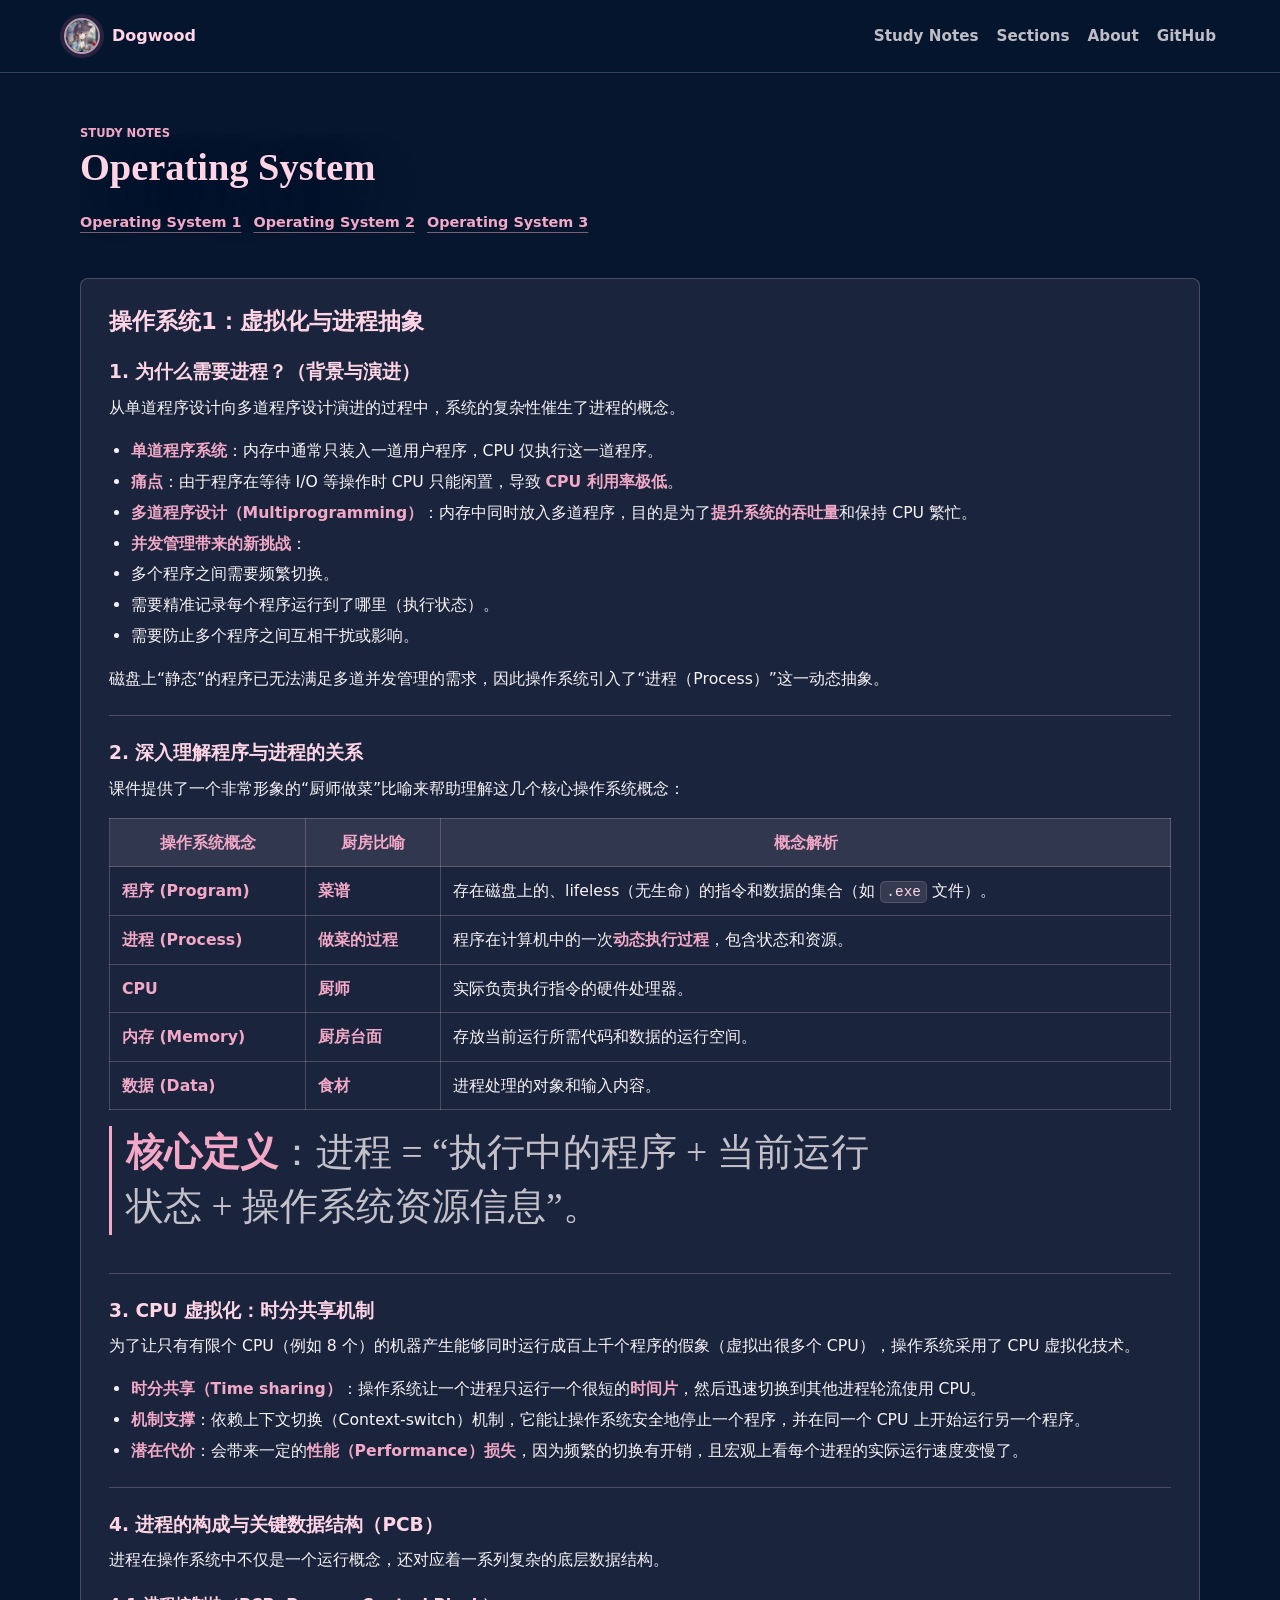
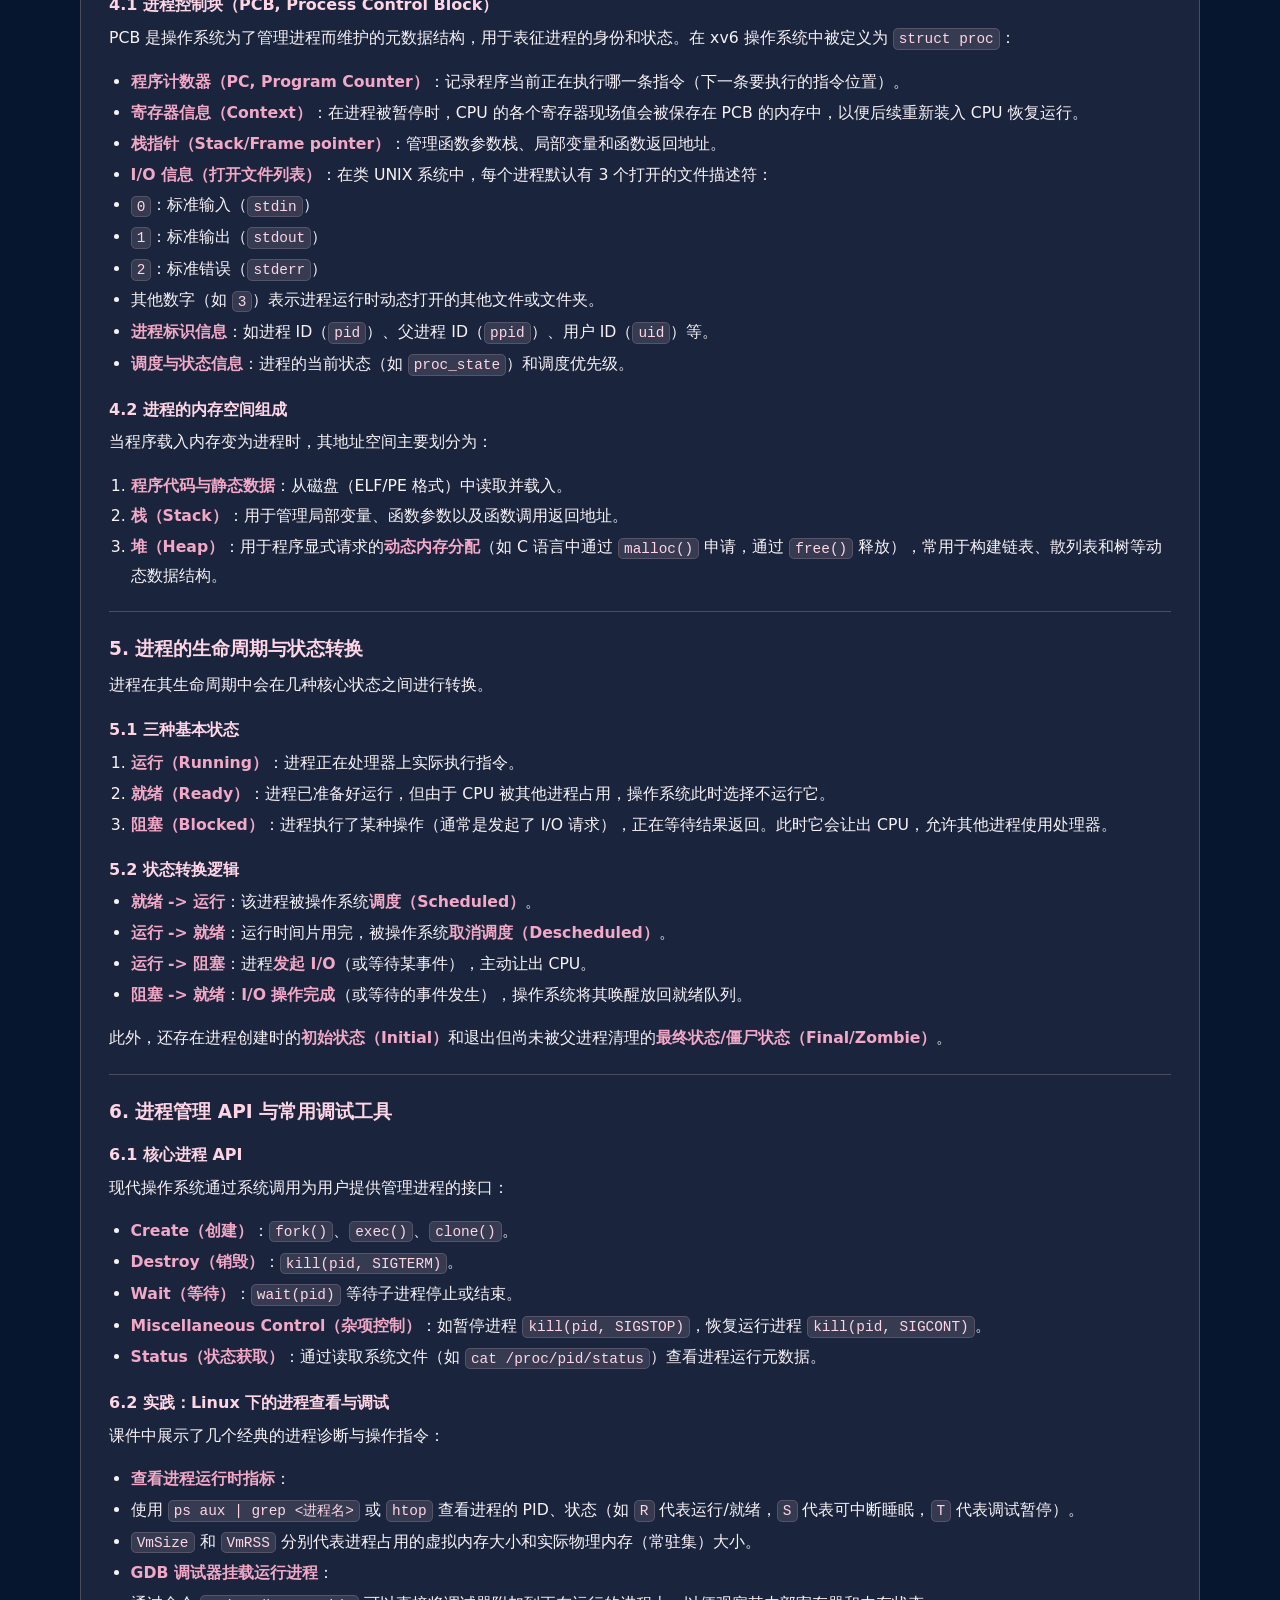
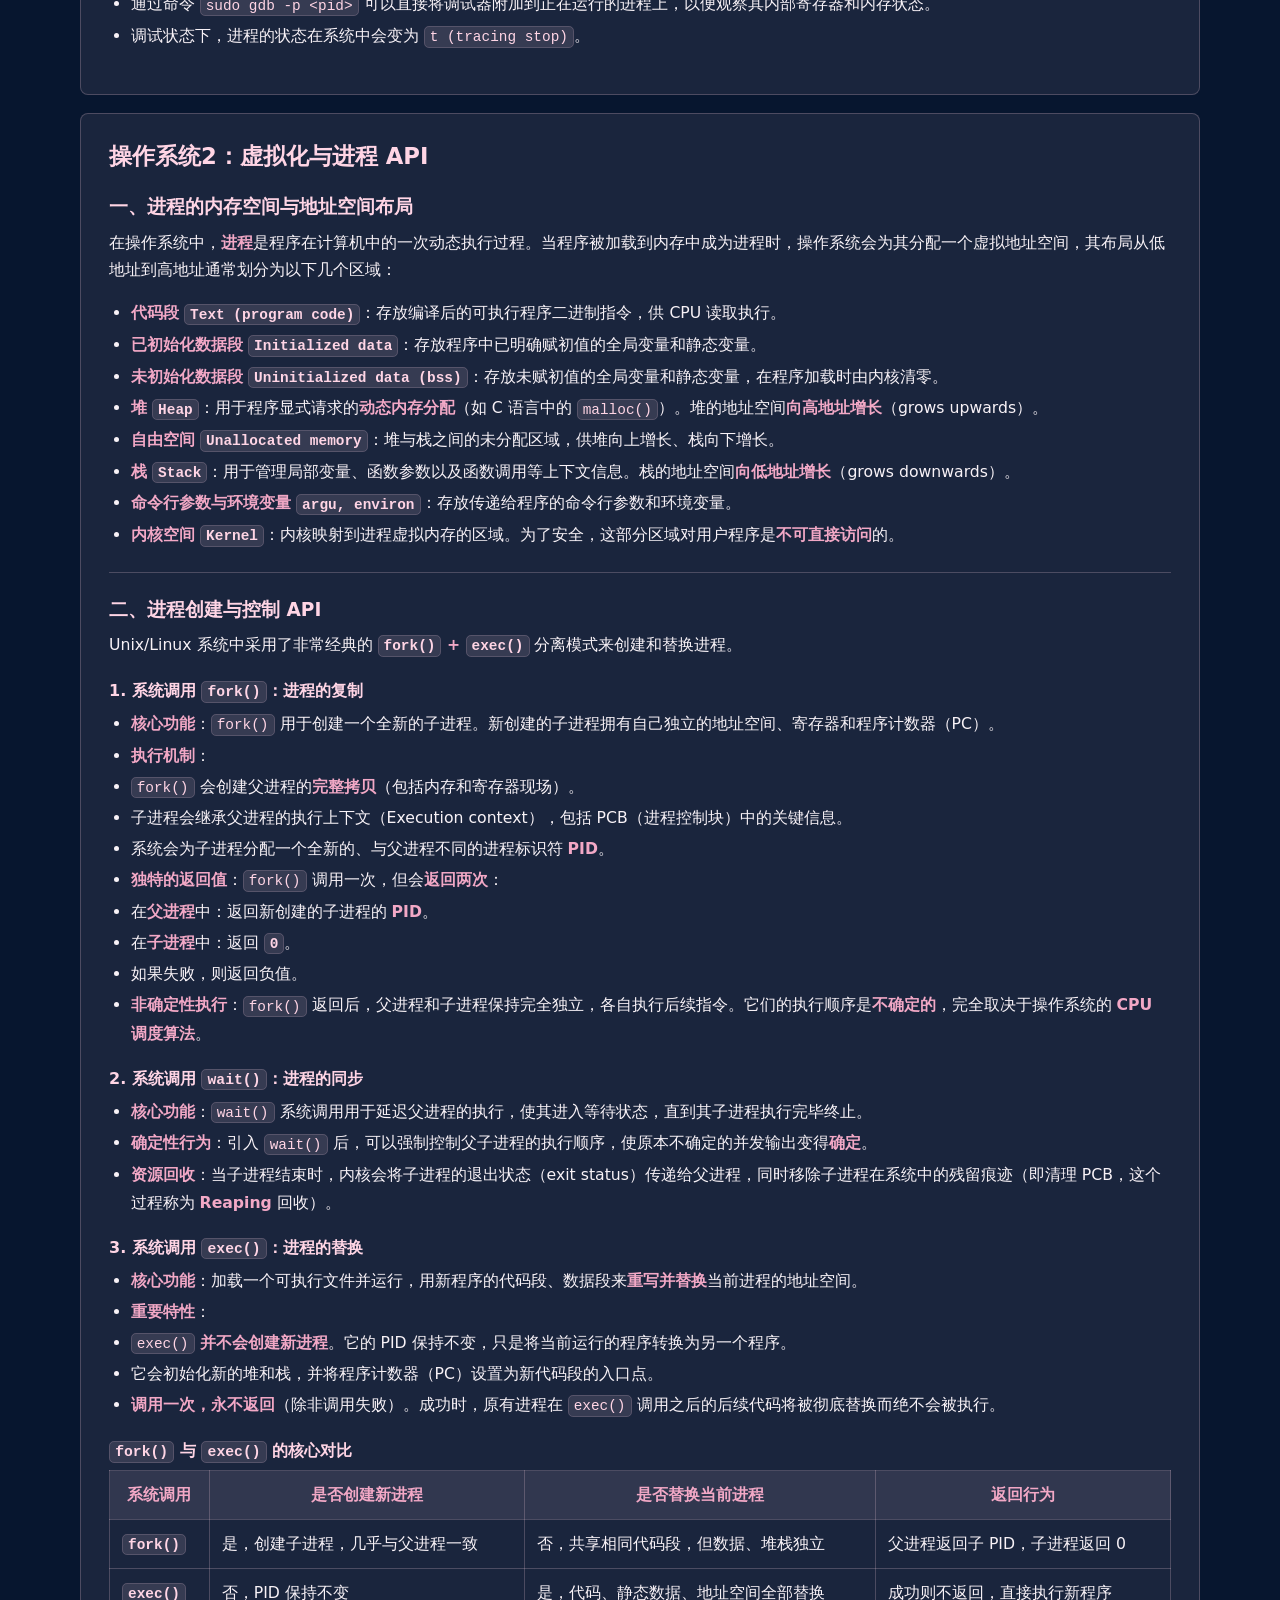
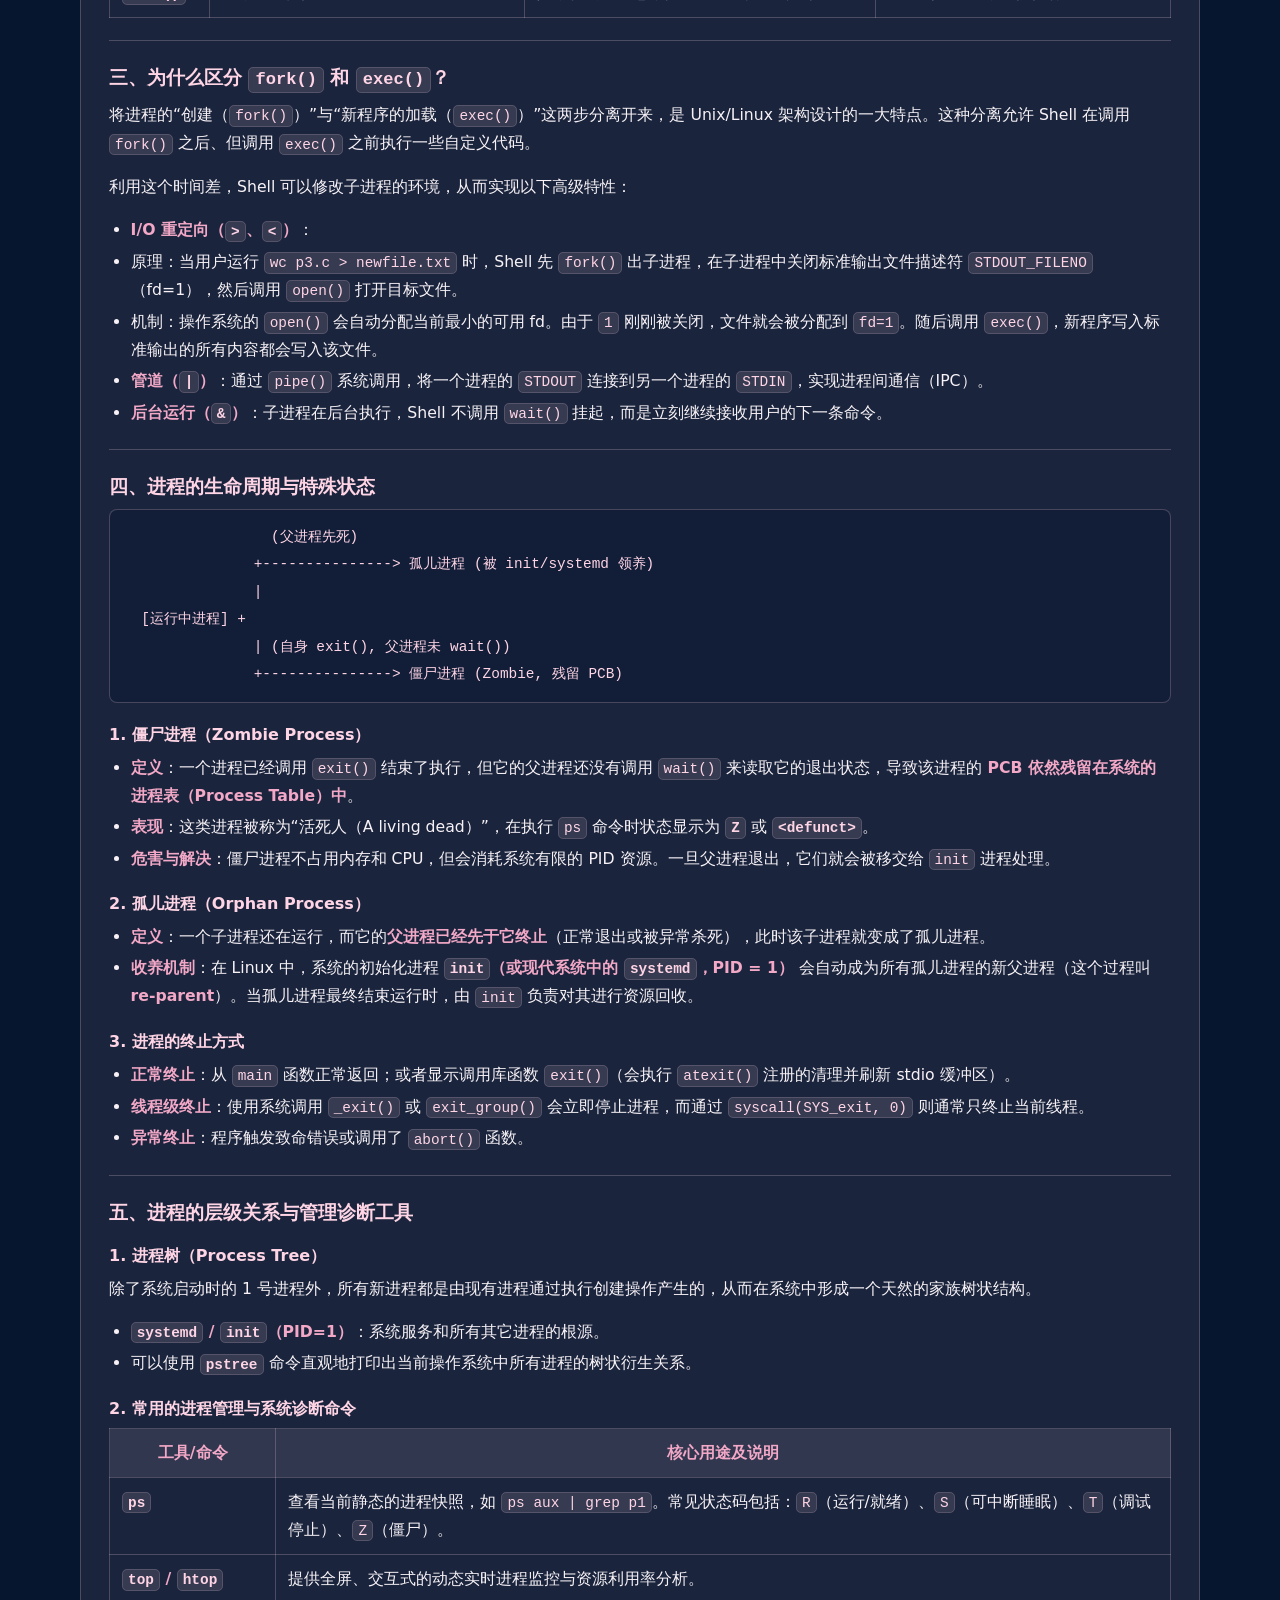
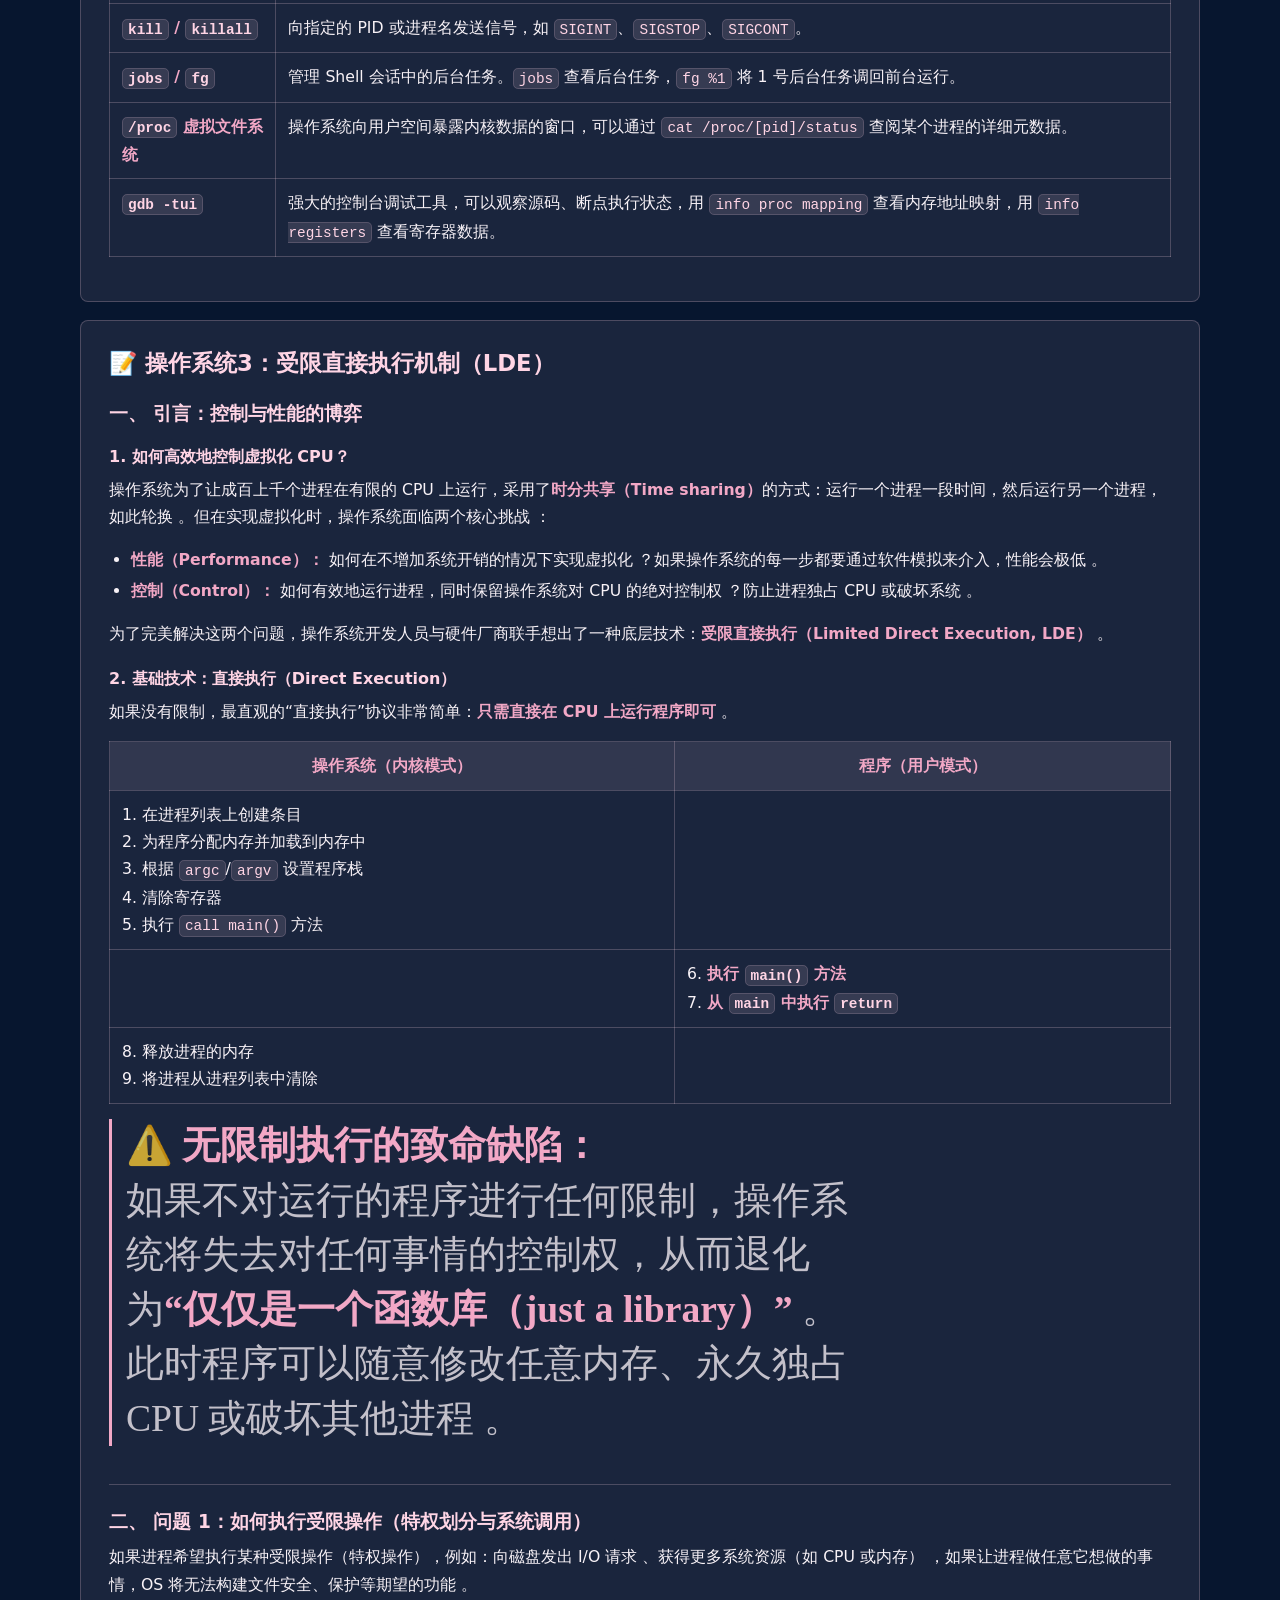
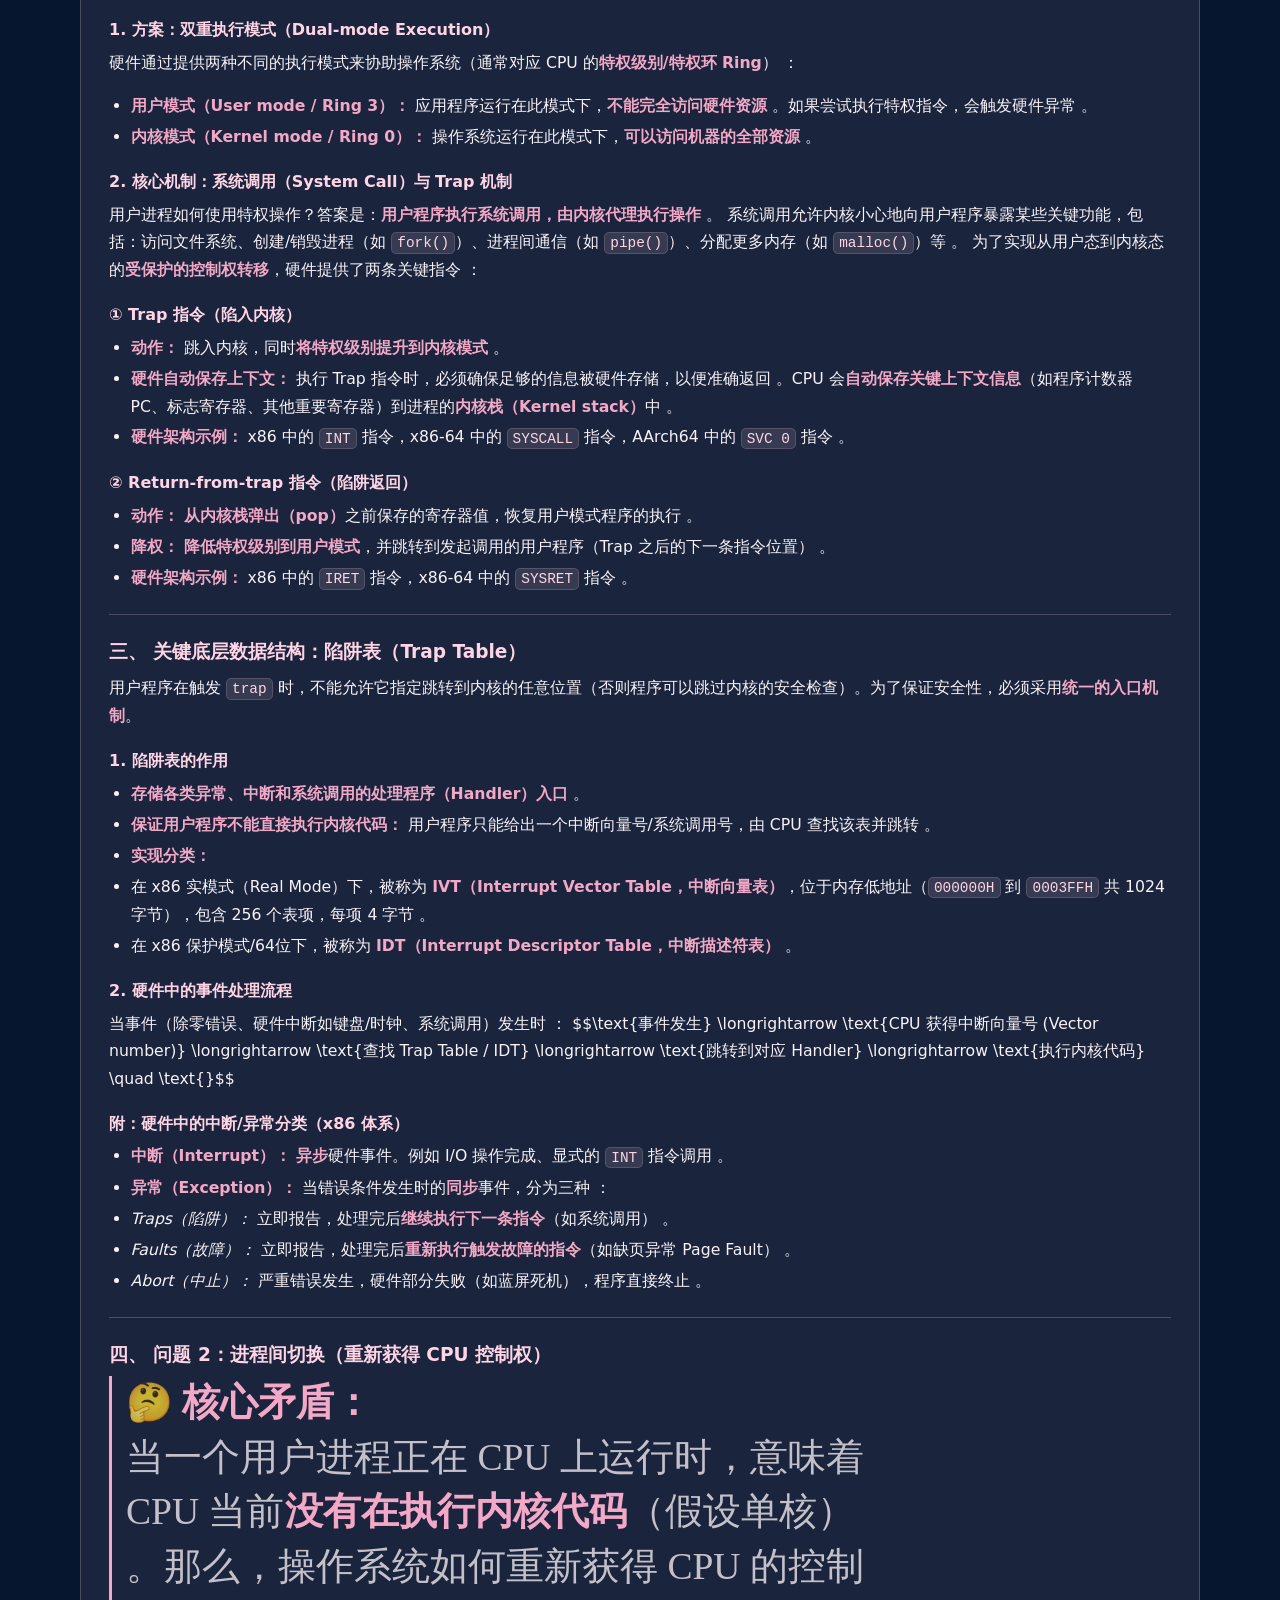
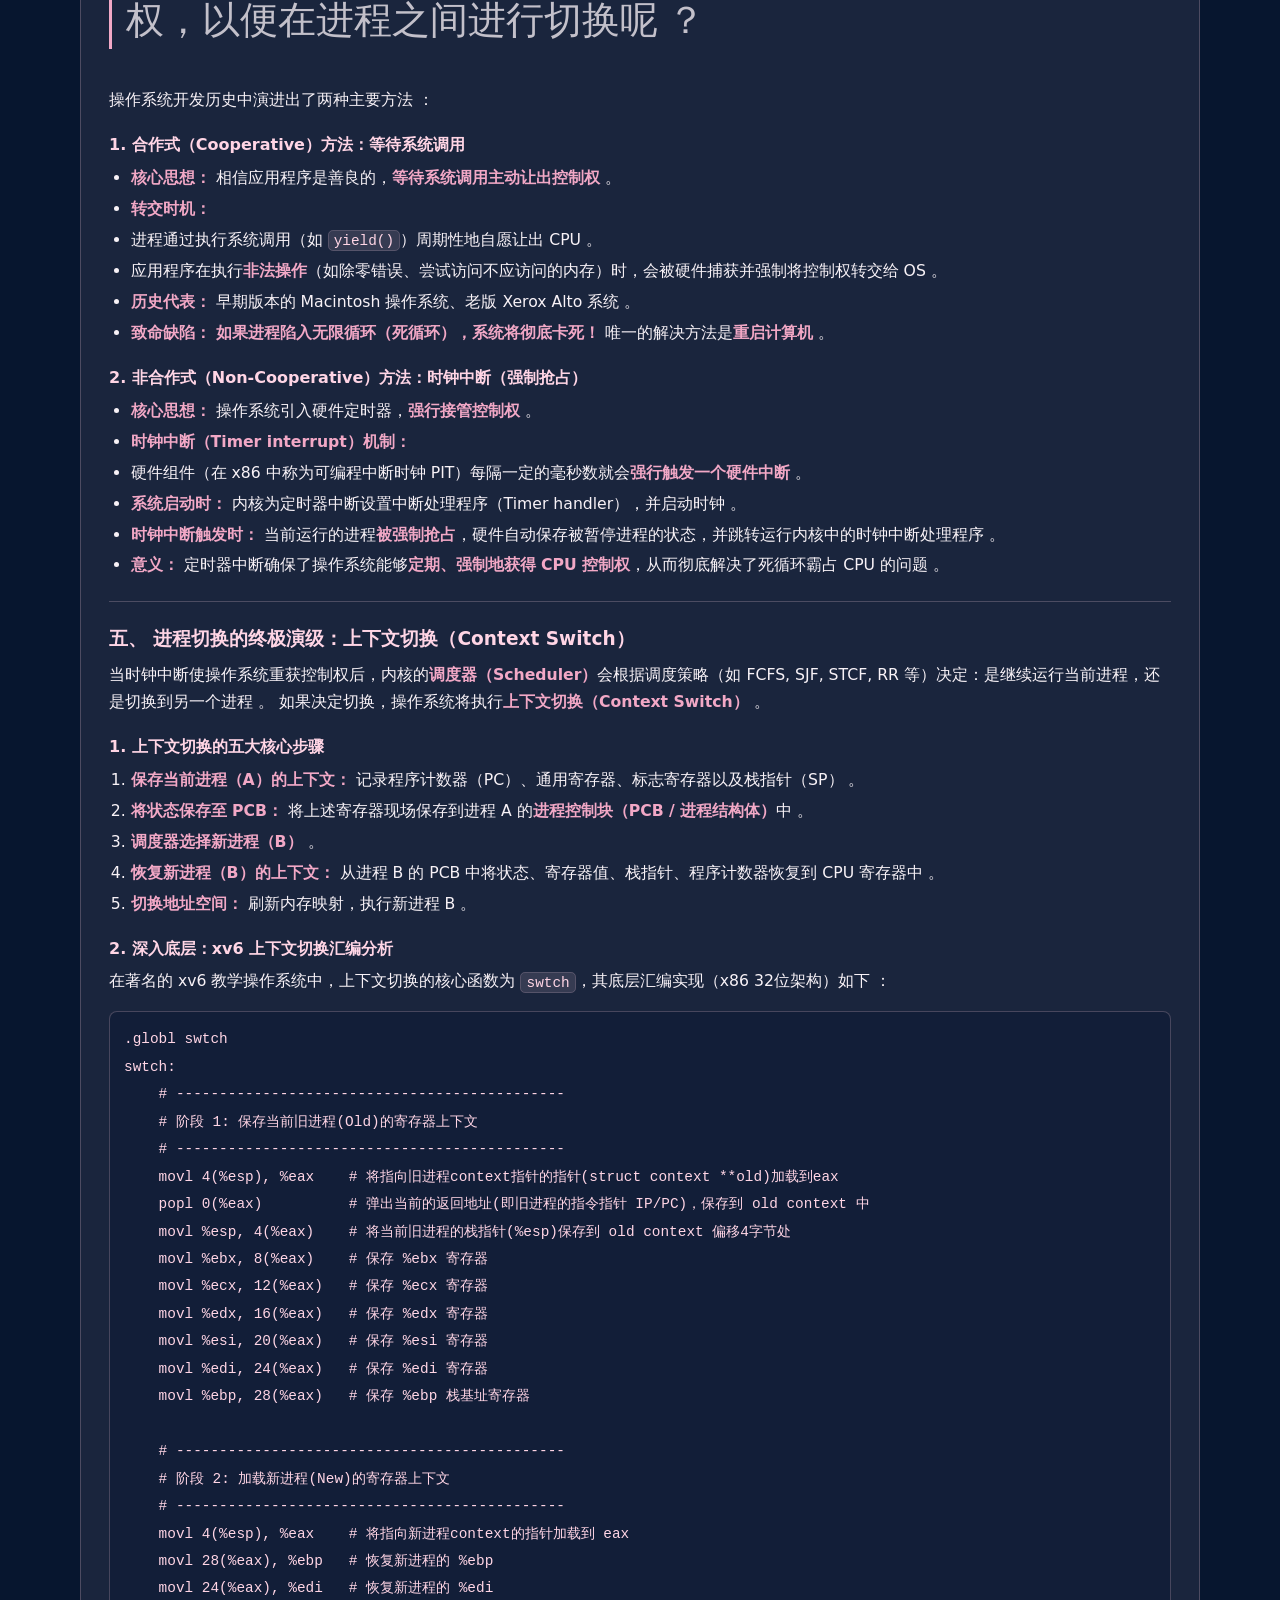
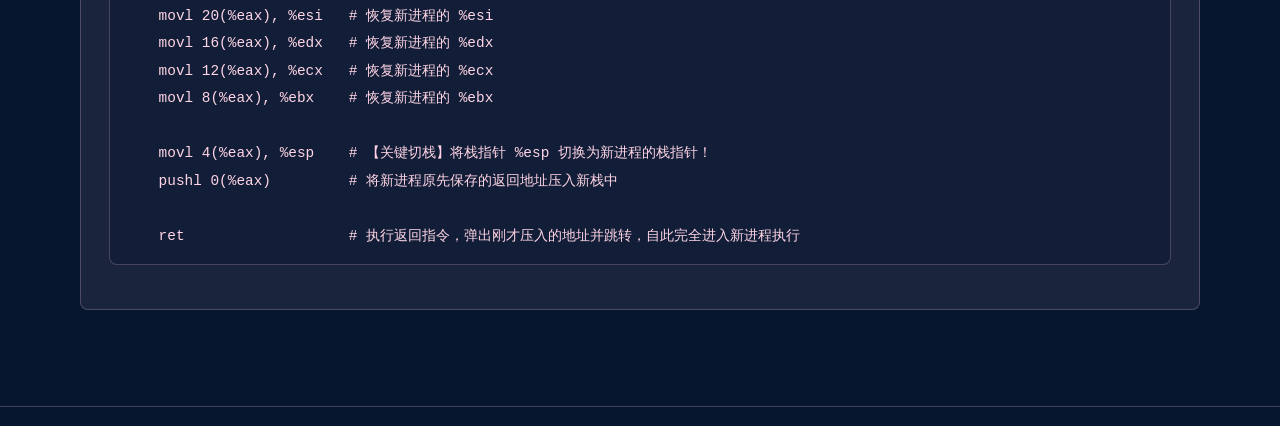
==== operating-system.html @ 643c0e20 "Support line breaks in markdown tables" ====
<!DOCTYPE html>
<html lang="en">
<head>
  <meta charset="UTF-8">
  <meta name="viewport" content="width=device-width, initial-scale=1.0">
  <title>Operating System - Dogwood</title>
  <meta name="description" content="Dogwood's operating system notes.">
  <link rel="stylesheet" href="styles.css">
</head>
<body>
  <header class="site-header">
    <a class="brand" href="index.html">
      <img class="brand-logo" src="images/logo.jpg" alt="Dogwood logo" width="36" height="36">
      <span>Dogwood</span>
    </a>
    <nav class="nav-links" aria-label="Primary navigation">
      <a href="study.html">Study Notes</a>
      <a href="index.html#sections">Sections</a>
      <a href="index.html#about">About</a>
      <a href="https://github.com/Wangmu921" target="_blank" rel="noreferrer">GitHub</a>
    </nav>
  </header>

  <main class="subpage">
    <section class="note-reader-page">
      <div class="diary-heading">
        <p class="eyebrow">Study Notes</p>
        <h1>Operating System</h1>
      </div>

      <nav class="note-jump-links" aria-label="Operating system note list">
        <a href="#os-note-1">Operating System 1</a>
        <a href="#os-note-2">Operating System 2</a>
        <a href="#os-note-3">Operating System 3</a>
      </nav>

      <article id="os-note-1" class="note-document">
        <div class="markdown-body" data-note-src="notes/操作系统/1.md">Loading note...</div>
      </article>

      <article id="os-note-2" class="note-document">
        <div class="markdown-body" data-note-src="notes/操作系统/2.md">Loading note...</div>
      </article>

      <article id="os-note-3" class="note-document">
        <div class="markdown-body" data-note-src="notes/操作系统/3.md">Loading note...</div>
      </article>
    </section>
  </main>

  <footer class="site-footer">
    <span>© 2026 Dogwood</span>
    <a href="study.html">Back to Study Notes</a>
  </footer>

  <script>
    const escapeHtml = (text) => text
      .replaceAll("&", "&amp;")
      .replaceAll("<", "&lt;")
      .replaceAll(">", "&gt;");

    const inlineMarkdown = (text) => escapeHtml(text)
      .replace(/&lt;br\s*\/?&gt;/gi, "<br>")
      .replace(/\\\|/g, "&#124;")
      .replace(/`([^`]+)`/g, "<code>$1</code>")
      .replace(/\*\*([^*]+)\*\*/g, "<strong>$1</strong>")
      .replace(/\*([^*]+)\*/g, "<em>$1</em>");

    const isTableDivider = (line) =>
      /^\s*\|?\s*:?-{3,}:?\s*(\|\s*:?-{3,}:?\s*)+\|?\s*$/.test(line);

    const isTableStart = (line, nextLine = "") =>
      line.trim().startsWith("|") && line.trim().endsWith("|") && isTableDivider(nextLine);

    const splitTableRow = (line) => line
      .trim()
      .replace(/^\|/, "")
      .replace(/\|$/, "")
      .split(/(?<!\\)\|/)
      .map((cell) => cell.trim());

    const isBlockStart = (line, nextLine = "") =>
      /^#{1,6}\s+/.test(line) ||
      /^---+$/.test(line.trim()) ||
      /^>\s?/.test(line) ||
      /^\s*[-*+]\s+/.test(line) ||
      /^\s*\d+\.\s+/.test(line) ||
      line.startsWith("```") ||
      isTableStart(line, nextLine);

    const isContinuation = (line) =>
      line.trim() &&
      !isBlockStart(line) &&
      !line.trim().startsWith("|");

    function renderMarkdown(markdown) {
      const lines = markdown.replace(/\r\n/g, "\n").split("\n");
      const html = [];
      let i = 0;

      while (i < lines.length) {
        const line = lines[i];
        const trimmed = line.trim();
        const nextLine = lines[i + 1] || "";

        if (!trimmed) {
          i++;
          continue;
        }

        if (trimmed.startsWith("```")) {
          const code = [];
          i++;
          while (i < lines.length && !lines[i].trim().startsWith("```")) {
            code.push(lines[i]);
            i++;
          }
          i++;
          html.push(`<pre><code>${escapeHtml(code.join("\n"))}</code></pre>`);
          continue;
        }

        const heading = trimmed.match(/^(#{1,6})\s+(.+)$/);
        if (heading) {
          const level = Math.min(heading[1].length + 1, 6);
          html.push(`<h${level}>${inlineMarkdown(heading[2])}</h${level}>`);
          i++;
          continue;
        }

        if (/^---+$/.test(trimmed)) {
          html.push("<hr>");
          i++;
          continue;
        }

        if (isTableStart(line, nextLine)) {
          const headers = splitTableRow(line);
          i += 2;
          const rows = [];
          while (i < lines.length && lines[i].trim().startsWith("|") && lines[i].trim().endsWith("|")) {
            rows.push(splitTableRow(lines[i]));
            i++;
          }
          html.push("<div class=\"table-wrap\"><table><thead><tr>" +
            headers.map((cell) => `<th>${inlineMarkdown(cell)}</th>`).join("") +
            "</tr></thead><tbody>" +
            rows.map((row) => "<tr>" + row.map((cell) => `<td>${inlineMarkdown(cell)}</td>`).join("") + "</tr>").join("") +
            "</tbody></table></div>");
          continue;
        }

        if (/^>\s?/.test(line)) {
          const quotes = [];
          while (i < lines.length && /^>\s?/.test(lines[i])) {
            const quoteLine = lines[i].replace(/^>\s?/, "").trim();
            if (quoteLine) quotes.push(quoteLine);
            i++;
          }
          html.push(`<blockquote>${quotes.map(inlineMarkdown).join("<br>")}</blockquote>`);
          continue;
        }

        if (/^\s*[-*+]\s+/.test(line)) {
          const items = [];
          while (i < lines.length && /^\s*[-*+]\s+/.test(lines[i])) {
            let item = lines[i].replace(/^\s*[-*+]\s+/, "").trim();
            i++;
            while (i < lines.length && isContinuation(lines[i])) {
              item += " " + lines[i].trim();
              i++;
            }
            if (item) items.push(`<li>${inlineMarkdown(item)}</li>`);
          }
          if (items.length) html.push(`<ul>${items.join("")}</ul>`);
          continue;
        }

        if (/^\s*\d+\.\s+/.test(line)) {
          const items = [];
          while (i < lines.length && /^\s*\d+\.\s+/.test(lines[i])) {
            let item = lines[i].replace(/^\s*\d+\.\s+/, "").trim();
            i++;
            while (i < lines.length && isContinuation(lines[i])) {
              item += " " + lines[i].trim();
              i++;
            }
            items.push(`<li>${inlineMarkdown(item)}</li>`);
          }
          html.push(`<ol>${items.join("")}</ol>`);
          continue;
        }

        const paragraph = [trimmed];
        i++;
        while (i < lines.length && lines[i].trim() && !isBlockStart(lines[i], lines[i + 1] || "")) {
          paragraph.push(lines[i].trim());
          i++;
        }
        html.push(`<p>${inlineMarkdown(paragraph.join(" "))}</p>`);
      }

      return html.join("\n");
    }

    document.querySelectorAll("[data-note-src]").forEach(async (block) => {
      const source = block.getAttribute("data-note-src");
      try {
        const response = await fetch(encodeURI(source));
        if (!response.ok) throw new Error("HTTP " + response.status);
        block.innerHTML = renderMarkdown(await response.text());
      } catch (error) {
        block.textContent = "Unable to load this note. Please check: " + source;
      }
    });
  </script>
</body>
</html>
---- styles.css ----
:root {
  --navy: #07162f;
  --navy-soft: #10244a;
  --pink: #f2a8c6;
  --pink-bright: #ff6fa8;
  --rose: #ffd5e5;
  --ink: #f8f2f7;
  --muted: rgba(248, 242, 247, 0.76);
  --line: rgba(255, 213, 229, 0.22);
  --shadow: 0 22px 70px rgba(7, 22, 47, 0.36);
}

* {
  box-sizing: border-box;
}

html {
  scroll-behavior: smooth;
}

body {
  margin: 0;
  background: var(--navy);
  color: var(--ink);
  font-family: system-ui, -apple-system, BlinkMacSystemFont, "Segoe UI", sans-serif;
  line-height: 1.6;
}

a {
  color: inherit;
  text-decoration: none;
}

.site-header {
  position: fixed;
  top: 0;
  left: 0;
  z-index: 20;
  display: flex;
  align-items: center;
  justify-content: space-between;
  width: 100%;
  gap: 24px;
  padding: 18px clamp(20px, 5vw, 72px);
  background: rgba(7, 22, 47, 0.78);
  border-bottom: 1px solid var(--line);
  backdrop-filter: blur(18px);
}

.brand {
  display: inline-flex;
  align-items: center;
  gap: 12px;
  color: var(--rose);
  font-weight: 800;
}

.brand-logo {
  display: block;
  flex: 0 0 36px;
  width: 36px;
  max-width: 36px;
  height: 36px;
  max-height: 36px;
  object-fit: cover;
  border: 2px solid rgba(255, 213, 229, 0.72);
  border-radius: 50%;
  box-shadow: 0 0 0 4px rgba(255, 111, 168, 0.14);
}

.nav-links {
  display: flex;
  flex-wrap: wrap;
  justify-content: flex-end;
  gap: 18px;
  color: var(--muted);
  font-size: 0.95rem;
  font-weight: 700;
}

.nav-links a:hover {
  color: var(--pink);
}

main {
  overflow: hidden;
}

.hero {
  position: relative;
  display: flex;
  min-height: 100vh;
  align-items: center;
  padding: 120px clamp(20px, 7vw, 96px) 84px;
  background:
    linear-gradient(90deg, rgba(7, 22, 47, 0.88), rgba(7, 22, 47, 0.48) 52%, rgba(242, 168, 198, 0.16)),
    url("images/background.png") center / cover no-repeat;
}

.hero::after {
  position: absolute;
  right: 0;
  bottom: 0;
  left: 0;
  height: 34%;
  content: "";
  background: linear-gradient(180deg, rgba(7, 22, 47, 0), var(--navy));
  pointer-events: none;
}

.hero-copy {
  position: relative;
  z-index: 1;
  width: min(820px, 100%);
}

.eyebrow {
  margin: 0 0 12px;
  color: var(--pink);
  font-size: 0.78rem;
  font-weight: 800;
  letter-spacing: 0;
  text-transform: uppercase;
}

h1,
h2,
h3,
p,
blockquote {
  overflow-wrap: anywhere;
}

h1 {
  margin: 0;
  color: var(--rose);
  font-family: Georgia, "Times New Roman", serif;
  font-size: clamp(4.2rem, 13vw, 10rem);
  line-height: 0.92;
  letter-spacing: 0;
  text-shadow: 0 14px 40px rgba(7, 22, 47, 0.5);
}

h2 {
  max-width: 820px;
  margin: 0;
  color: var(--rose);
  font-family: Georgia, "Times New Roman", serif;
  font-size: clamp(2rem, 4vw, 3.8rem);
  line-height: 1.08;
  letter-spacing: 0;
}

h3 {
  margin: 0;
  color: var(--ink);
  font-family: Georgia, "Times New Roman", serif;
  font-size: clamp(1.65rem, 3vw, 2.35rem);
  line-height: 1.12;
}

blockquote {
  max-width: 760px;
  margin: 30px 0 0;
  color: var(--ink);
  font-family: Georgia, "Times New Roman", serif;
  font-size: clamp(1.35rem, 3vw, 2.35rem);
  line-height: 1.45;
}

cite {
  display: block;
  margin-top: 14px;
  color: var(--pink);
  font-family: system-ui, -apple-system, BlinkMacSystemFont, "Segoe UI", sans-serif;
  font-size: 0.96rem;
  font-style: normal;
  font-weight: 700;
}

.hero-actions {
  display: flex;
  flex-wrap: wrap;
  gap: 12px;
  margin-top: 34px;
}

.button {
  display: inline-flex;
  align-items: center;
  justify-content: center;
  min-height: 46px;
  padding: 11px 20px;
  border: 1px solid rgba(255, 213, 229, 0.72);
  border-radius: 8px;
  font-weight: 800;
}

.button.primary {
  color: var(--navy);
  background: var(--pink);
  border-color: var(--pink);
}

.button.secondary {
  color: var(--rose);
  background: rgba(7, 22, 47, 0.34);
}

.button:hover,
.section-card-link:hover {
  transform: translateY(-2px);
}

.section {
  width: min(1120px, calc(100% - 40px));
  margin: 0 auto;
  padding: 84px 0;
  border-top: 1px solid var(--line);
}

.section-heading {
  margin-bottom: 30px;
}

.section-grid {
  display: grid;
  grid-template-columns: repeat(4, minmax(0, 1fr));
  gap: 16px;
}

.section-card {
  position: relative;
  display: block;
  min-height: 230px;
  overflow: hidden;
  padding: 24px;
  background:
    linear-gradient(145deg, rgba(255, 213, 229, 0.95), rgba(242, 168, 198, 0.82)),
    var(--pink);
  border: 1px solid rgba(255, 213, 229, 0.62);
  border-radius: 8px;
  box-shadow: var(--shadow);
  transition: transform 160ms ease, border-color 160ms ease;
}

.section-card::after {
  position: absolute;
  right: -52px;
  bottom: -72px;
  width: 160px;
  height: 160px;
  content: "";
  background: rgba(7, 22, 47, 0.18);
  border-radius: 50%;
}

.section-card-link {
  cursor: pointer;
}

.section-card-link:hover {
  border-color: rgba(255, 255, 255, 0.9);
}

.card-number {
  display: inline-flex;
  margin-bottom: 72px;
  color: rgba(7, 22, 47, 0.62);
  font-size: 0.84rem;
  font-weight: 800;
}

.card-action {
  position: absolute;
  right: 24px;
  bottom: 22px;
  z-index: 1;
  color: rgba(7, 22, 47, 0.74);
  font-size: 0.78rem;
  font-weight: 800;
  text-transform: uppercase;
}

.about {
  display: grid;
  grid-template-columns: 0.58fr 1fr;
  gap: 32px;
  align-items: end;
}

.about-lines {
  display: grid;
  gap: 8px;
}

.about .about-lines .about-line {
  margin: 0;
  color: var(--pink) !important;
  font-family: system-ui, -apple-system, BlinkMacSystemFont, "Segoe UI", sans-serif;
  font-size: 1rem;
  font-weight: 600;
  line-height: 1.45;
}

.site-footer {
  display: flex;
  justify-content: space-between;
  gap: 18px;
  padding: 28px clamp(20px, 5vw, 72px);
  color: var(--muted);
  border-top: 1px solid var(--line);
}

.site-footer a:hover {
  color: var(--pink);
}

.subpage {
  width: min(1120px, calc(100% - 40px));
  margin: 0 auto;
  padding-top: 96px;
}

.diary-page {
  display: block;
  min-height: calc(100vh - 120px);
  padding: 28px 0 96px;
}

.diary-heading,
.page-heading {
  text-align: left;
}

.diary-heading .eyebrow,
.page-heading .eyebrow {
  margin-bottom: 6px;
  font-size: 0.72rem;
}

.diary-heading h1,
.page-heading h1 {
  max-width: none;
  font-size: clamp(1.75rem, 3vw, 2.5rem);
  line-height: 1;
}

.diary-links {
  display: flex;
  flex-direction: column;
  align-items: flex-start;
  gap: 14px;
  padding-top: 24px;
}

.diary-links a {
  display: inline-flex;
  color: var(--muted);
  font-size: 0.96rem;
  font-weight: 700;
  text-decoration: underline;
  text-decoration-color: rgba(242, 168, 198, 0.5);
  text-underline-offset: 5px;
}

.diary-links a:hover {
  color: var(--pink);
}

.notes-page,
.note-reader-page {
  min-height: calc(100vh - 120px);
  padding: 28px 0 96px;
}

.notes-grid {
  padding-top: 30px;
}

.note-jump-links {
  display: flex;
  flex-wrap: wrap;
  gap: 12px;
  padding: 24px 0 26px;
}

.note-jump-links a {
  color: var(--pink);
  font-size: 0.9rem;
  font-weight: 800;
  text-decoration: underline;
  text-decoration-color: rgba(242, 168, 198, 0.5);
  text-underline-offset: 5px;
}

.note-document {
  margin-top: 18px;
  padding: clamp(18px, 3vw, 28px);
  background: rgba(255, 213, 229, 0.08);
  border: 1px solid var(--line);
  border-radius: 8px;
}

.markdown-body {
  color: var(--ink);
  font-family: "Microsoft YaHei", "PingFang SC", "Noto Sans CJK SC", system-ui, sans-serif;
  font-size: 0.98rem;
  line-height: 1.75;
}

.markdown-body h2,
.markdown-body h3,
.markdown-body h4,
.markdown-body h5,
.markdown-body h6 {
  margin: 1.35em 0 0.55em;
  color: var(--rose);
  font-family: system-ui, -apple-system, BlinkMacSystemFont, "Segoe UI", sans-serif;
  line-height: 1.25;
  text-shadow: none;
}

.markdown-body h2:first-child,
.markdown-body h3:first-child {
  margin-top: 0;
}

.markdown-body h2 {
  font-size: clamp(1.18rem, 1.8vw, 1.42rem);
}

.markdown-body h3 {
  font-size: clamp(1.02rem, 1.45vw, 1.18rem);
}

.markdown-body h4,
.markdown-body h5,
.markdown-body h6 {
  font-size: 1rem;
}

.markdown-body p,
.markdown-body ul,
.markdown-body ol,
.markdown-body blockquote,
.markdown-body pre,
.markdown-body .table-wrap {
  margin: 0 0 1em;
}

.markdown-body ul,
.markdown-body ol {
  padding-left: 1.35rem;
}

.markdown-body li {
  margin: 0.22em 0;
}

.markdown-body strong {
  color: var(--pink);
}

.markdown-body code {
  padding: 0.12em 0.35em;
  color: var(--rose);
  background: rgba(255, 213, 229, 0.12);
  border: 1px solid rgba(255, 213, 229, 0.16);
  border-radius: 5px;
  font-family: Consolas, "SFMono-Regular", monospace;
  font-size: 0.92em;
}

.markdown-body pre {
  padding: 14px;
  overflow-x: auto;
  background: rgba(7, 22, 47, 0.36);
  border: 1px solid var(--line);
  border-radius: 8px;
  white-space: pre-wrap;
}

.markdown-body pre code {
  padding: 0;
  background: transparent;
  border: 0;
}

.markdown-body blockquote {
  padding-left: 14px;
  color: var(--muted);
  border-left: 3px solid var(--pink);
}

.markdown-body hr {
  height: 1px;
  margin: 1.4rem 0;
  background: var(--line);
  border: 0;
}

.table-wrap {
  max-width: 100%;
  overflow-x: auto;
}

.markdown-body table {
  width: 100%;
  min-width: 620px;
  border-collapse: collapse;
}

.markdown-body th,
.markdown-body td {
  padding: 10px 12px;
  border: 1px solid var(--line);
  vertical-align: top;
}

.markdown-body th {
  color: var(--pink);
  background: rgba(255, 213, 229, 0.1);
}

@media (max-width: 920px) {
  .section-grid {
    grid-template-columns: repeat(2, minmax(0, 1fr));
  }
}

@media (max-width: 680px) {
  .site-header,
  .site-footer {
    align-items: flex-start;
    flex-direction: column;
  }

  .nav-links {
    justify-content: flex-start;
  }

  .hero {
    min-height: 92vh;
    padding-top: 150px;
  }

  .section-grid,
  .about {
    grid-template-columns: 1fr;
  }

  .section-card {
    min-height: 160px;
  }

  .card-number {
    margin-bottom: 42px;
  }

}
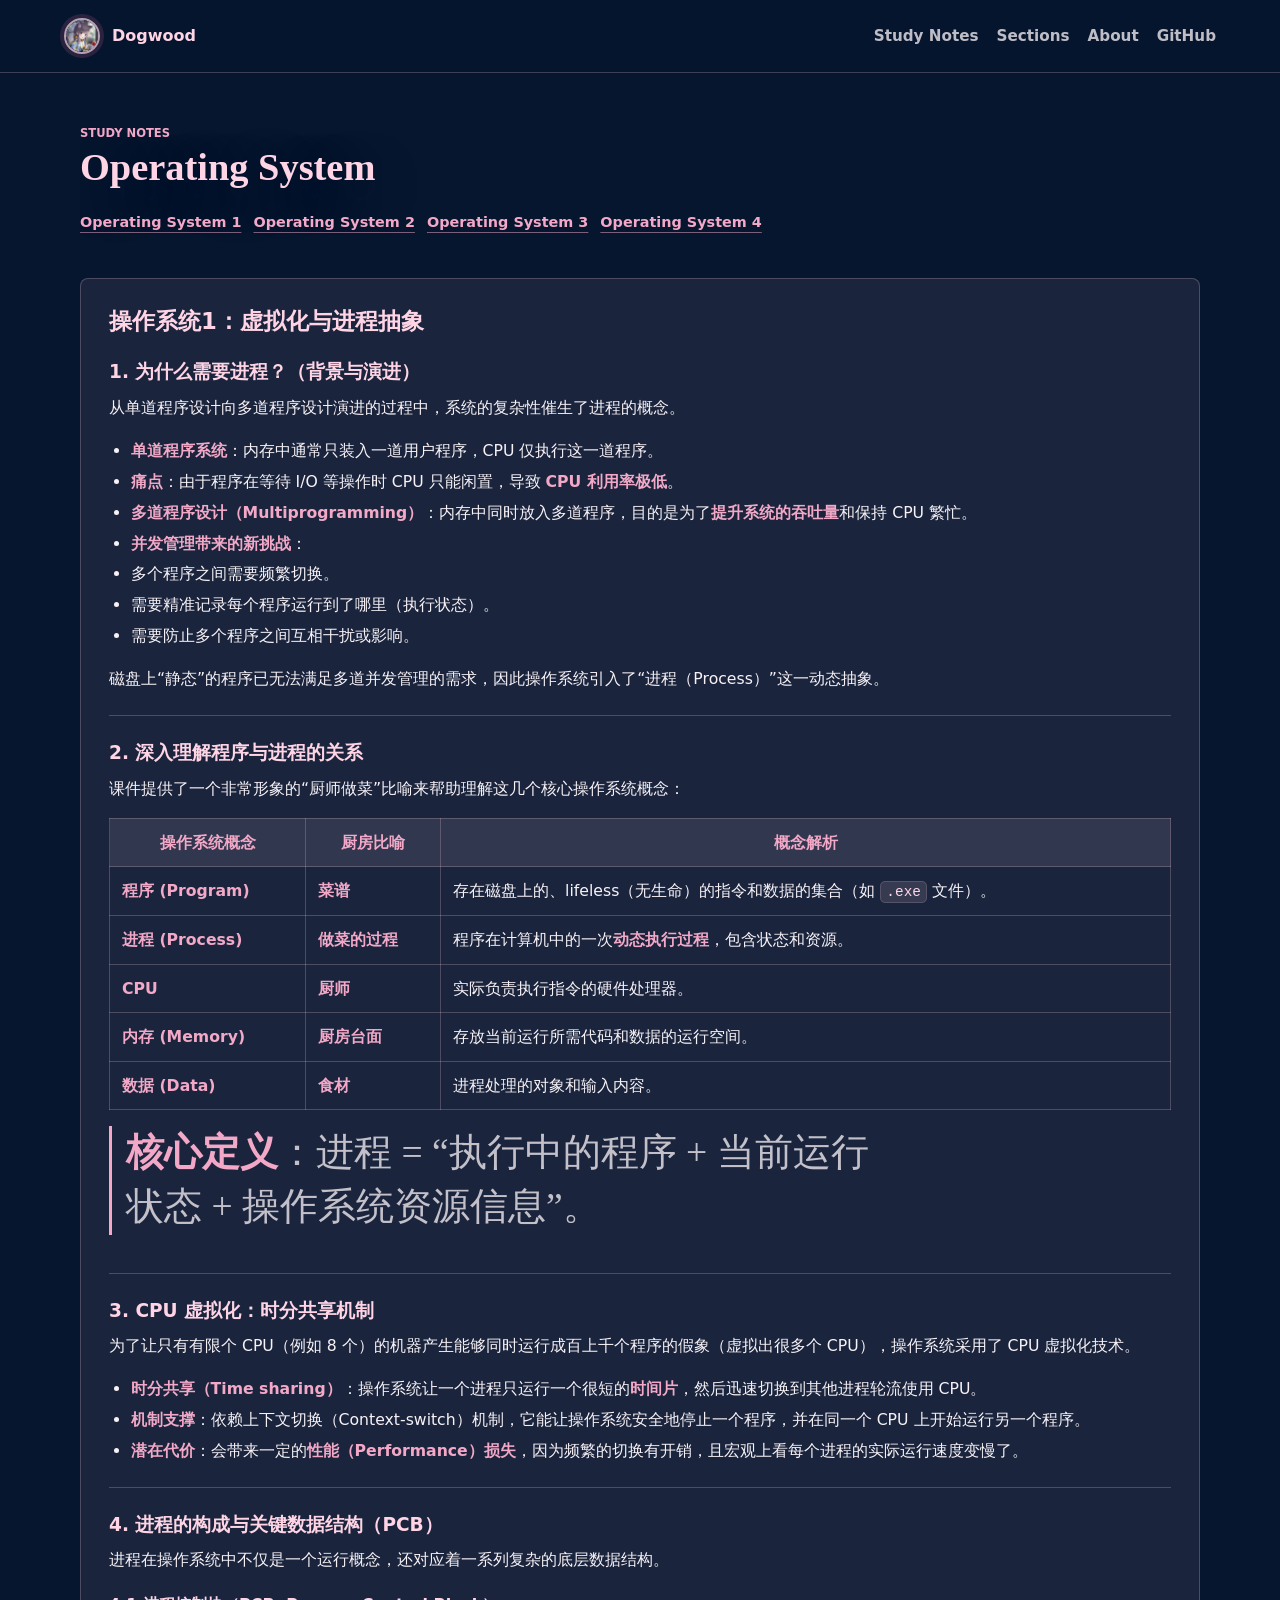
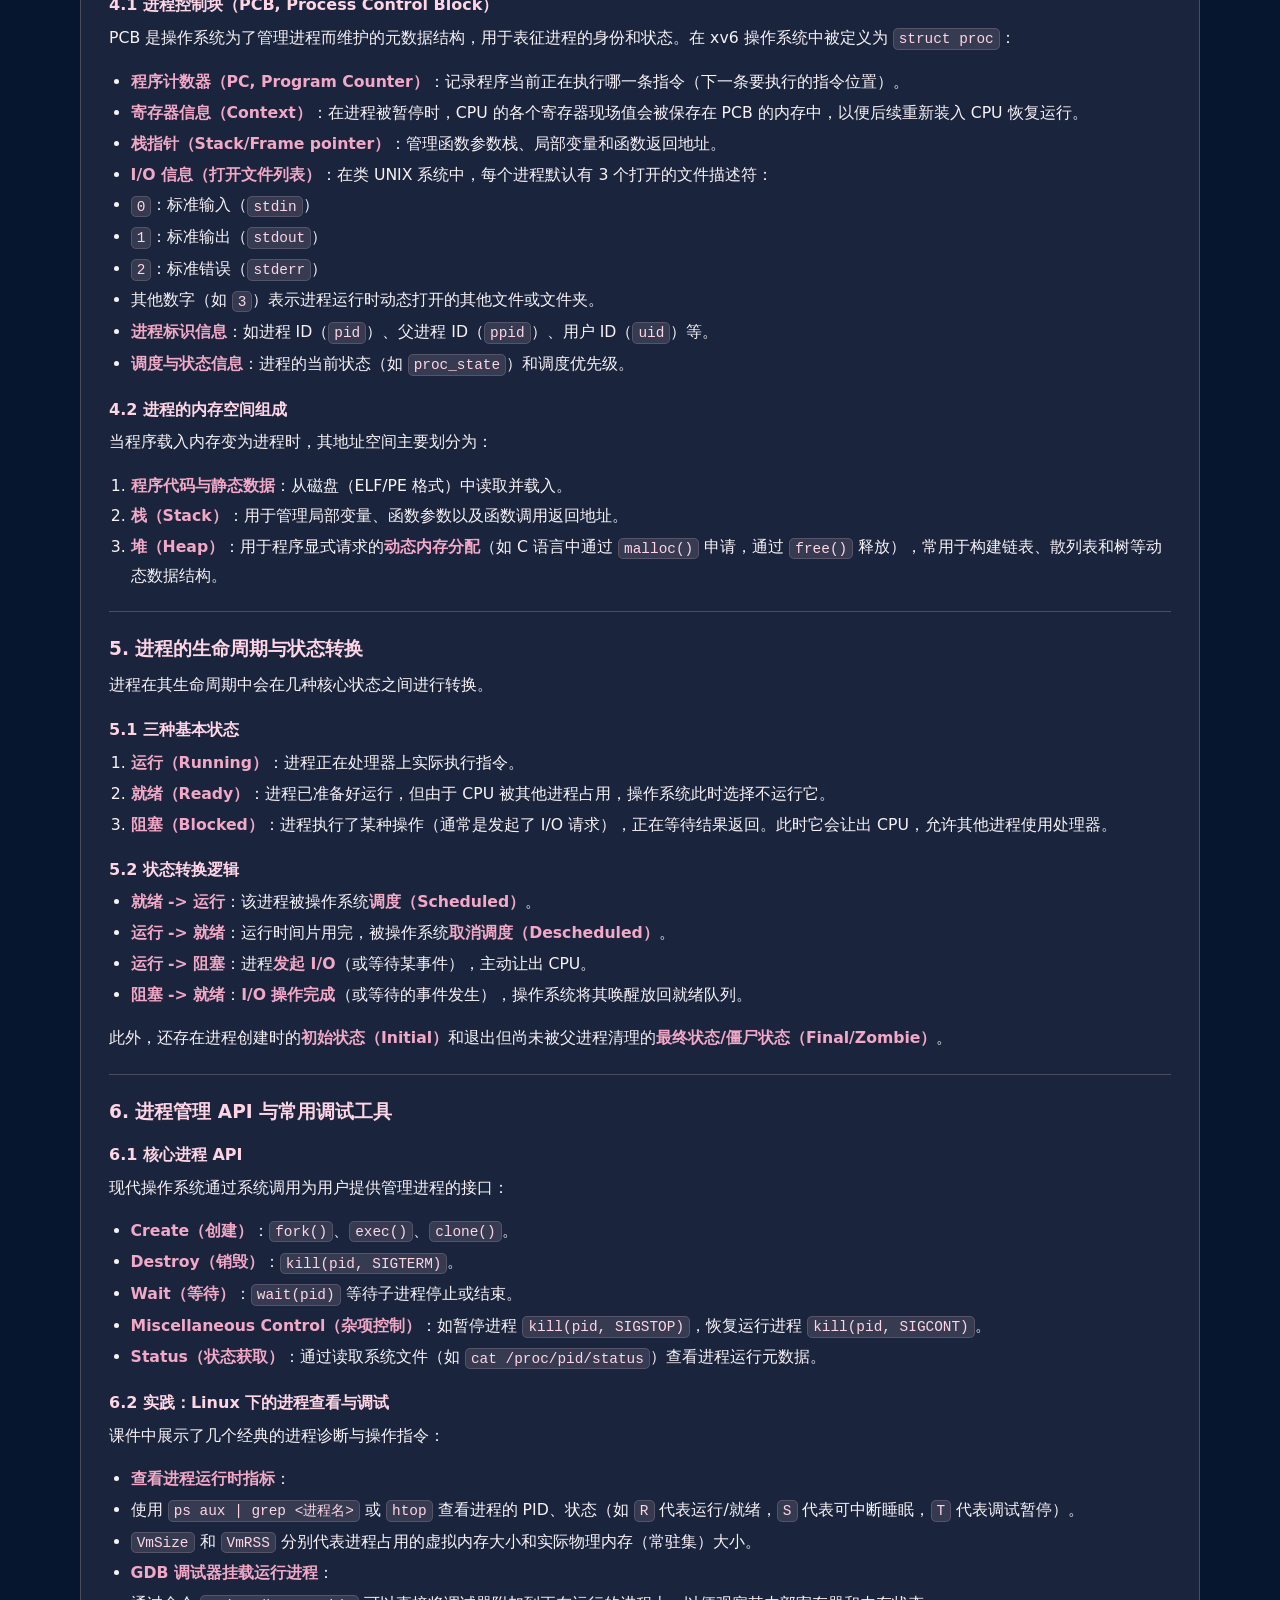
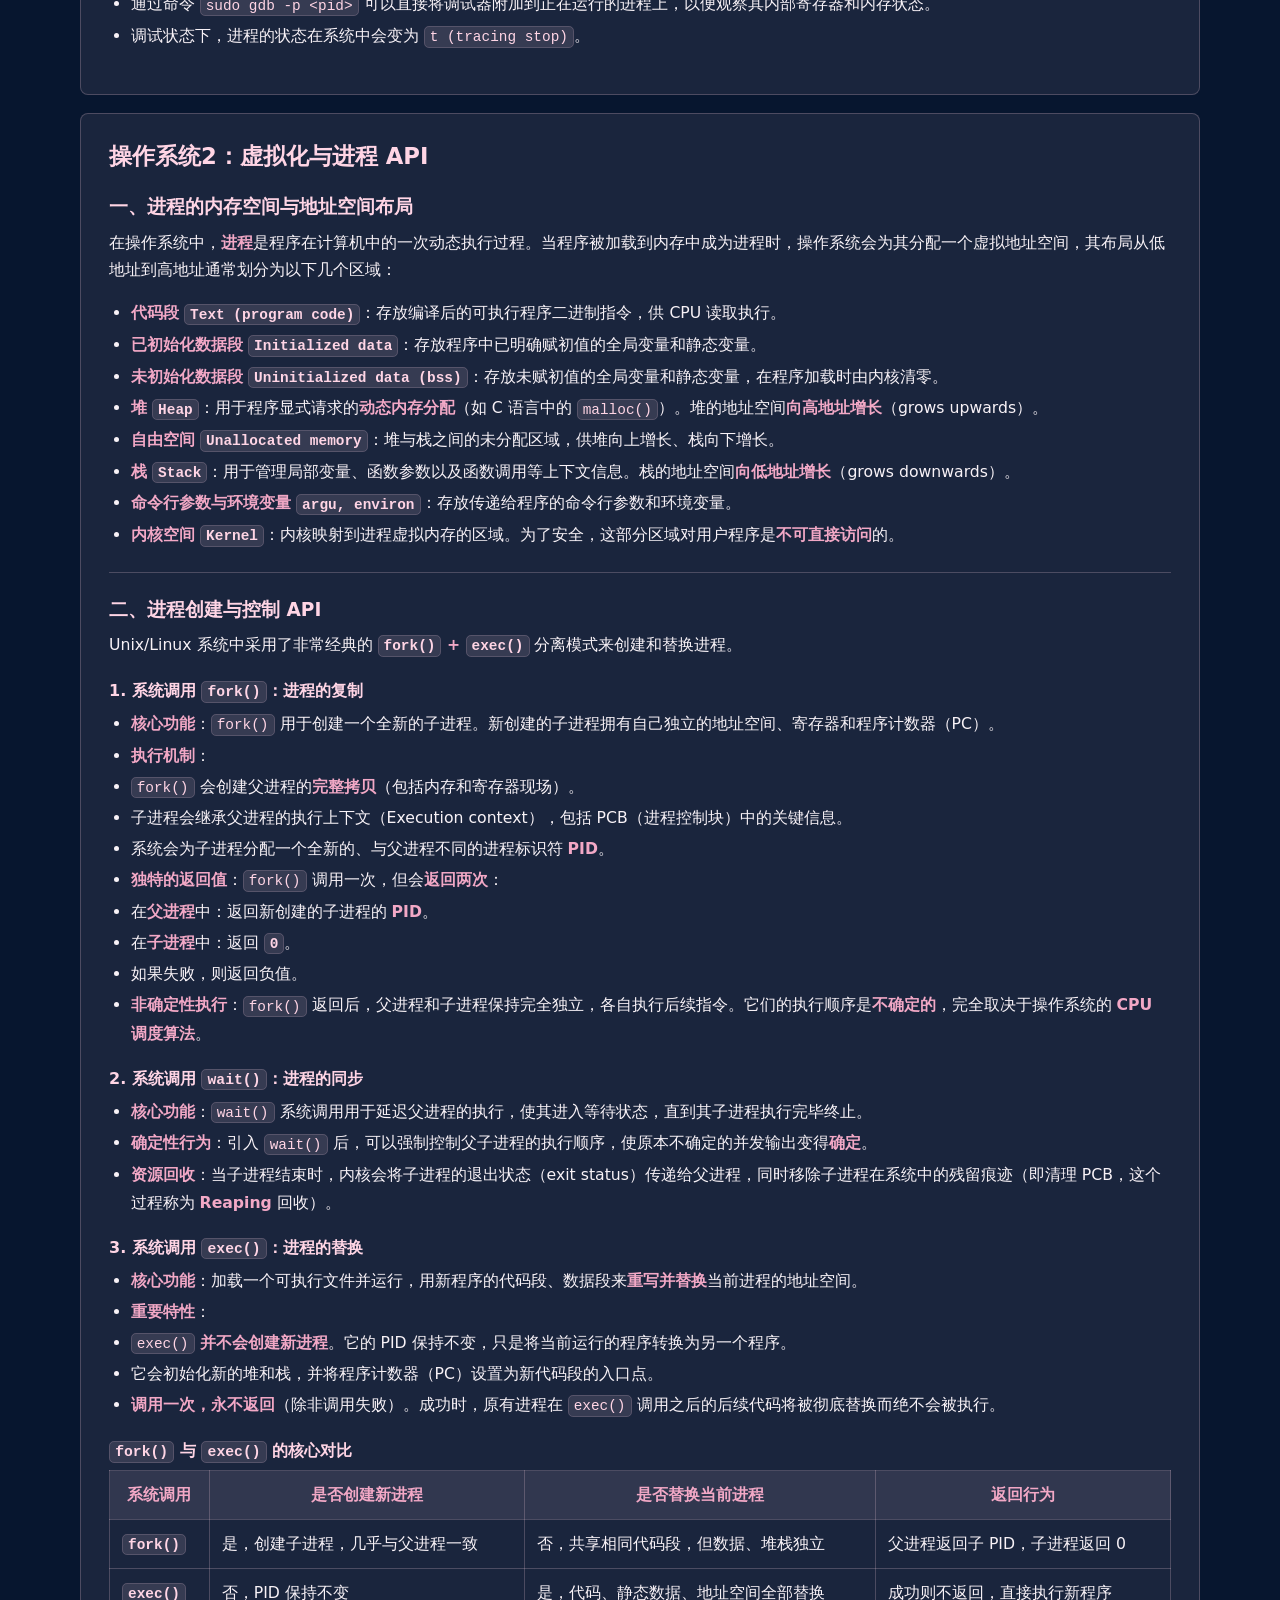
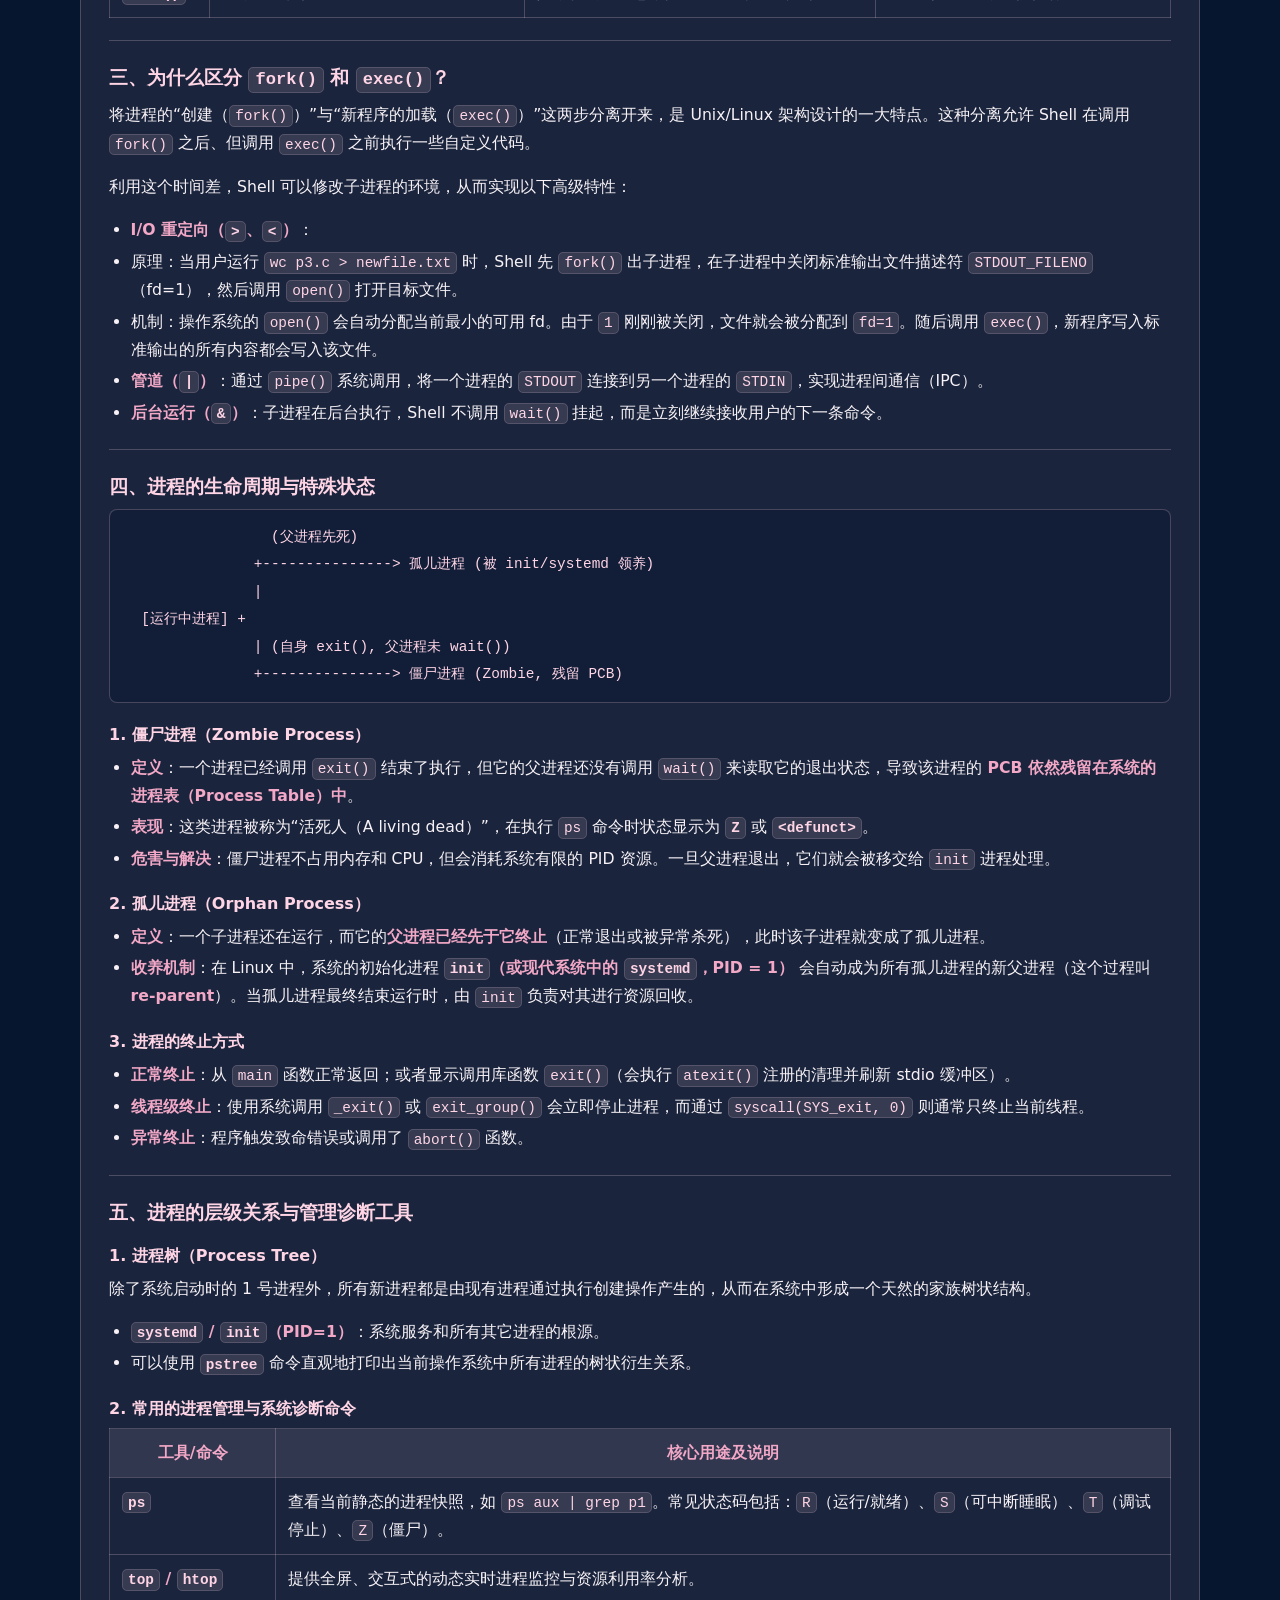
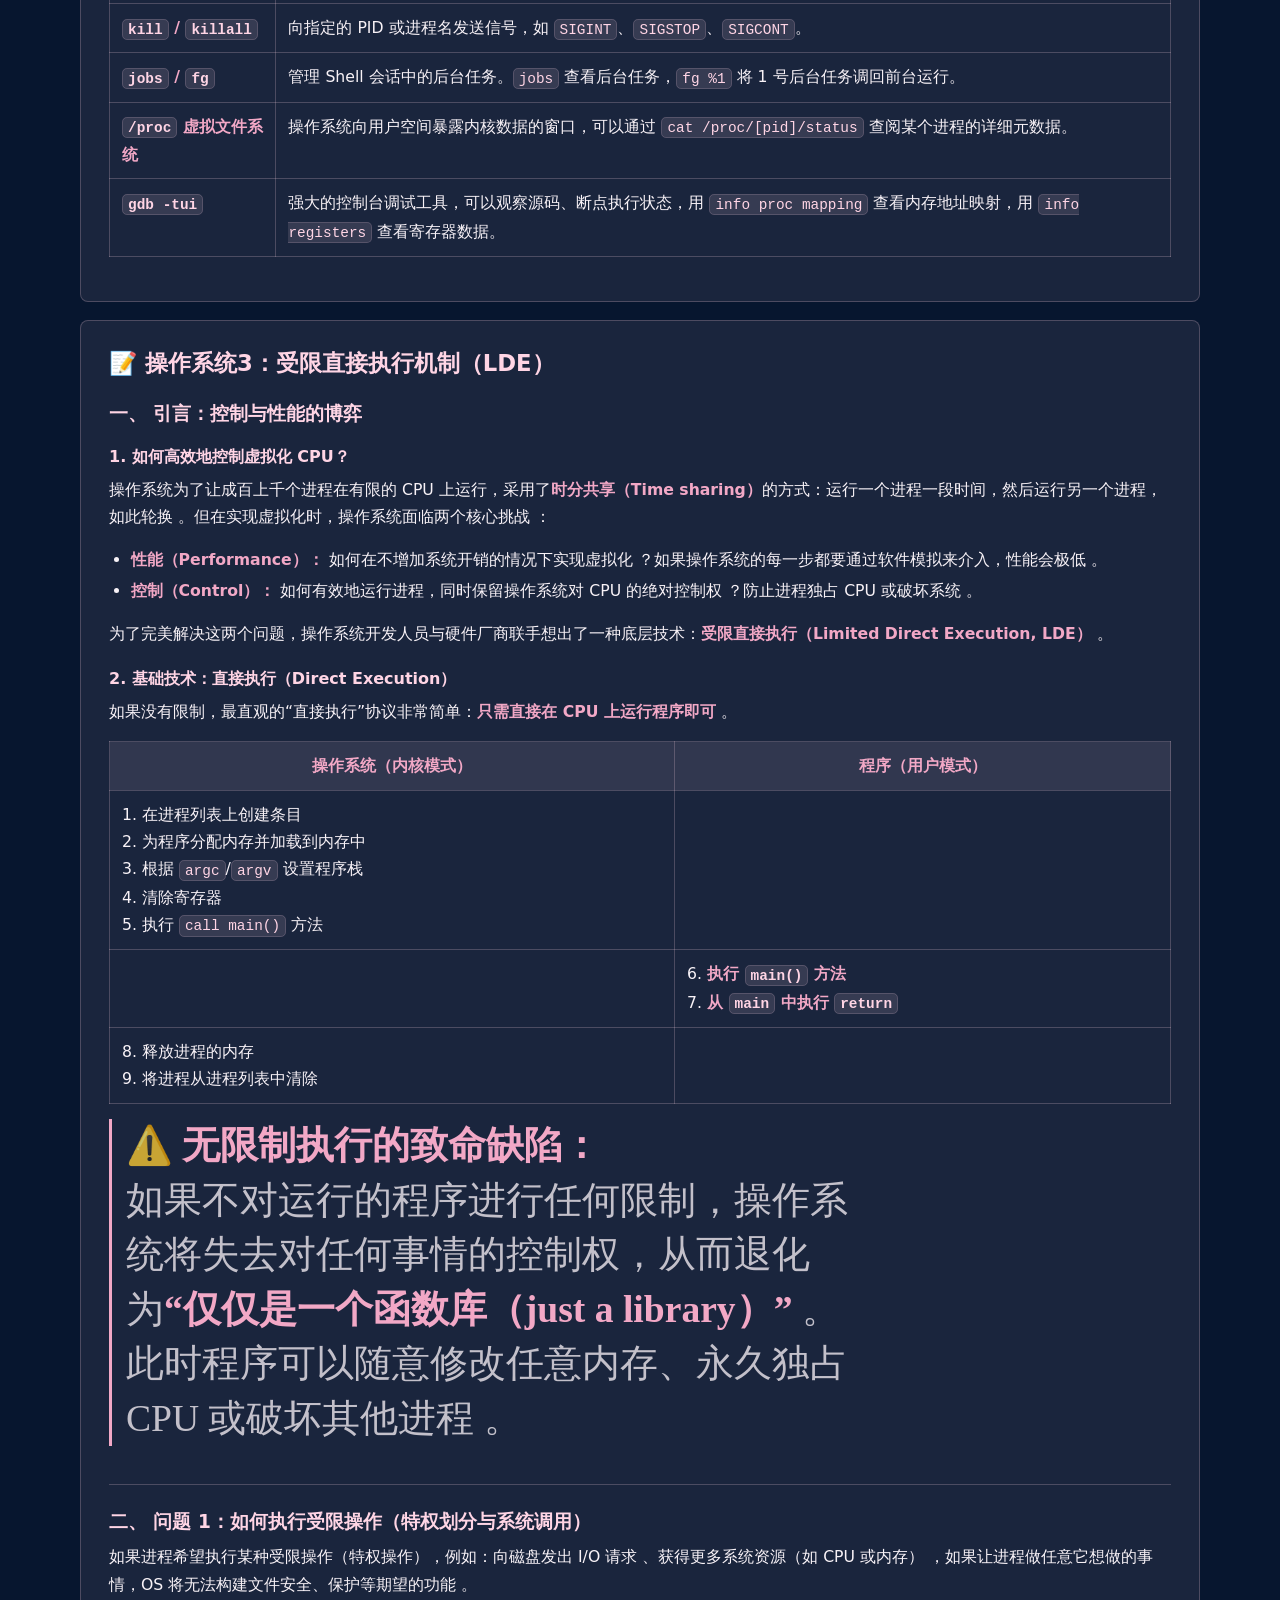
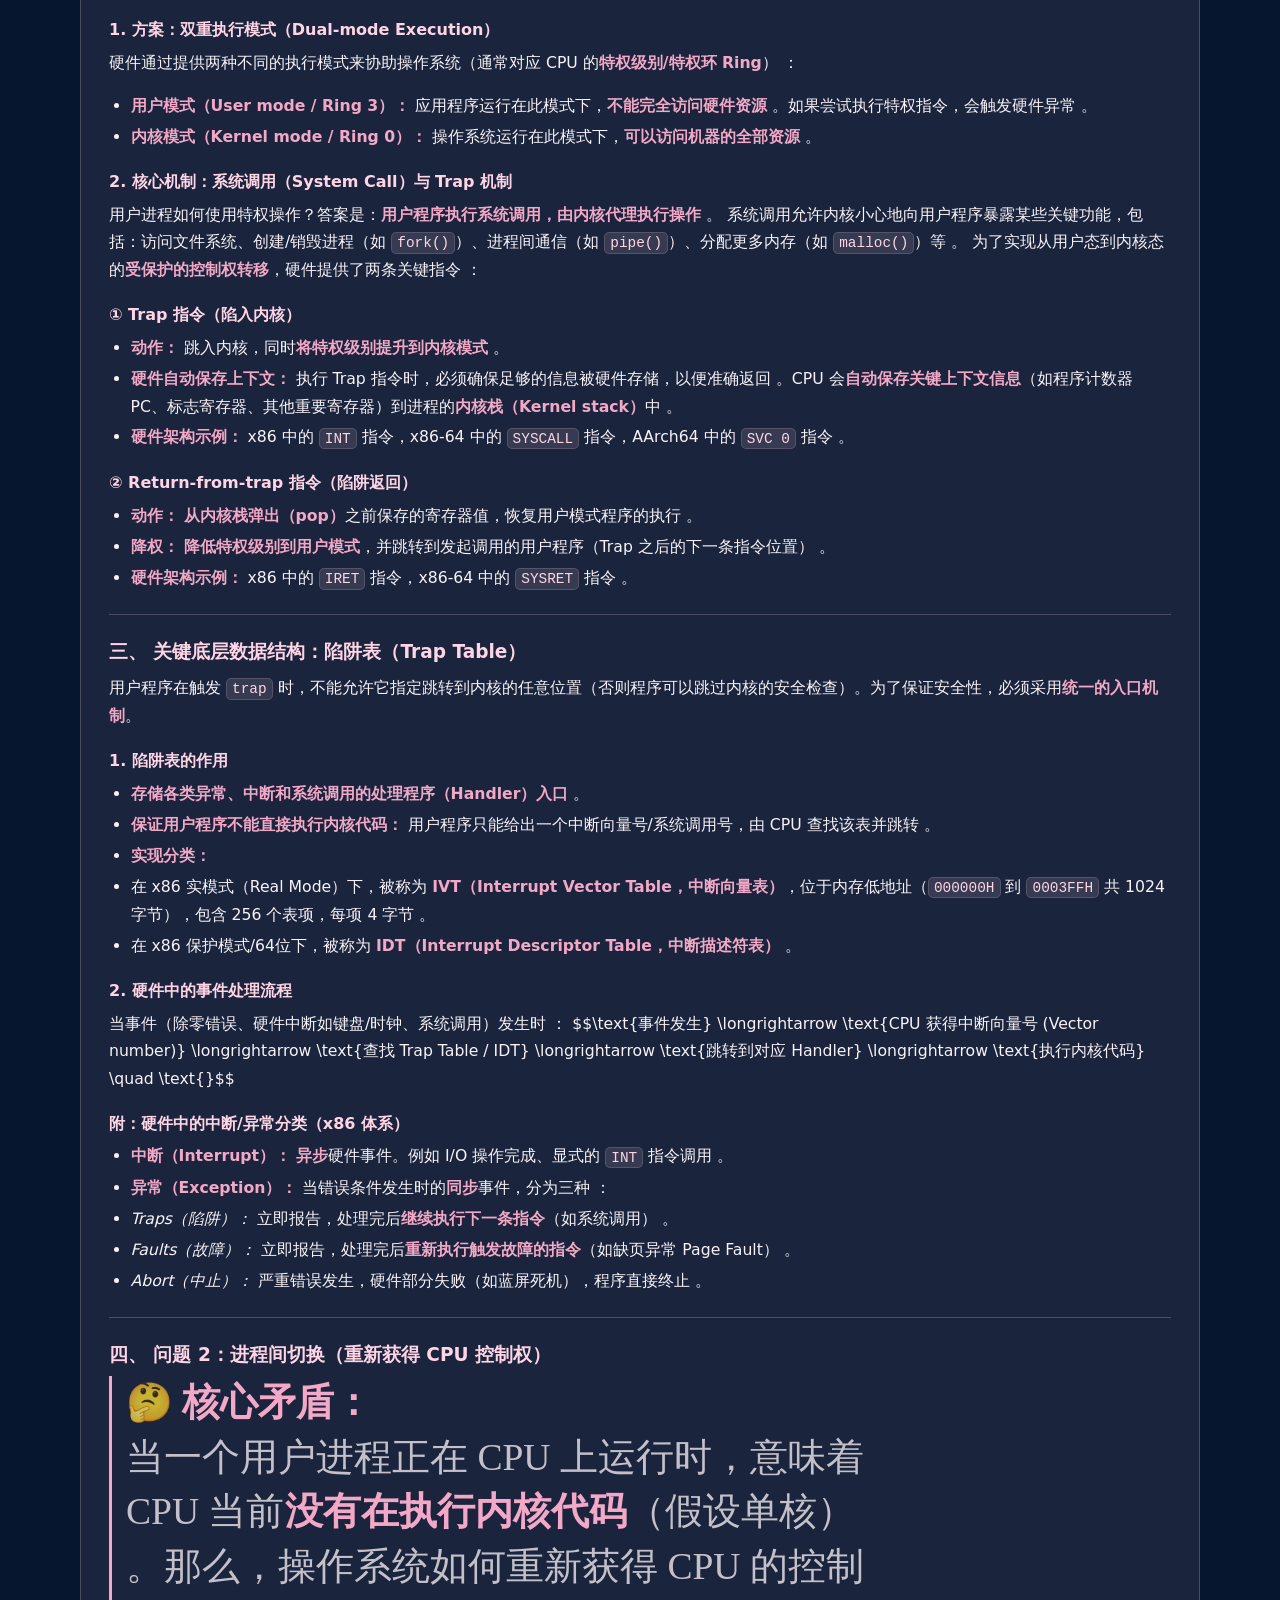
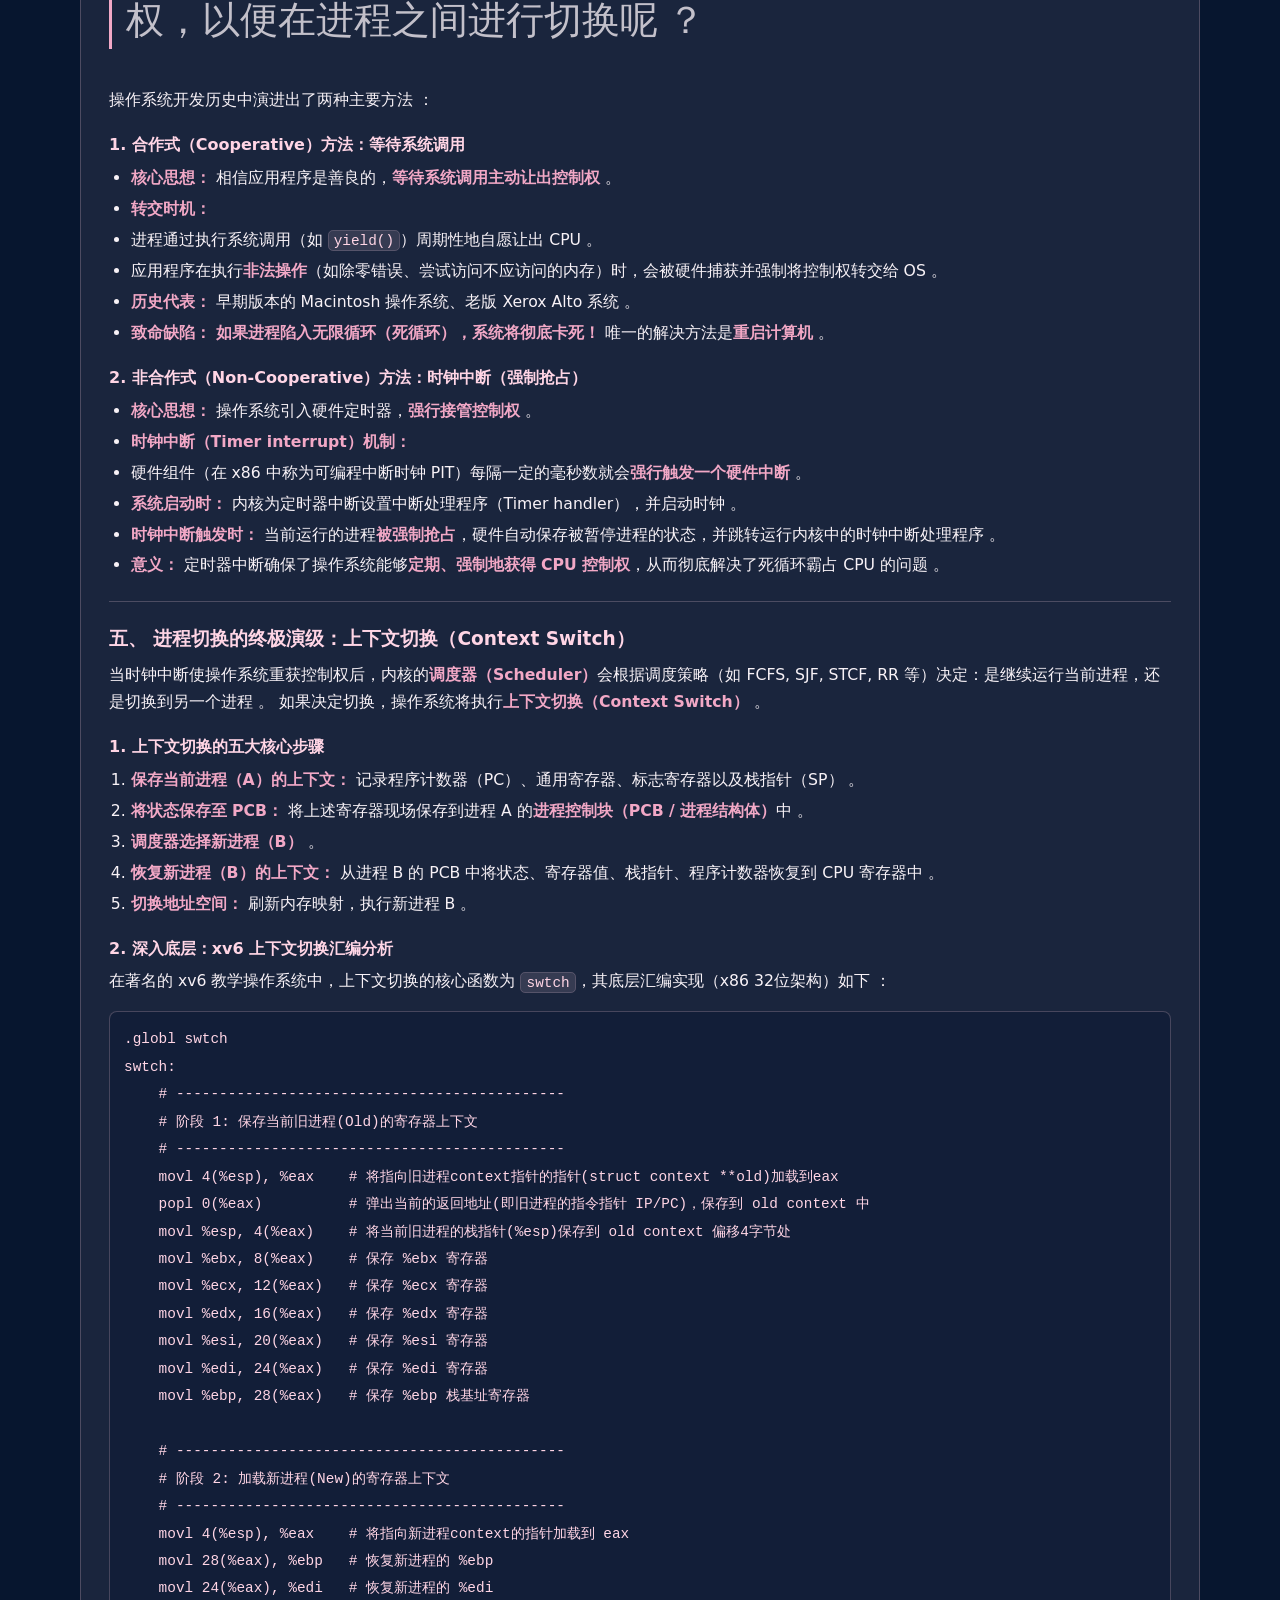
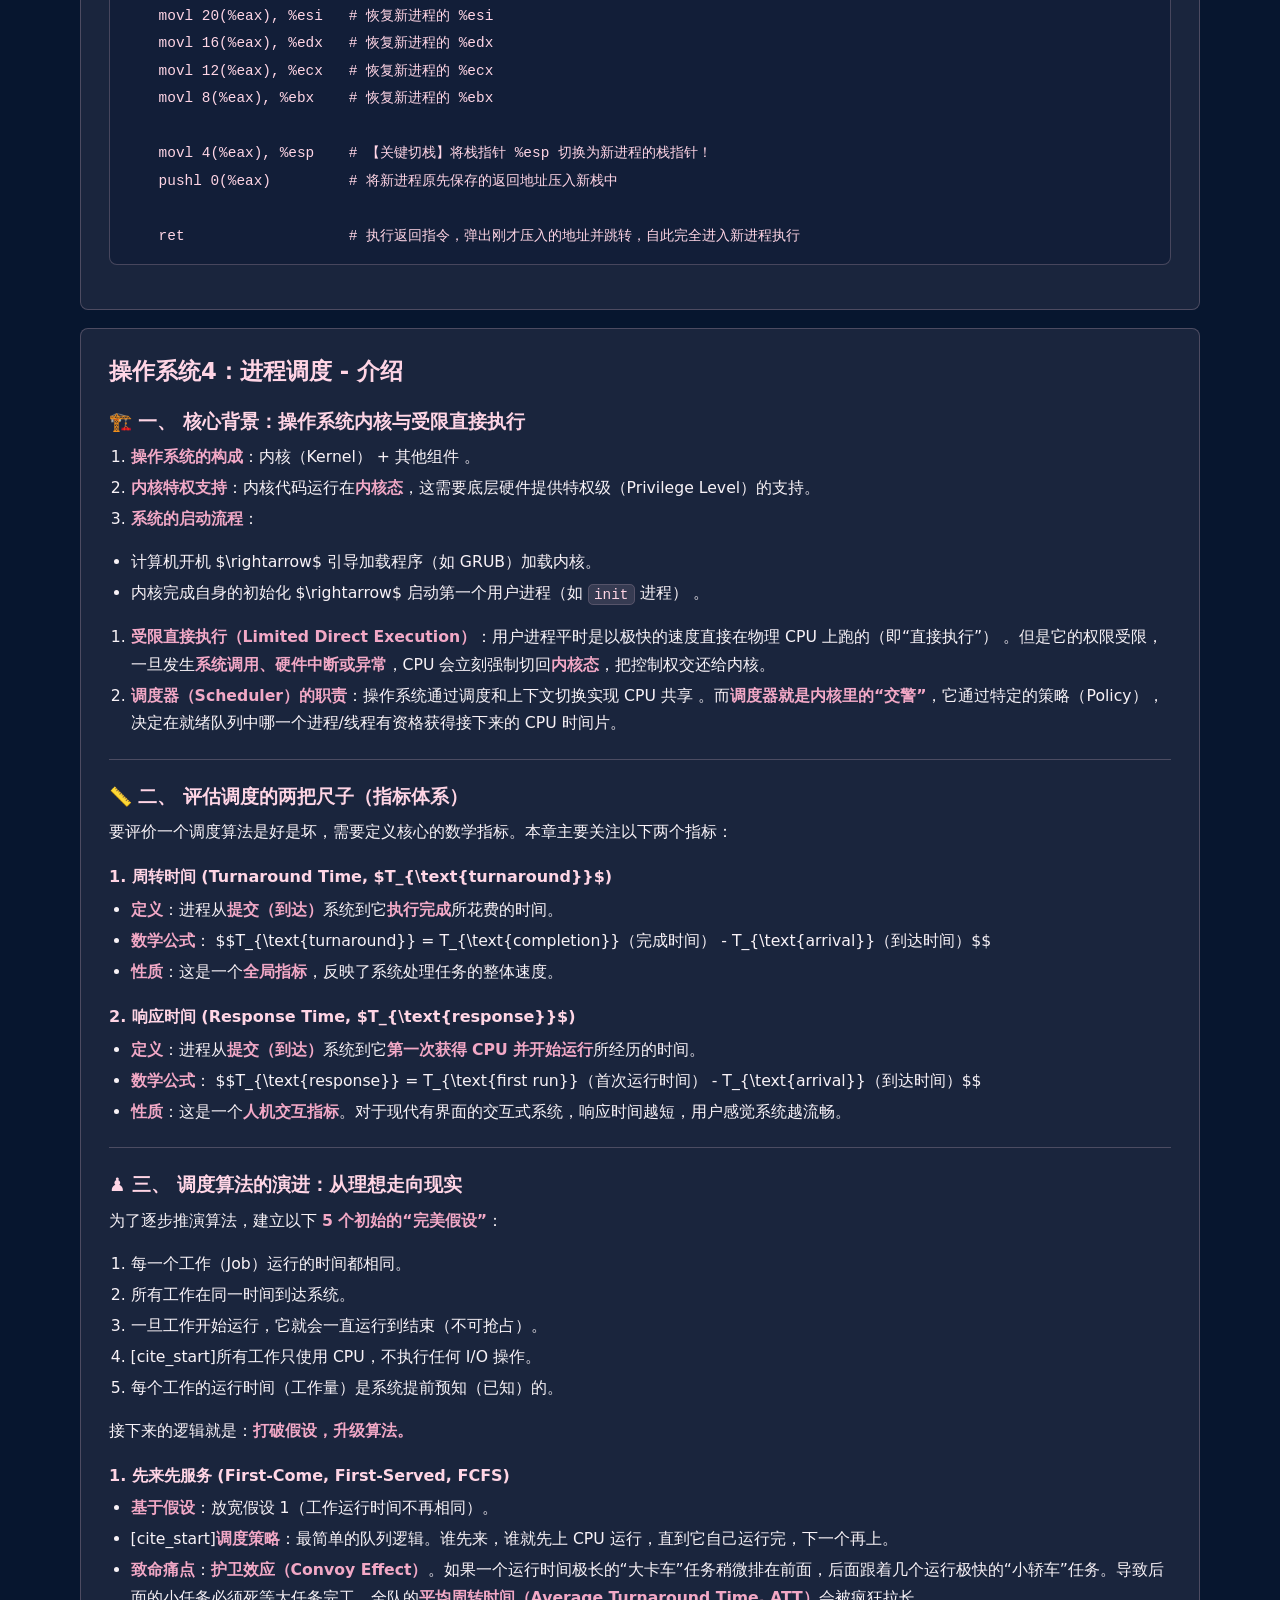
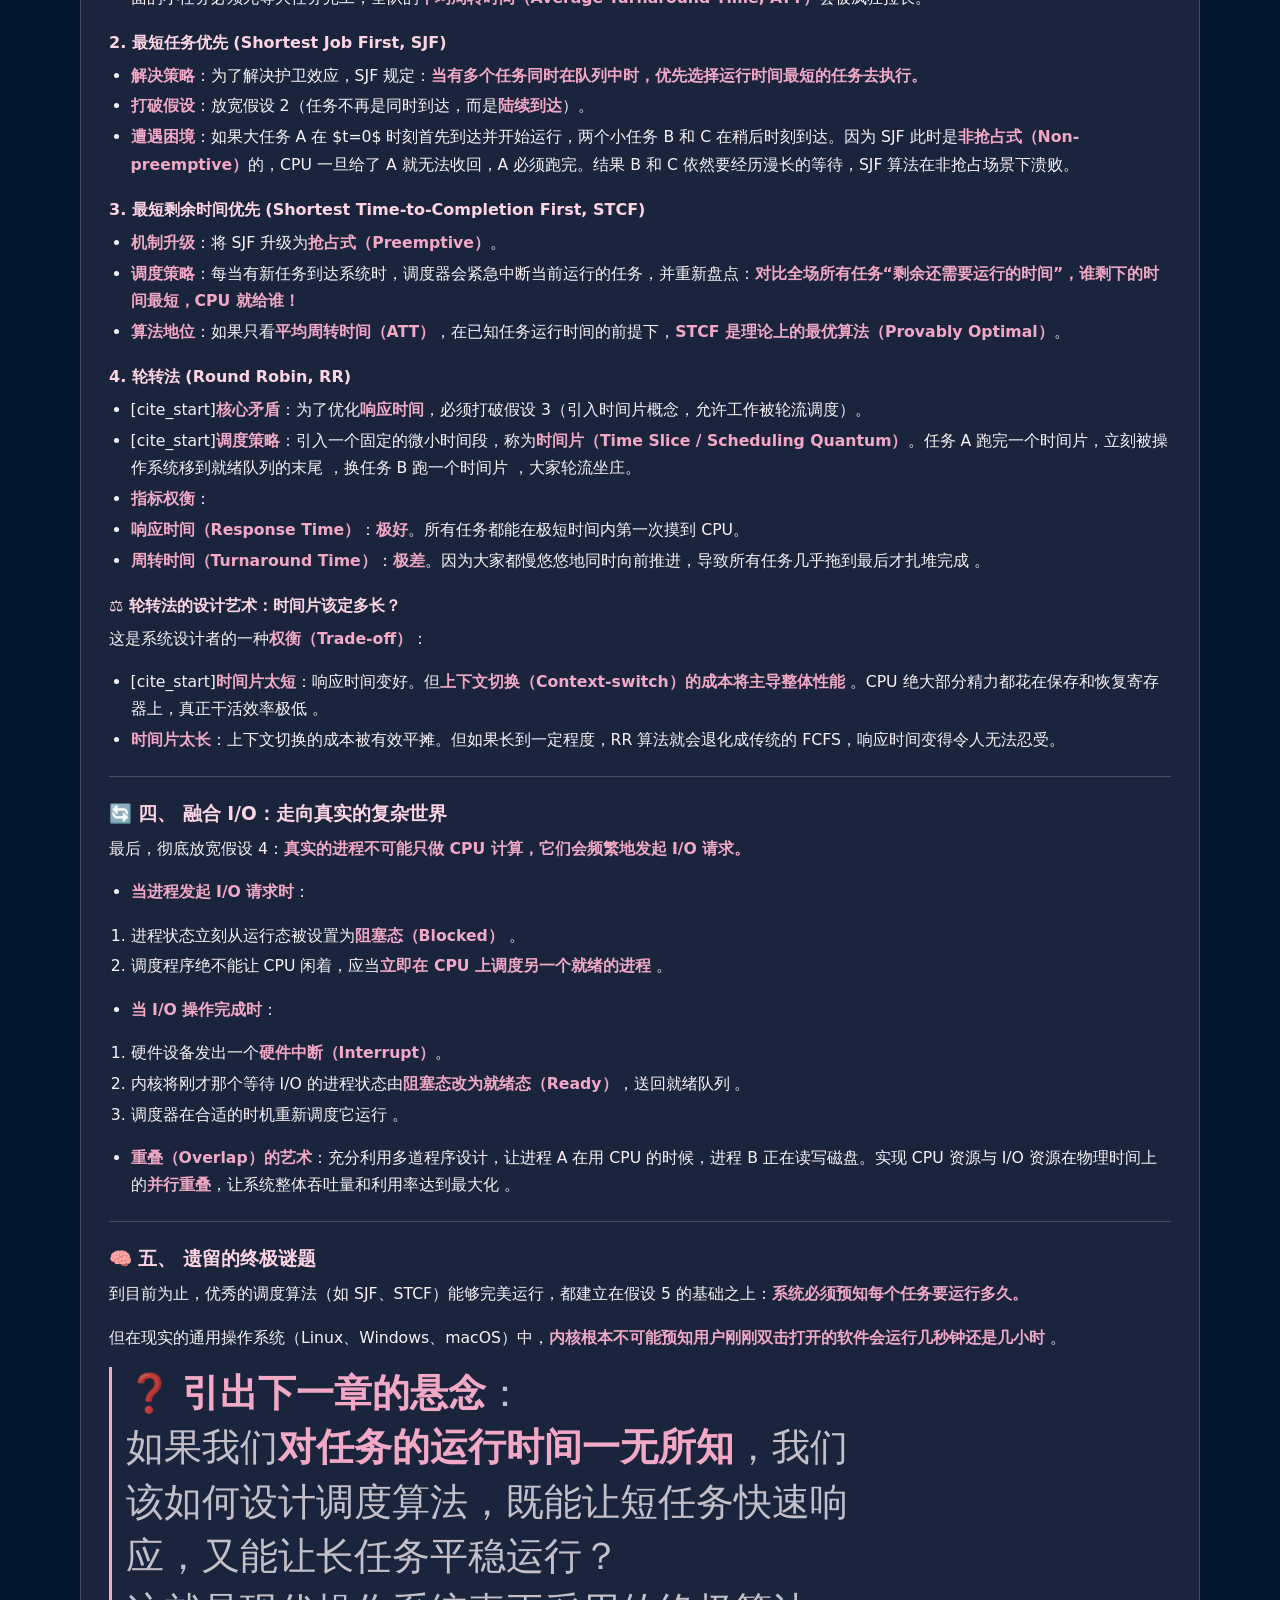
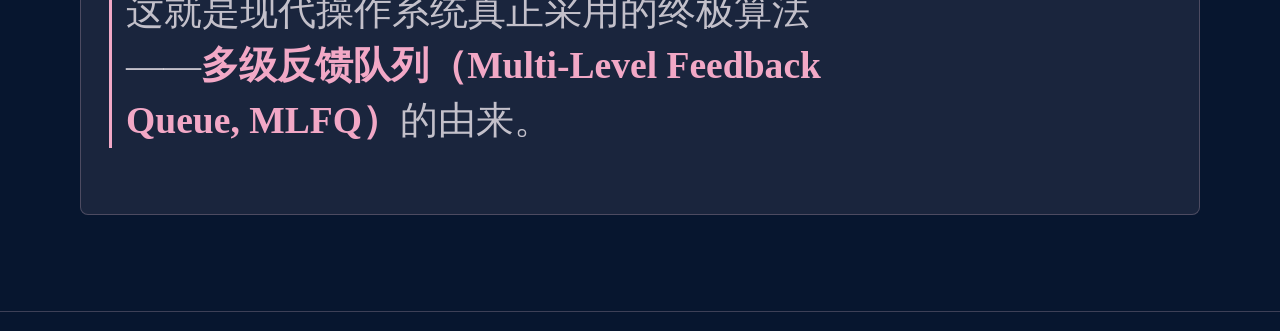
==== commit 0523005c: "Add operating system chapter 4" ====
--- a/operating-system.html
+++ b/operating-system.html
@@ -32,6 +32,7 @@
         <a href="#os-note-1">Operating System 1</a>
         <a href="#os-note-2">Operating System 2</a>
         <a href="#os-note-3">Operating System 3</a>
+        <a href="#os-note-4">Operating System 4</a>
       </nav>
 
       <article id="os-note-1" class="note-document">
@@ -45,6 +46,11 @@
       <article id="os-note-3" class="note-document">
         <div class="markdown-body" data-note-src="notes/操作系统/3.md">Loading note...</div>
       </article>
+
+      <article id="os-note-4" class="note-document">
+        <div class="markdown-body" data-note-src="notes/操作系统/4.md">Loading note...</div>
+      </article>
+      
     </section>
   </main>
 
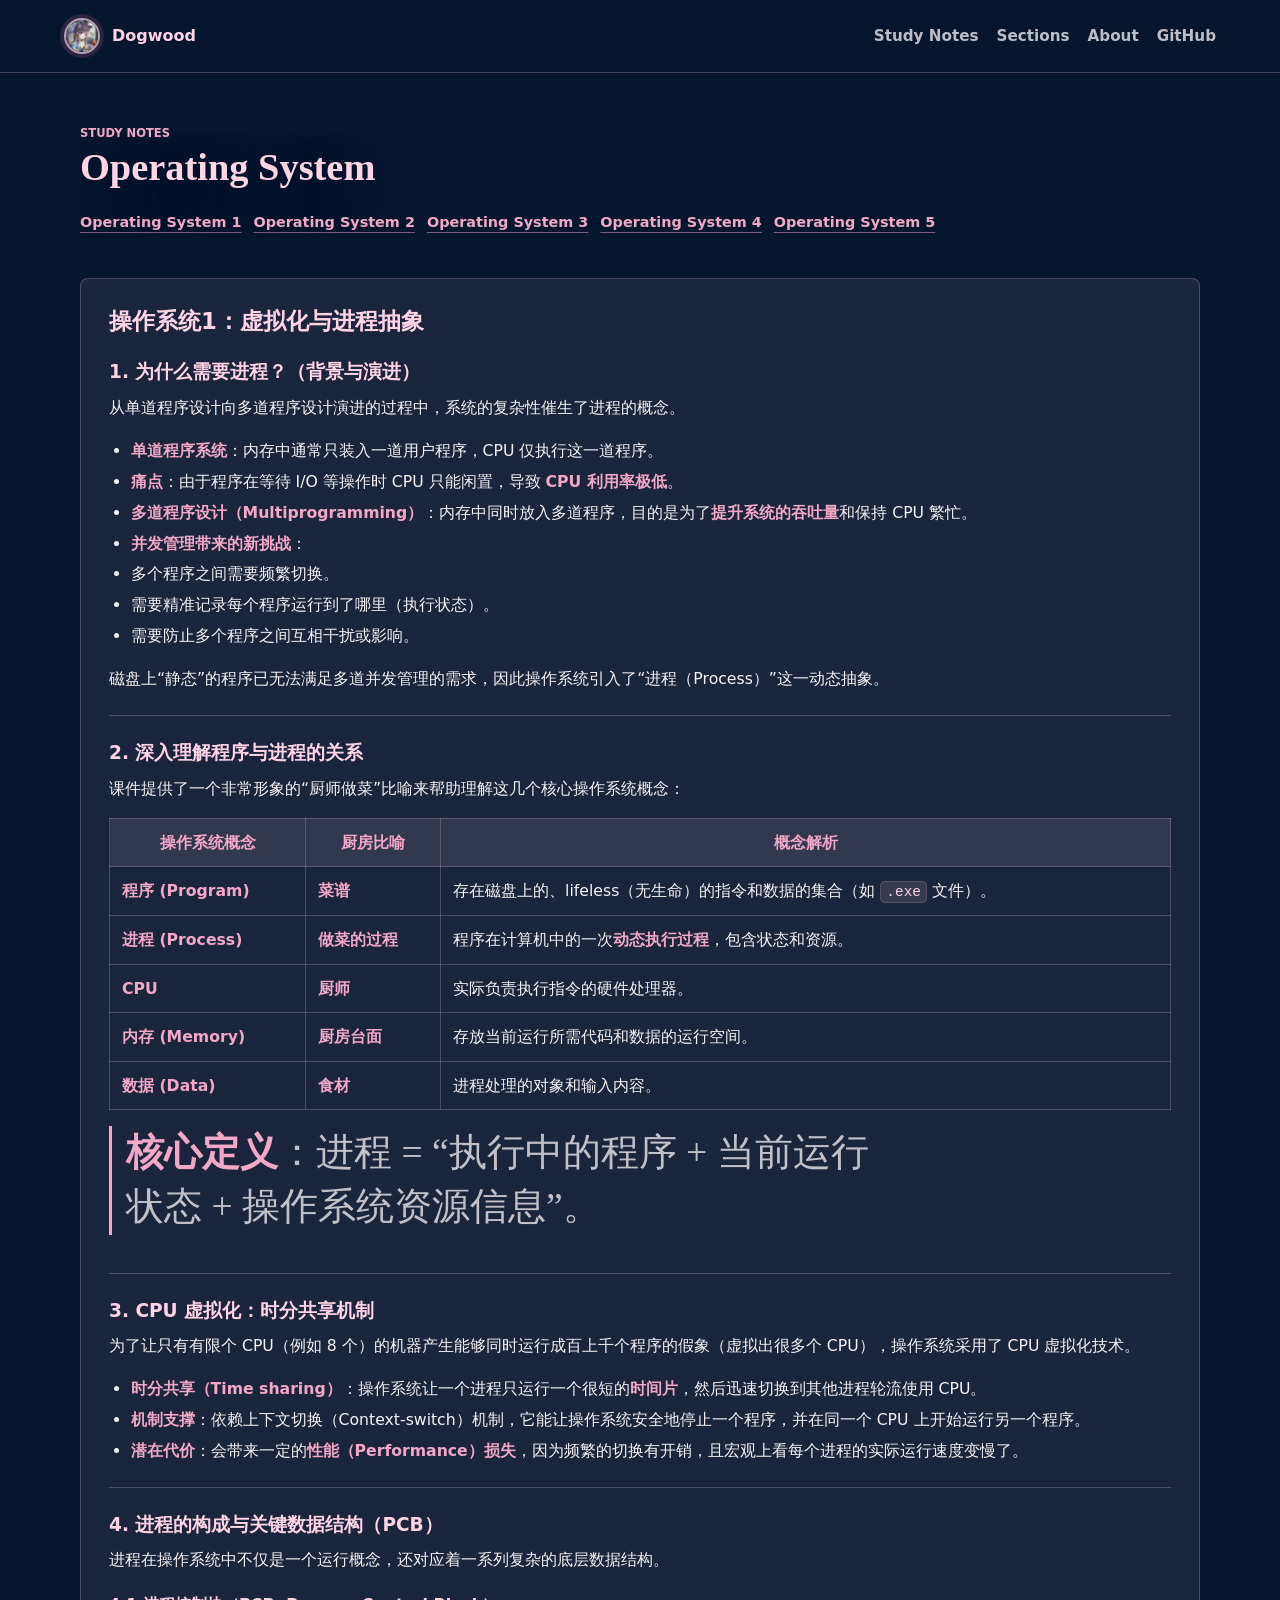
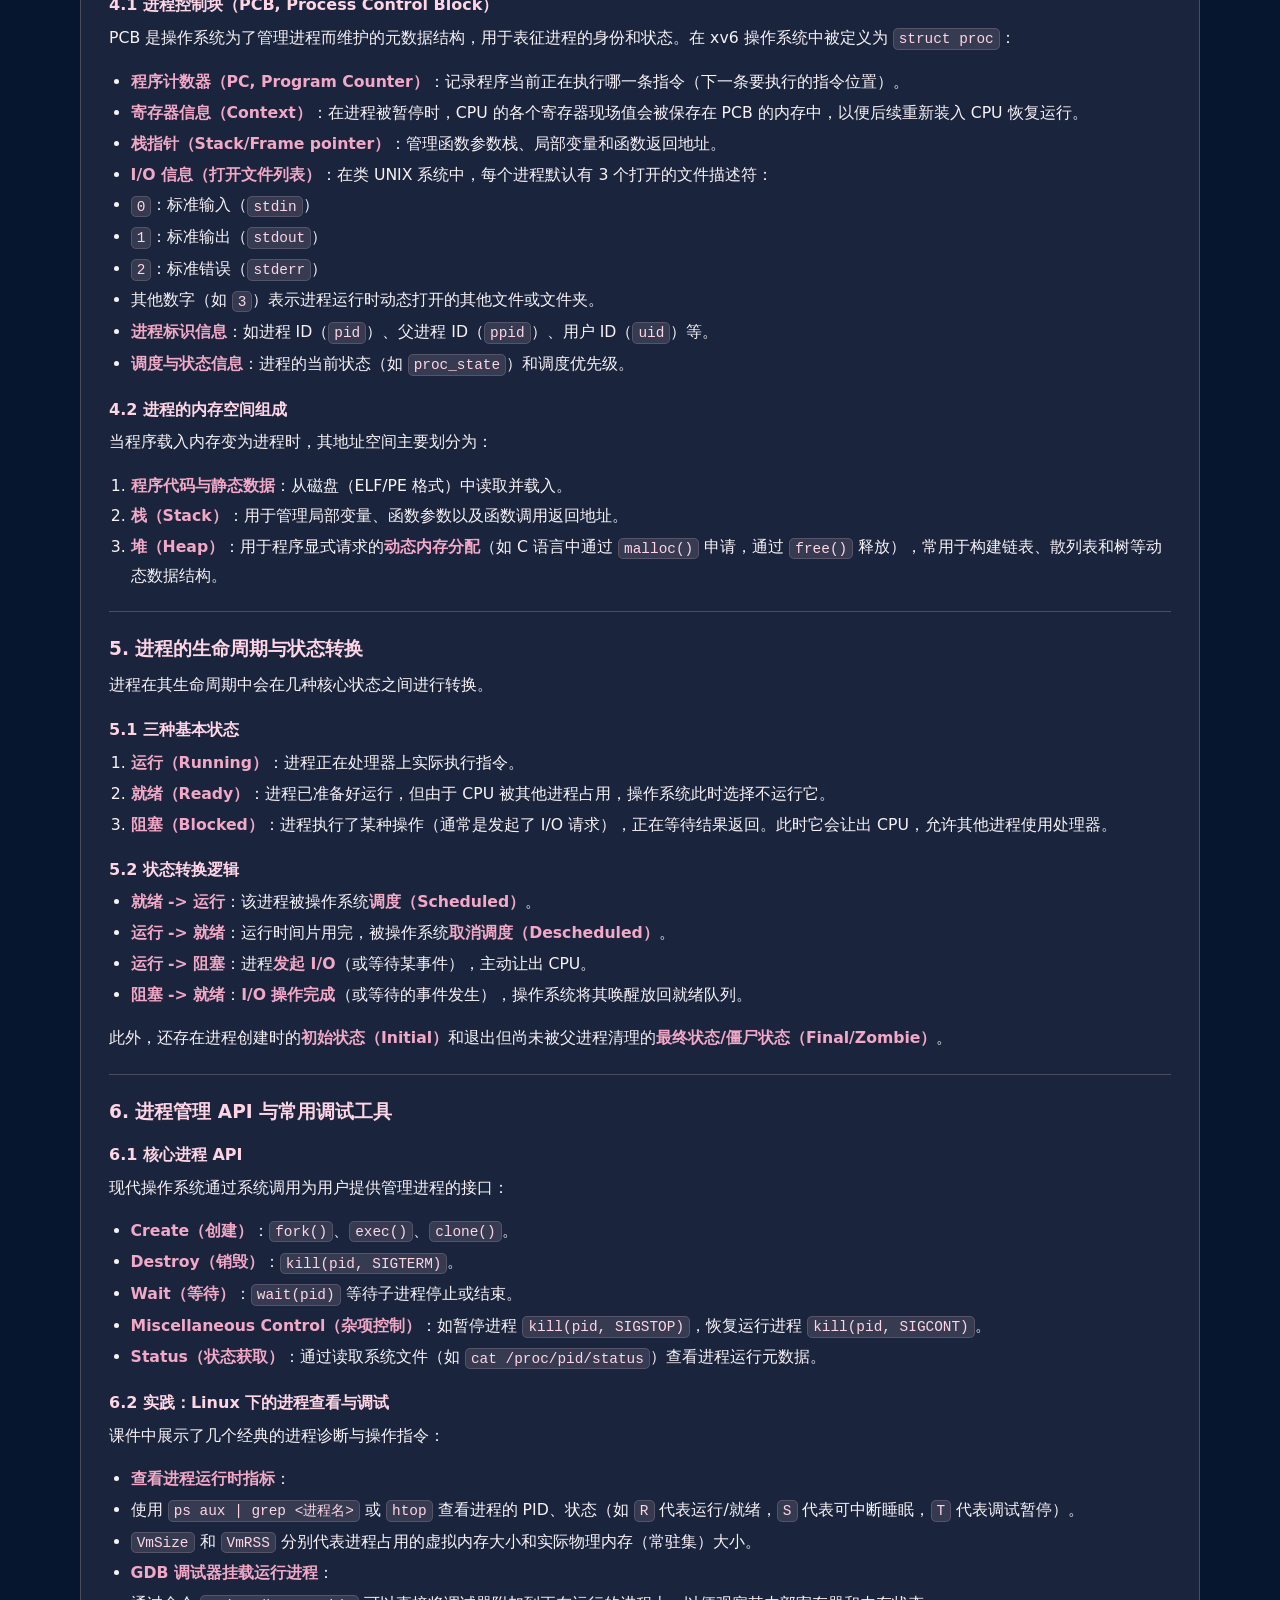
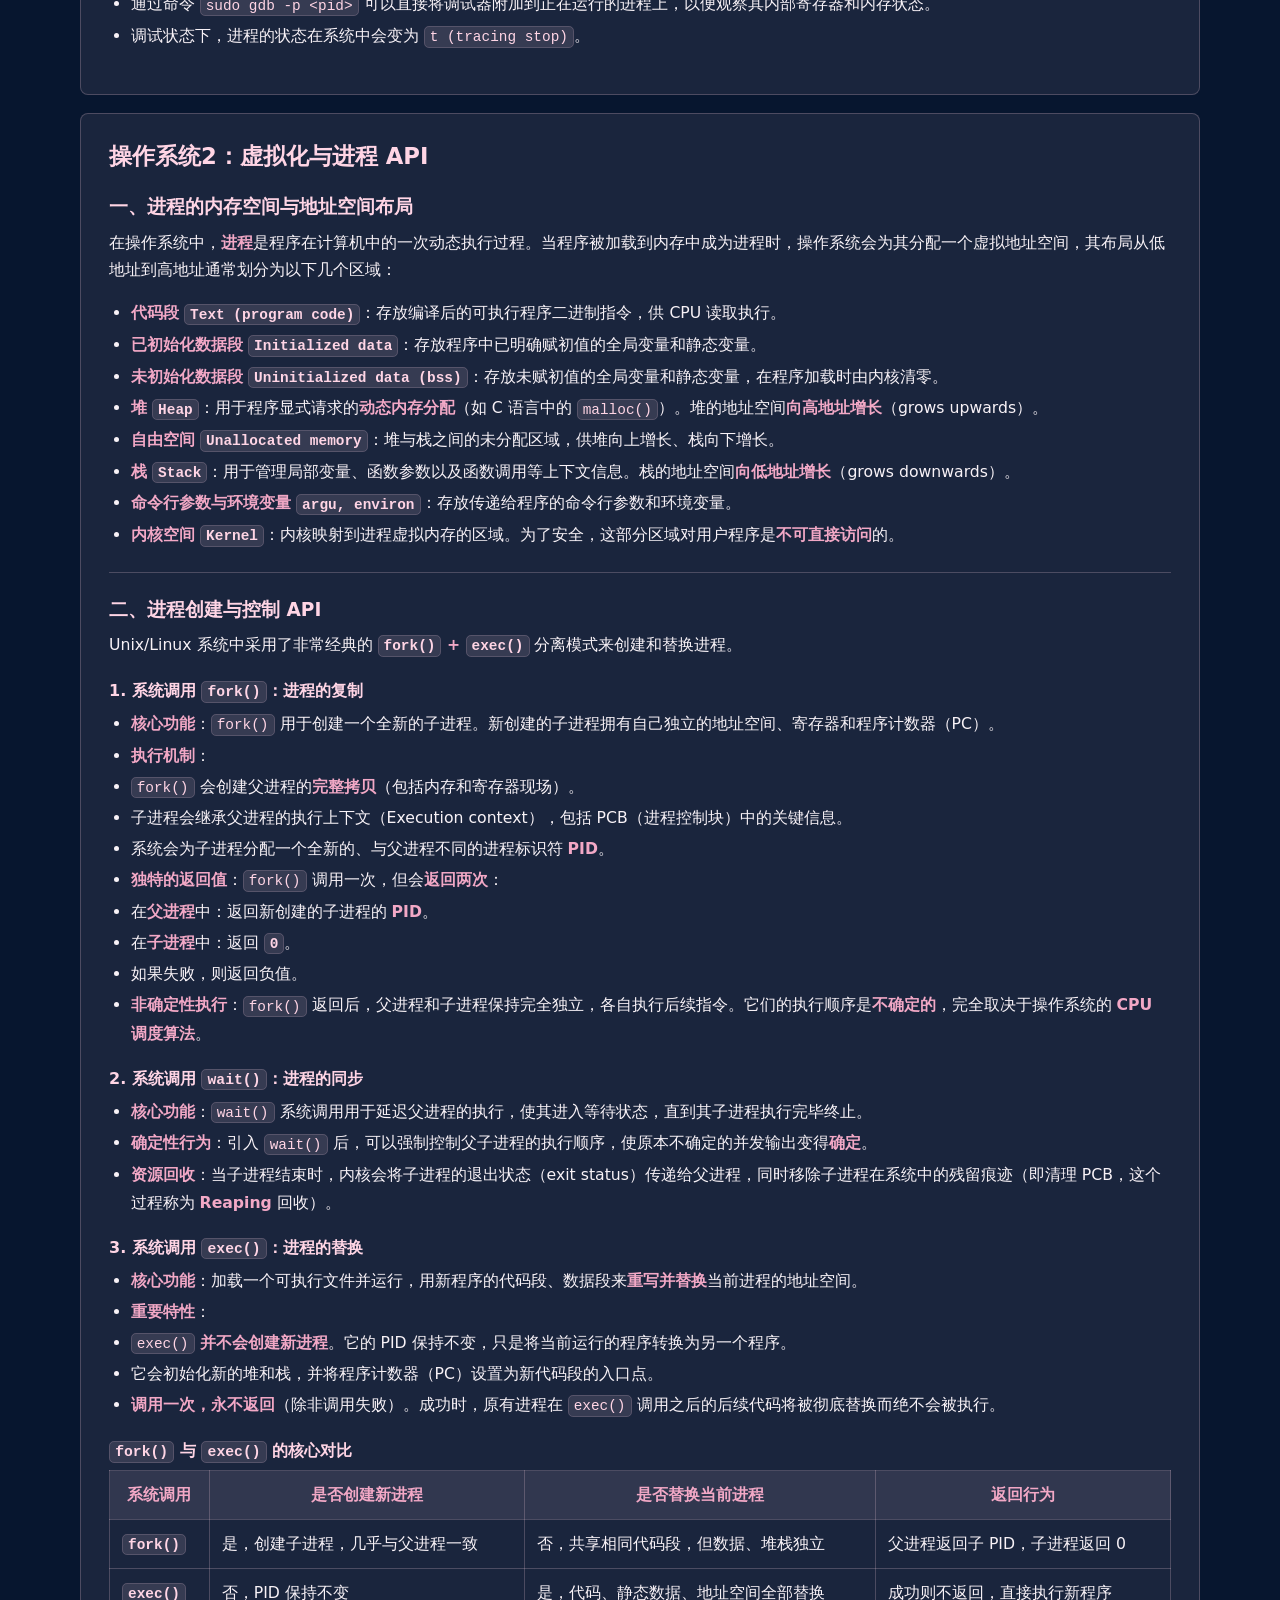
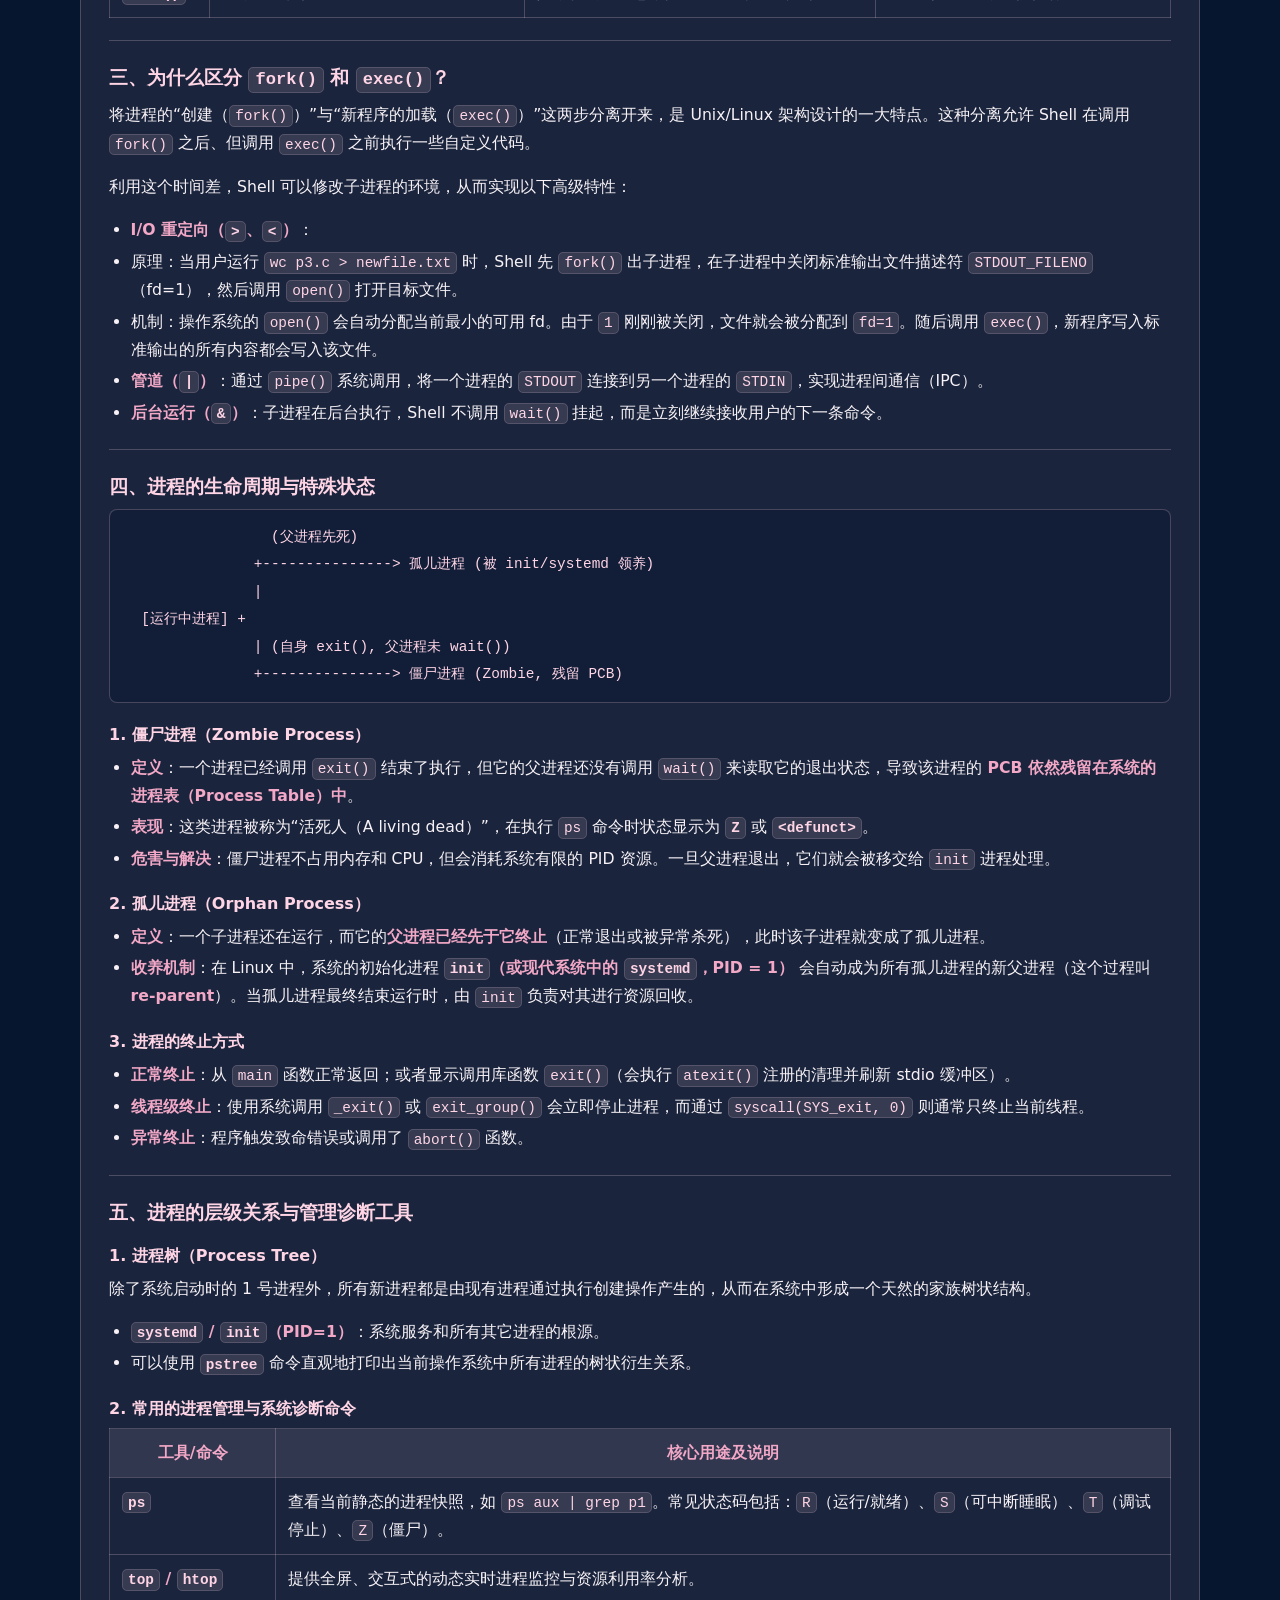
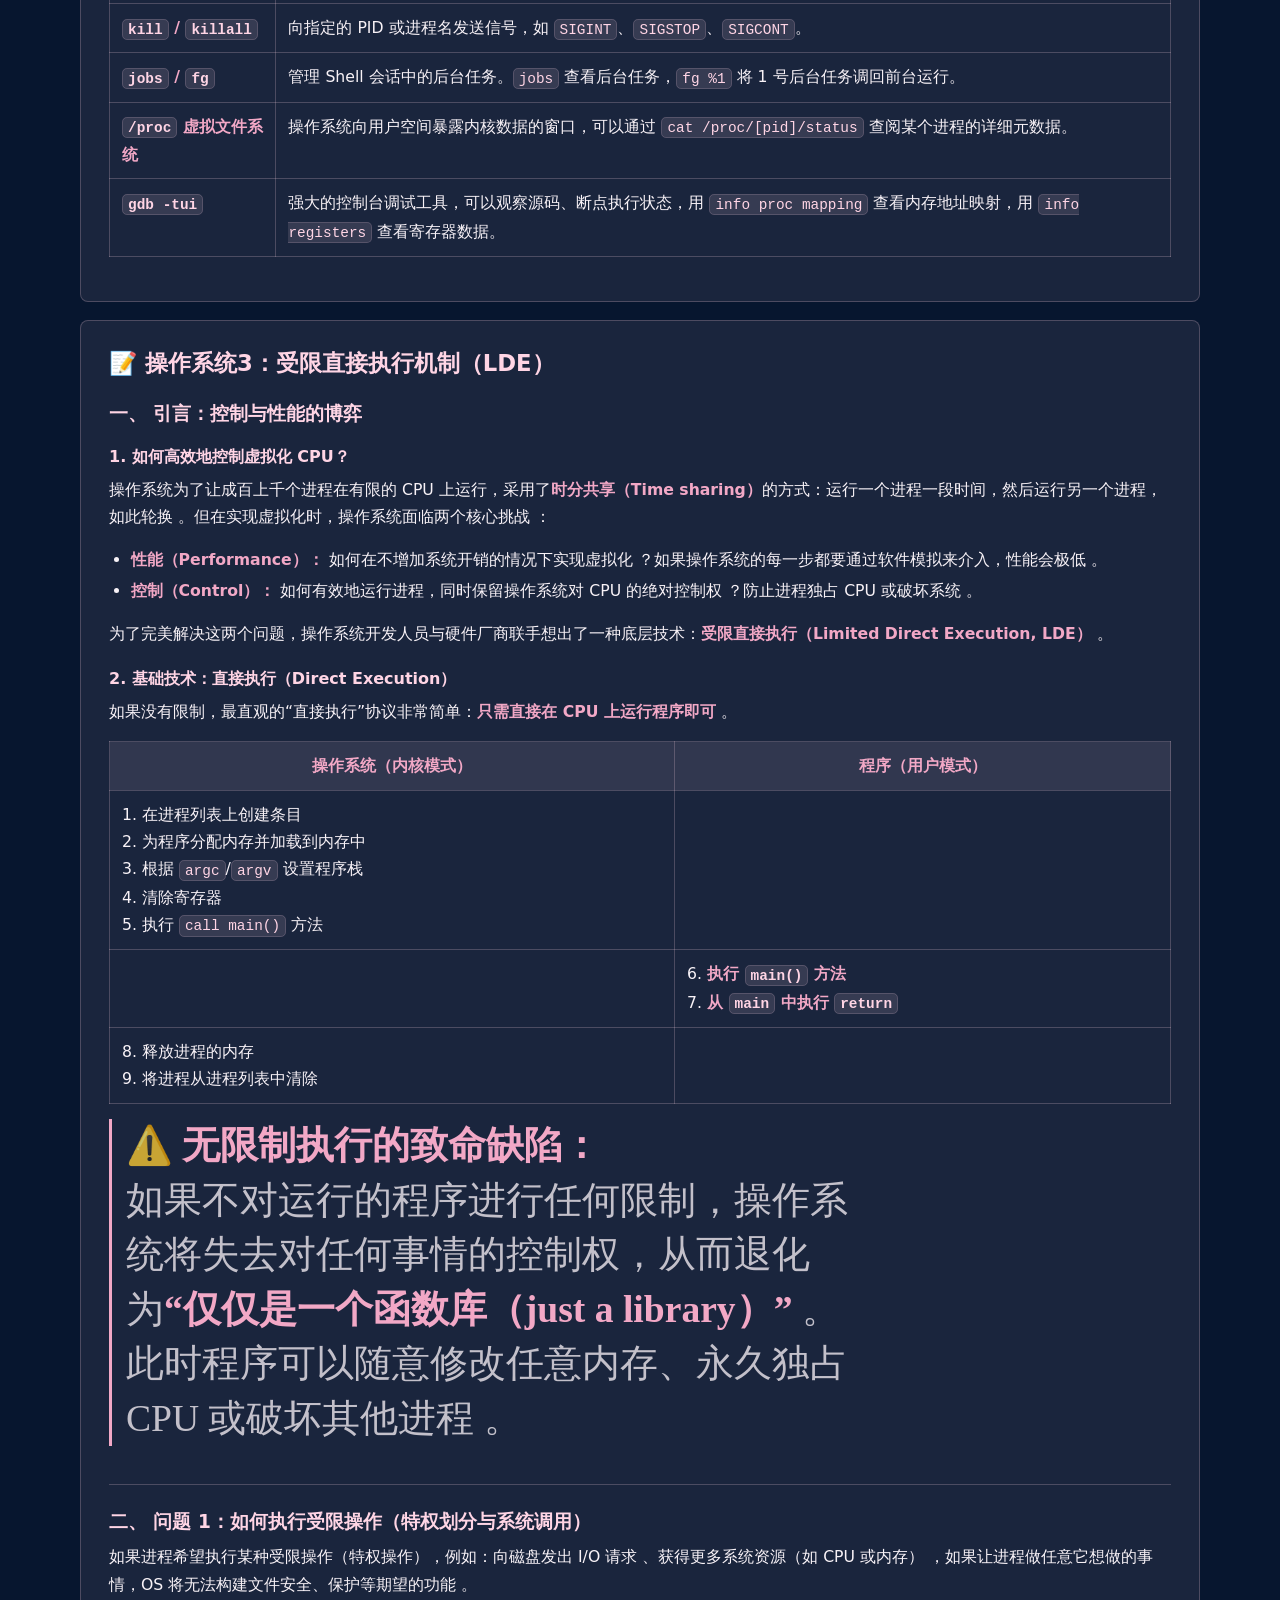
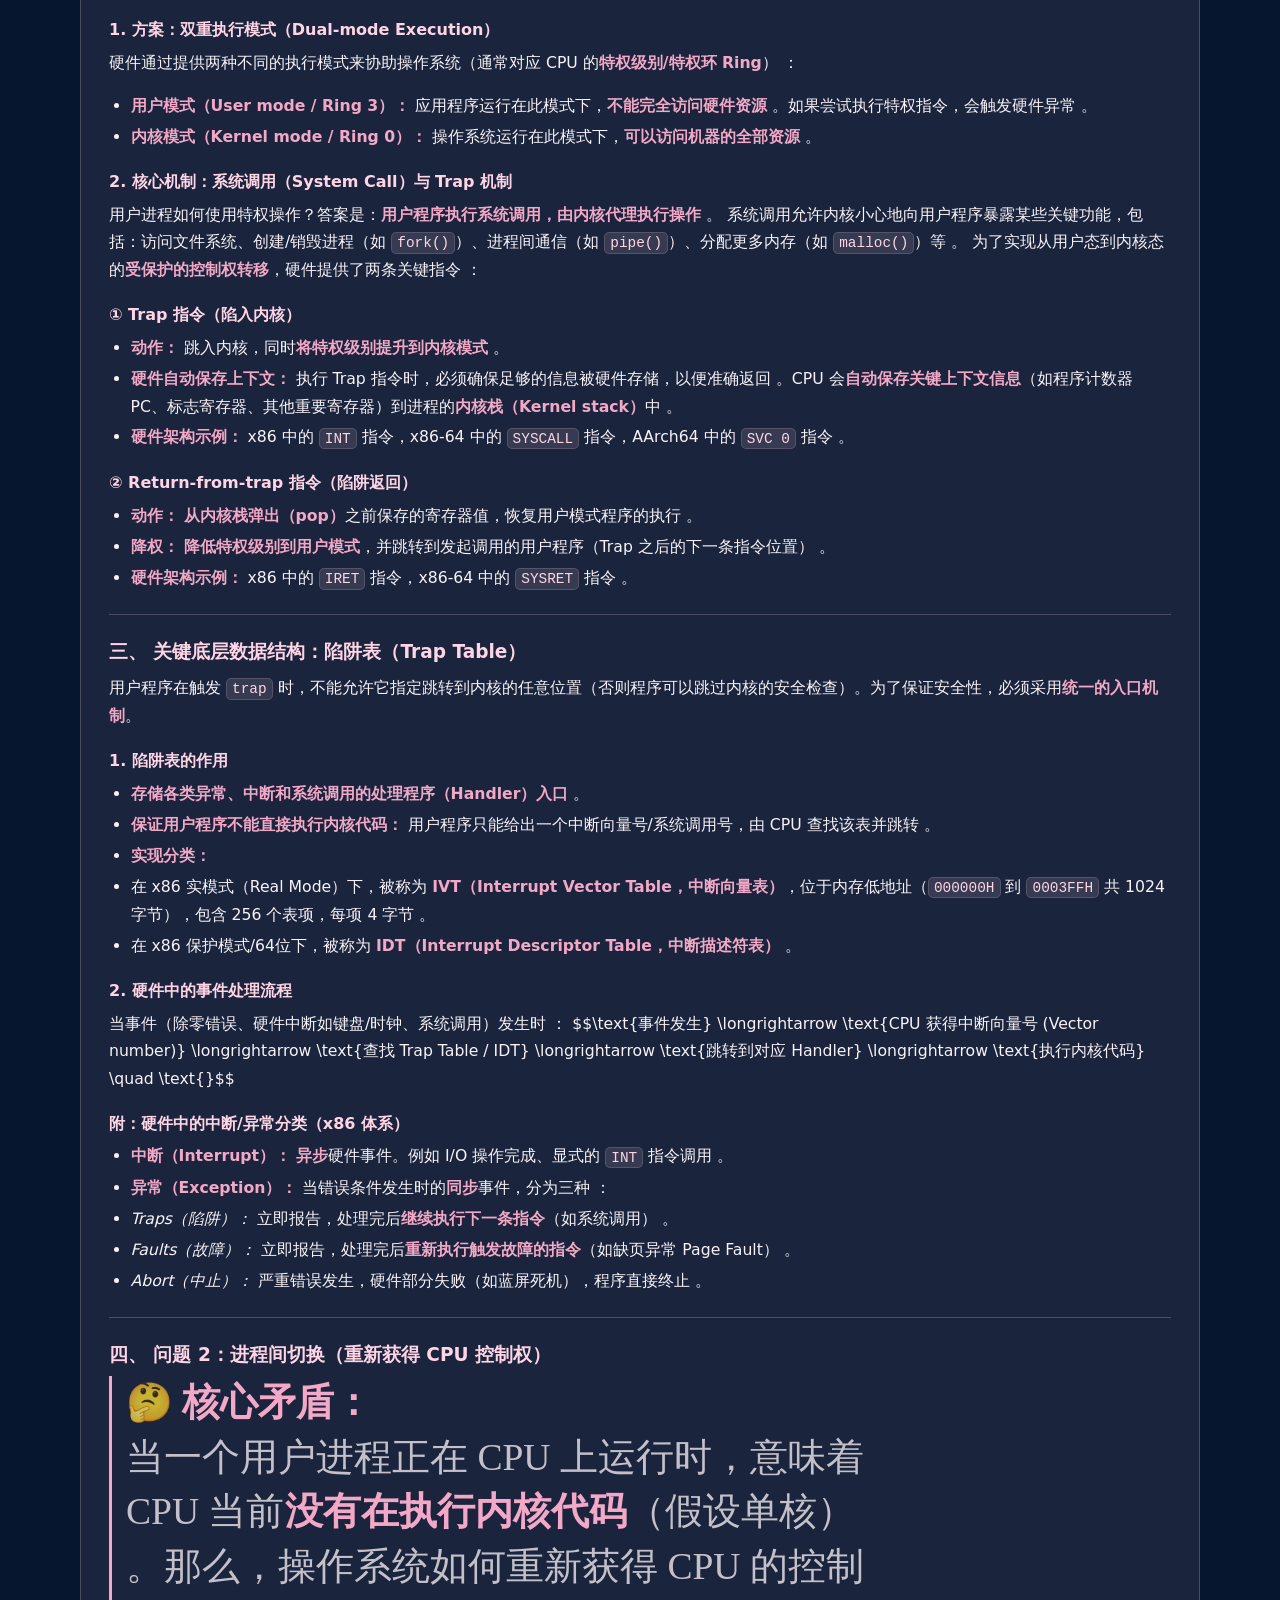
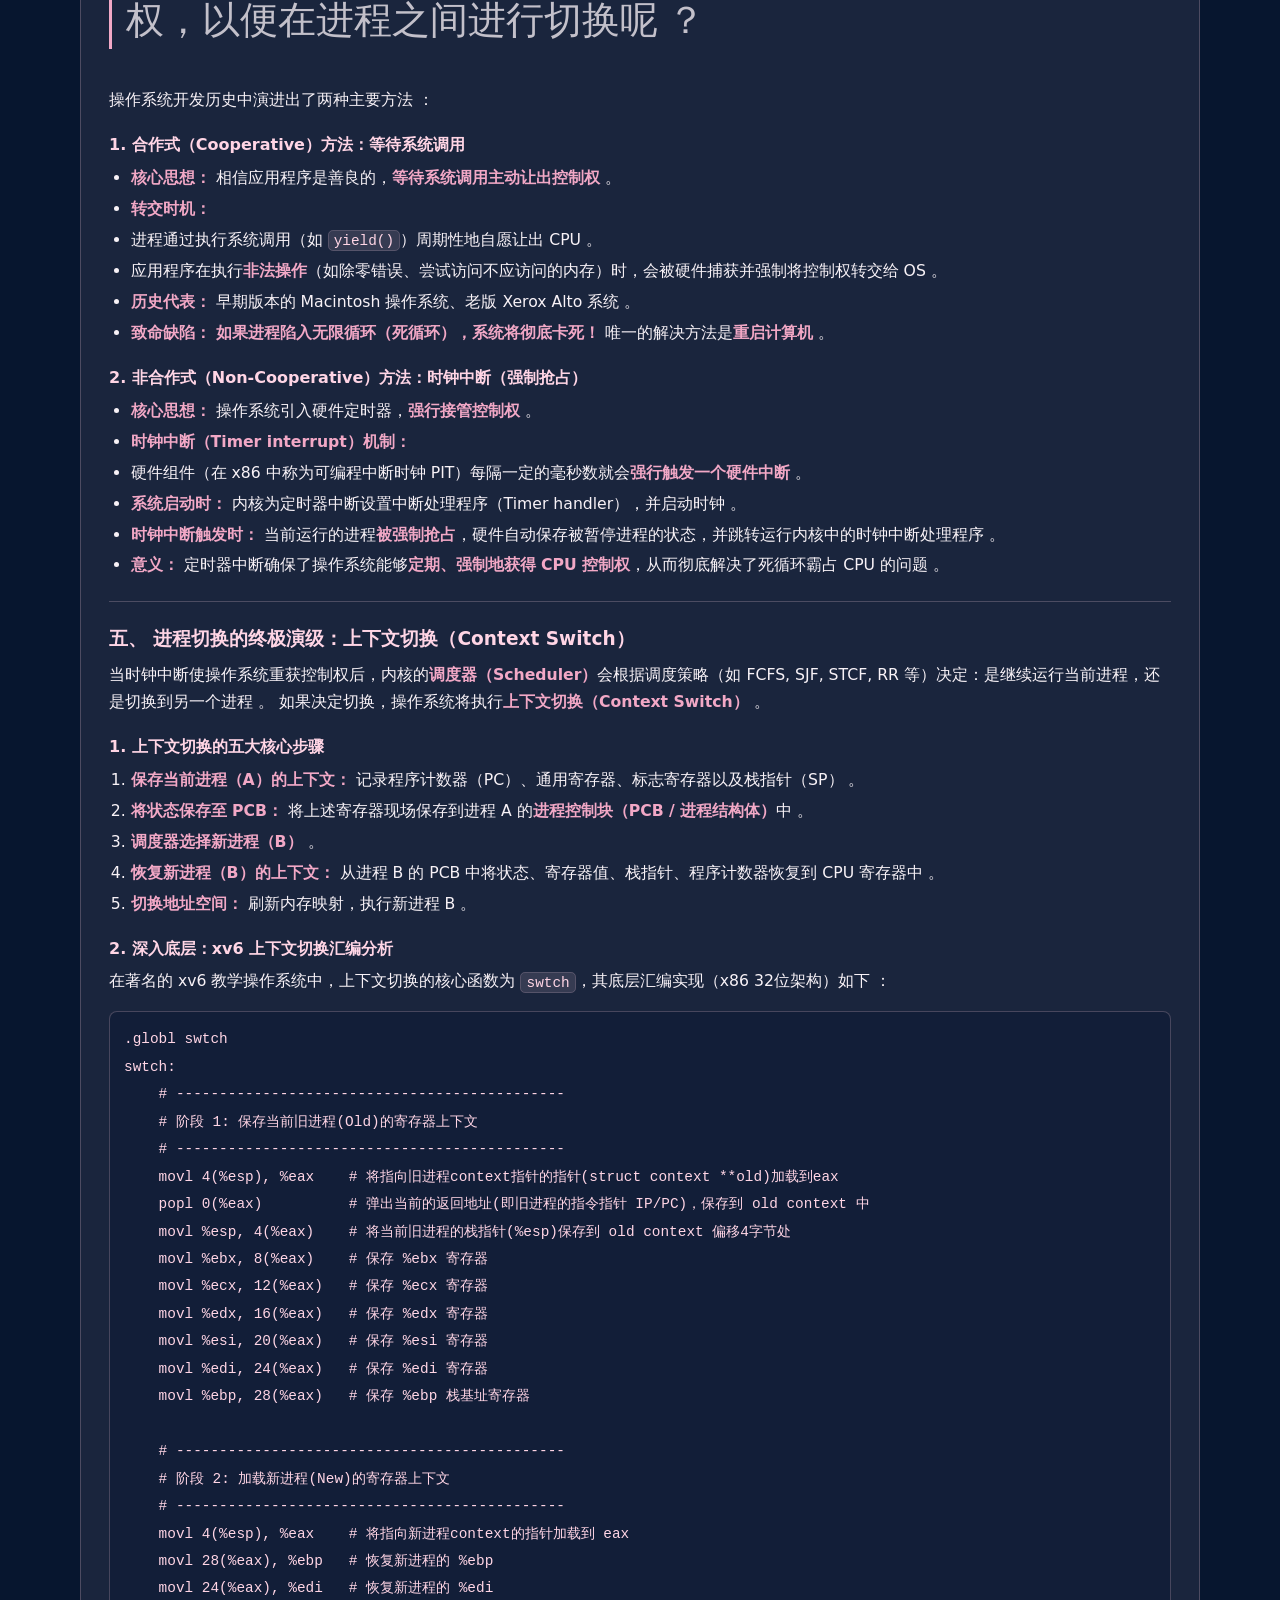
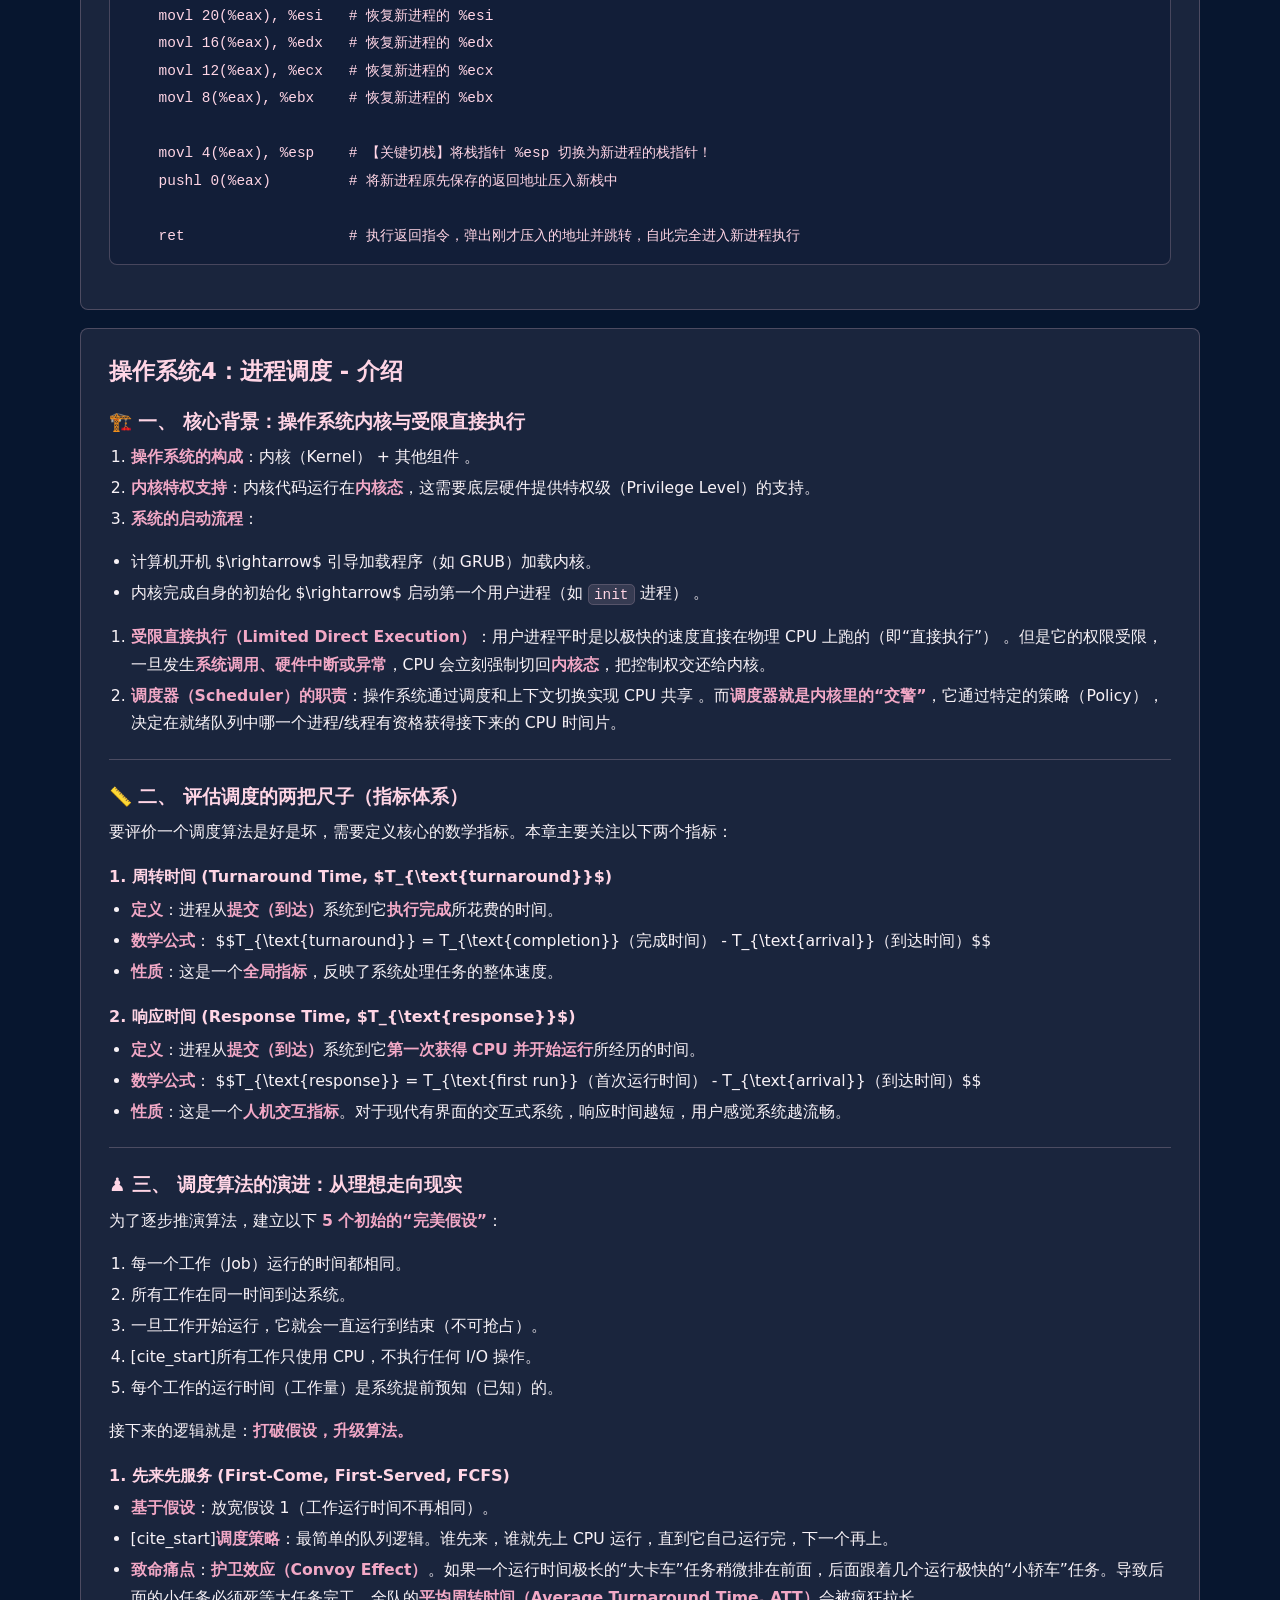
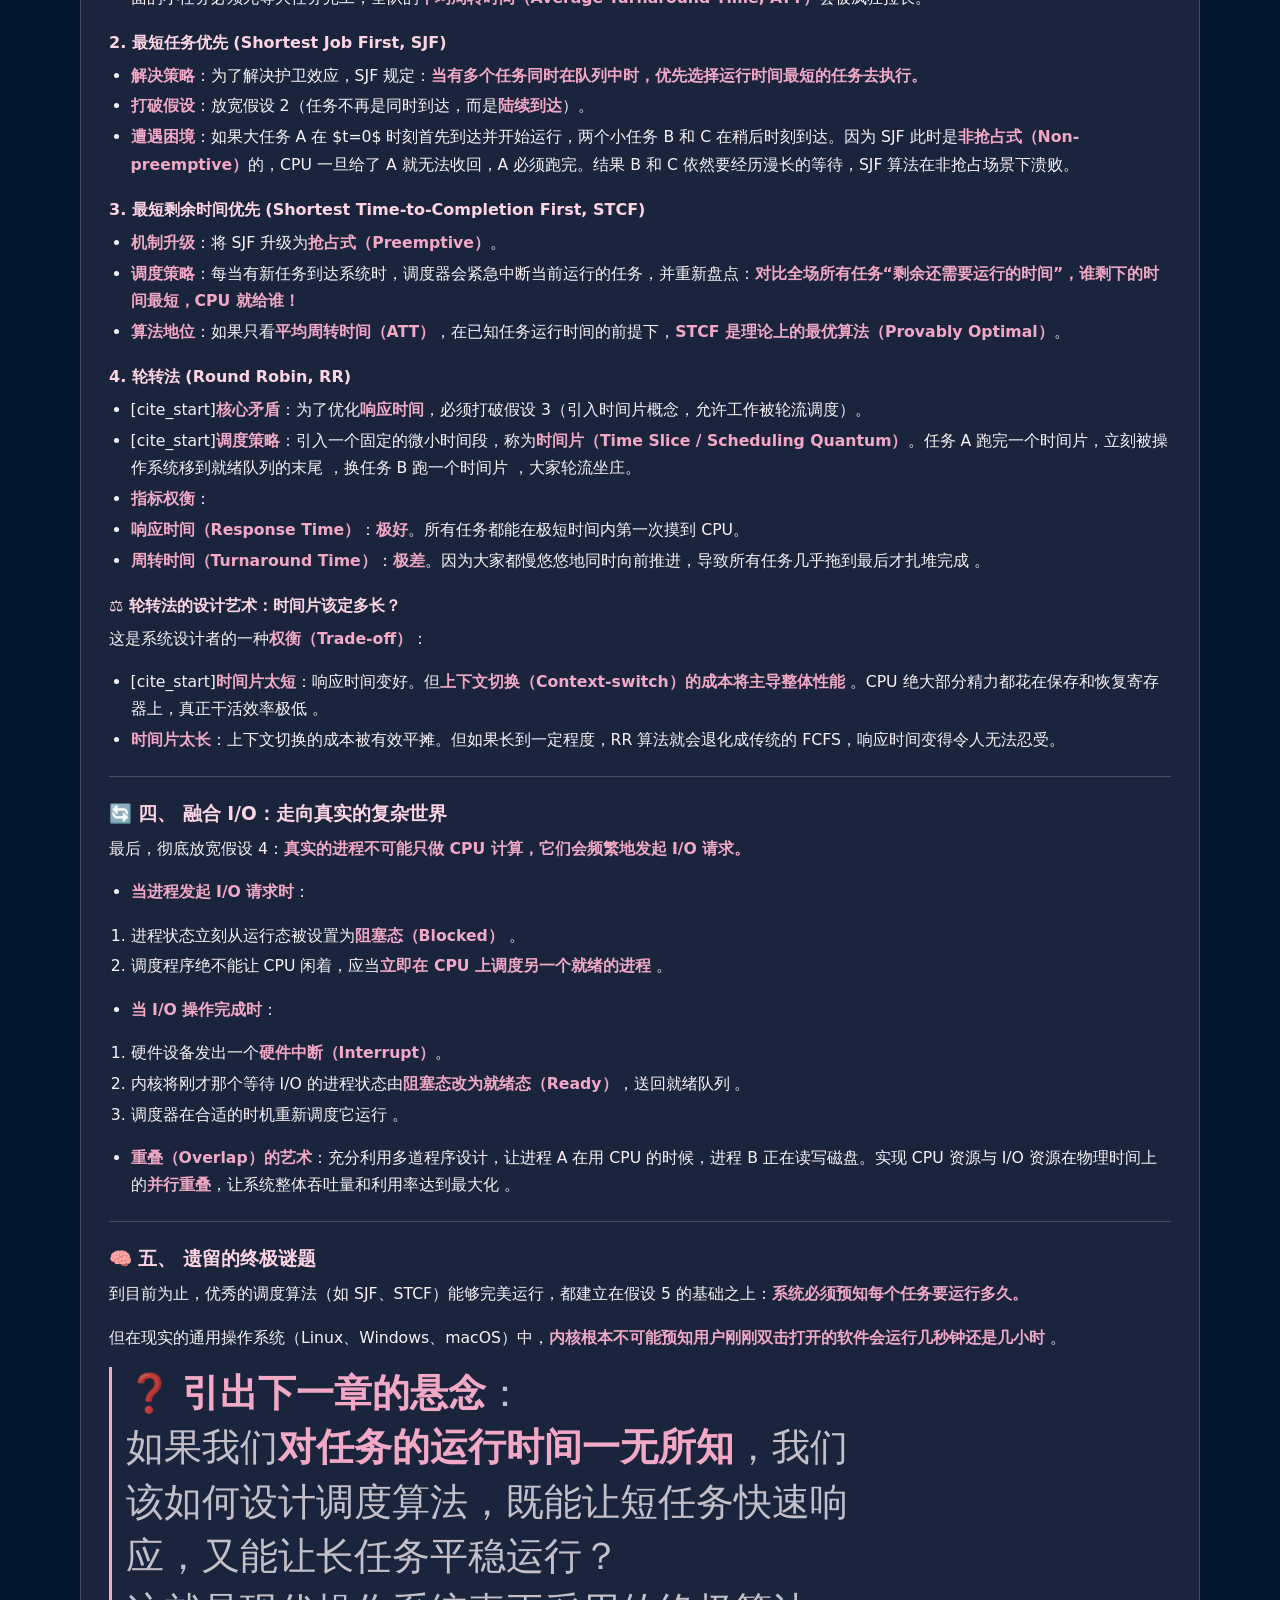
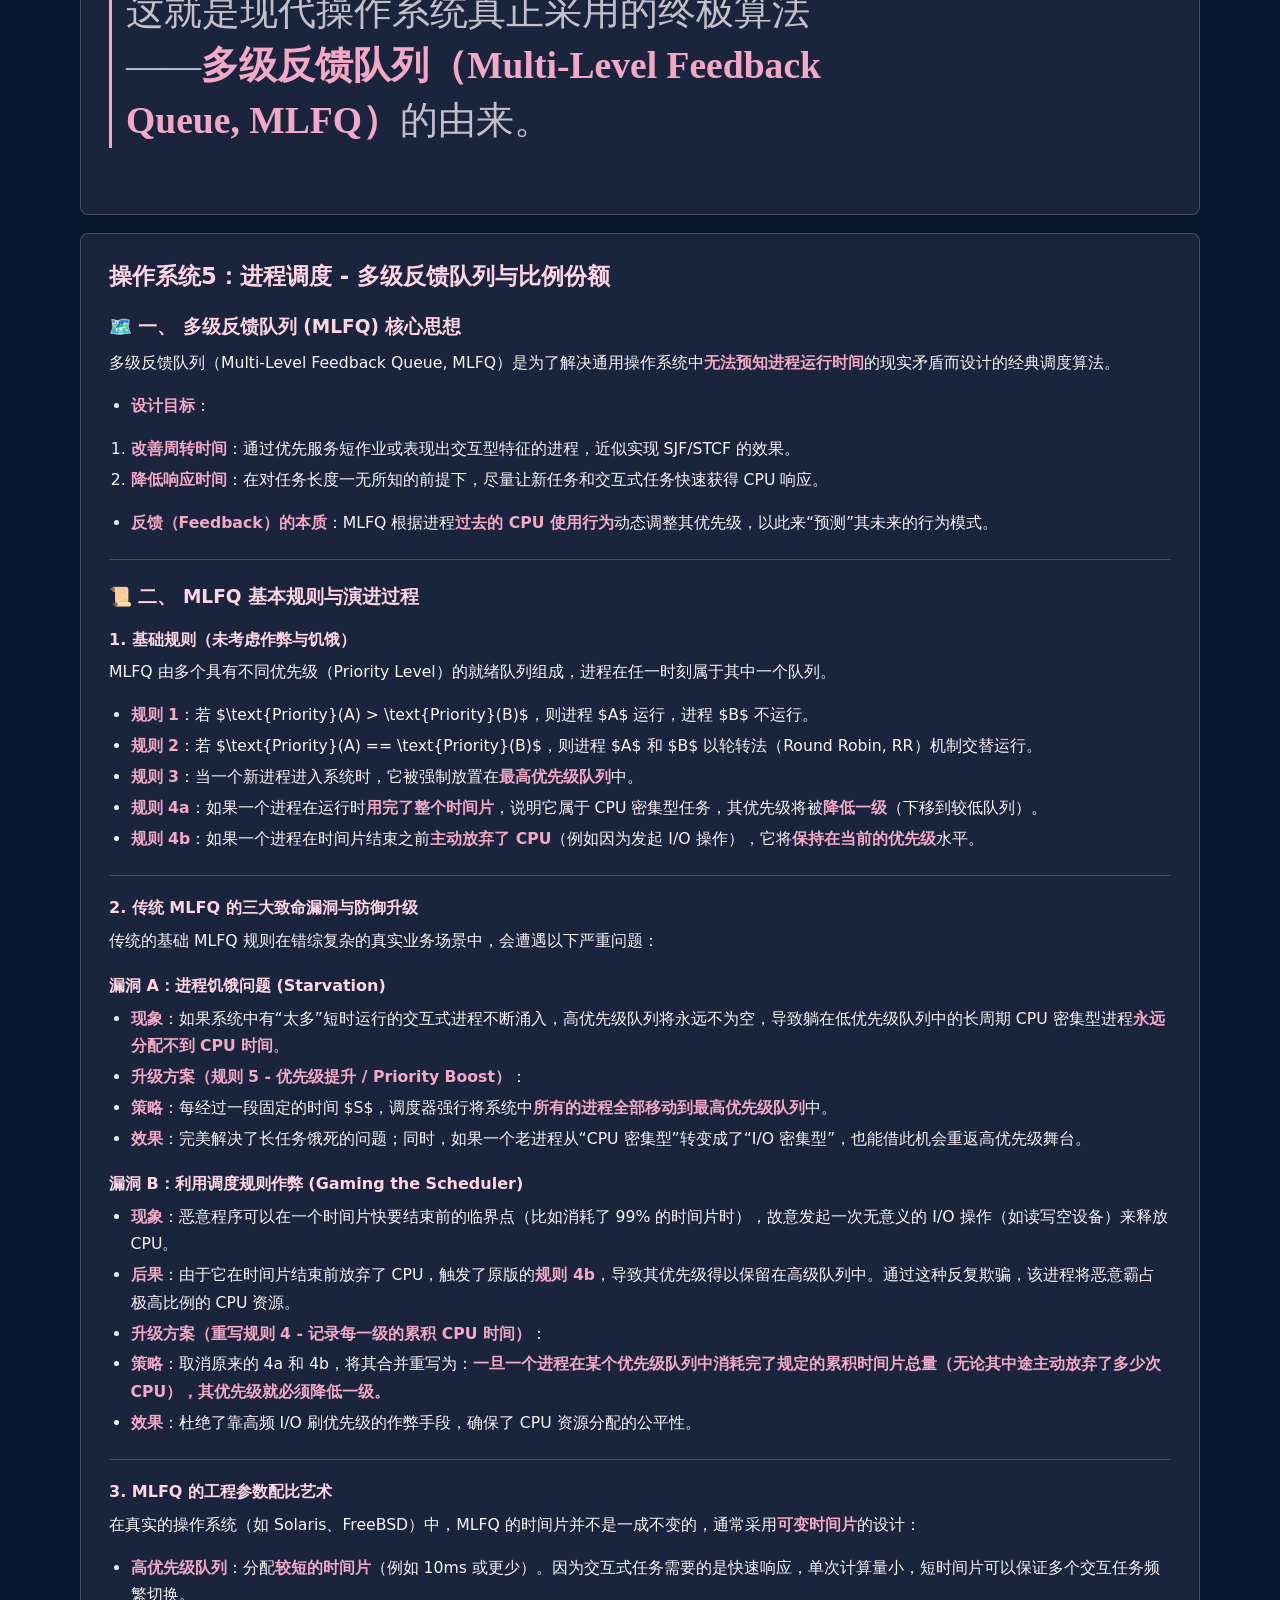
==== commit e1f0d3b4: "Add operating system chapter 5" ====
--- a/operating-system.html
+++ b/operating-system.html
@@ -33,6 +33,7 @@
         <a href="#os-note-2">Operating System 2</a>
         <a href="#os-note-3">Operating System 3</a>
         <a href="#os-note-4">Operating System 4</a>
+        <a href="#os-note-5">Operating System 5</a>
       </nav>
 
       <article id="os-note-1" class="note-document">
@@ -49,6 +50,10 @@
 
       <article id="os-note-4" class="note-document">
         <div class="markdown-body" data-note-src="notes/操作系统/4.md">Loading note...</div>
+      </article>
+
+      <article id="os-note-5" class="note-document">
+        <div class="markdown-body" data-note-src="notes/操作系统/5.md">Loading note...</div>
       </article>
       
     </section>
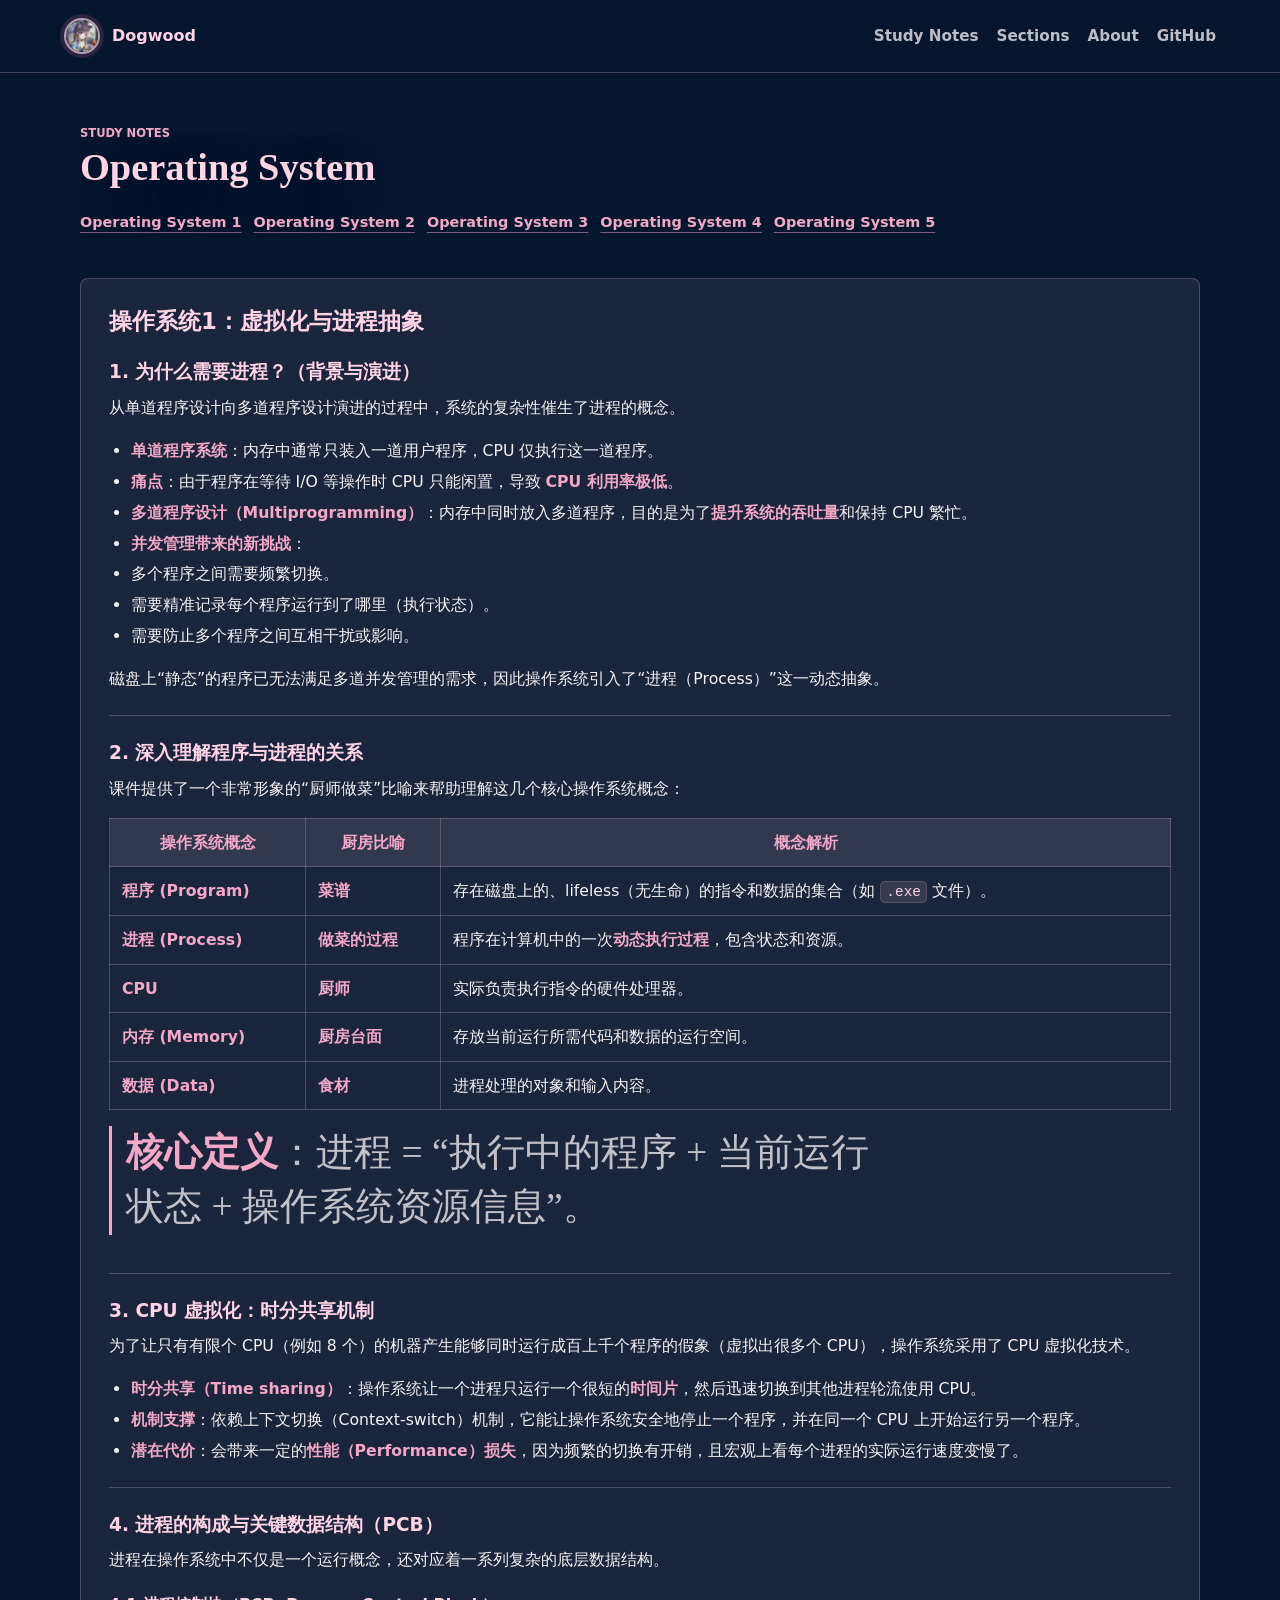
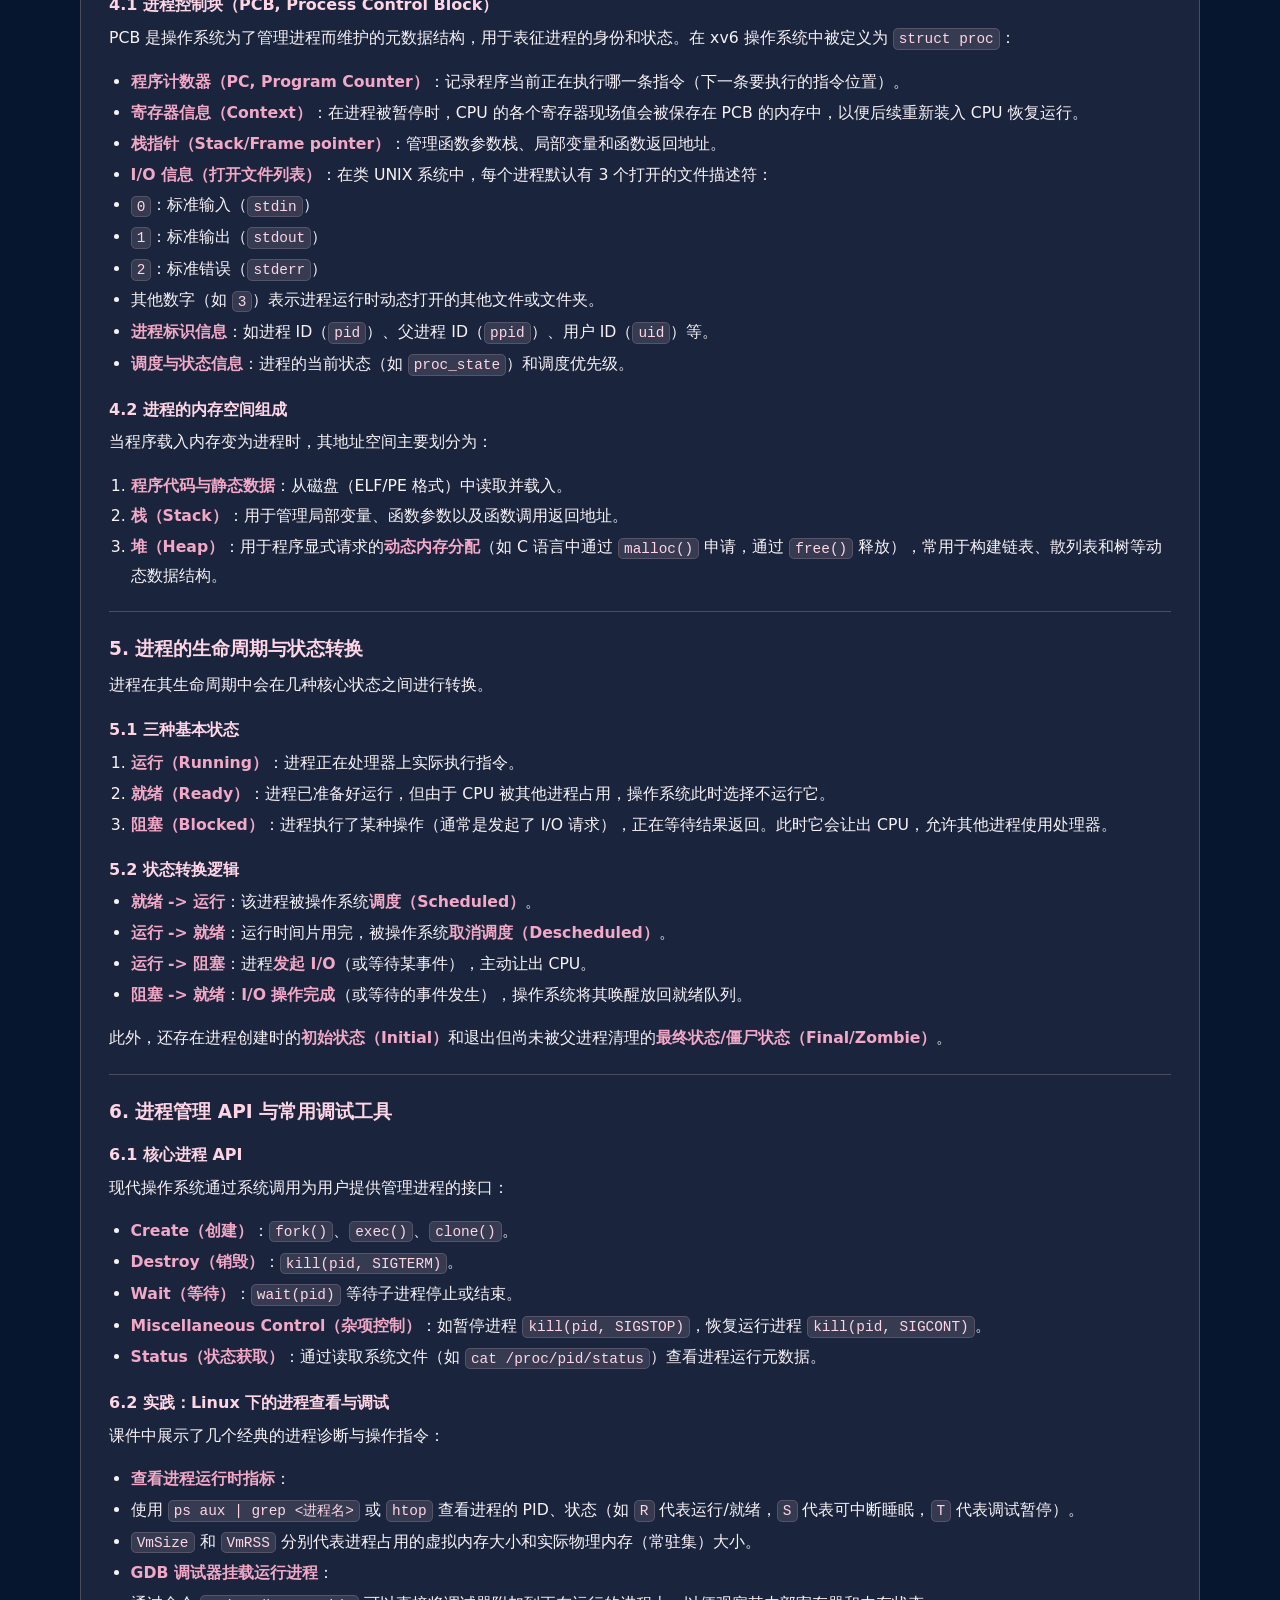
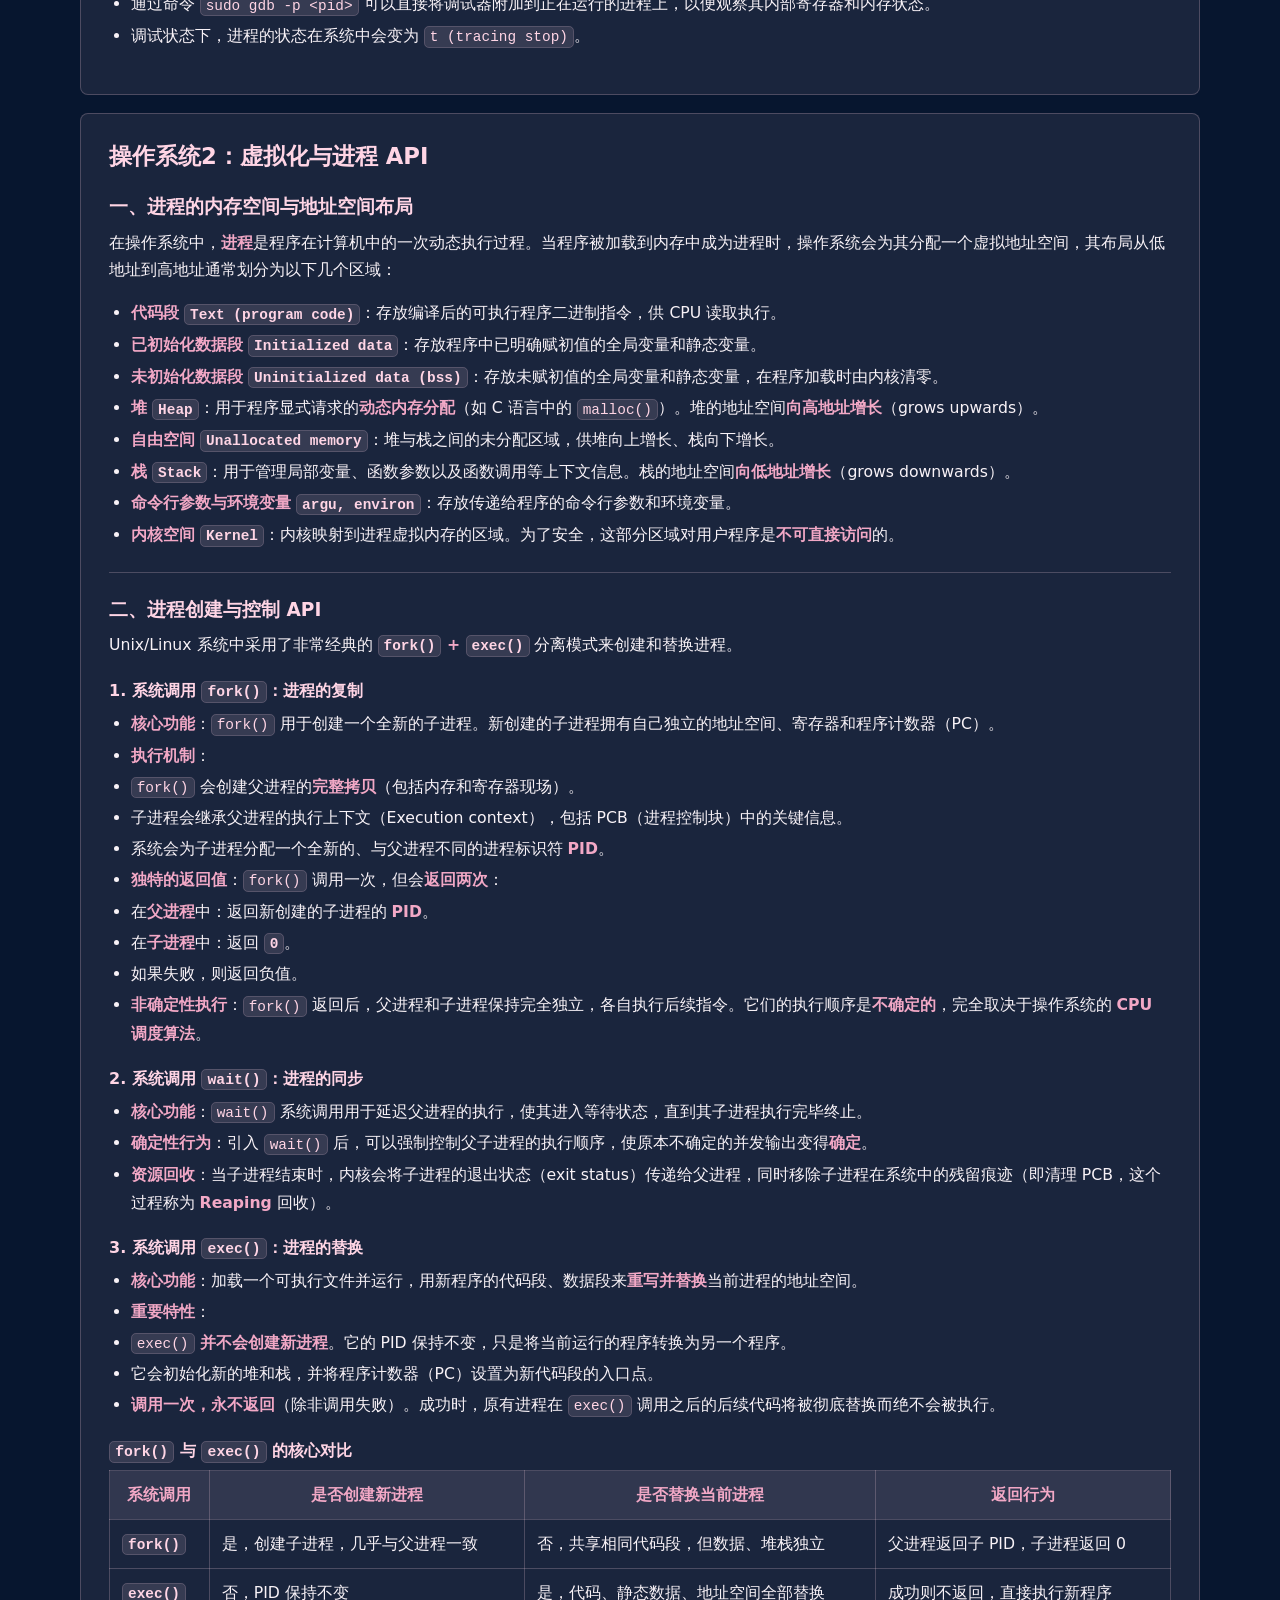
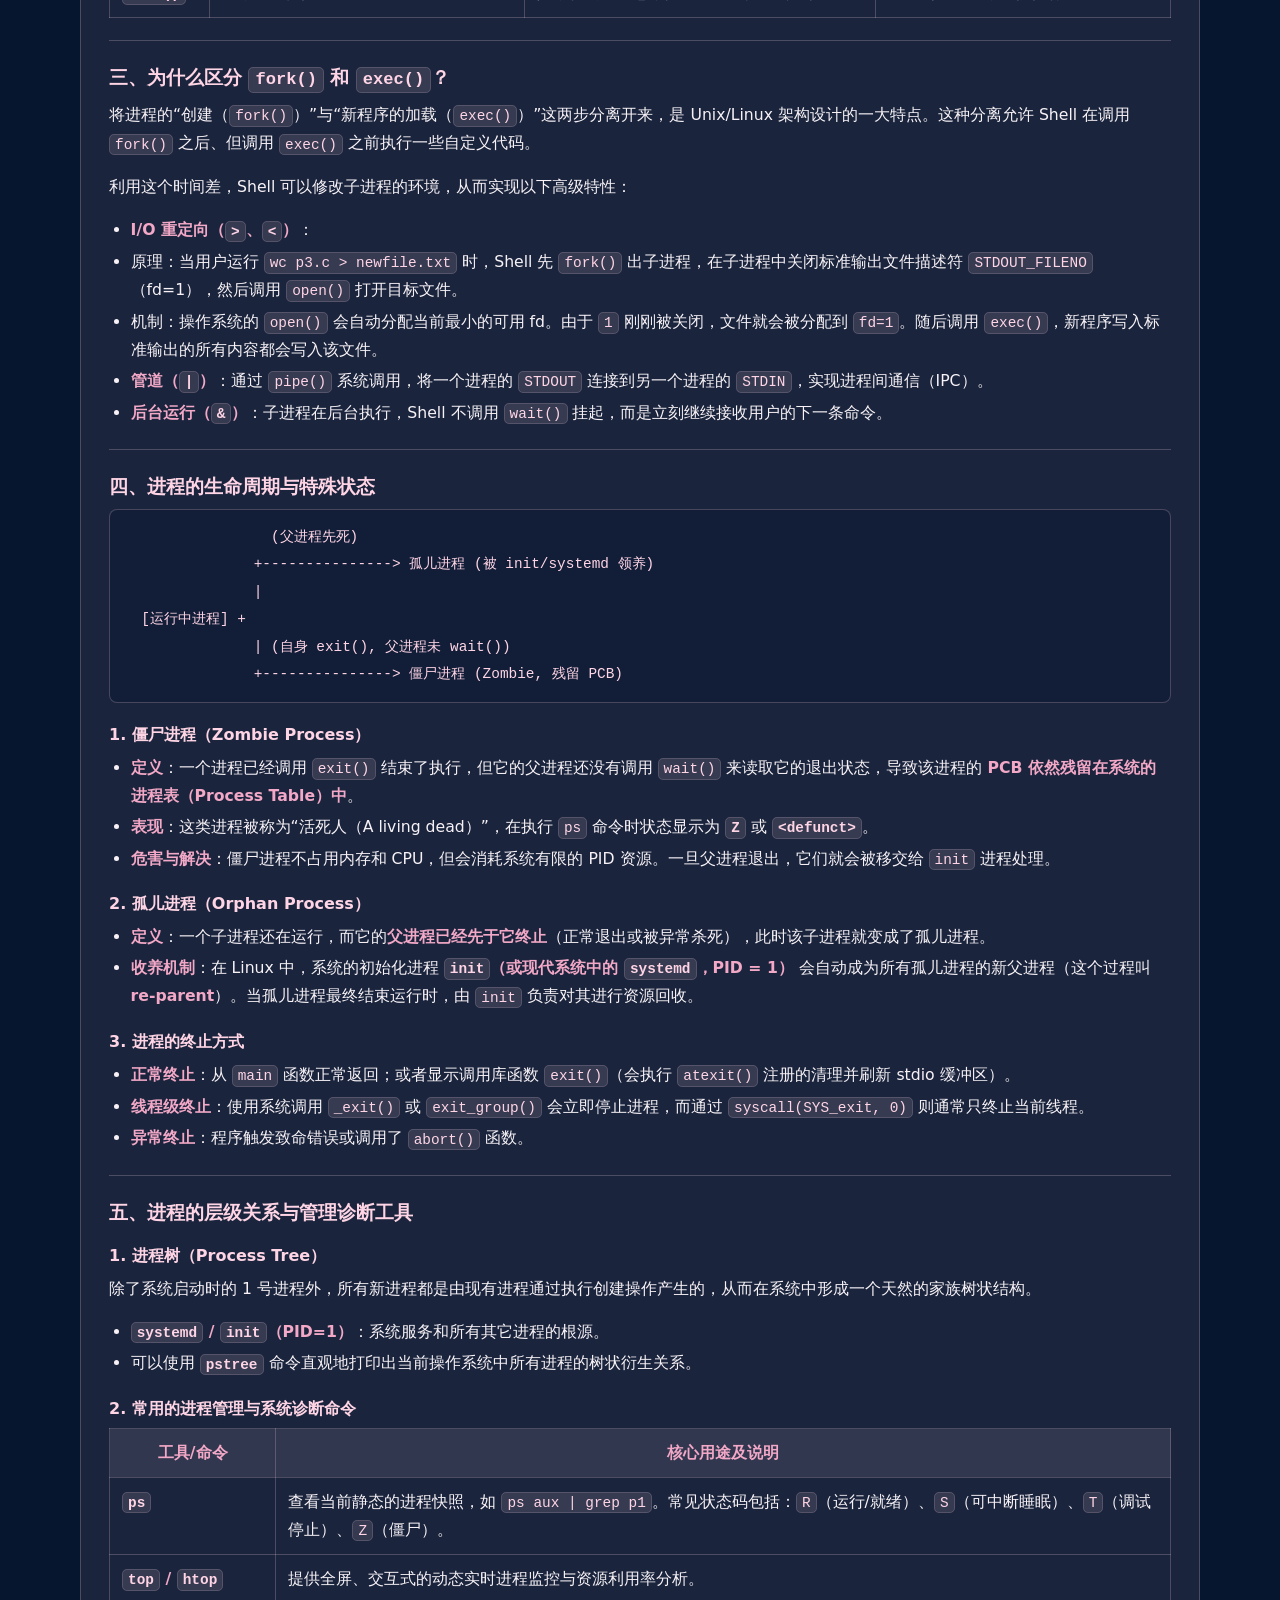
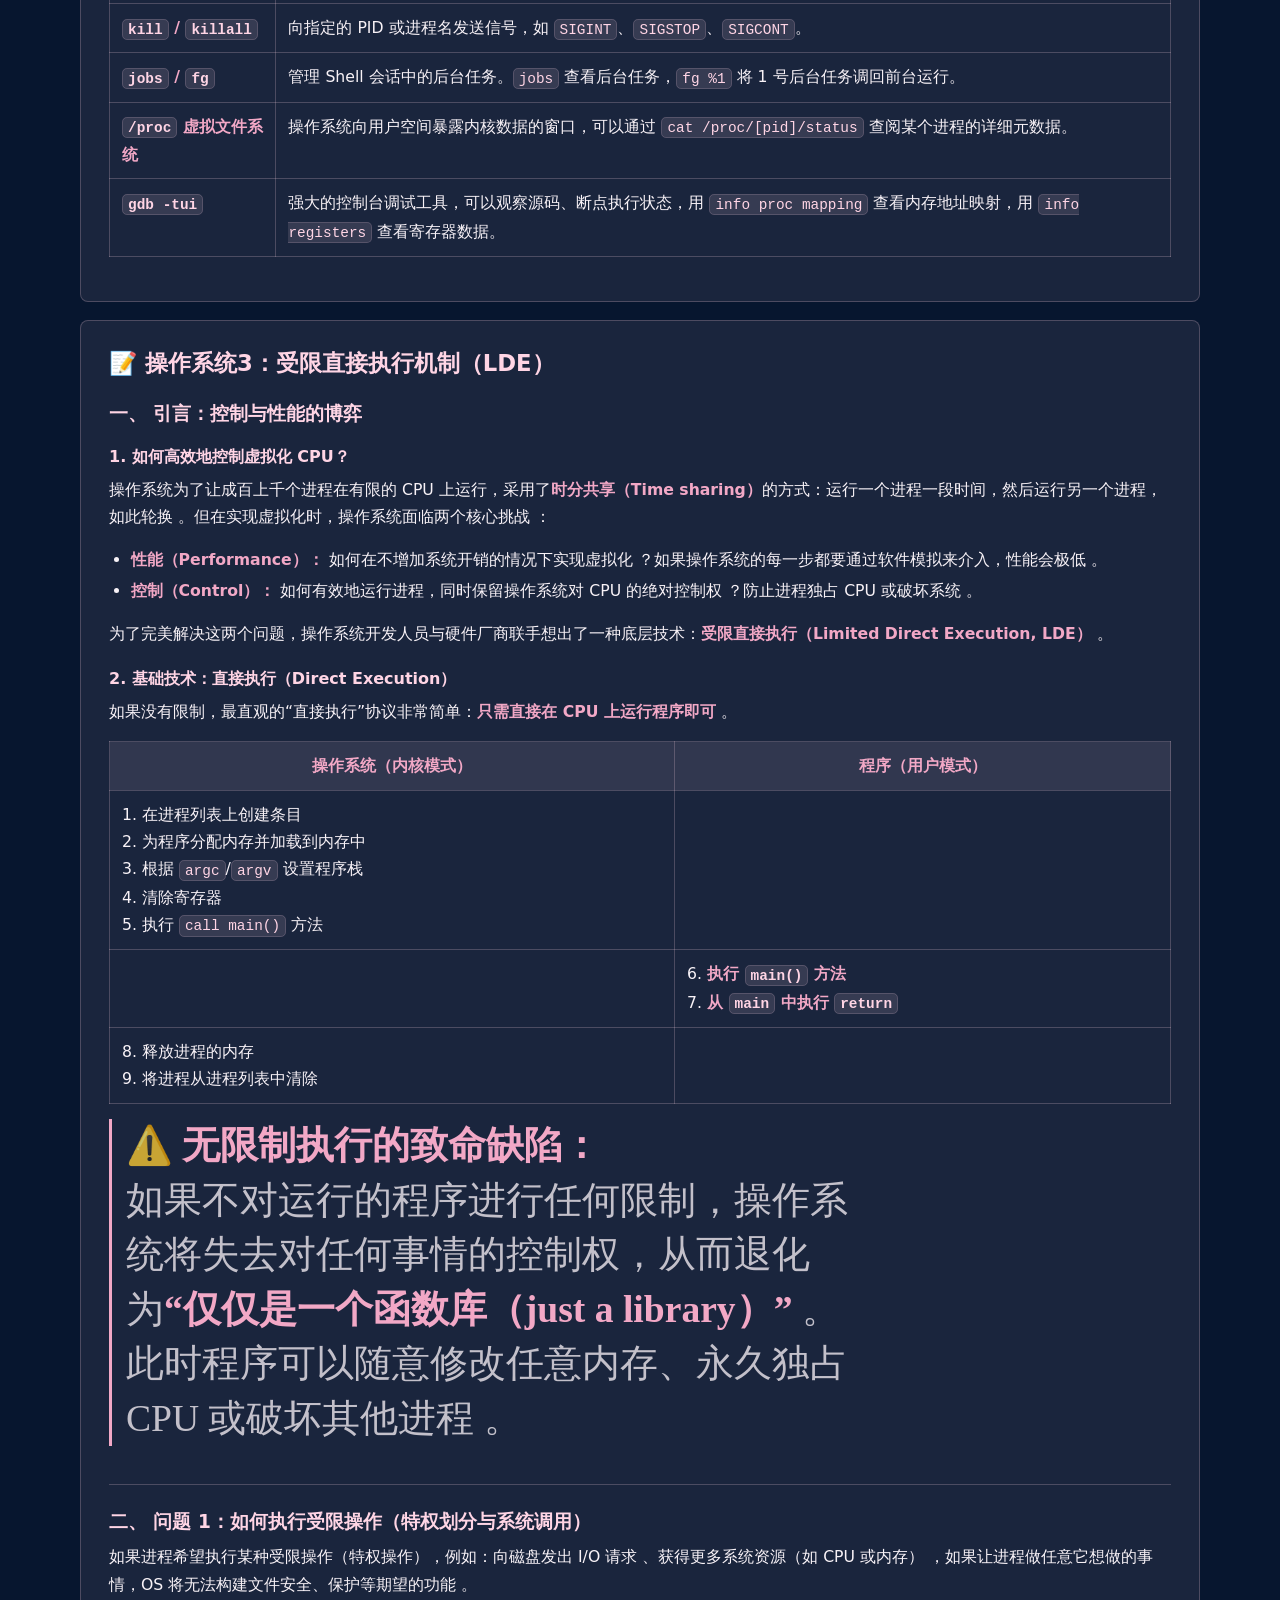
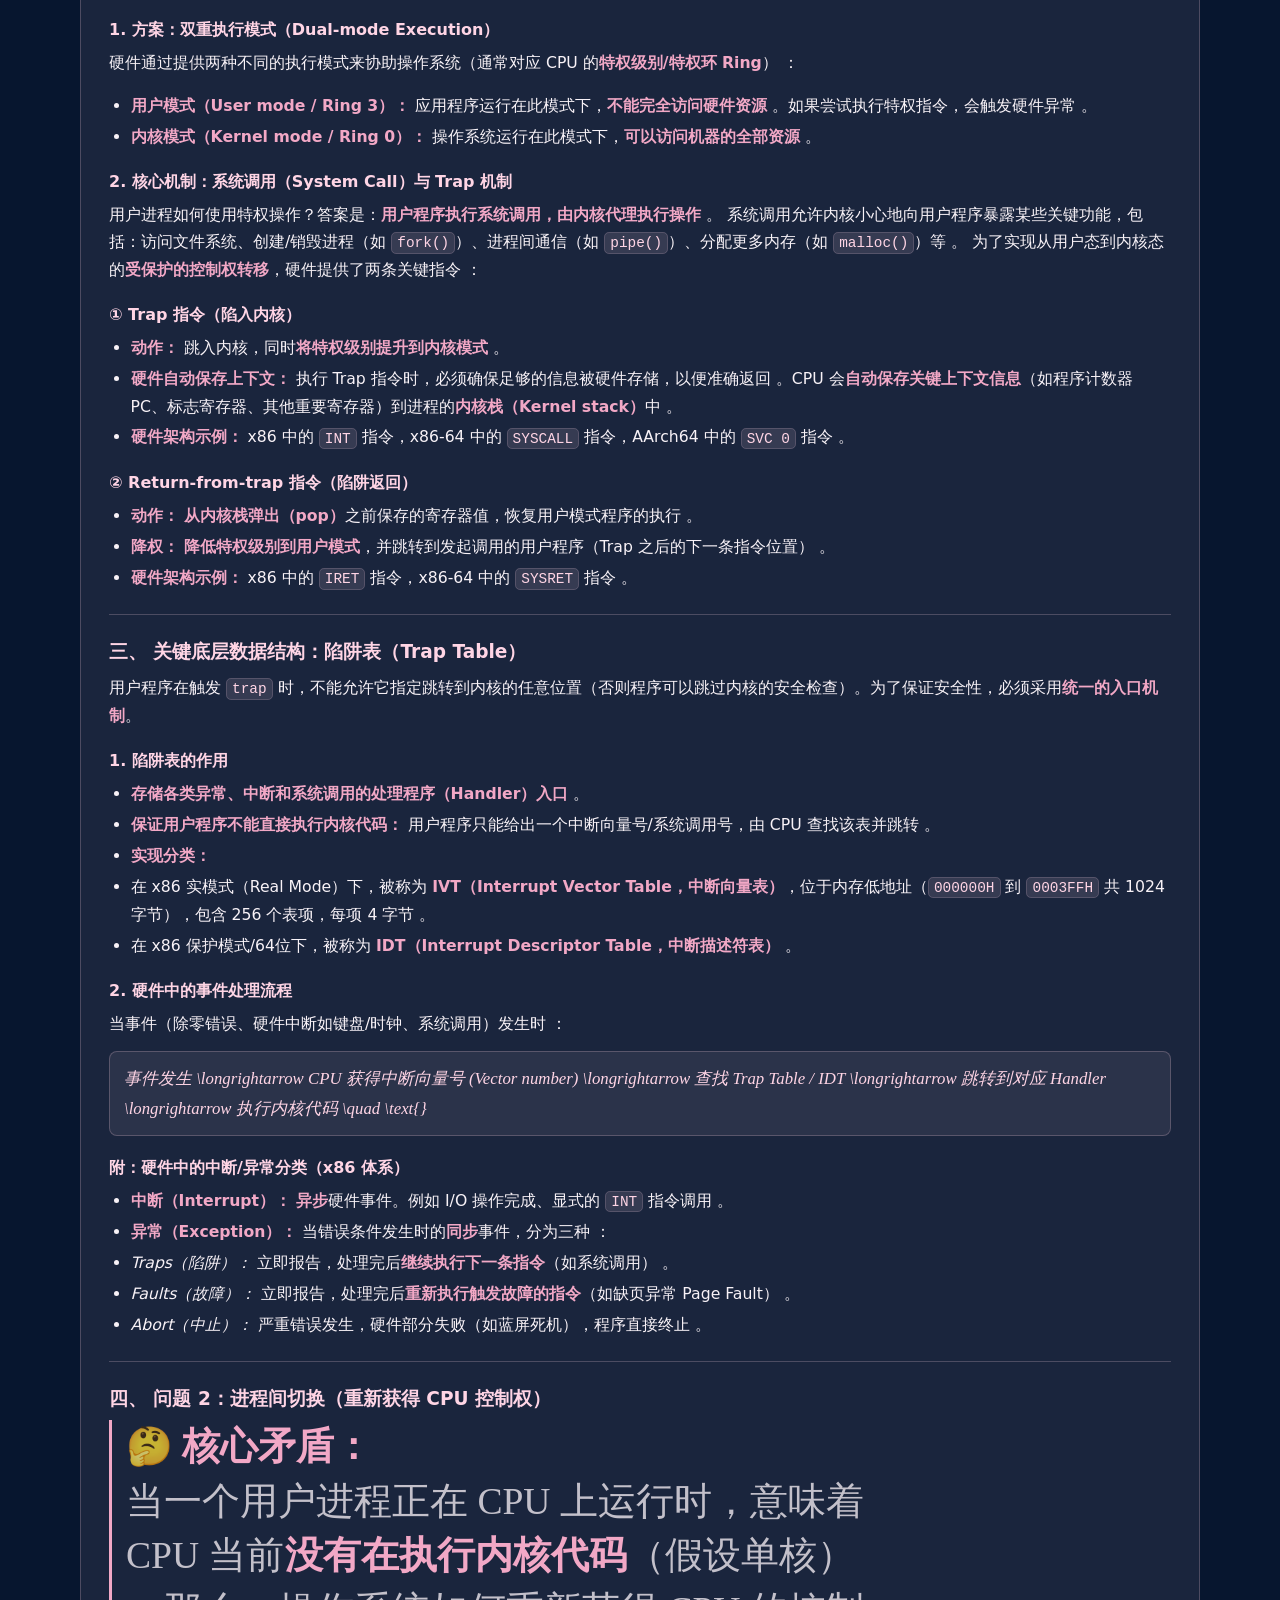
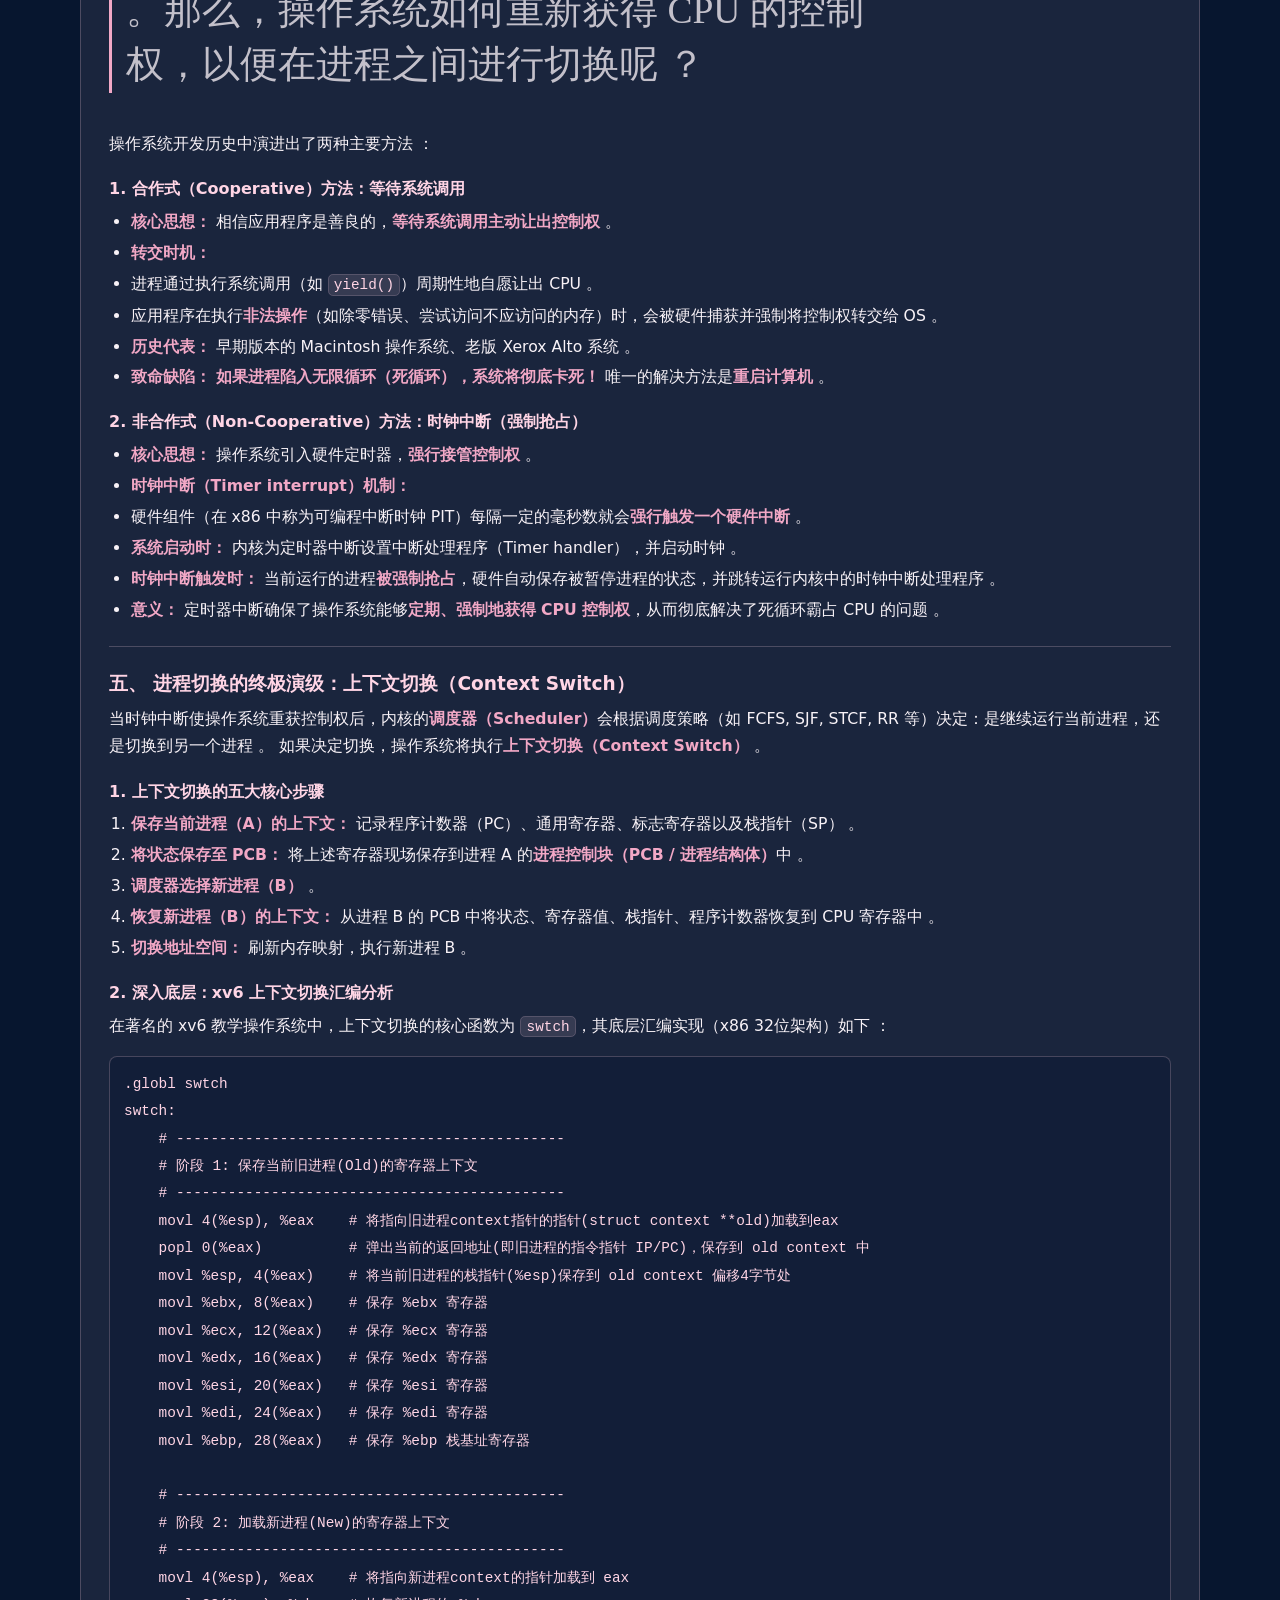
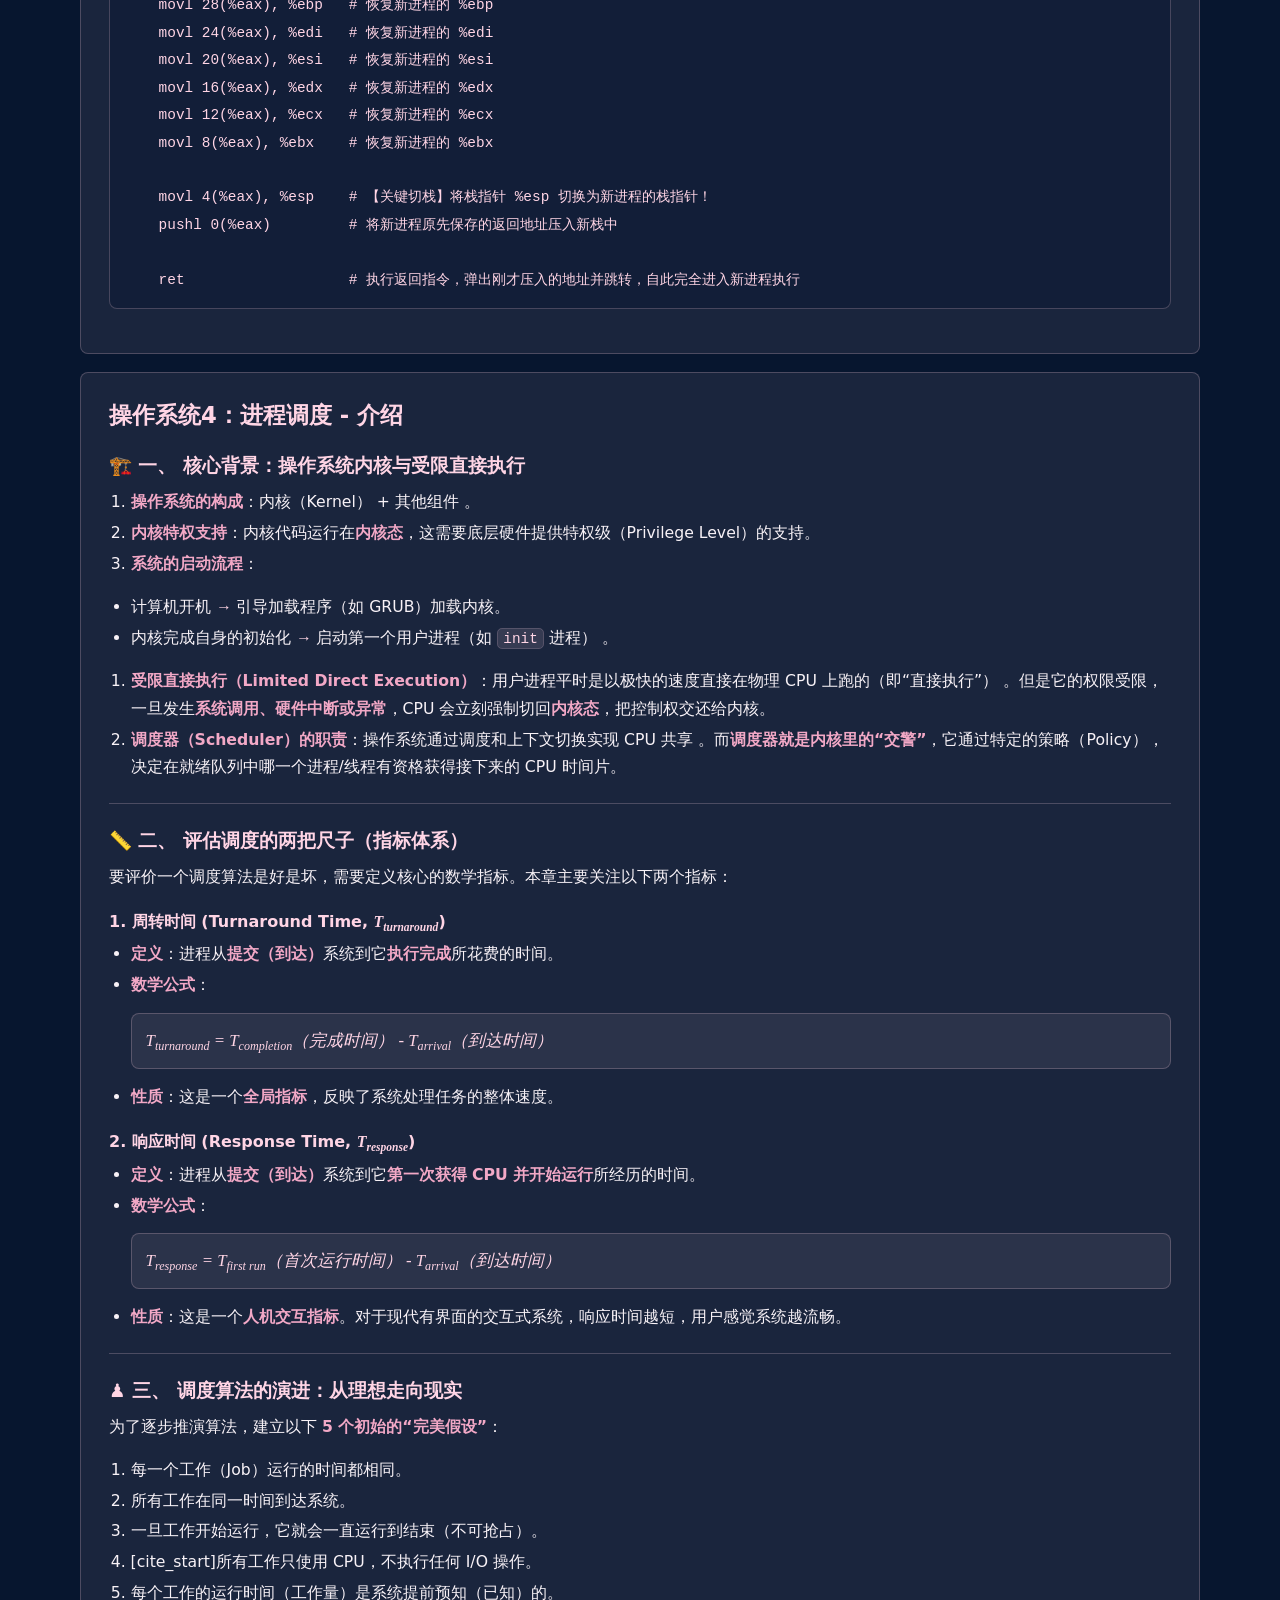
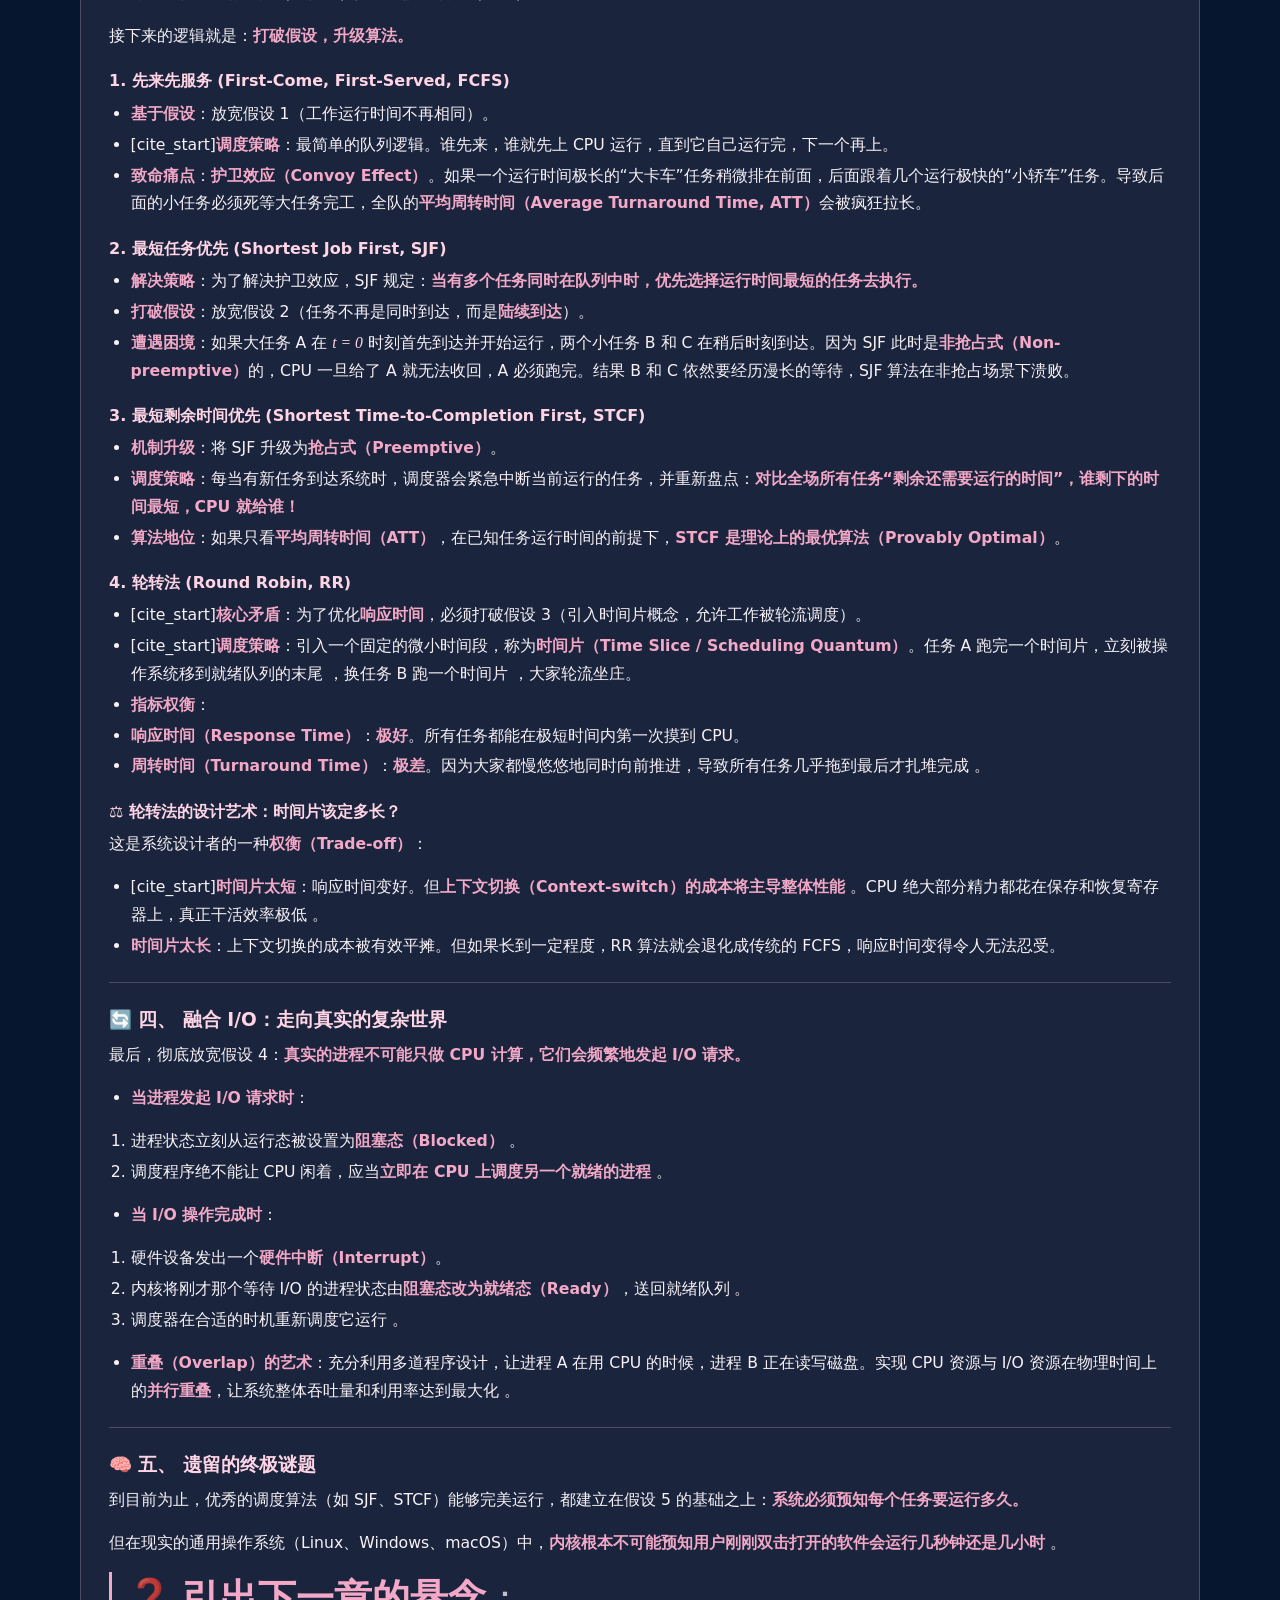
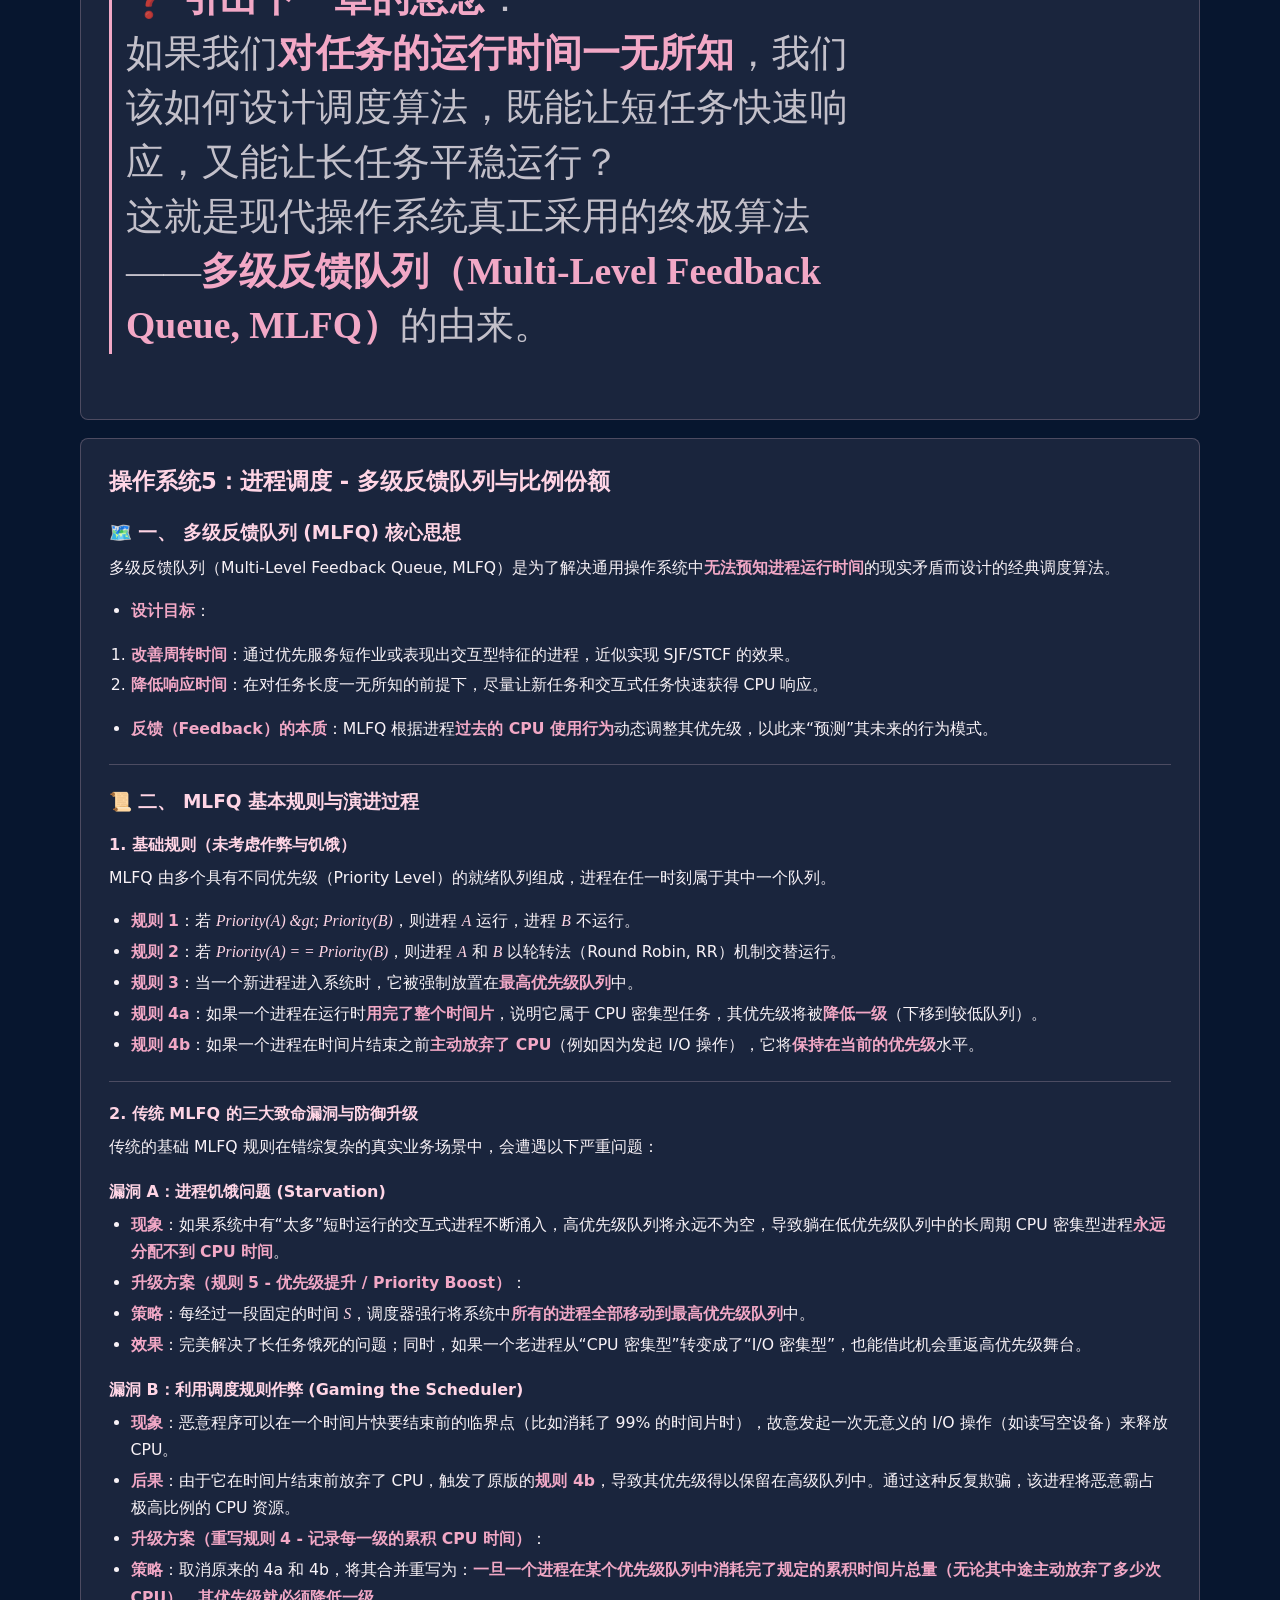
==== commit 50b4dabc: "Support simple math rendering in notes" ====
--- a/operating-system.html
+++ b/operating-system.html
@@ -70,12 +70,40 @@
       .replaceAll("<", "&lt;")
       .replaceAll(">", "&gt;");
 
+    const renderMath = (source, display = false) => {
+      let html = escapeHtml(source.trim())
+        .replace(/\\rightarrow/g, "→")
+        .replace(/\\leftarrow/g, "←")
+        .replace(/\\times/g, "×")
+        .replace(/\\leq/g, "≤")
+        .replace(/\\geq/g, "≥")
+        .replace(/\\neq/g, "≠")
+        .replace(/\\text\{([^{}]+)\}/g, "<span class=\"math-text\">$1</span>")
+        .replace(/_\{([^{}]+)\}/g, "<sub>$1</sub>")
+        .replace(/\^\{([^{}]+)\}/g, "<sup>$1</sup>")
+        .replace(/\\_/g, "_")
+        .replace(/\s*=\s*/g, " = ")
+        .replace(/\s*-\s*/g, " - ");
+
+      html = html.replace(/([A-Za-z])(?:<sub>|$)/g, (match) =>
+        match.startsWith("<") ? match : `<var>${match[0]}</var>${match.slice(1)}`
+      );
+
+      return `<span class="${display ? "math-display" : "math-inline"}">${html}</span>`;
+    };
+
+    const renderMathSegments = (text) => text
+      .replace(/\$\$([\s\S]+?)\$\$/g, (_, formula) => renderMath(formula, true))
+      .replace(/\$([^$\n]+?)\$/g, (_, formula) => renderMath(formula, false));
+
     const inlineMarkdown = (text) => escapeHtml(text)
       .replace(/&lt;br\s*\/?&gt;/gi, "<br>")
       .replace(/\\\|/g, "&#124;")
       .replace(/`([^`]+)`/g, "<code>$1</code>")
       .replace(/\*\*([^*]+)\*\*/g, "<strong>$1</strong>")
-      .replace(/\*([^*]+)\*/g, "<em>$1</em>");
+      .replace(/\*([^*]+)\*/g, "<em>$1</em>")
+      .replace(/\$\$([\s\S]+?)\$\$/g, (_, formula) => renderMath(formula, true))
+      .replace(/\$([^$\n]+?)\$/g, (_, formula) => renderMath(formula, false));
 
     const isTableDivider = (line) =>
       /^\s*\|?\s*:?-{3,}:?\s*(\|\s*:?-{3,}:?\s*)+\|?\s*$/.test(line);
@@ -142,6 +170,28 @@
         if (/^---+$/.test(trimmed)) {
           html.push("<hr>");
           i++;
+          continue;
+        }
+
+        if (trimmed.startsWith("$$")) {
+          const formula = [];
+          const first = trimmed.replace(/^\$\$/, "");
+          if (first && !first.endsWith("$$")) formula.push(first);
+          if (first.endsWith("$$")) {
+            html.push(renderMath(first.replace(/\$\$$/, ""), true));
+            i++;
+            continue;
+          }
+          i++;
+          while (i < lines.length && !lines[i].trim().endsWith("$$")) {
+            formula.push(lines[i]);
+            i++;
+          }
+          if (i < lines.length) {
+            formula.push(lines[i].trim().replace(/\$\$$/, ""));
+            i++;
+          }
+          html.push(renderMath(formula.join(" "), true));
           continue;
         }
 
--- a/styles.css
+++ b/styles.css
@@ -472,6 +472,37 @@
   font-size: 0.92em;
 }
 
+.math-inline,
+.math-display {
+  color: var(--rose);
+  font-family: Georgia, "Times New Roman", serif;
+  font-style: italic;
+}
+
+.math-inline sub,
+.math-display sub,
+.math-inline sup,
+.math-display sup {
+  font-size: 0.72em;
+  line-height: 0;
+}
+
+.math-text {
+  font-family: "Microsoft YaHei", "PingFang SC", "Noto Sans CJK SC", system-ui, sans-serif;
+  font-style: normal;
+}
+
+.math-display {
+  display: block;
+  margin: 0.9rem 0;
+  padding: 12px 14px;
+  overflow-x: auto;
+  background: rgba(255, 213, 229, 0.08);
+  border: 1px solid var(--line);
+  border-radius: 8px;
+  font-size: 1.05rem;
+}
+
 .markdown-body pre {
   padding: 14px;
   overflow-x: auto;
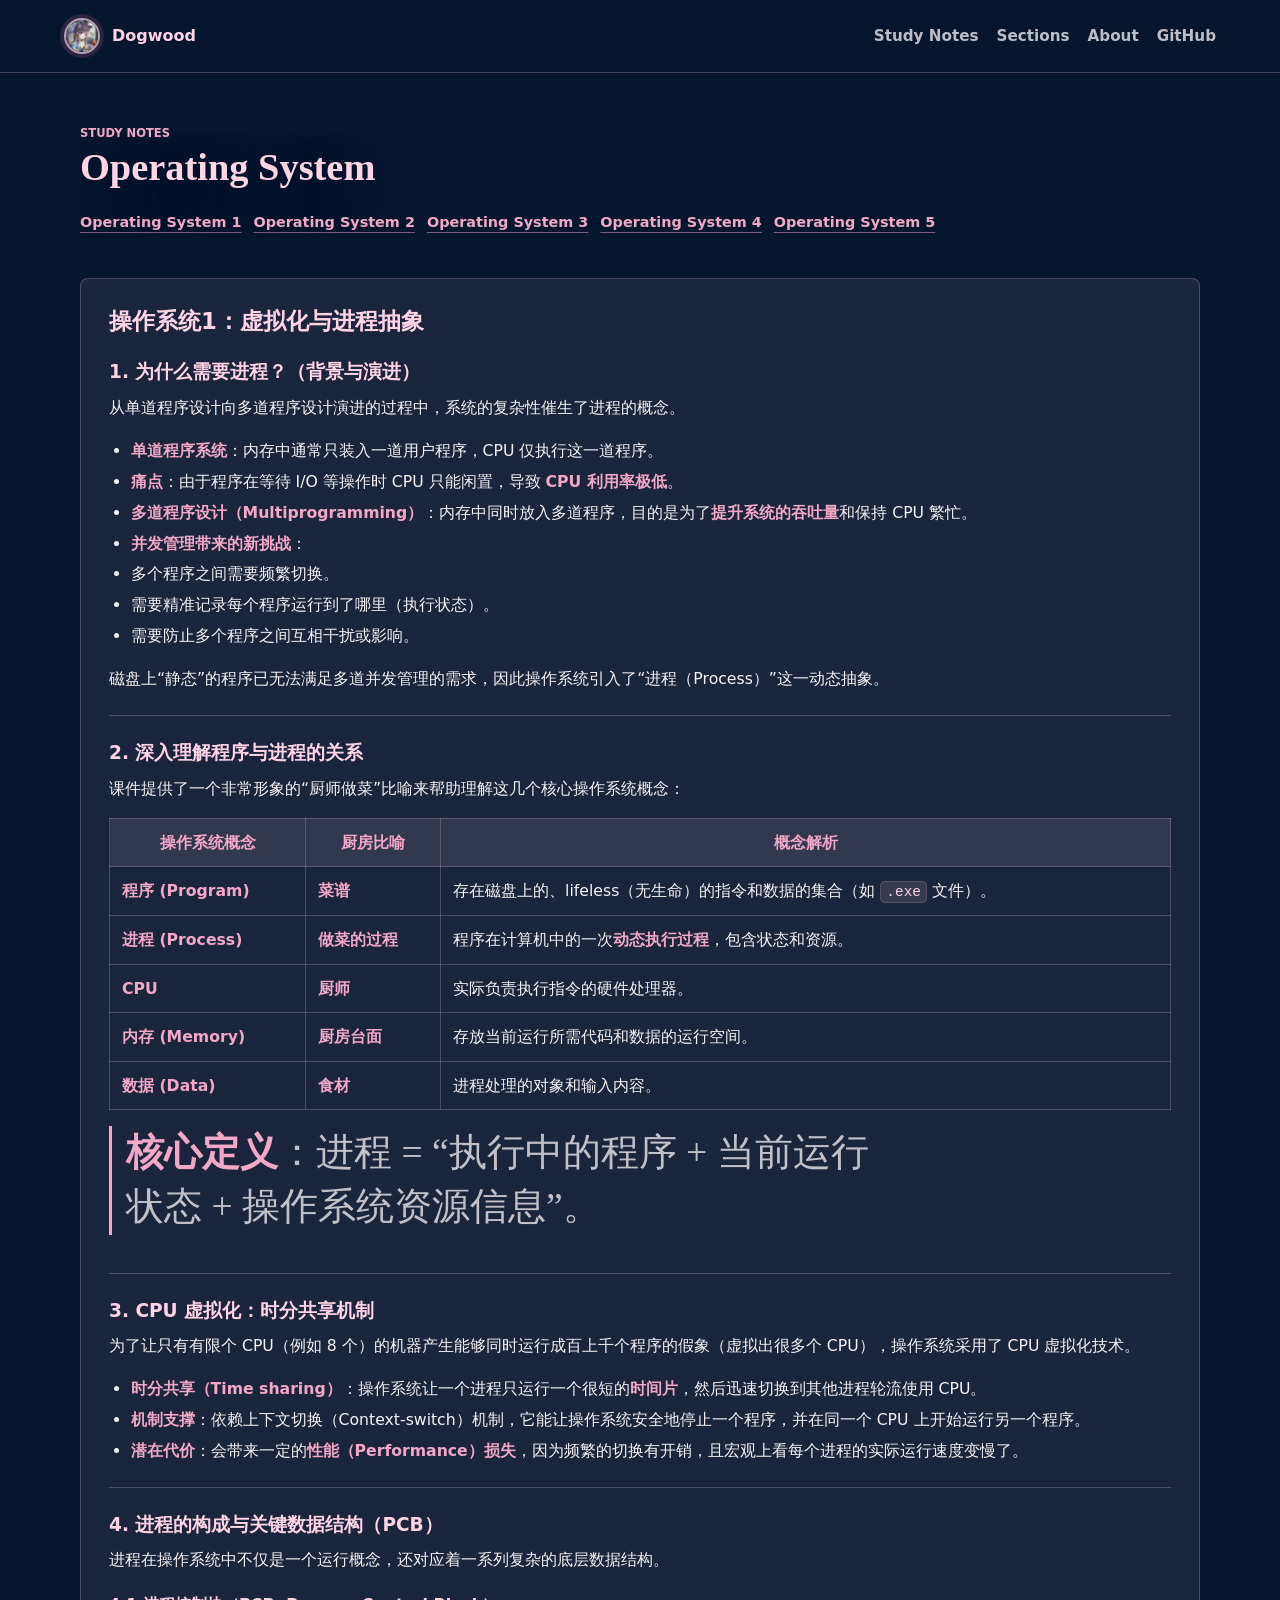
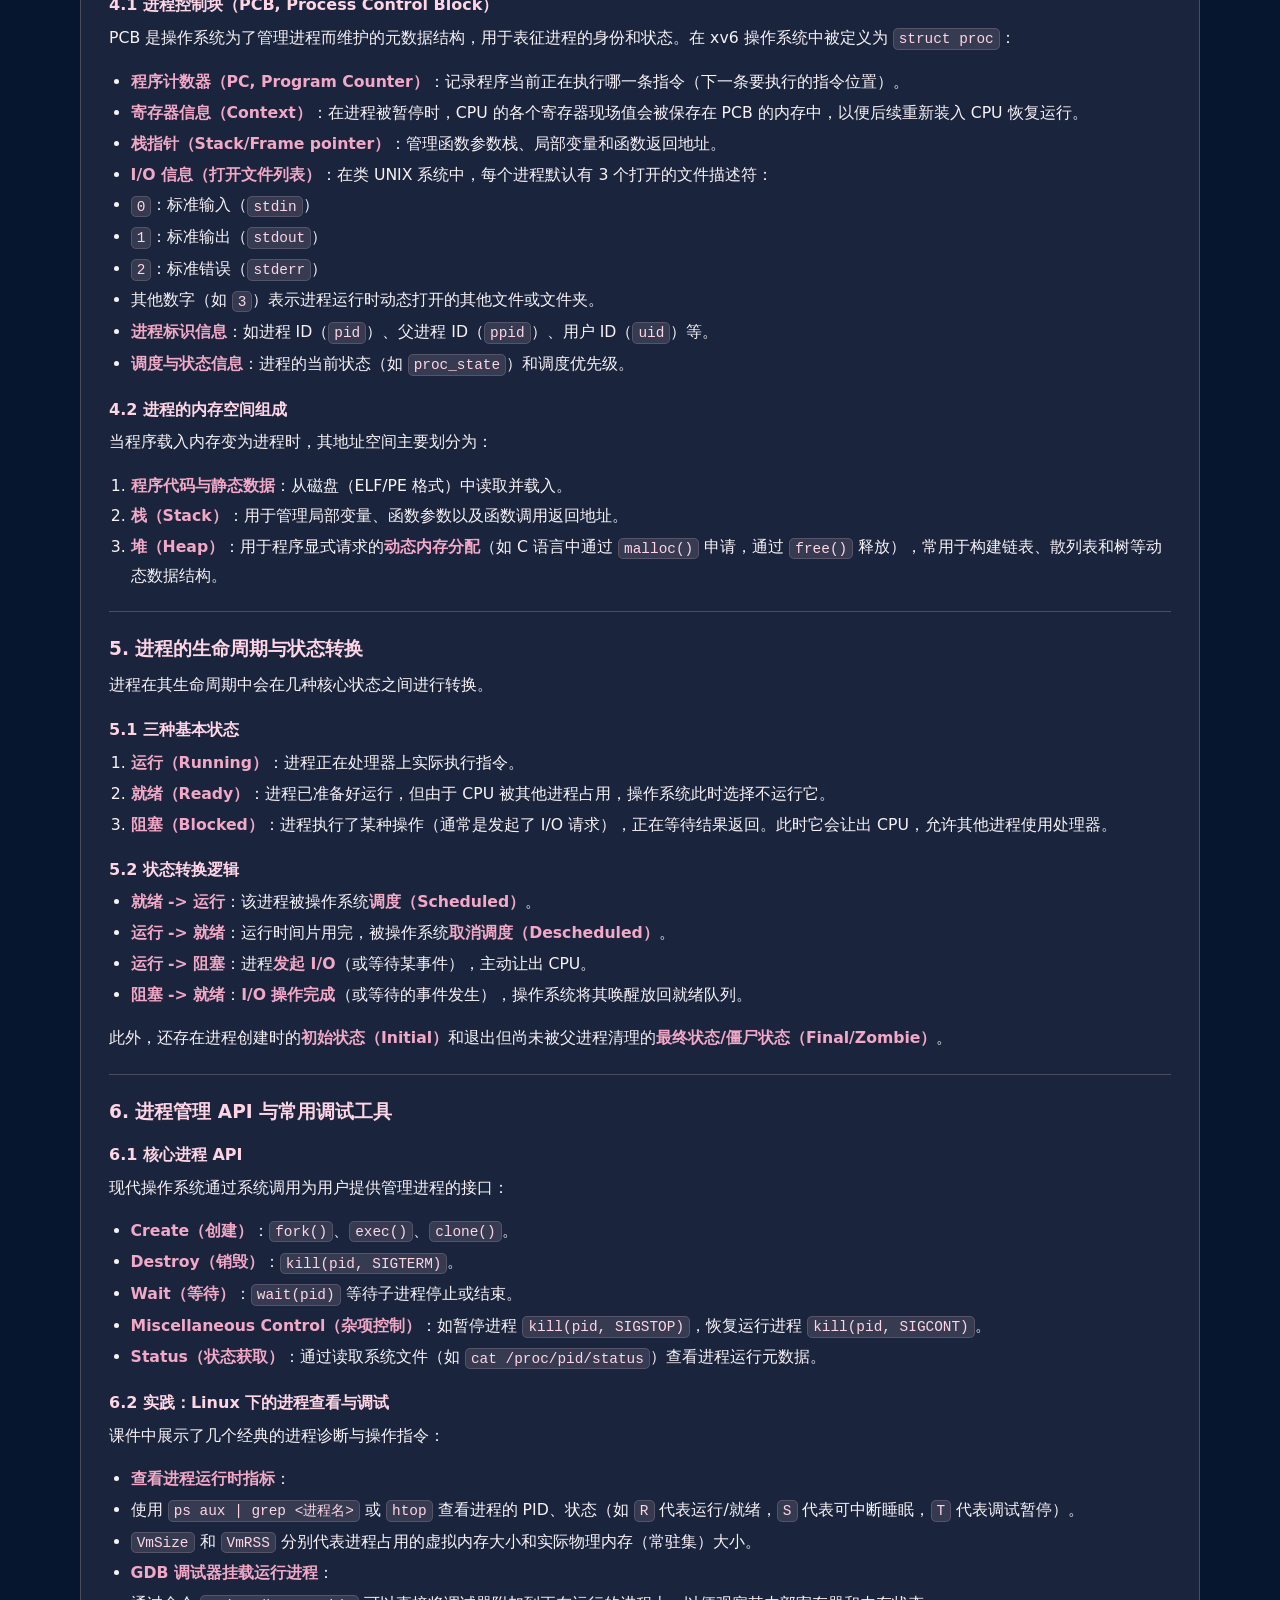
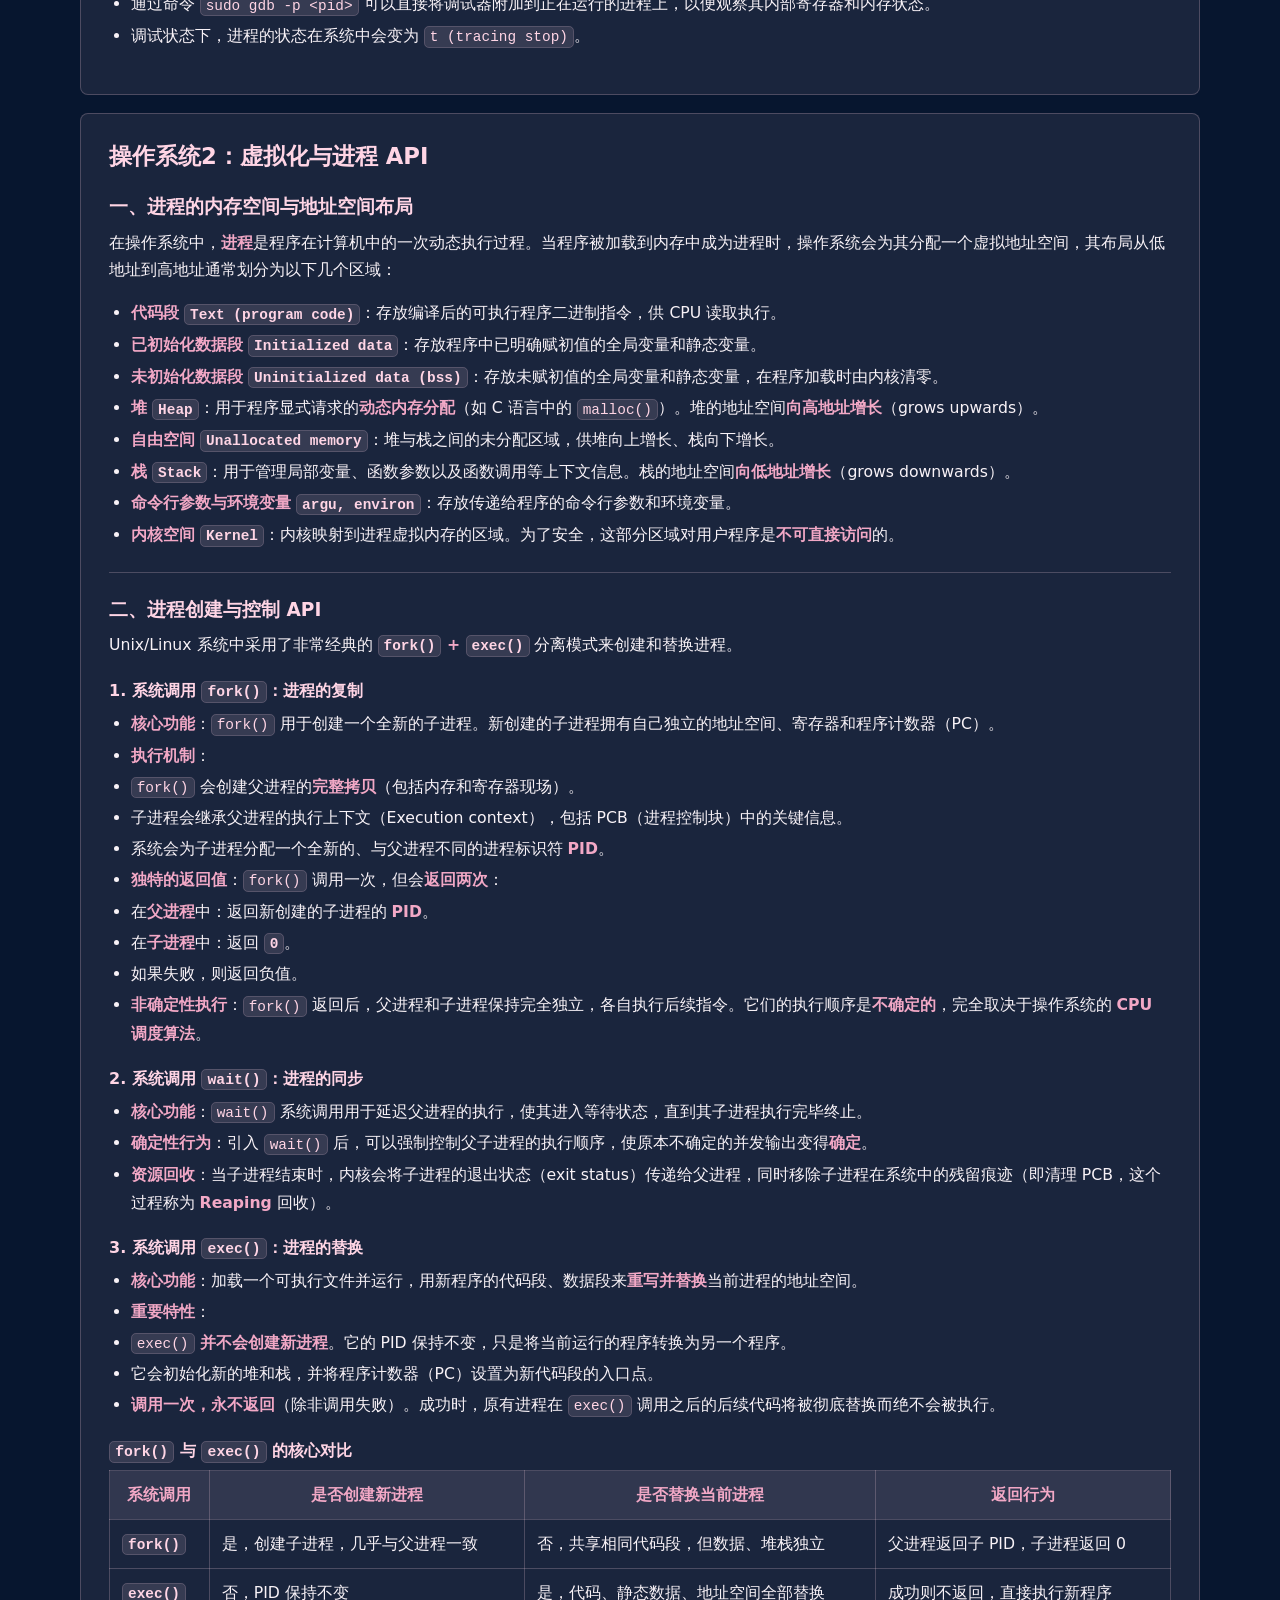
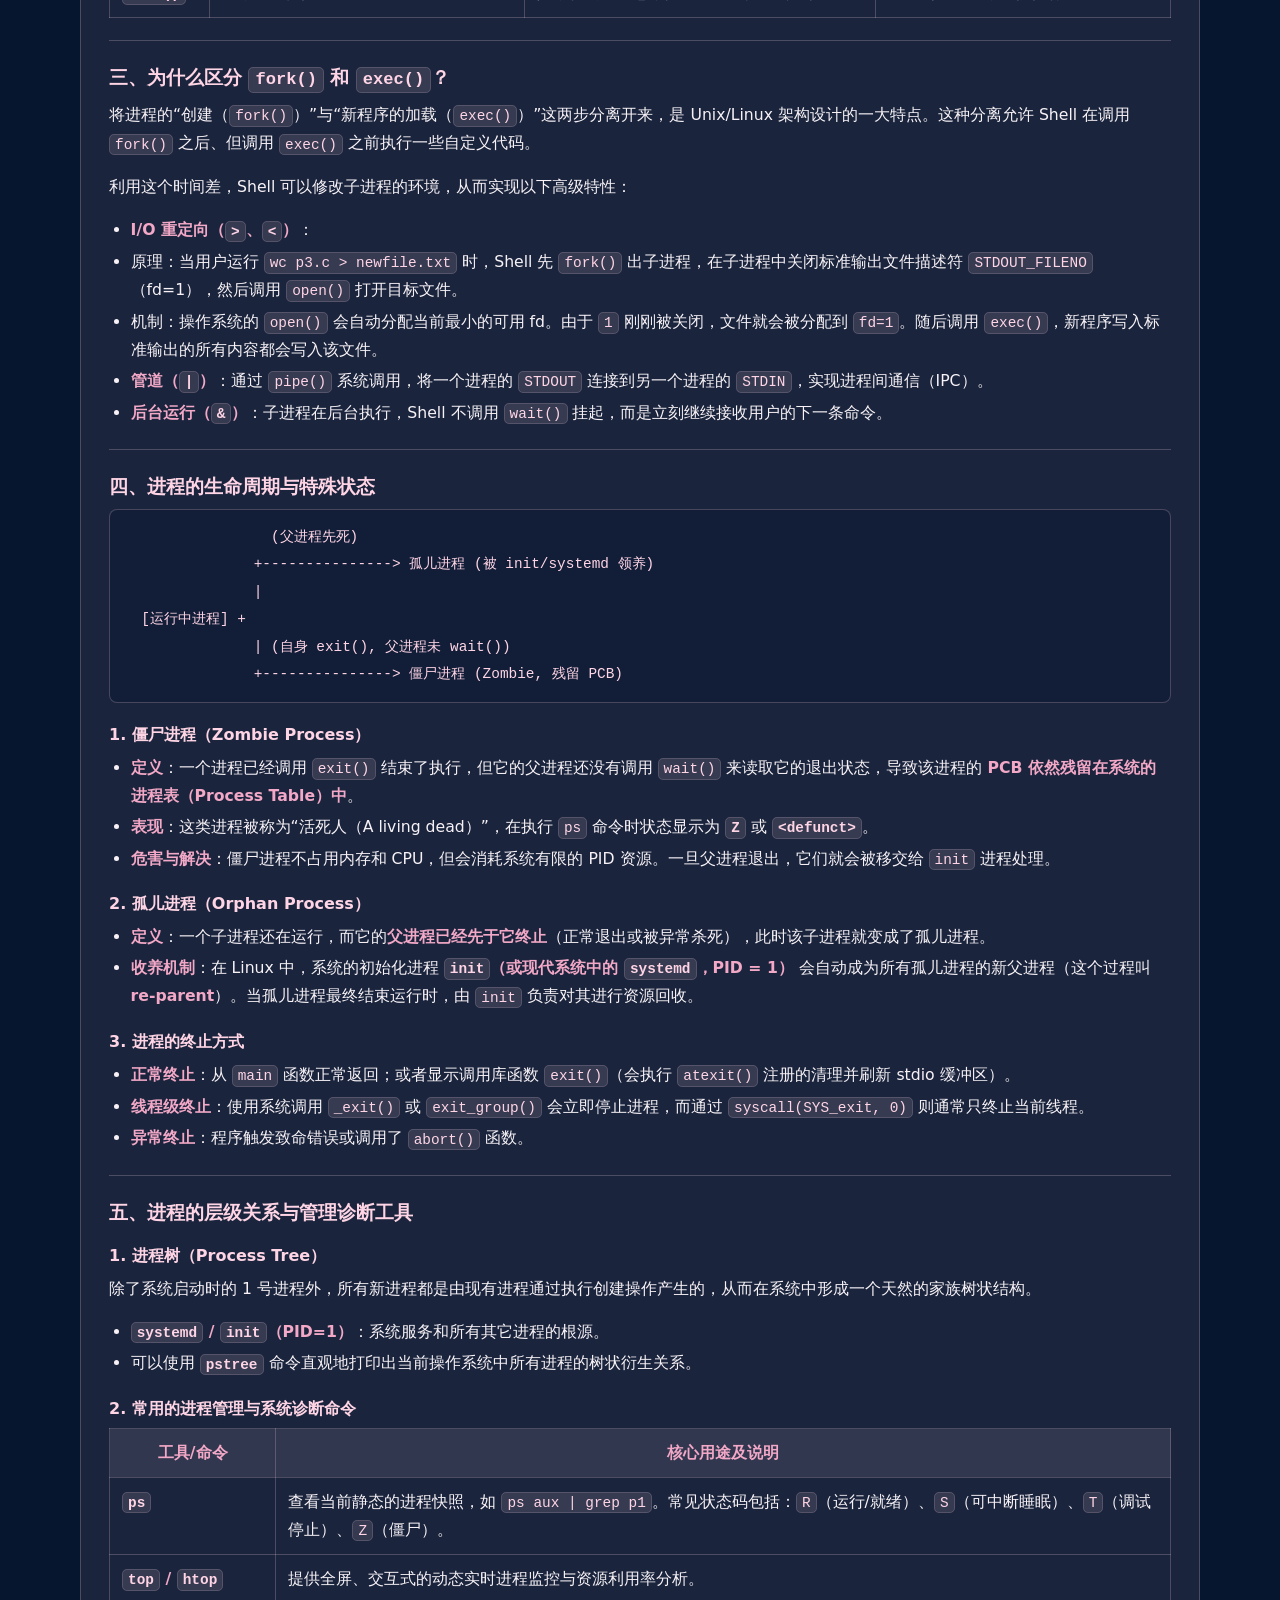
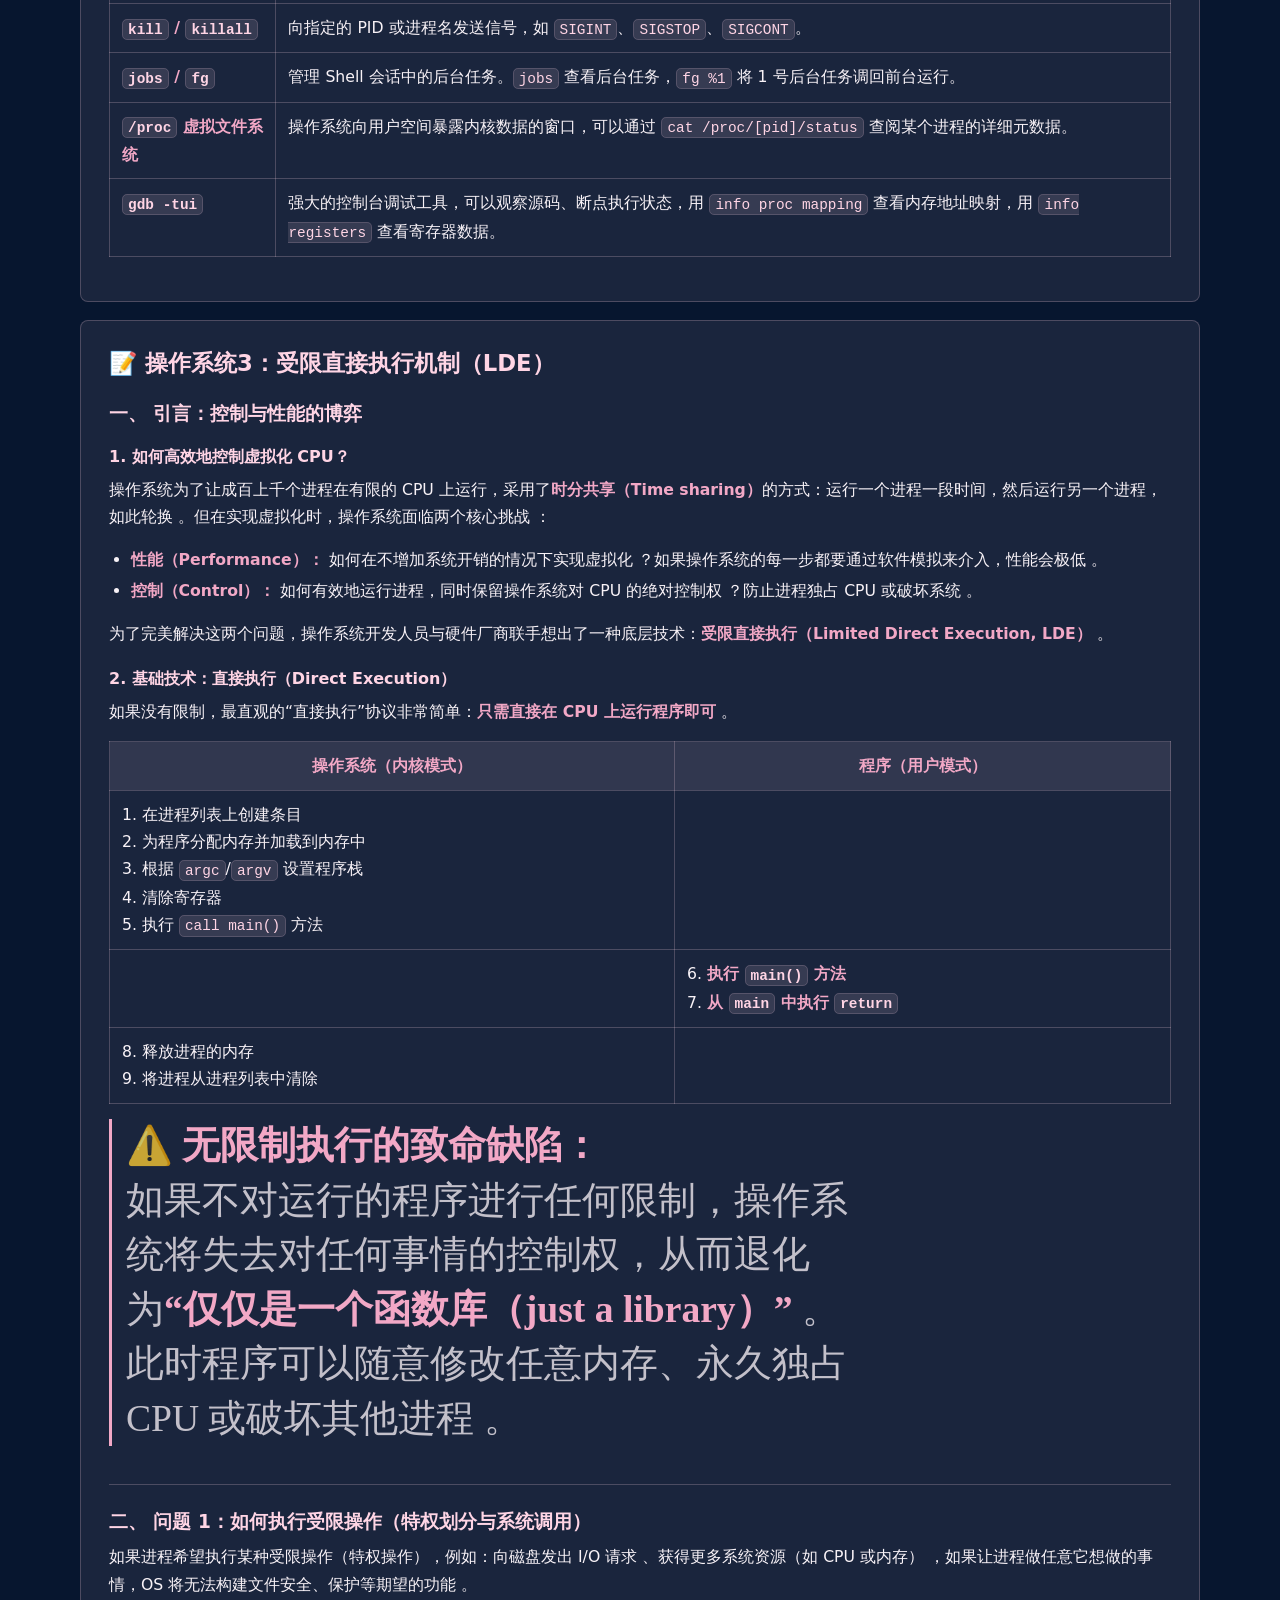
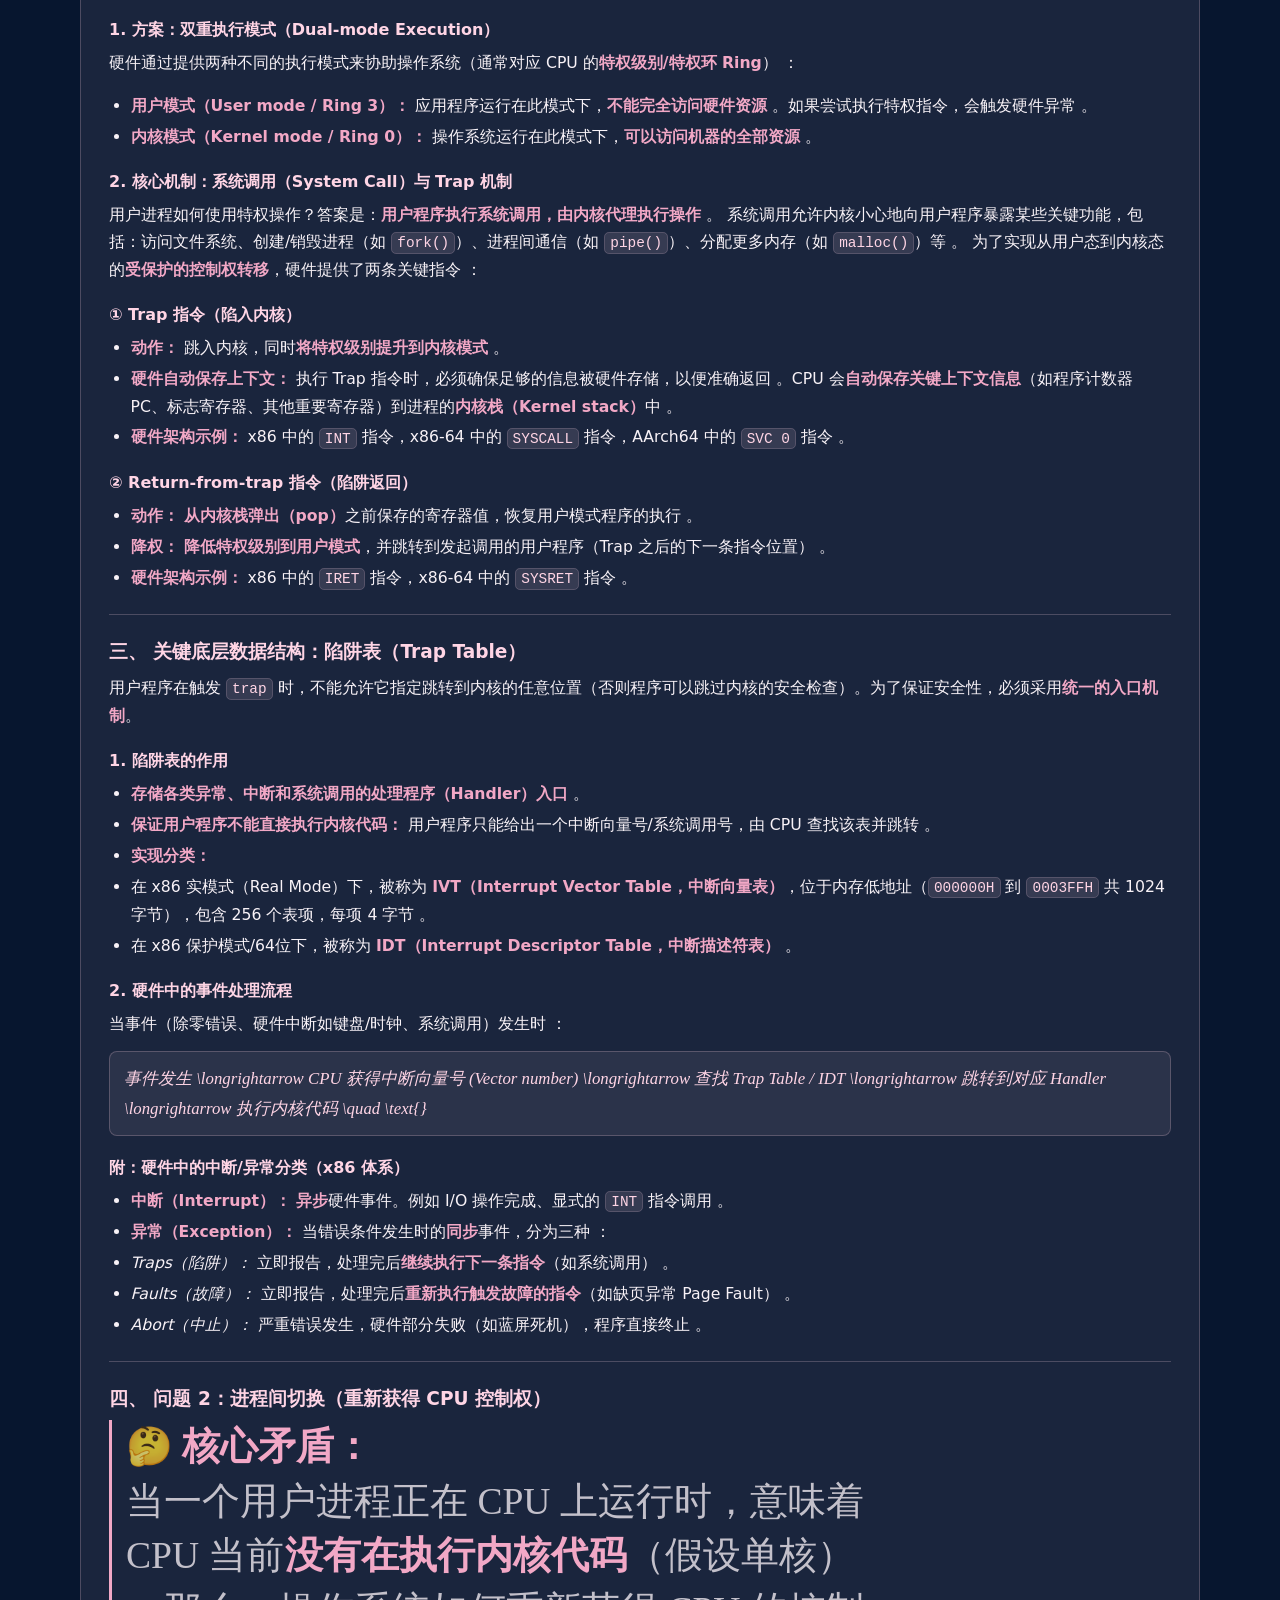
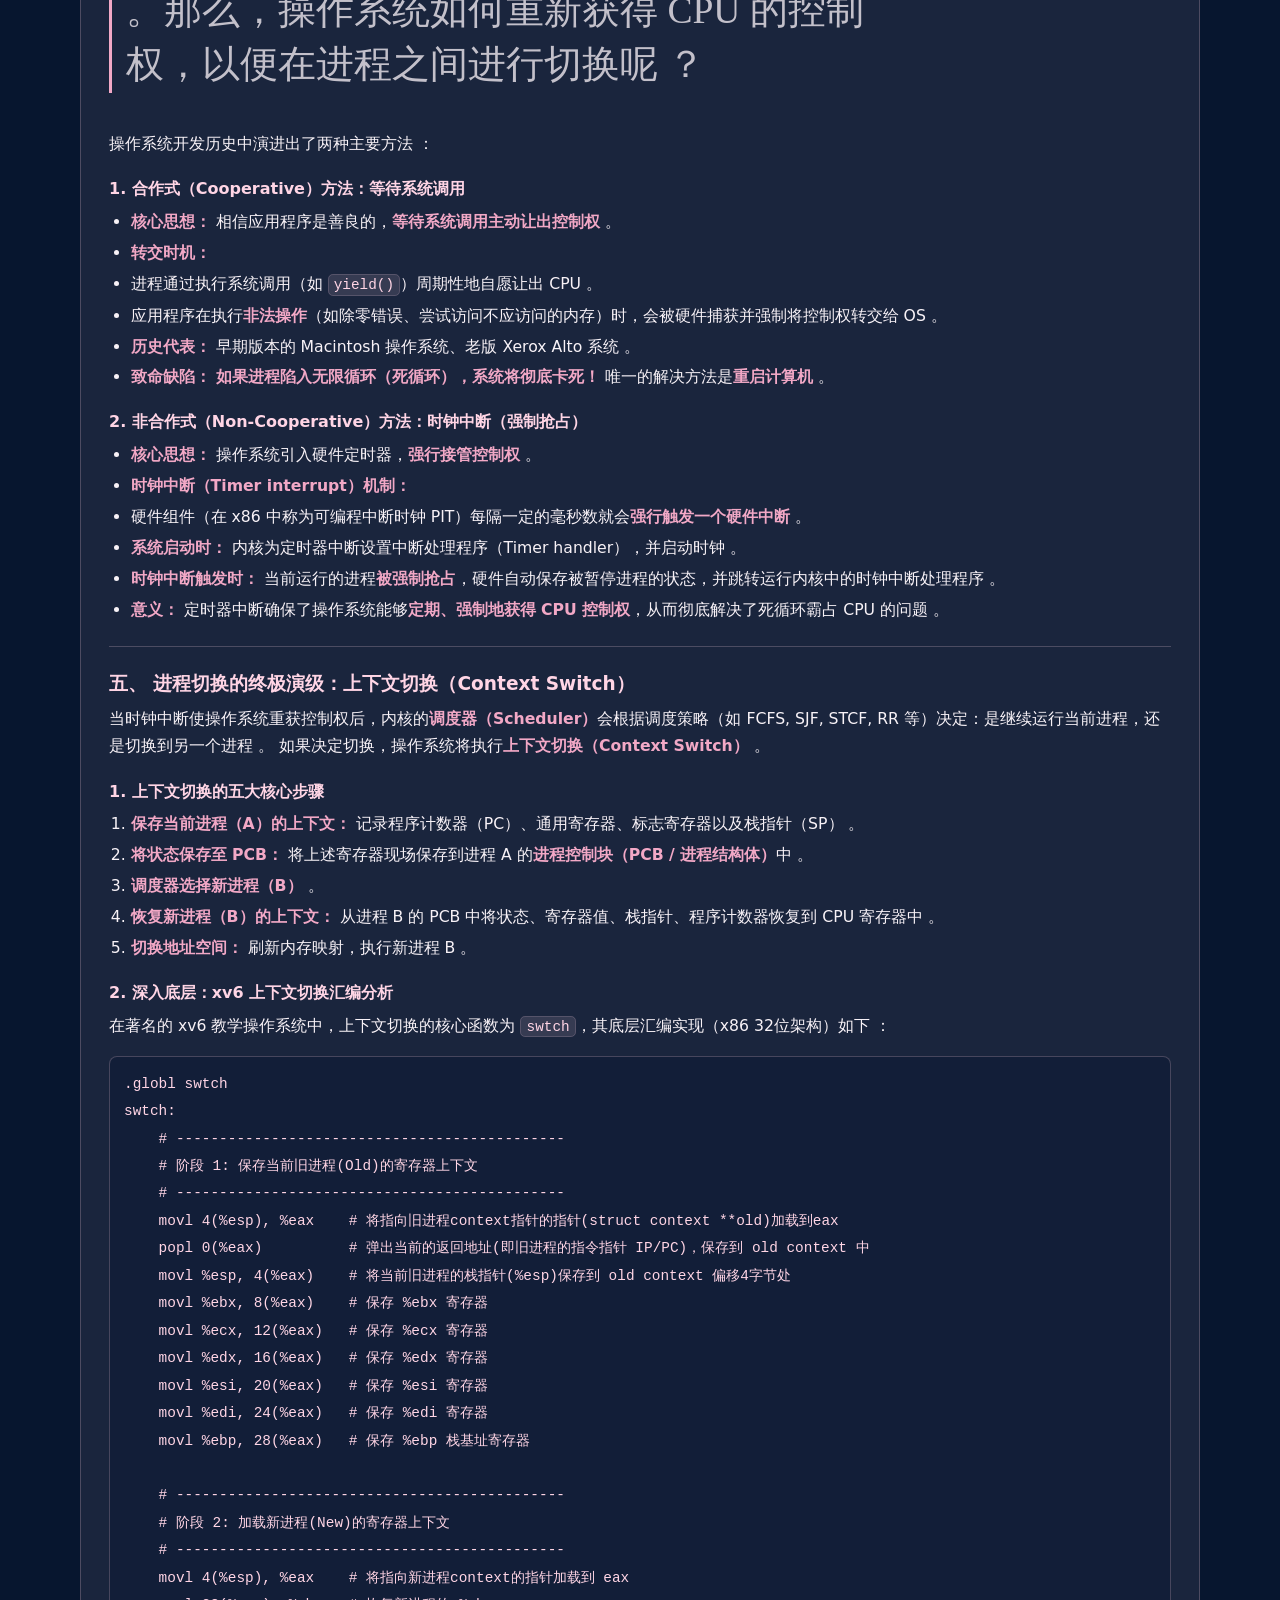
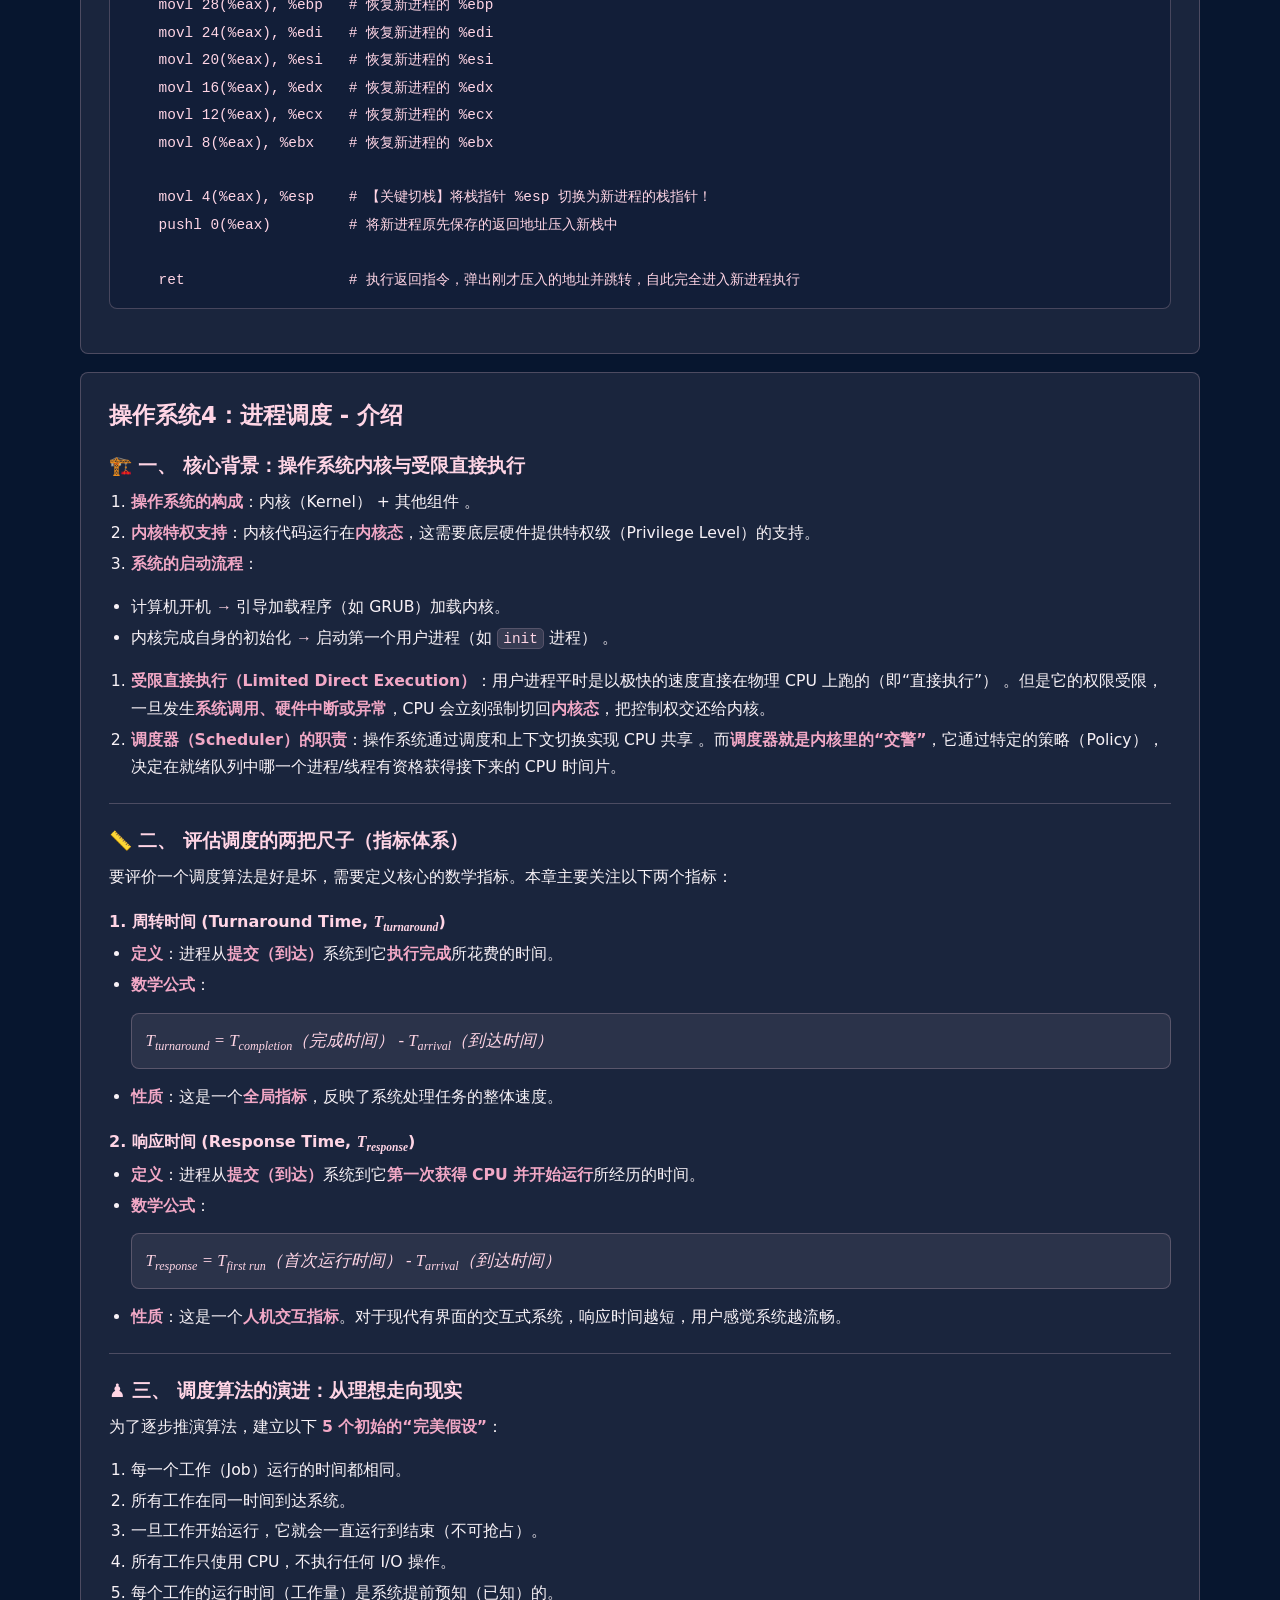
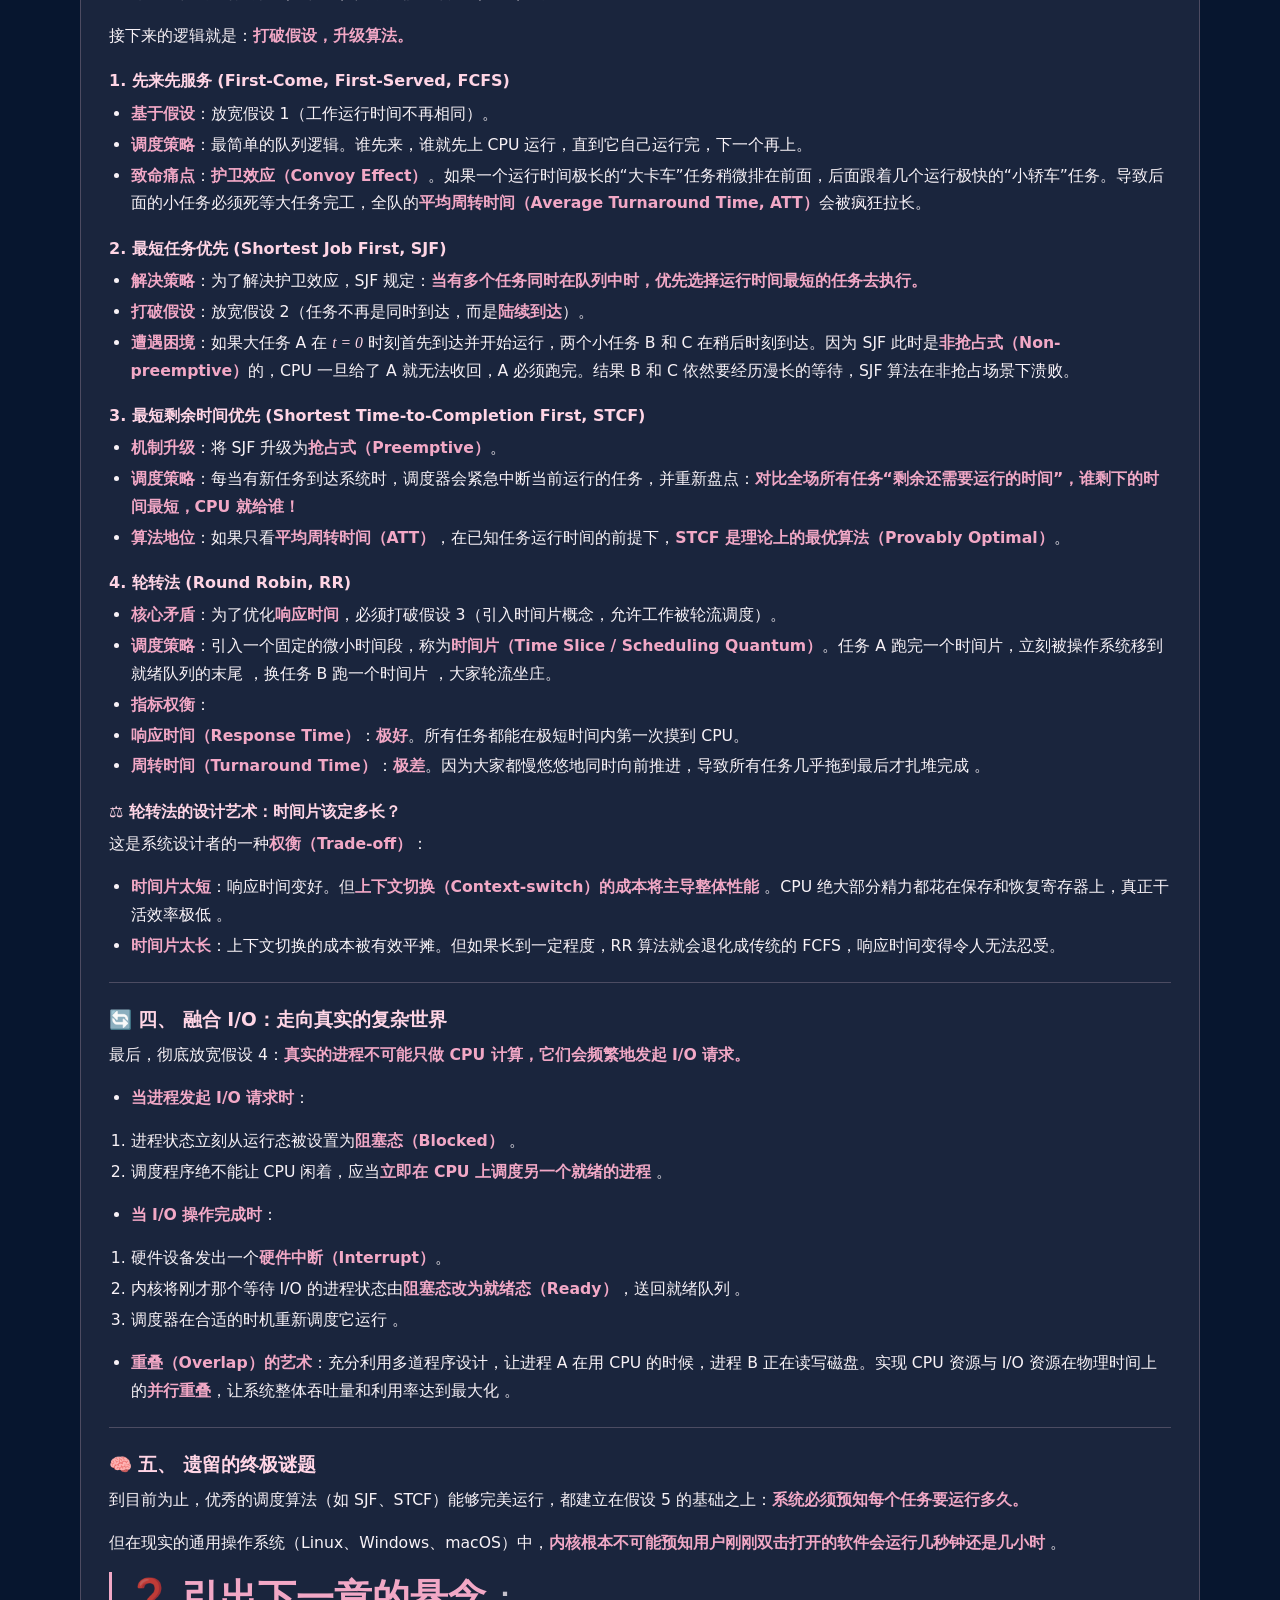
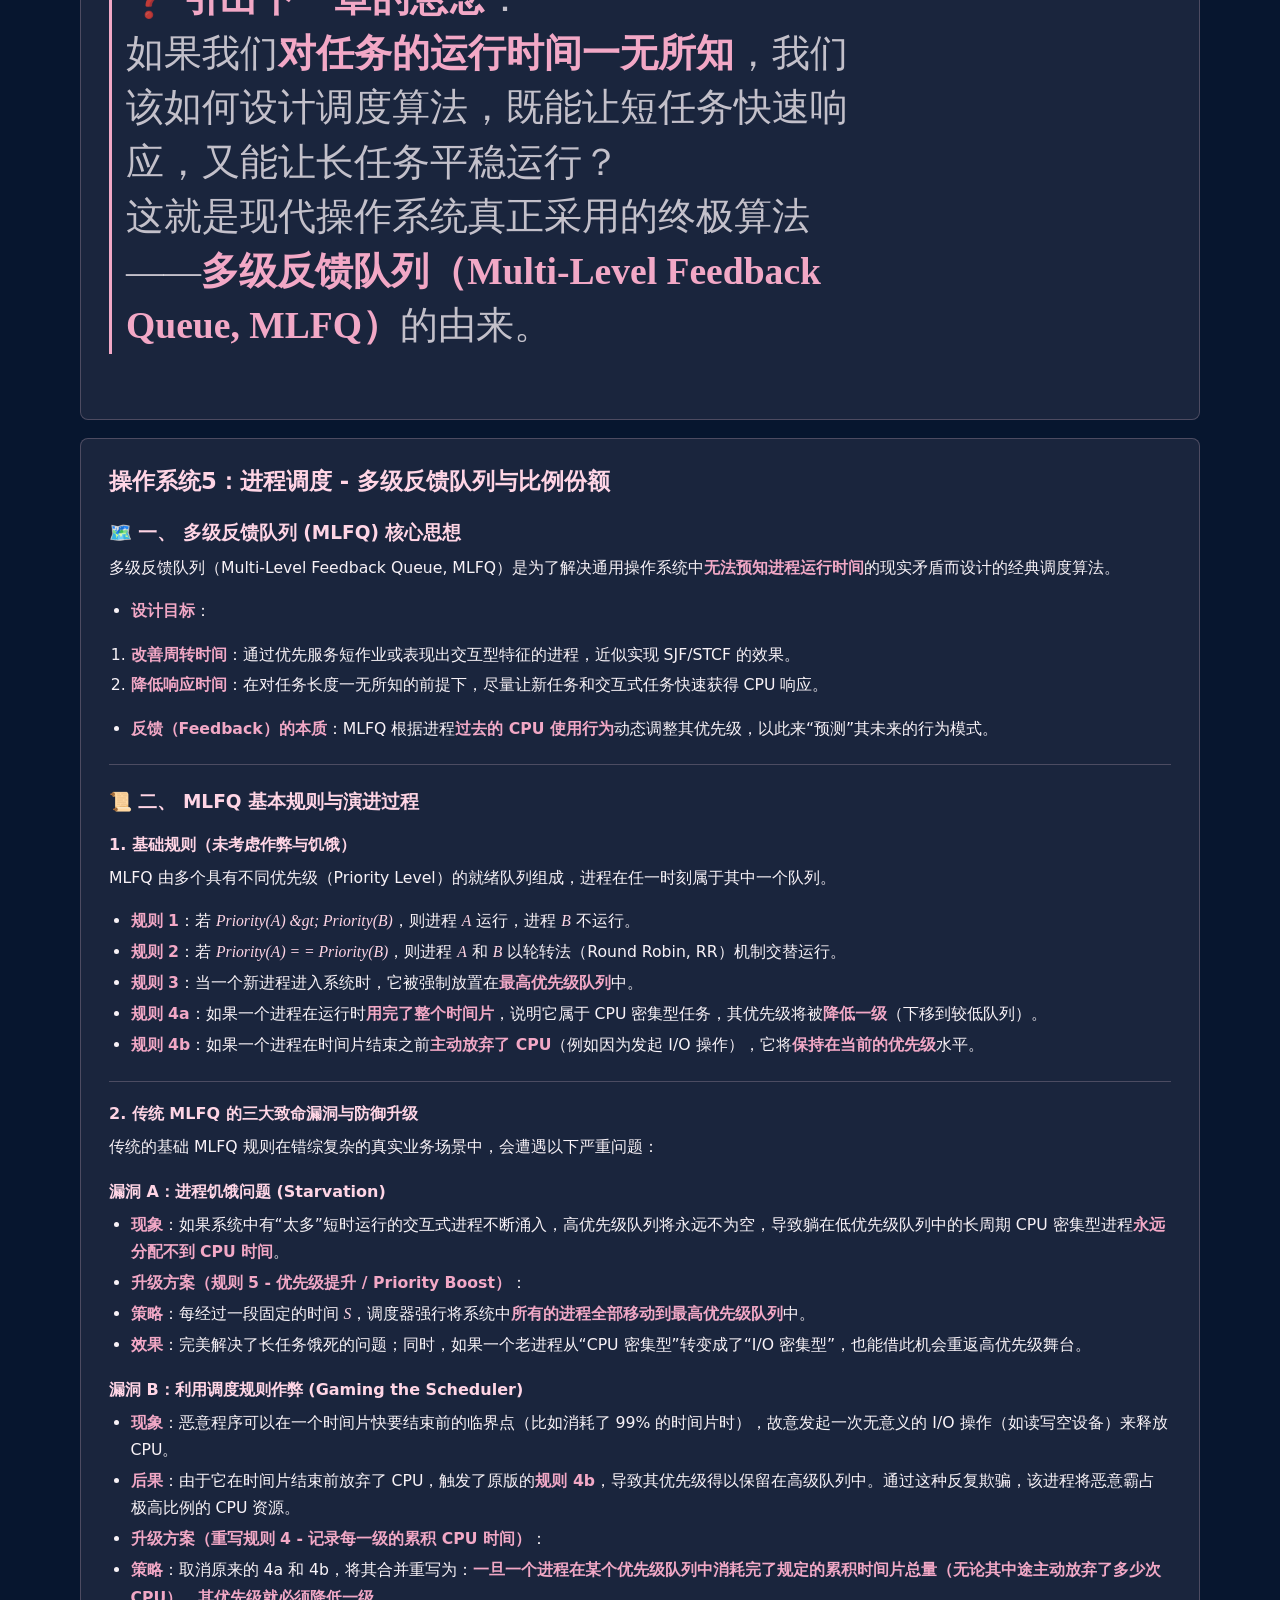
==== commit 7235d266: "Support simple math rendering in notes" ====
--- a/operating-system.html
+++ b/operating-system.html
@@ -97,6 +97,9 @@
       .replace(/\$([^$\n]+?)\$/g, (_, formula) => renderMath(formula, false));
 
     const inlineMarkdown = (text) => escapeHtml(text)
+      .replace(/&amp;gt;/g, "&gt;")
+      .replace(/&amp;lt;/g, "&lt;")
+      .replace(/&amp;amp;/g, "&amp;")
       .replace(/&lt;br\s*\/?&gt;/gi, "<br>")
       .replace(/\\\|/g, "&#124;")
       .replace(/`([^`]+)`/g, "<code>$1</code>")
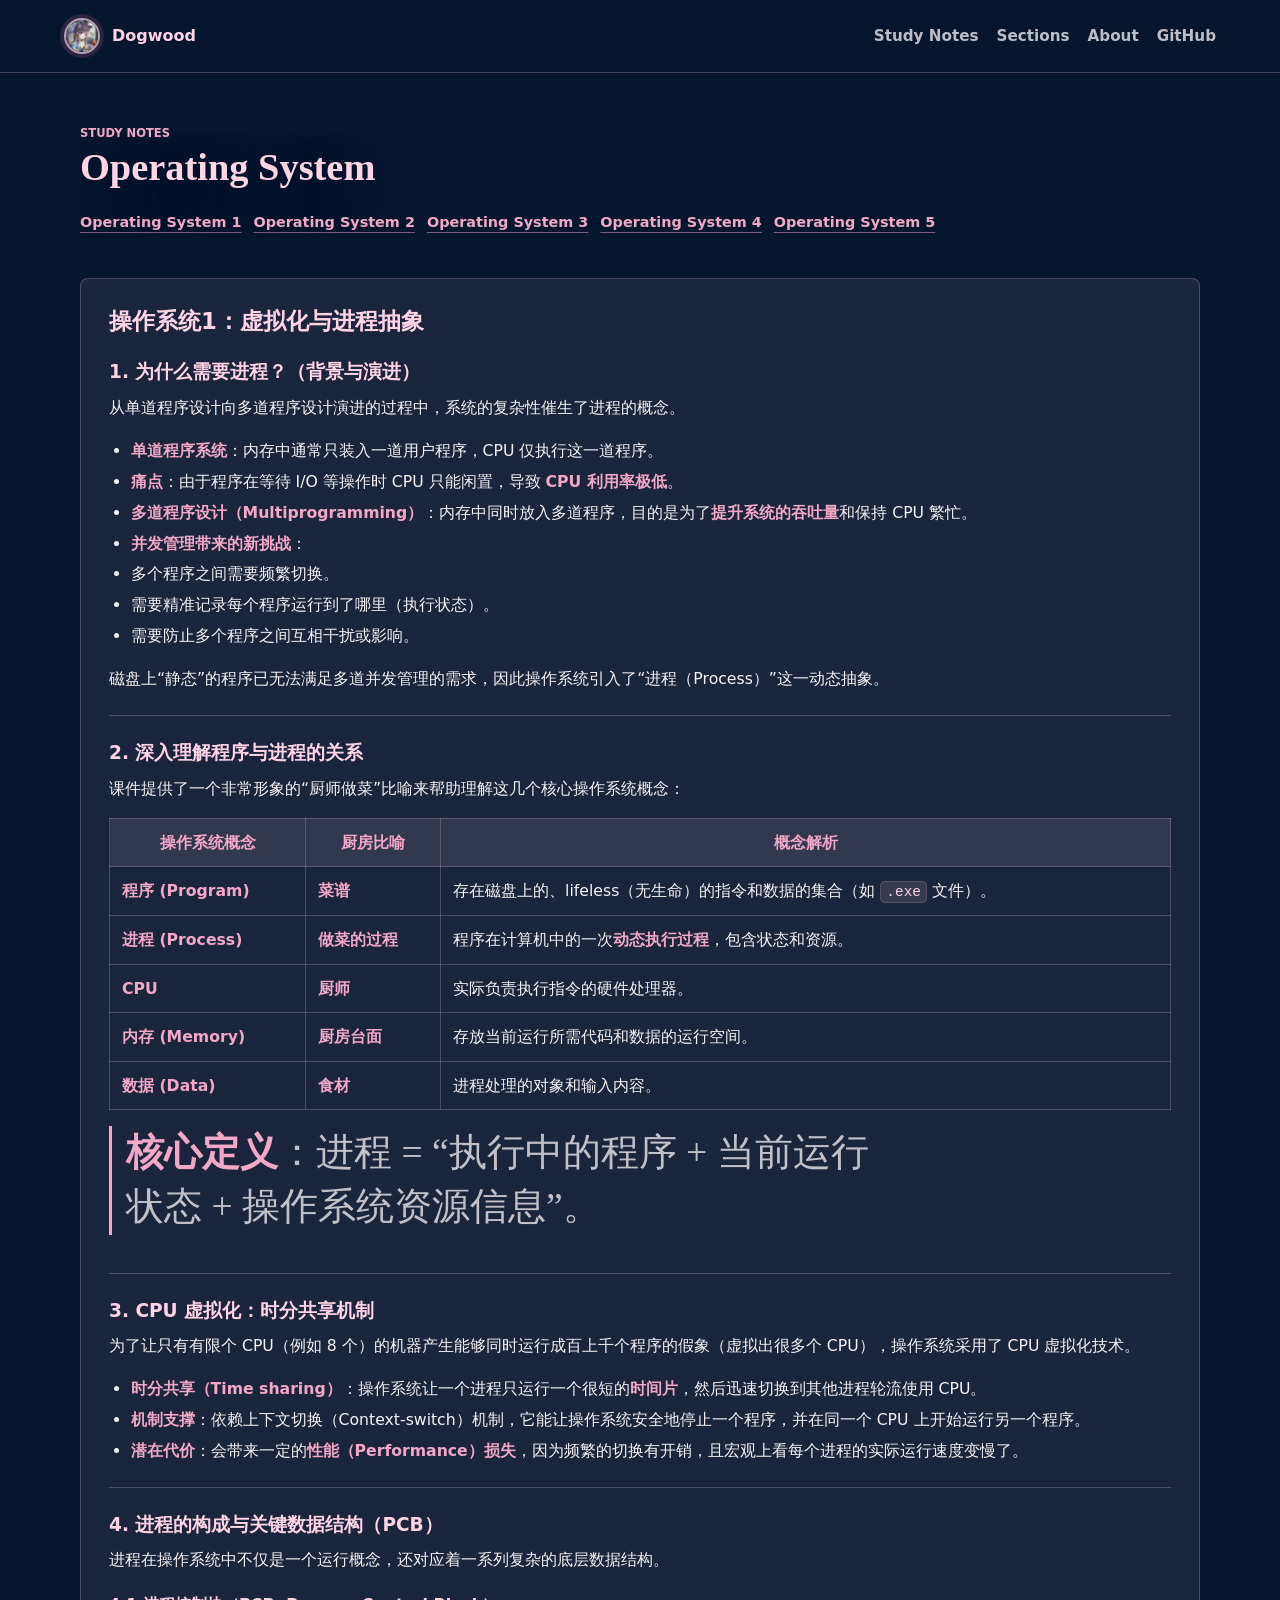
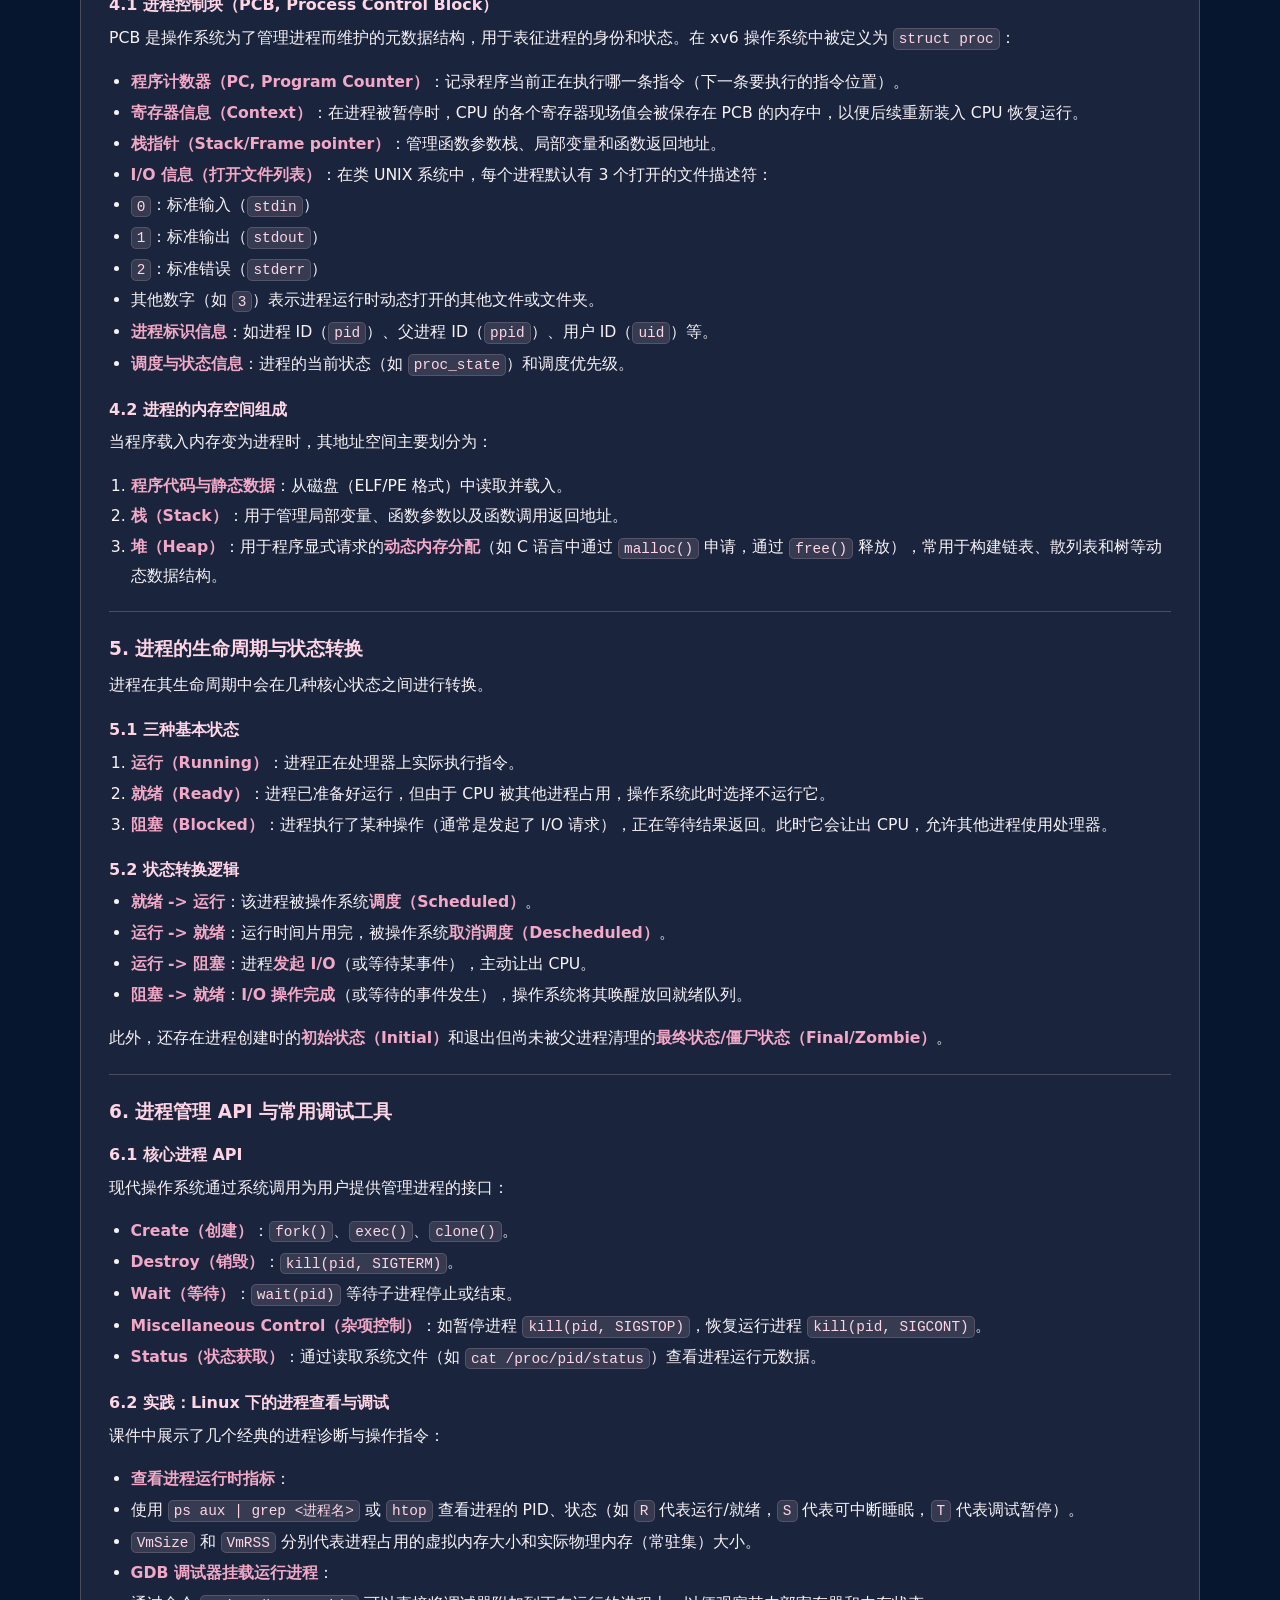
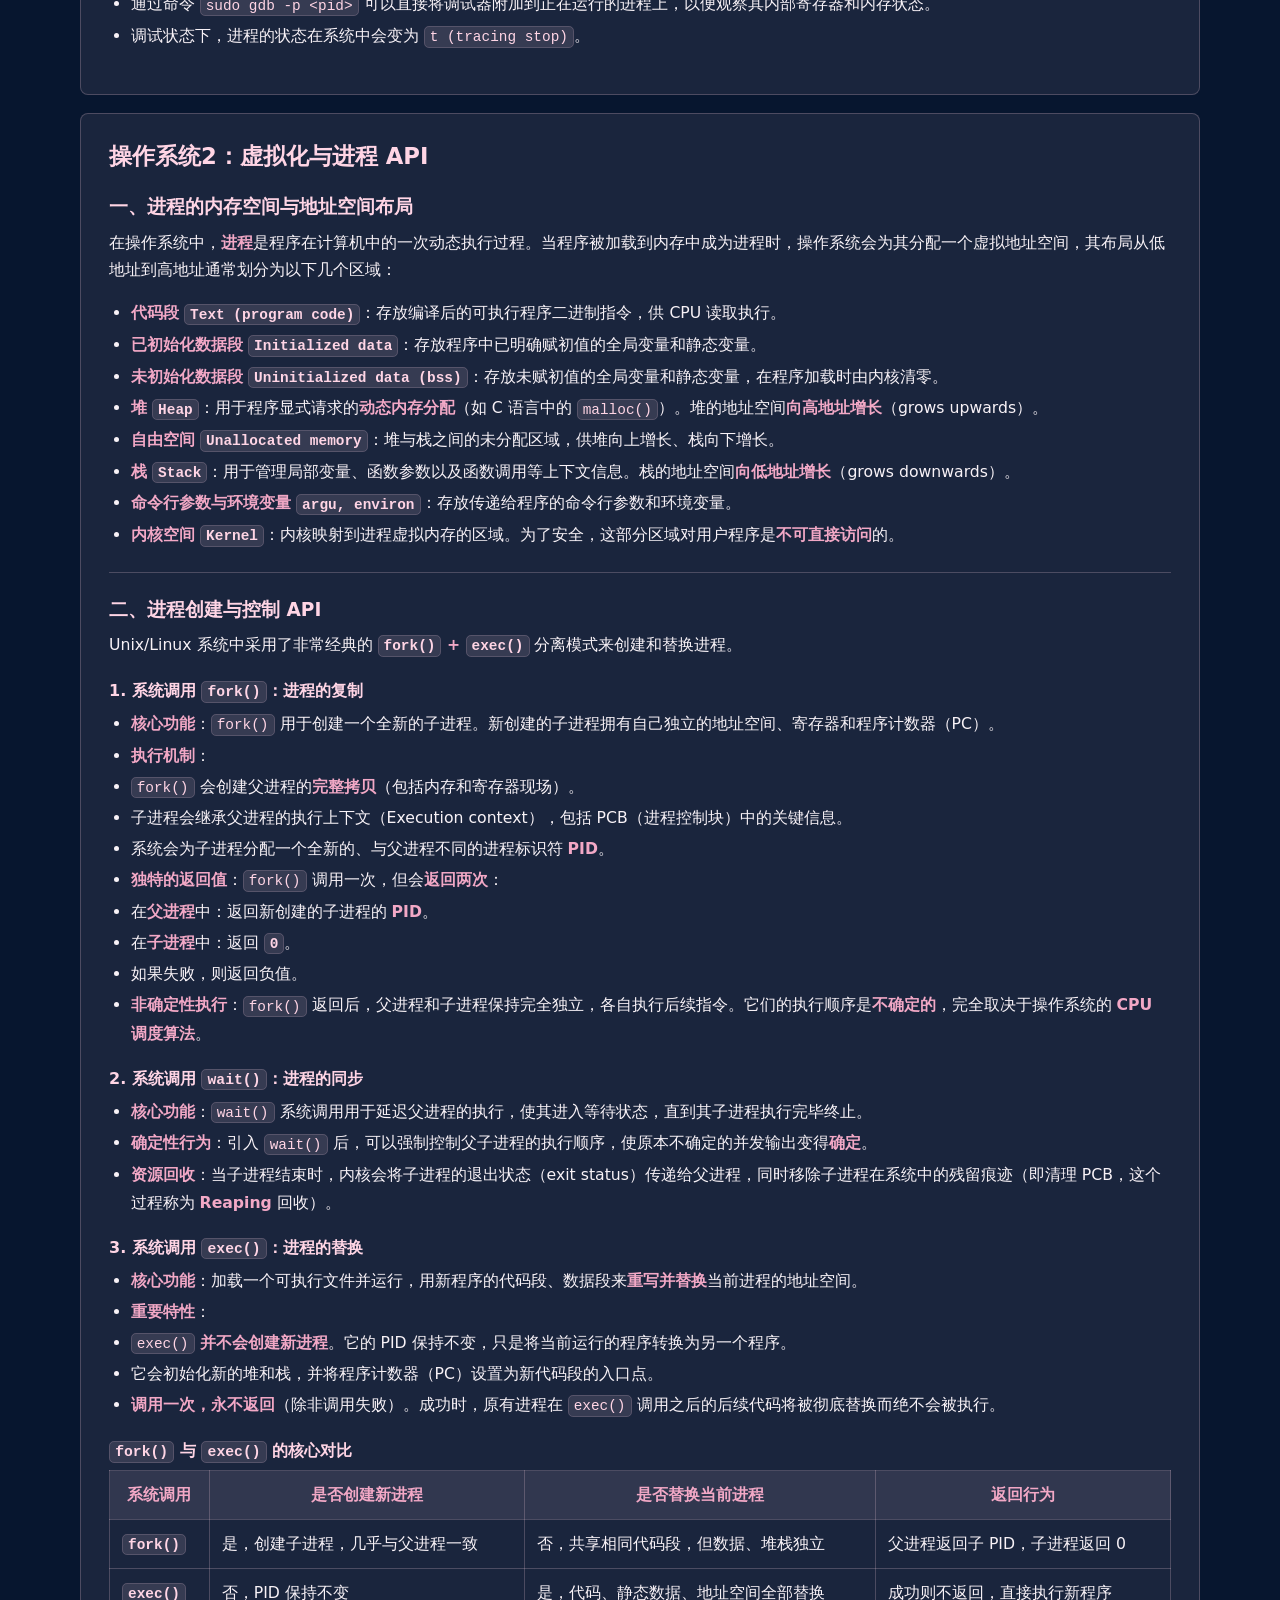
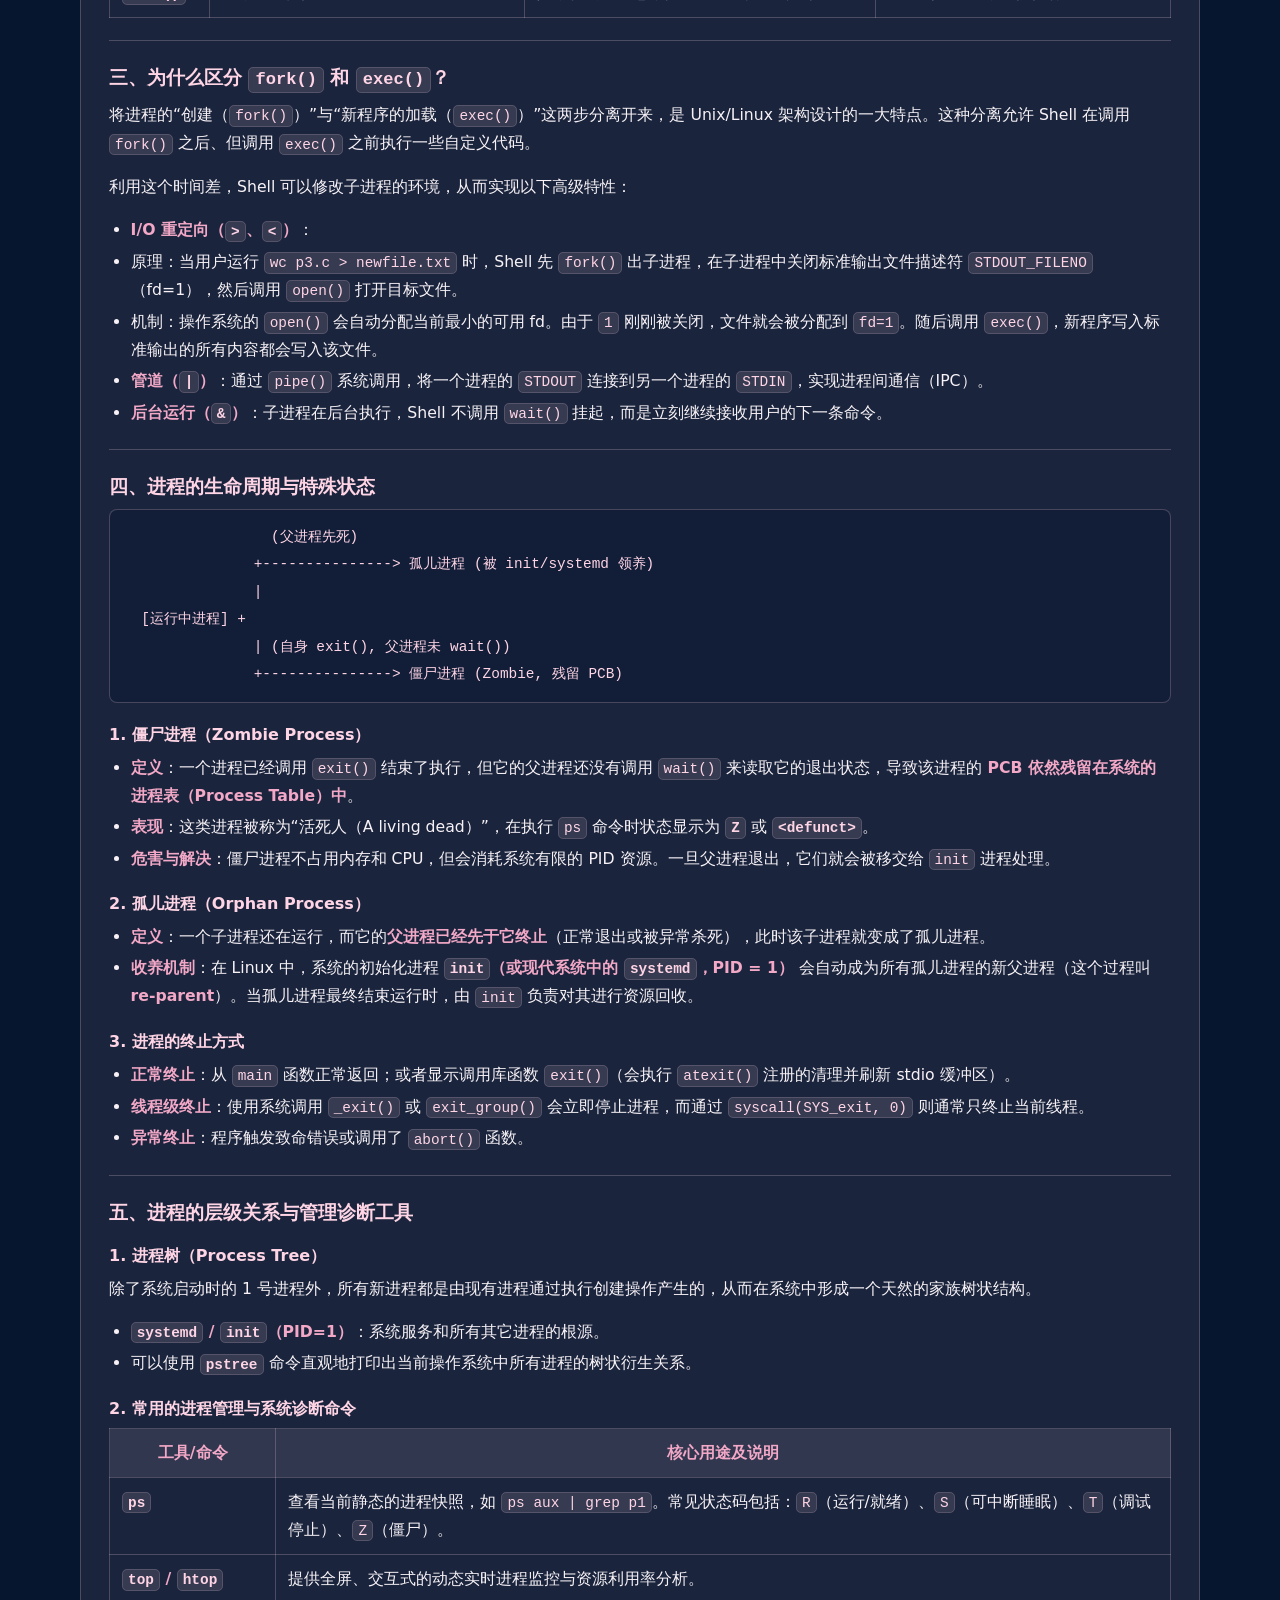
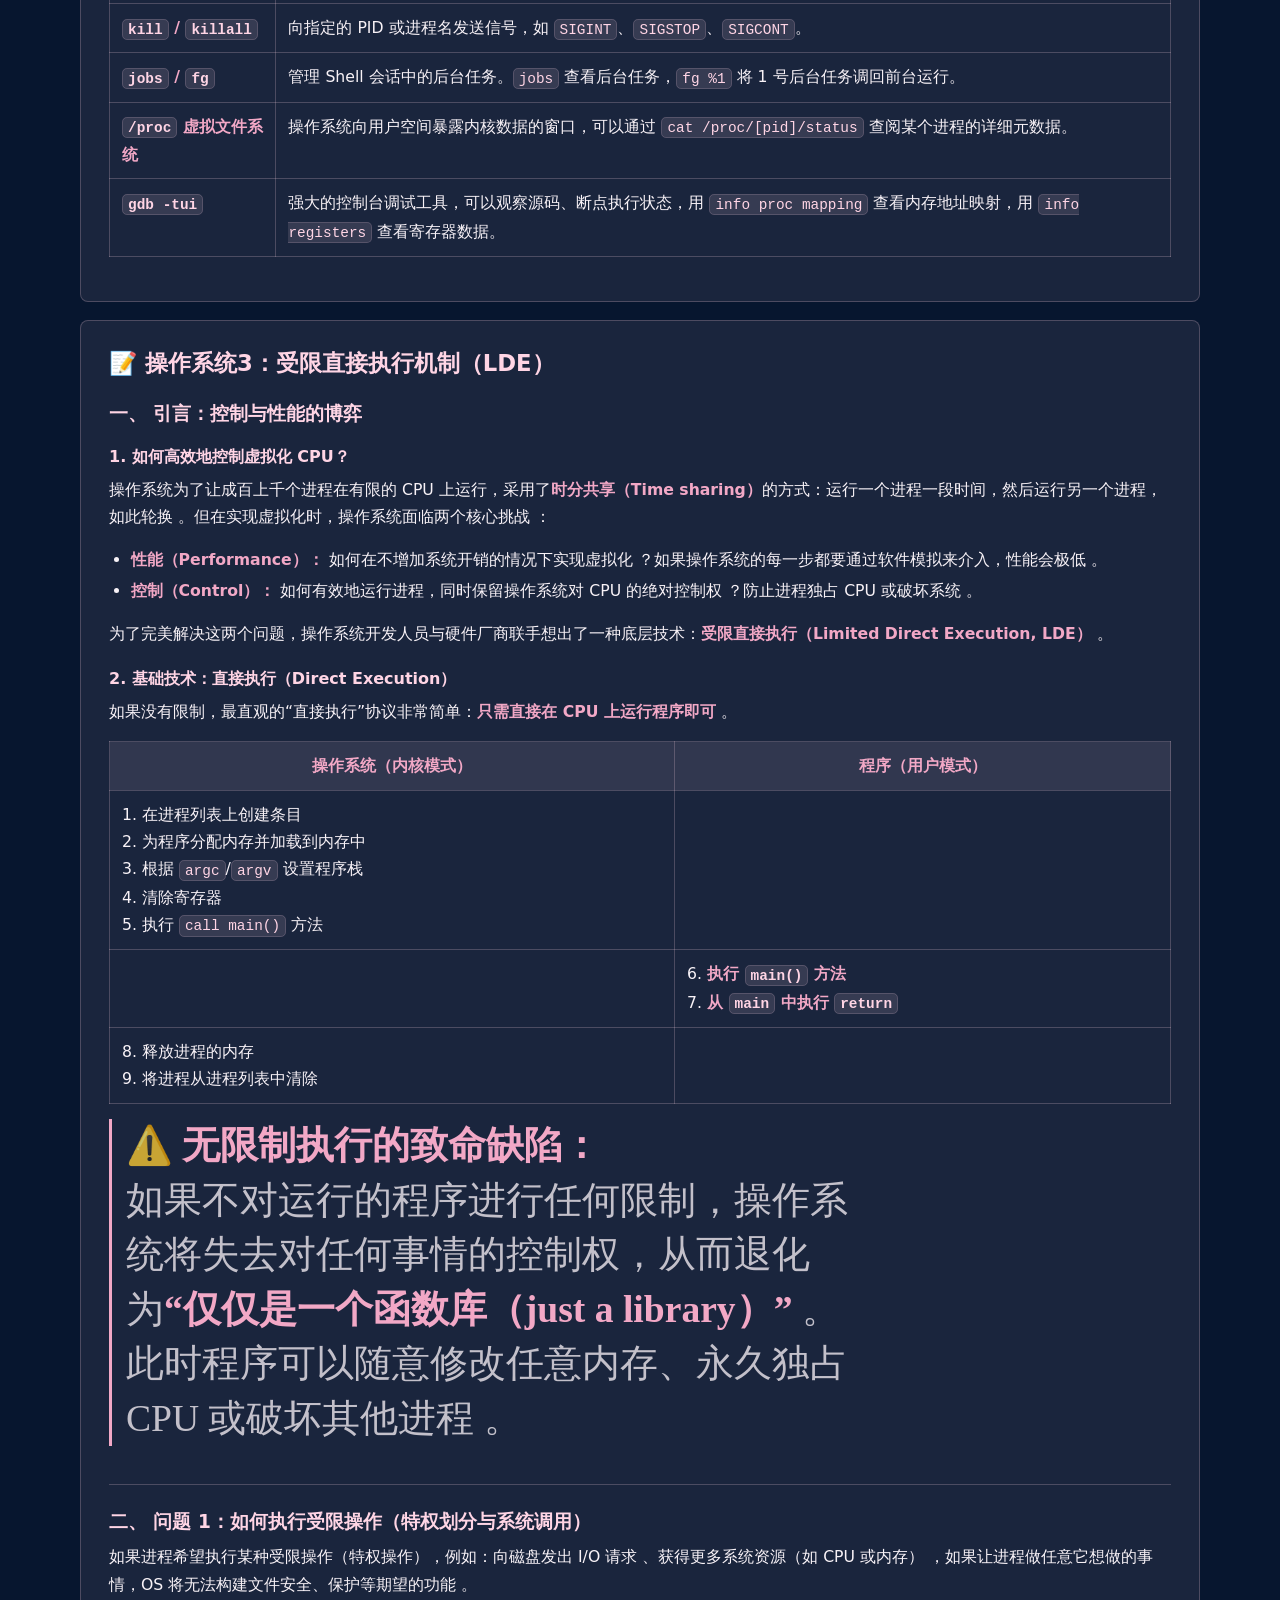
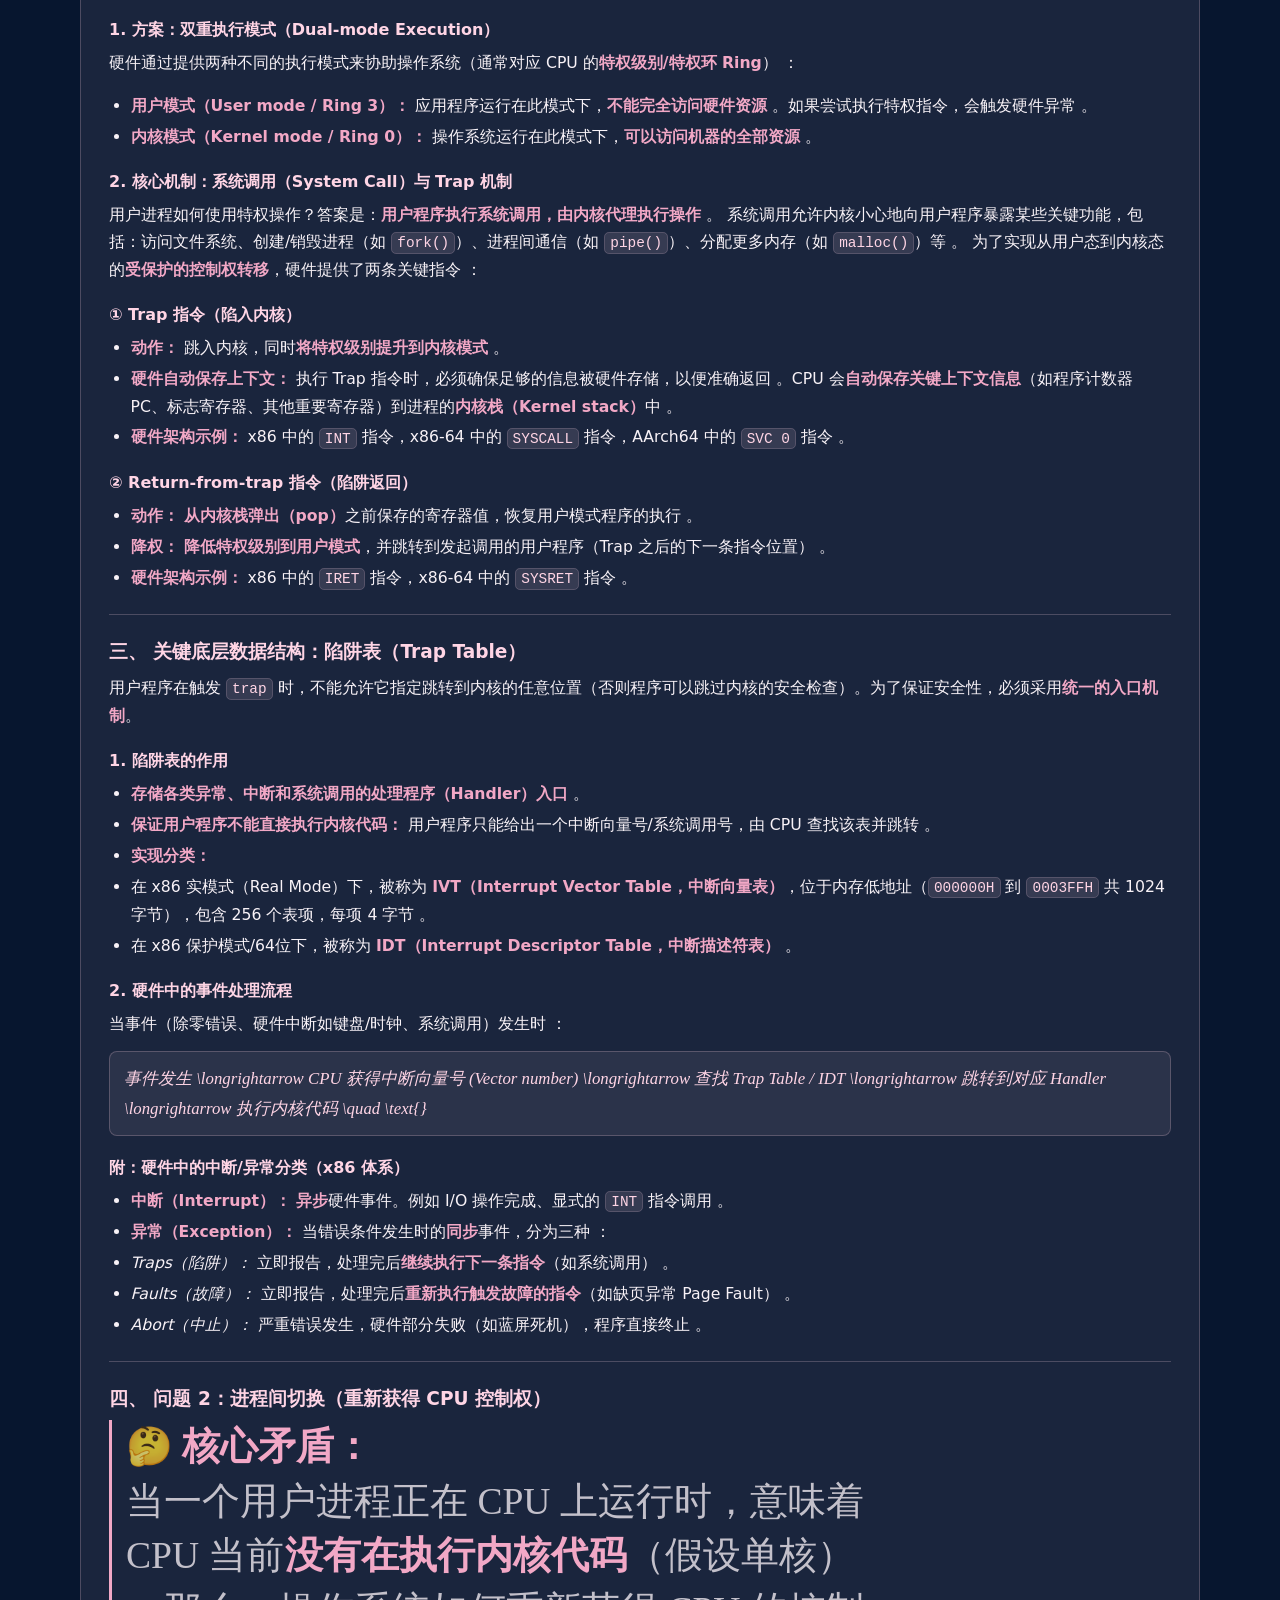
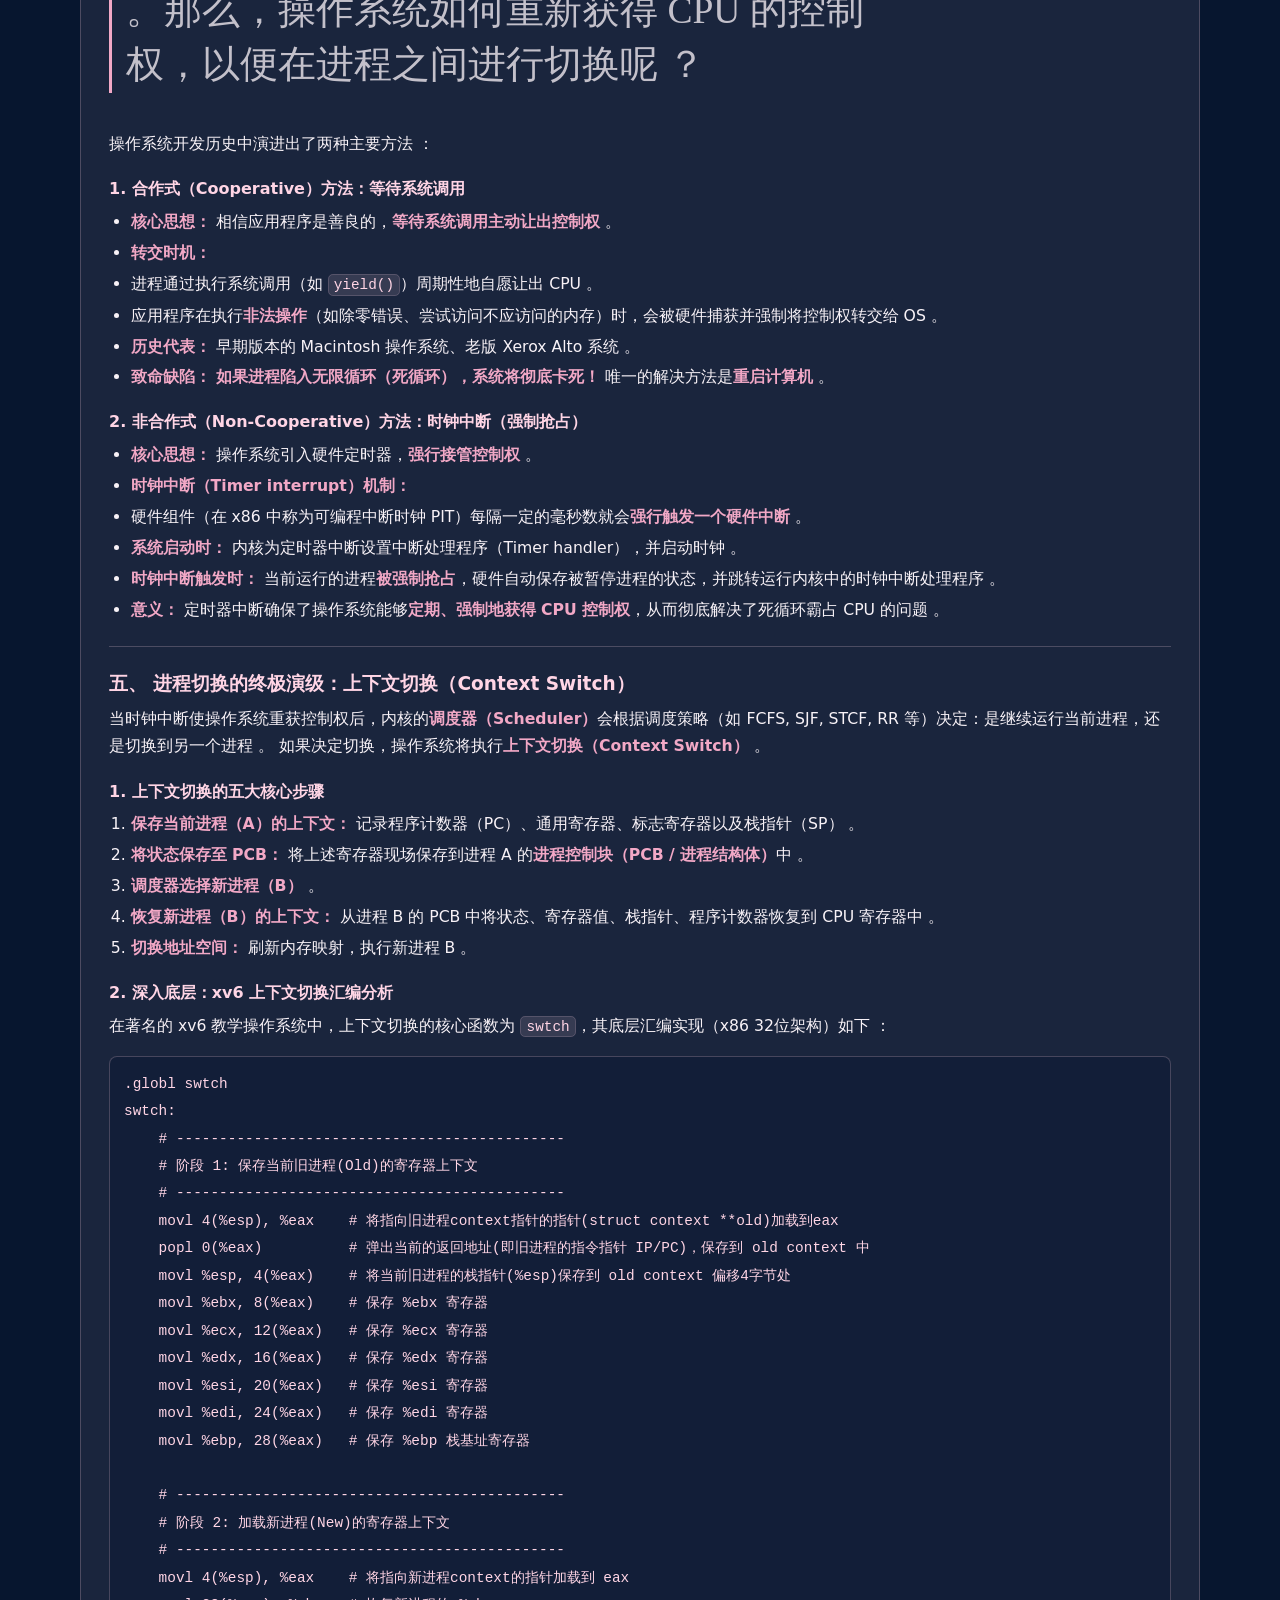
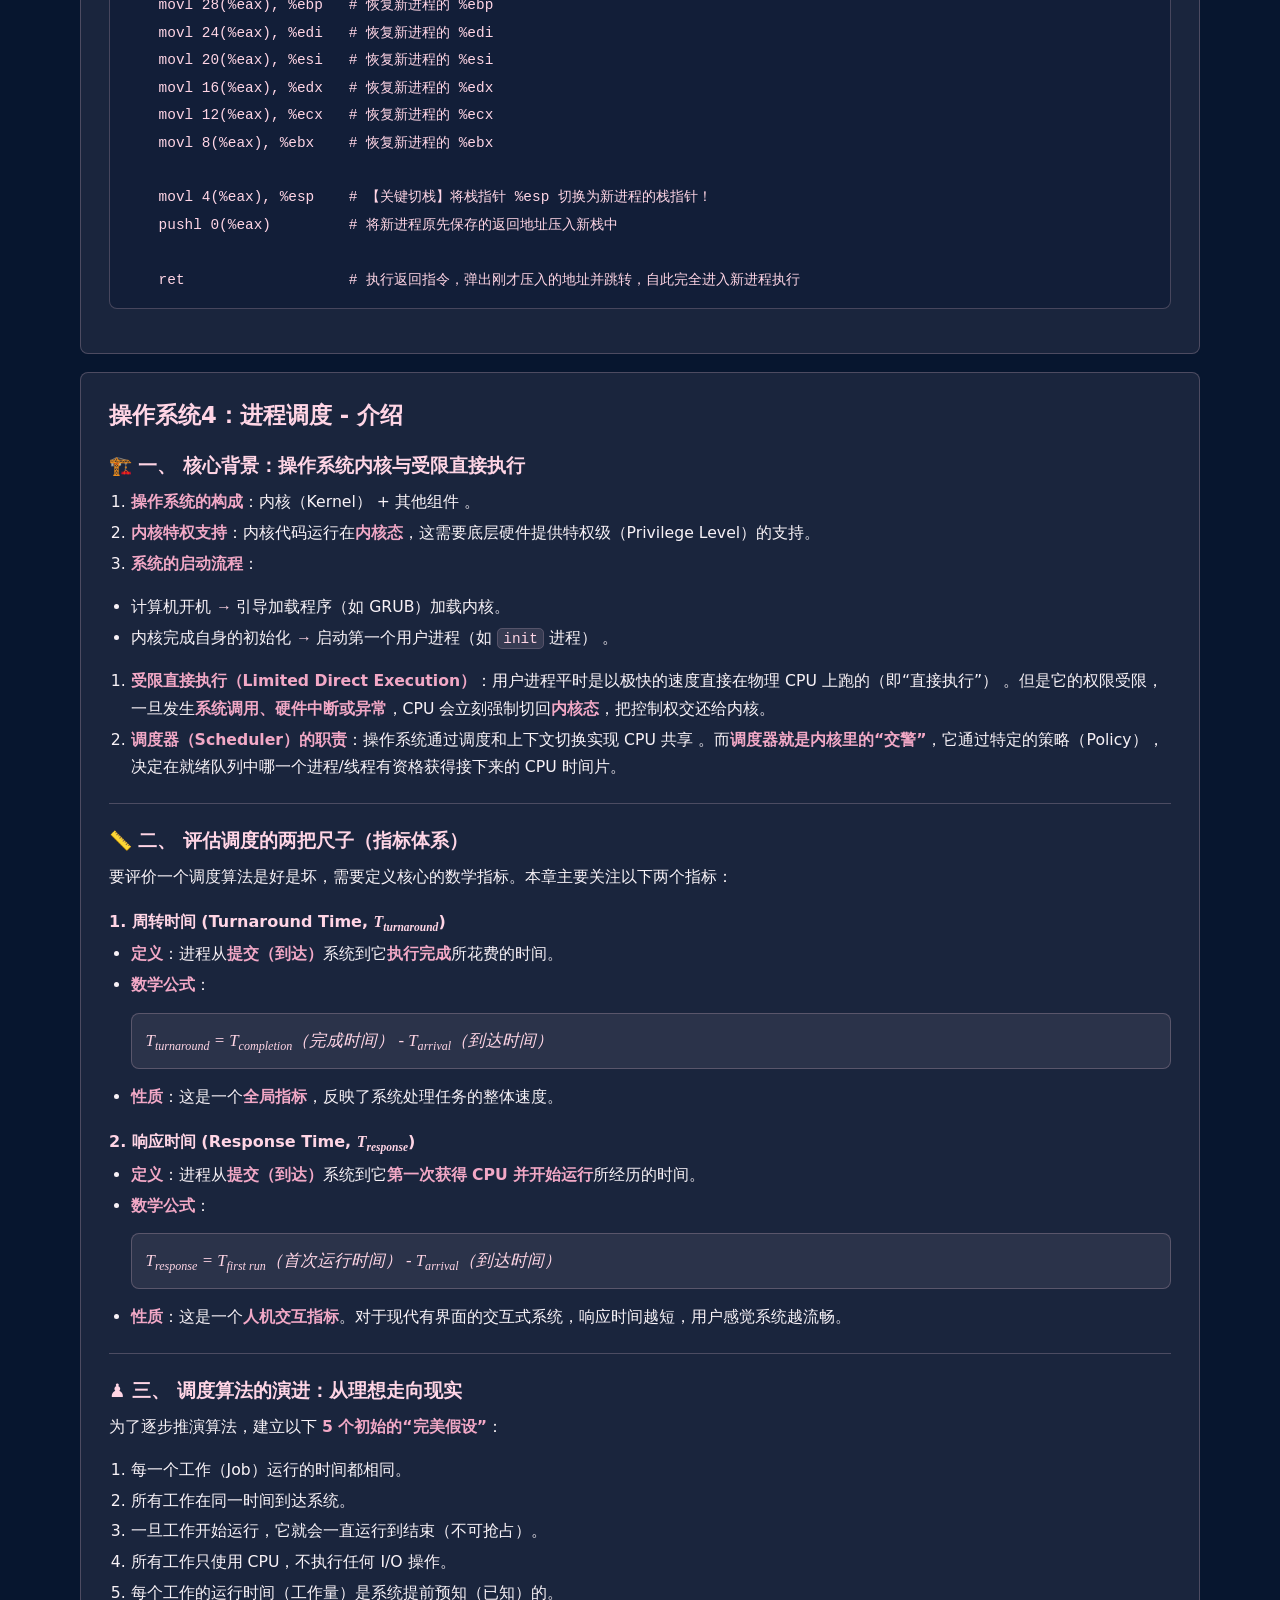
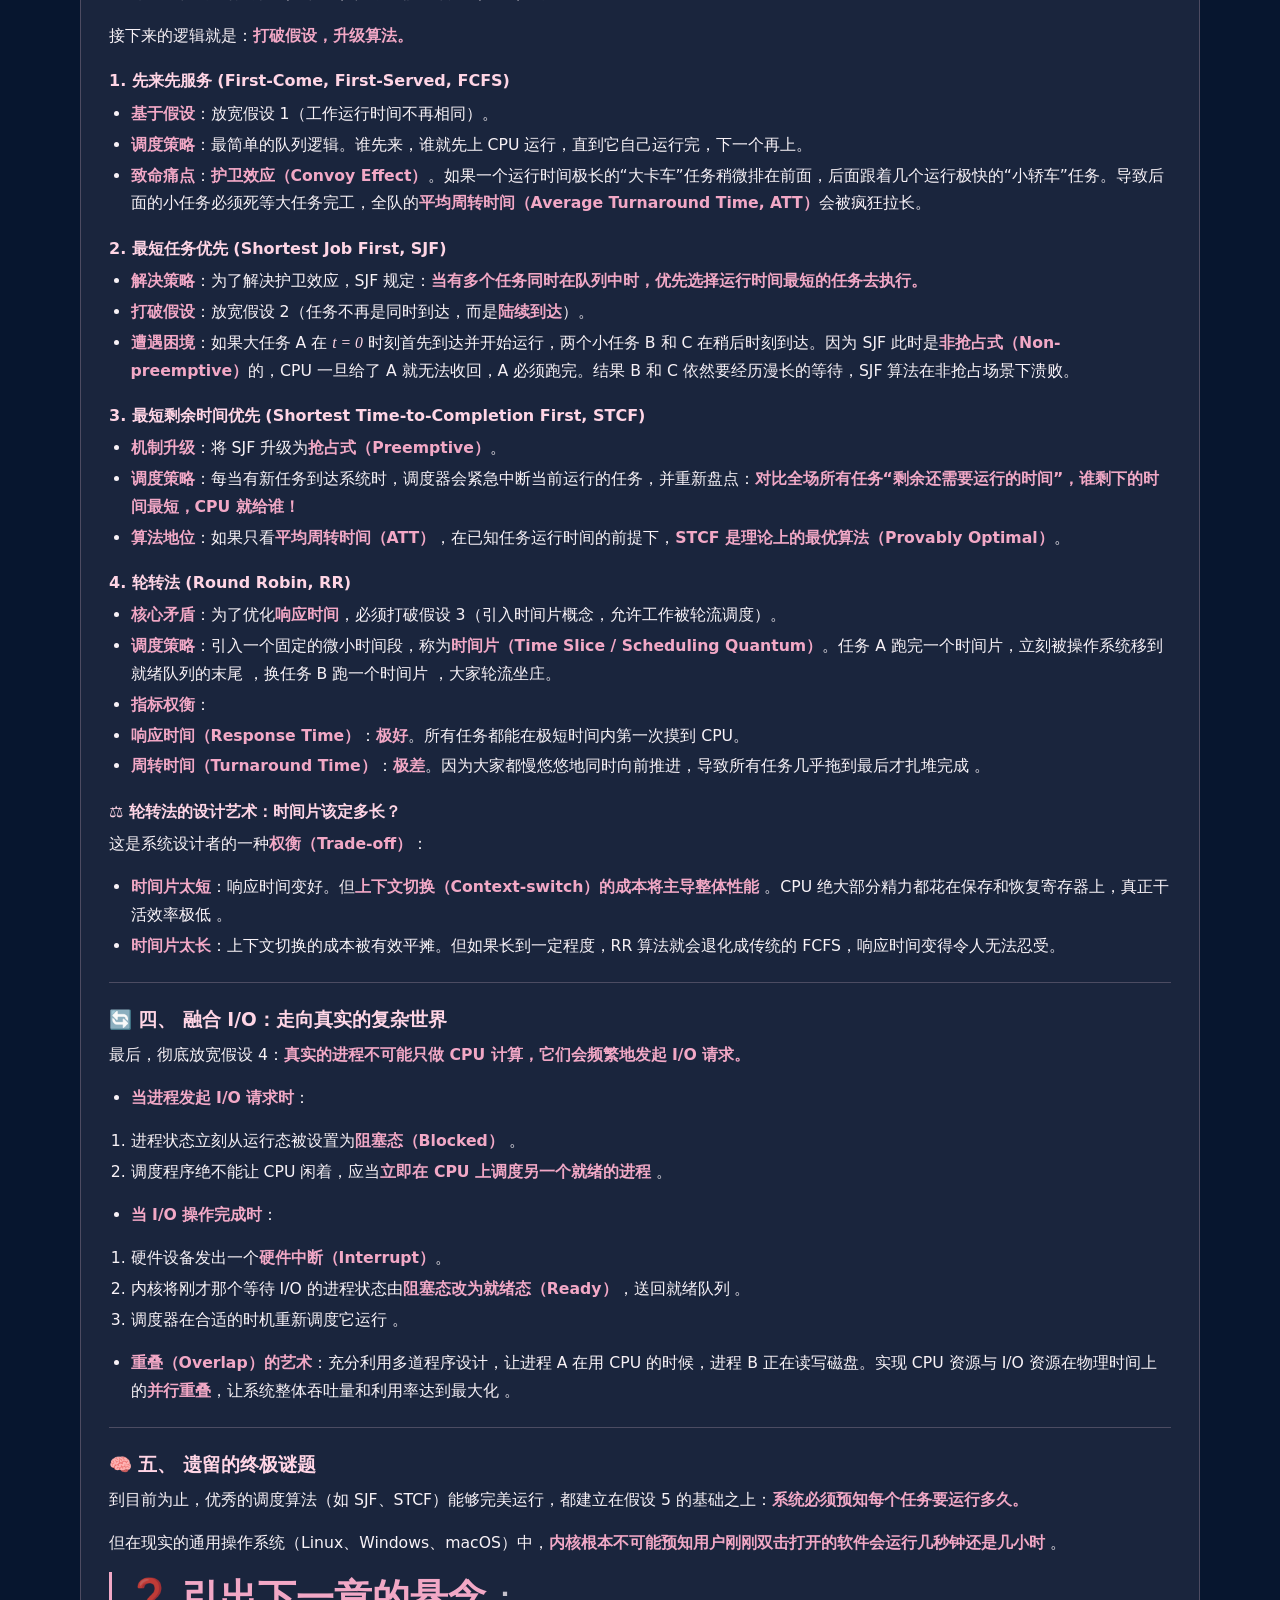
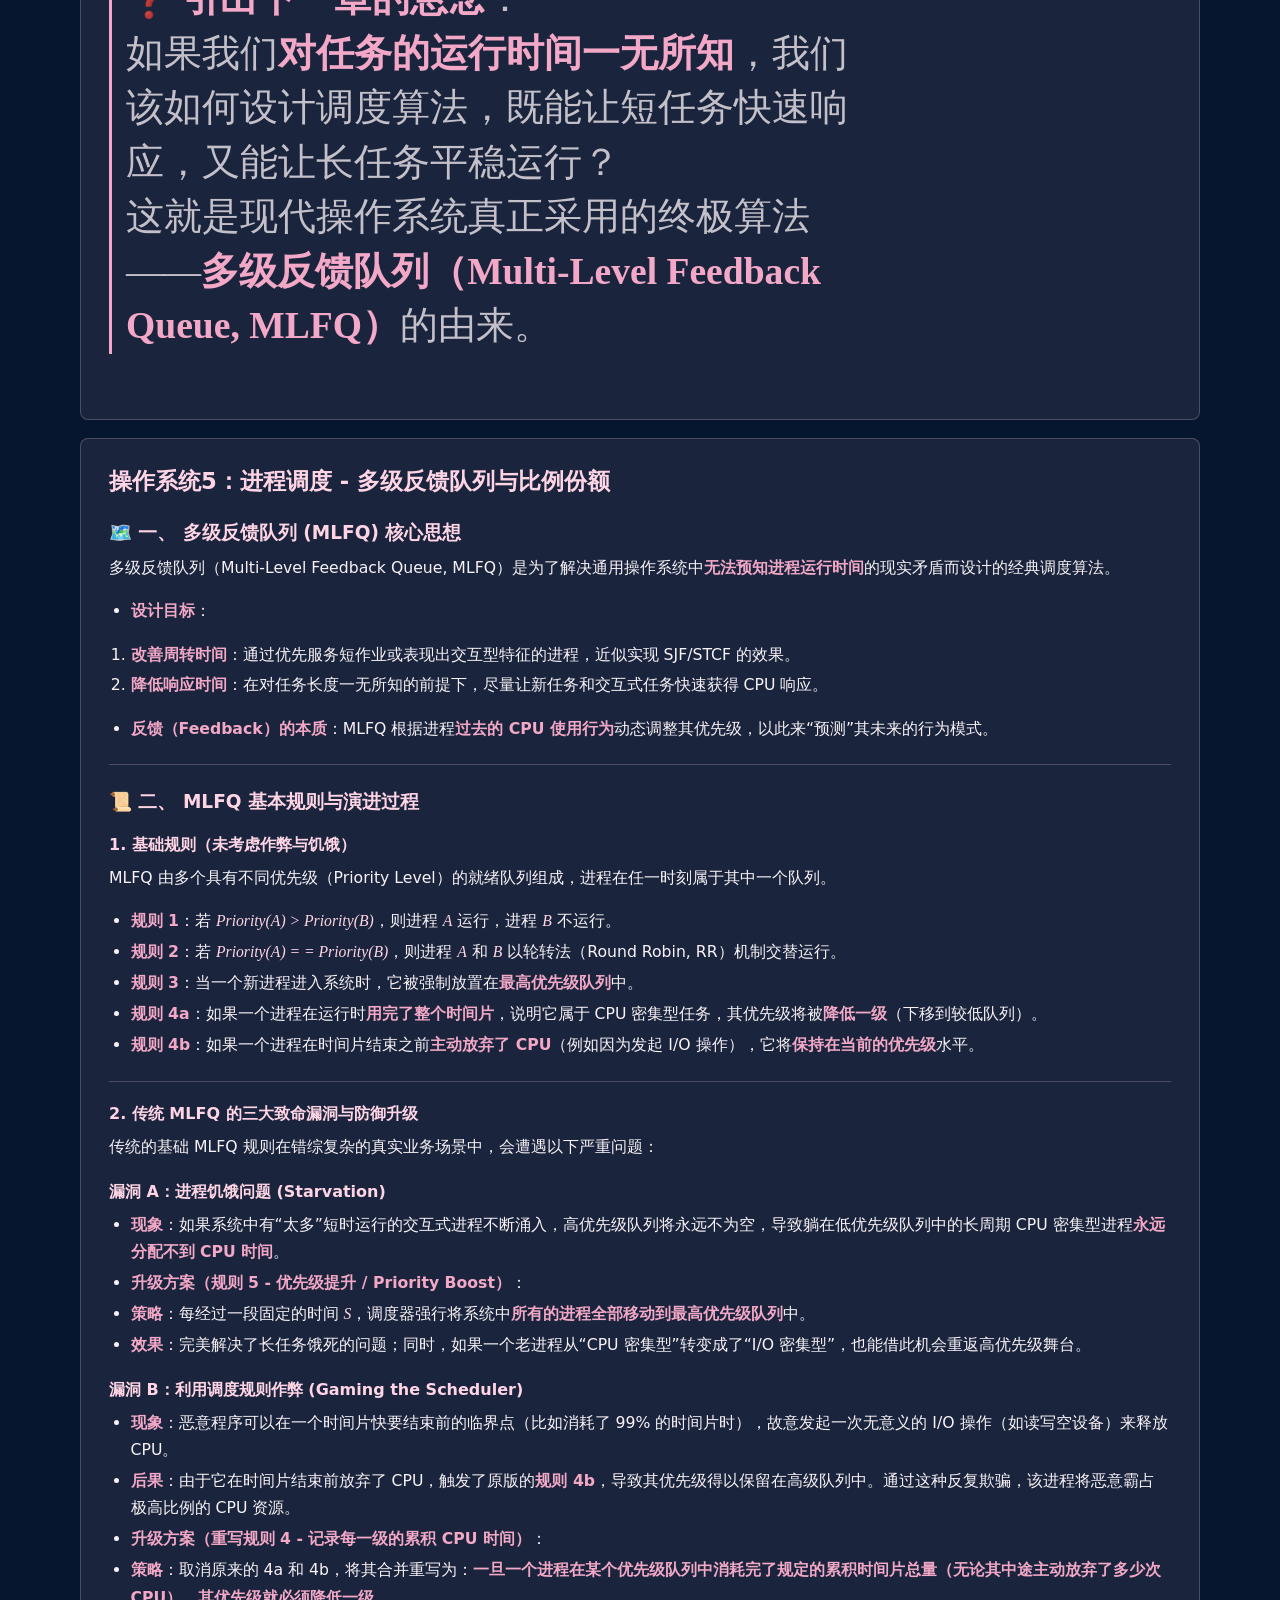
==== commit 99db8346: "Fix greater-than symbol in math rendering" ====
--- a/operating-system.html
+++ b/operating-system.html
@@ -72,6 +72,9 @@
 
     const renderMath = (source, display = false) => {
       let html = escapeHtml(source.trim())
+        .replace(/&amp;gt;/g, "&gt;")
+        .replace(/&amp;lt;/g, "&lt;")
+        .replace(/&amp;amp;/g, "&amp;")
         .replace(/\\rightarrow/g, "→")
         .replace(/\\leftarrow/g, "←")
         .replace(/\\times/g, "×")
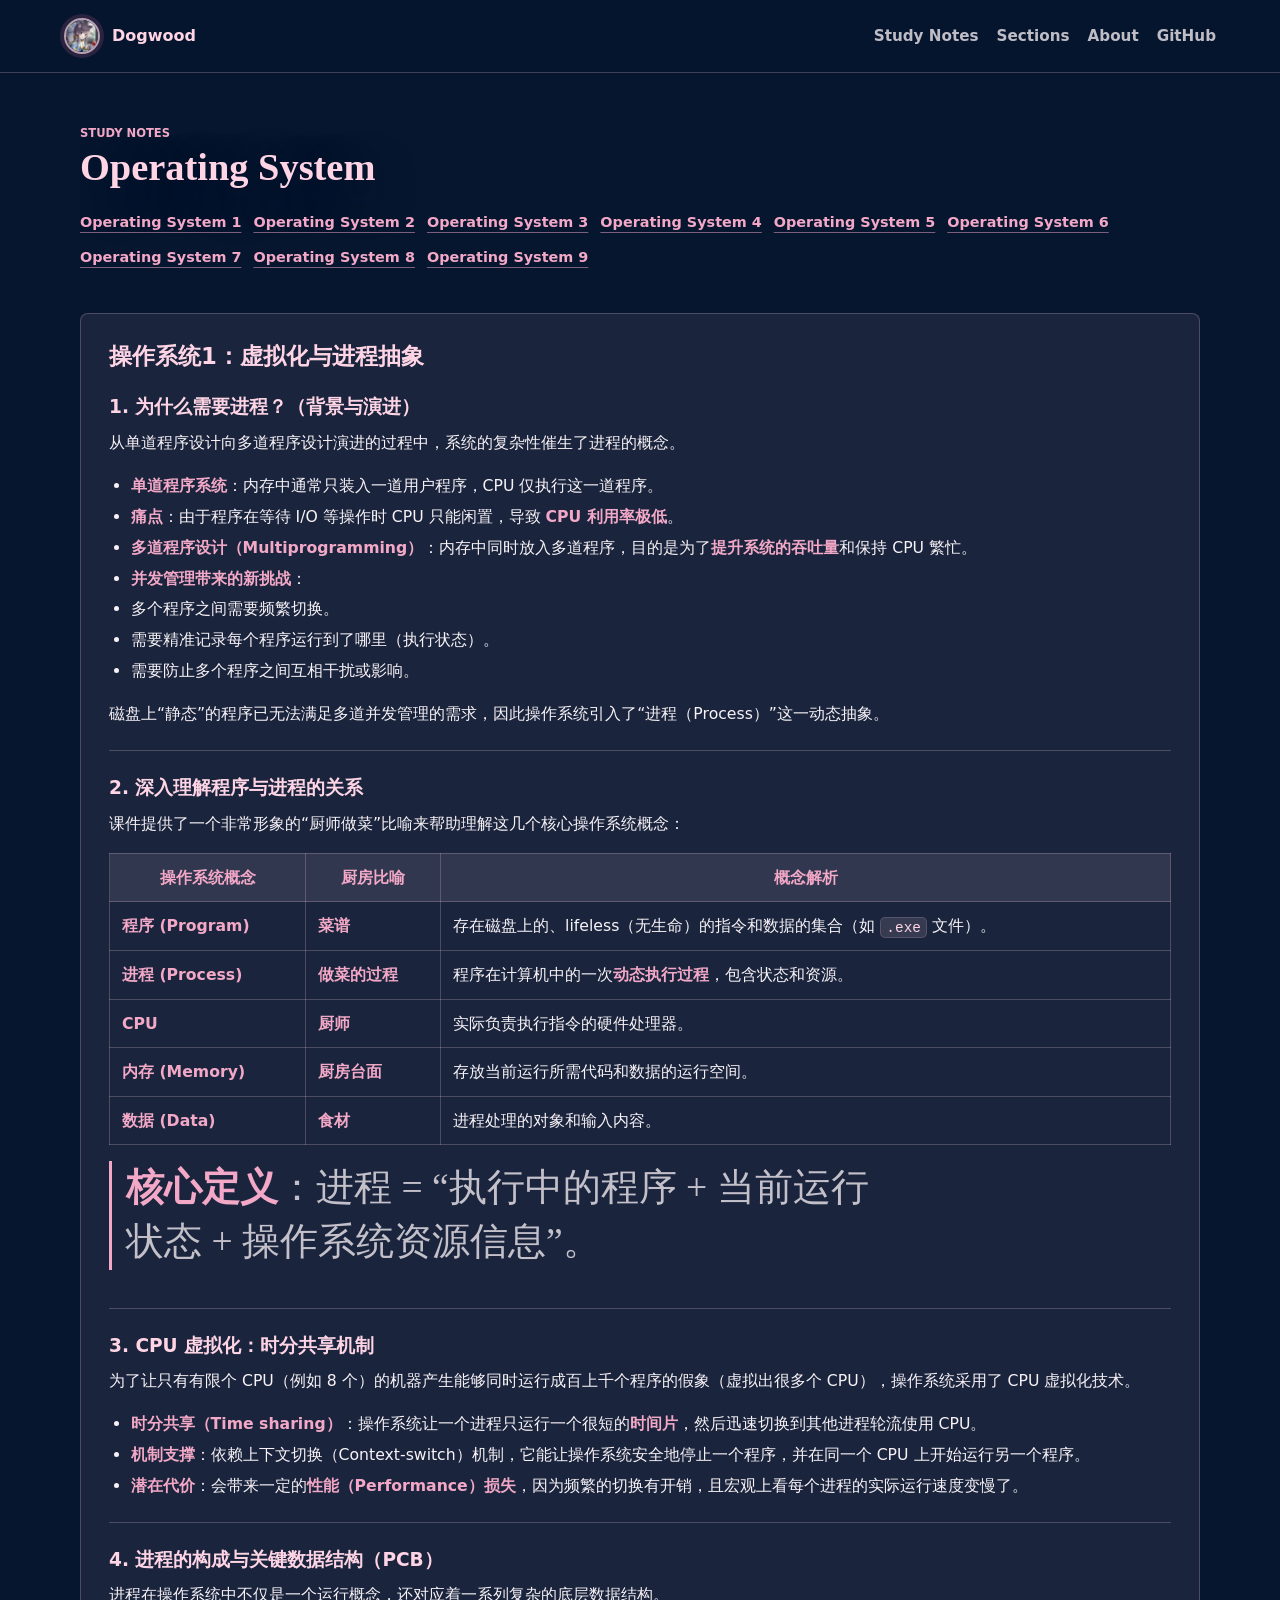
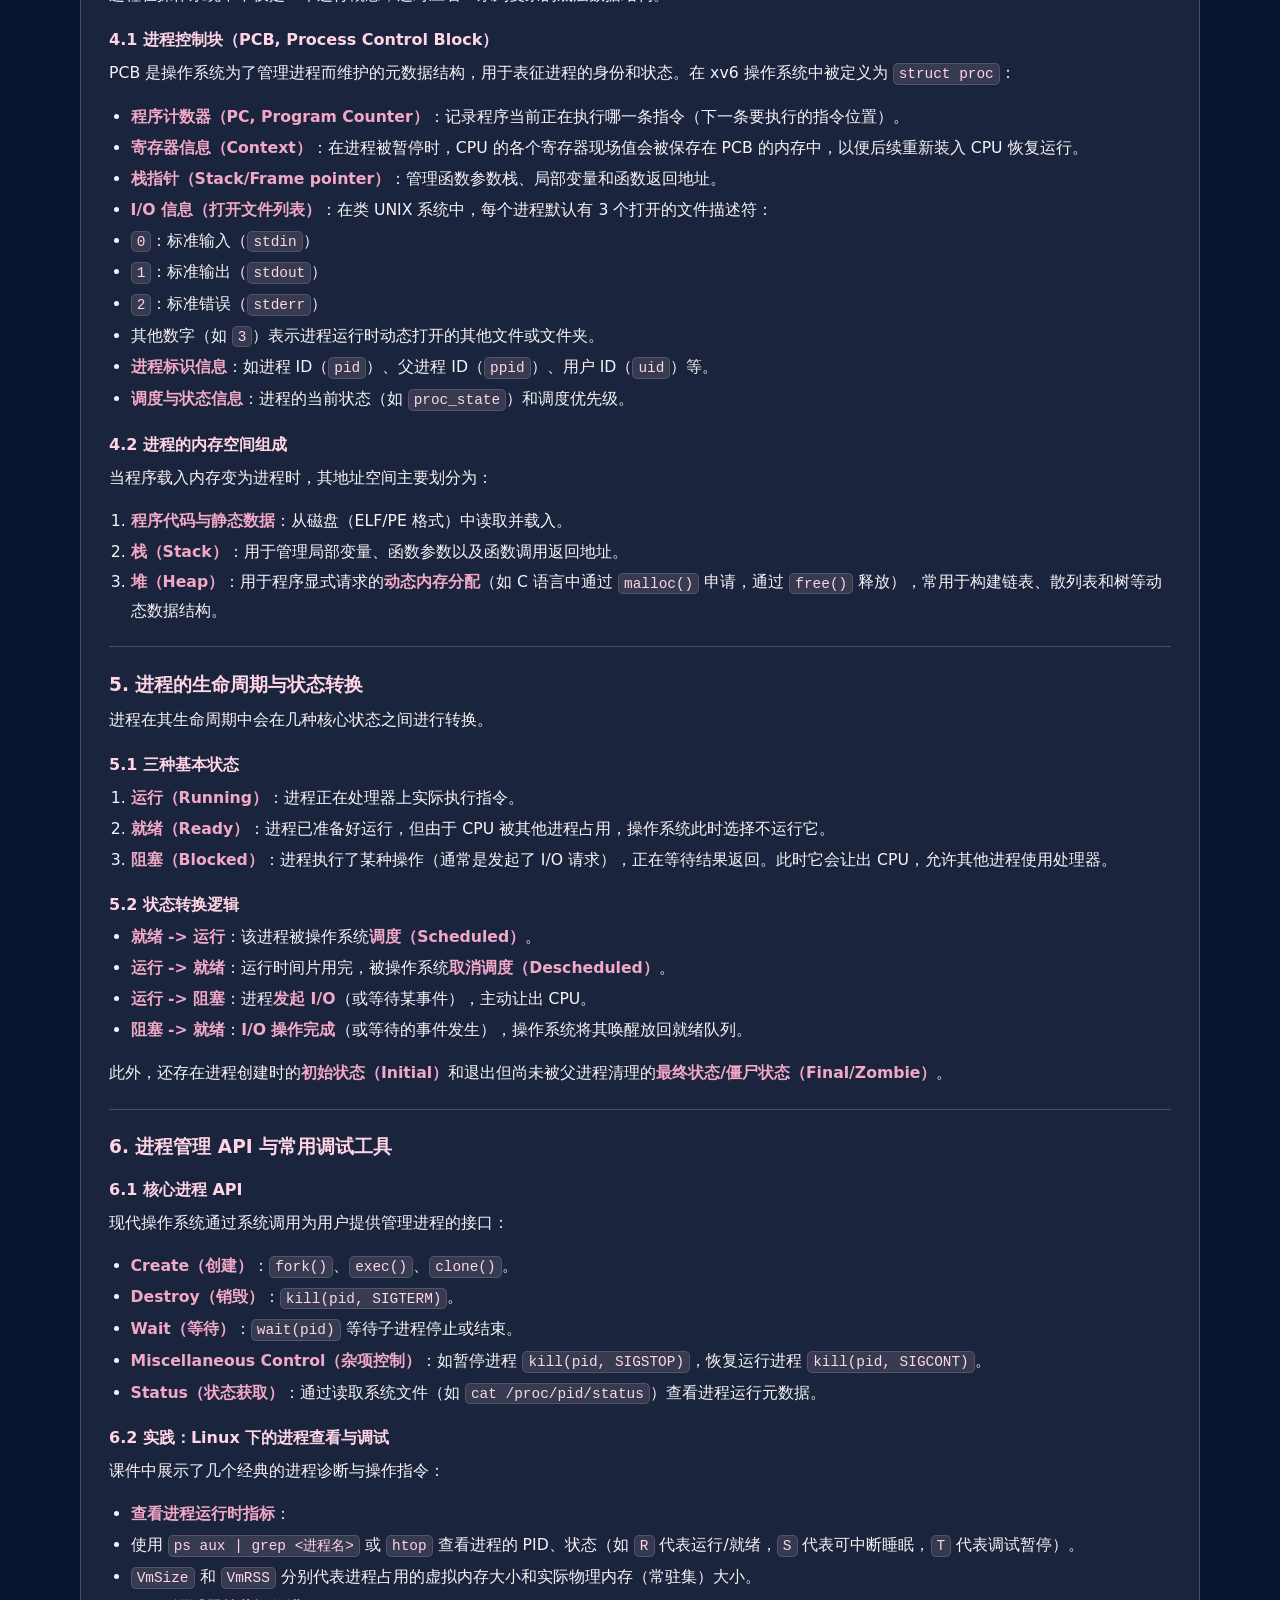
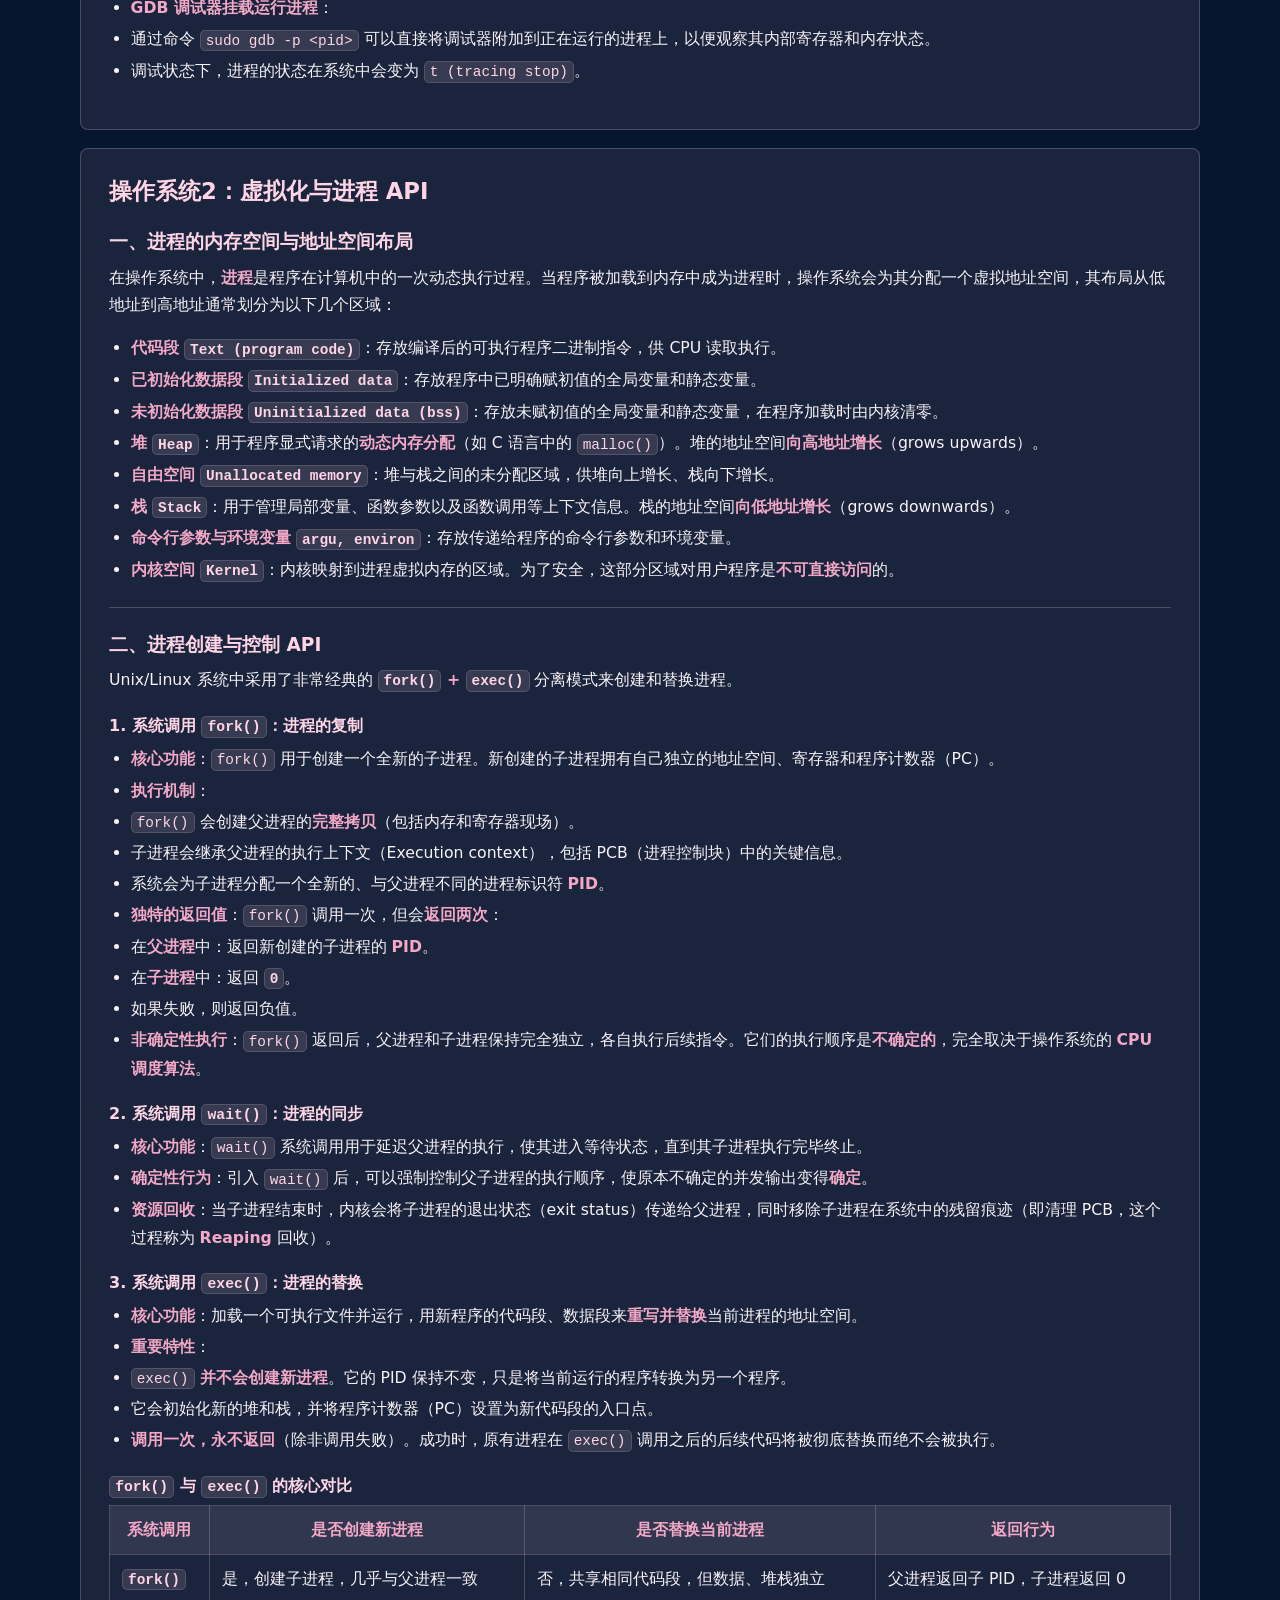
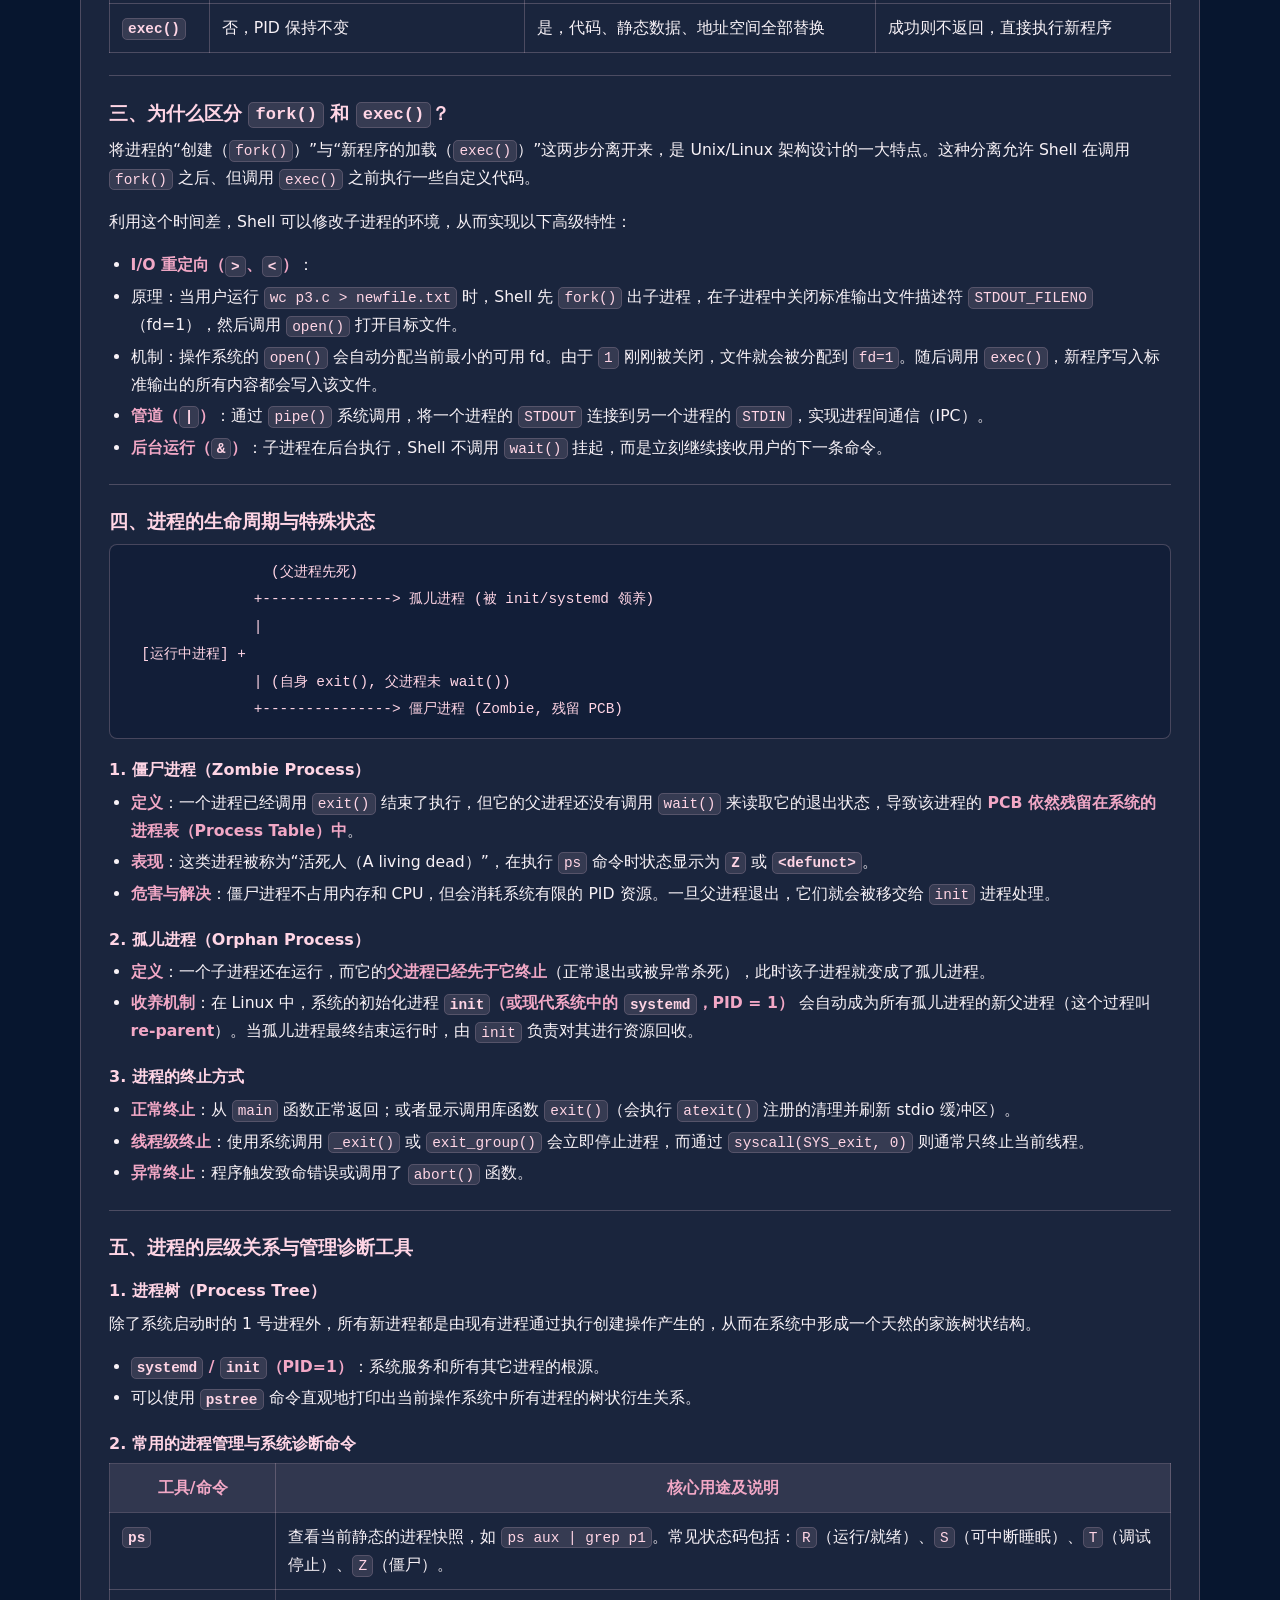
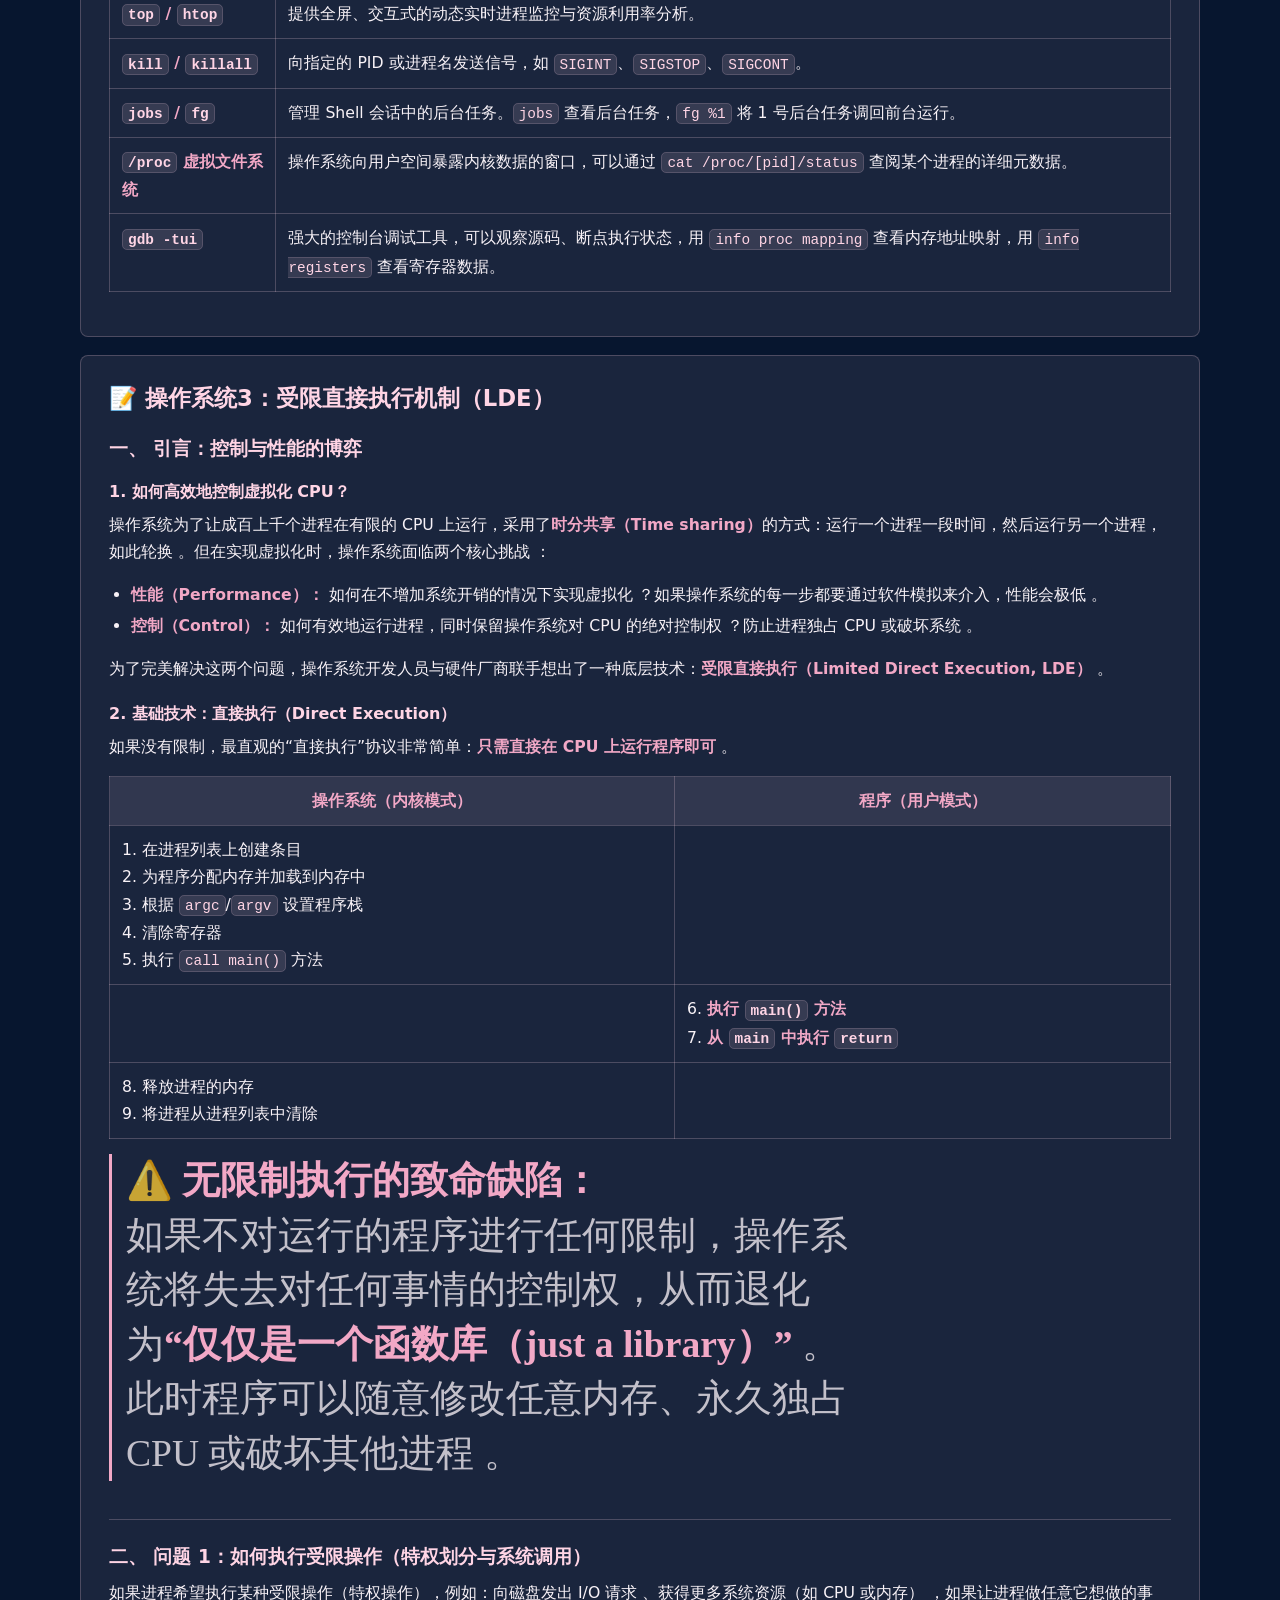
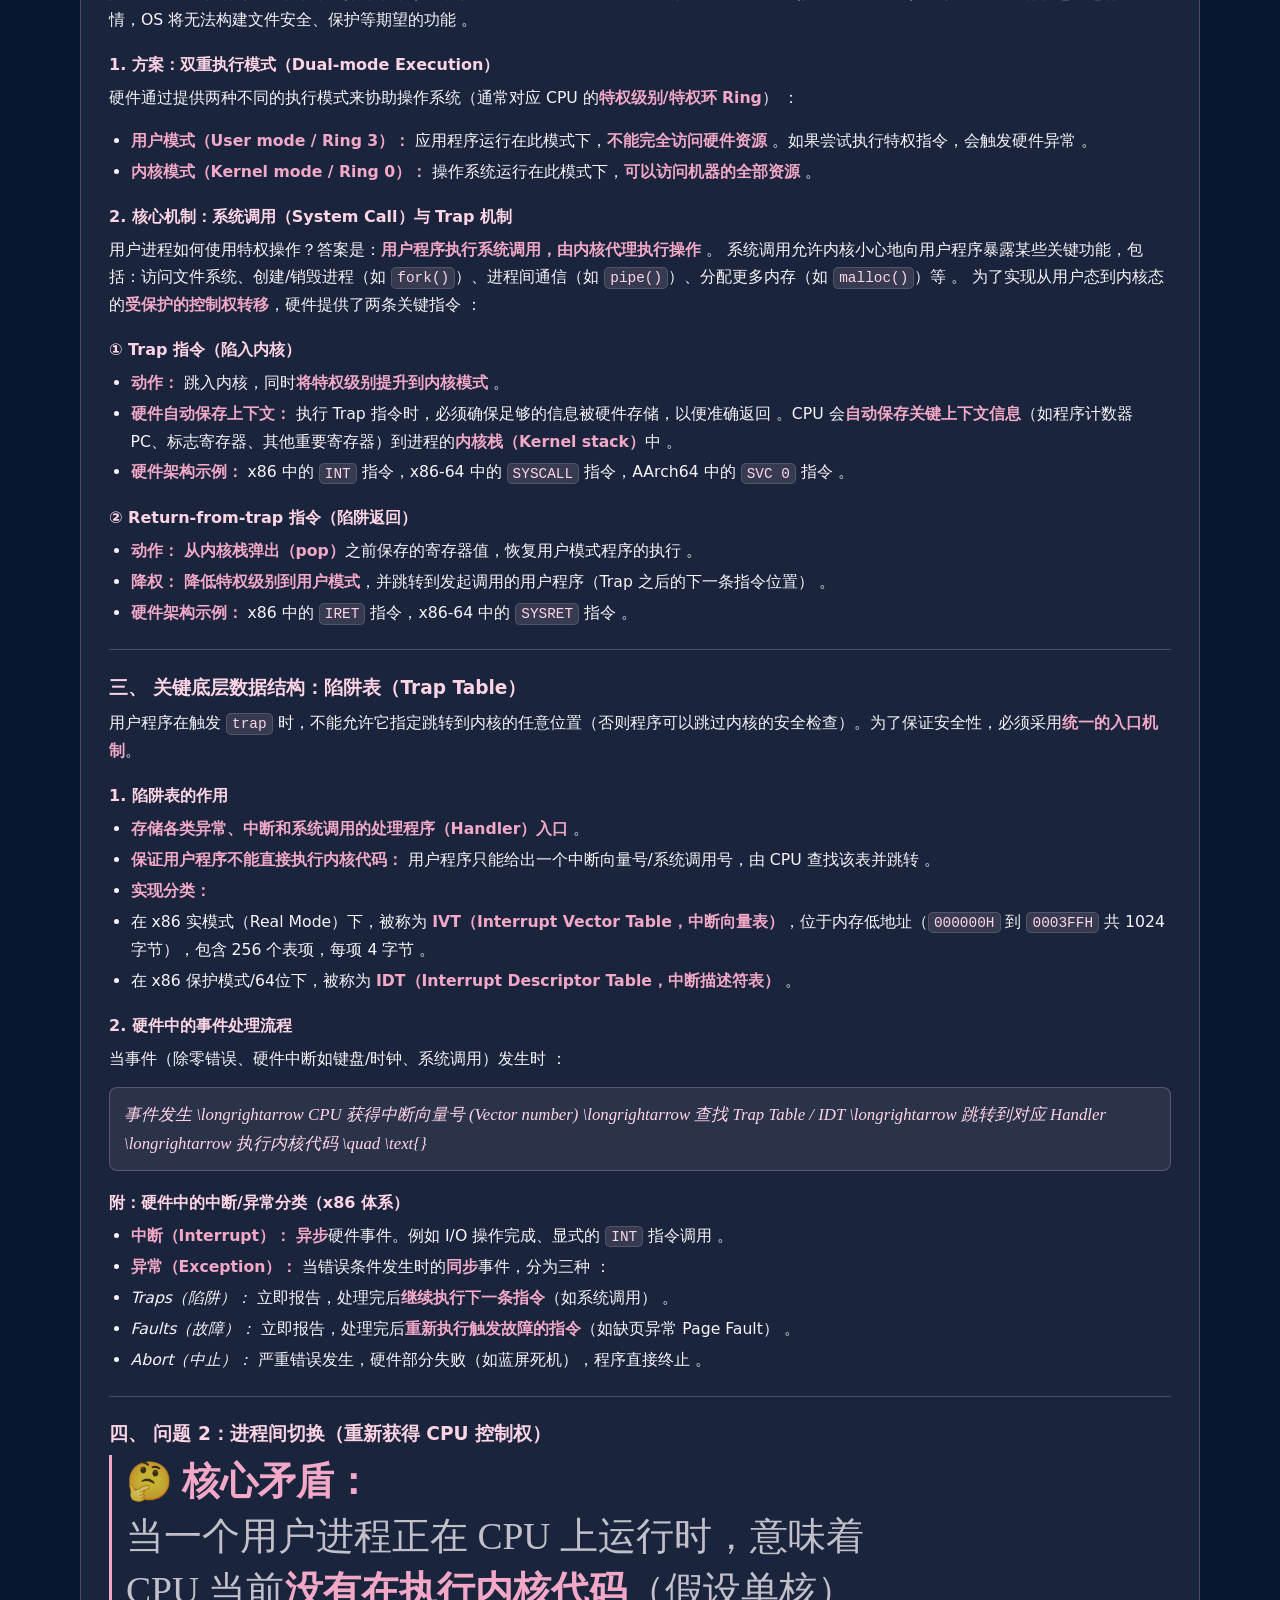
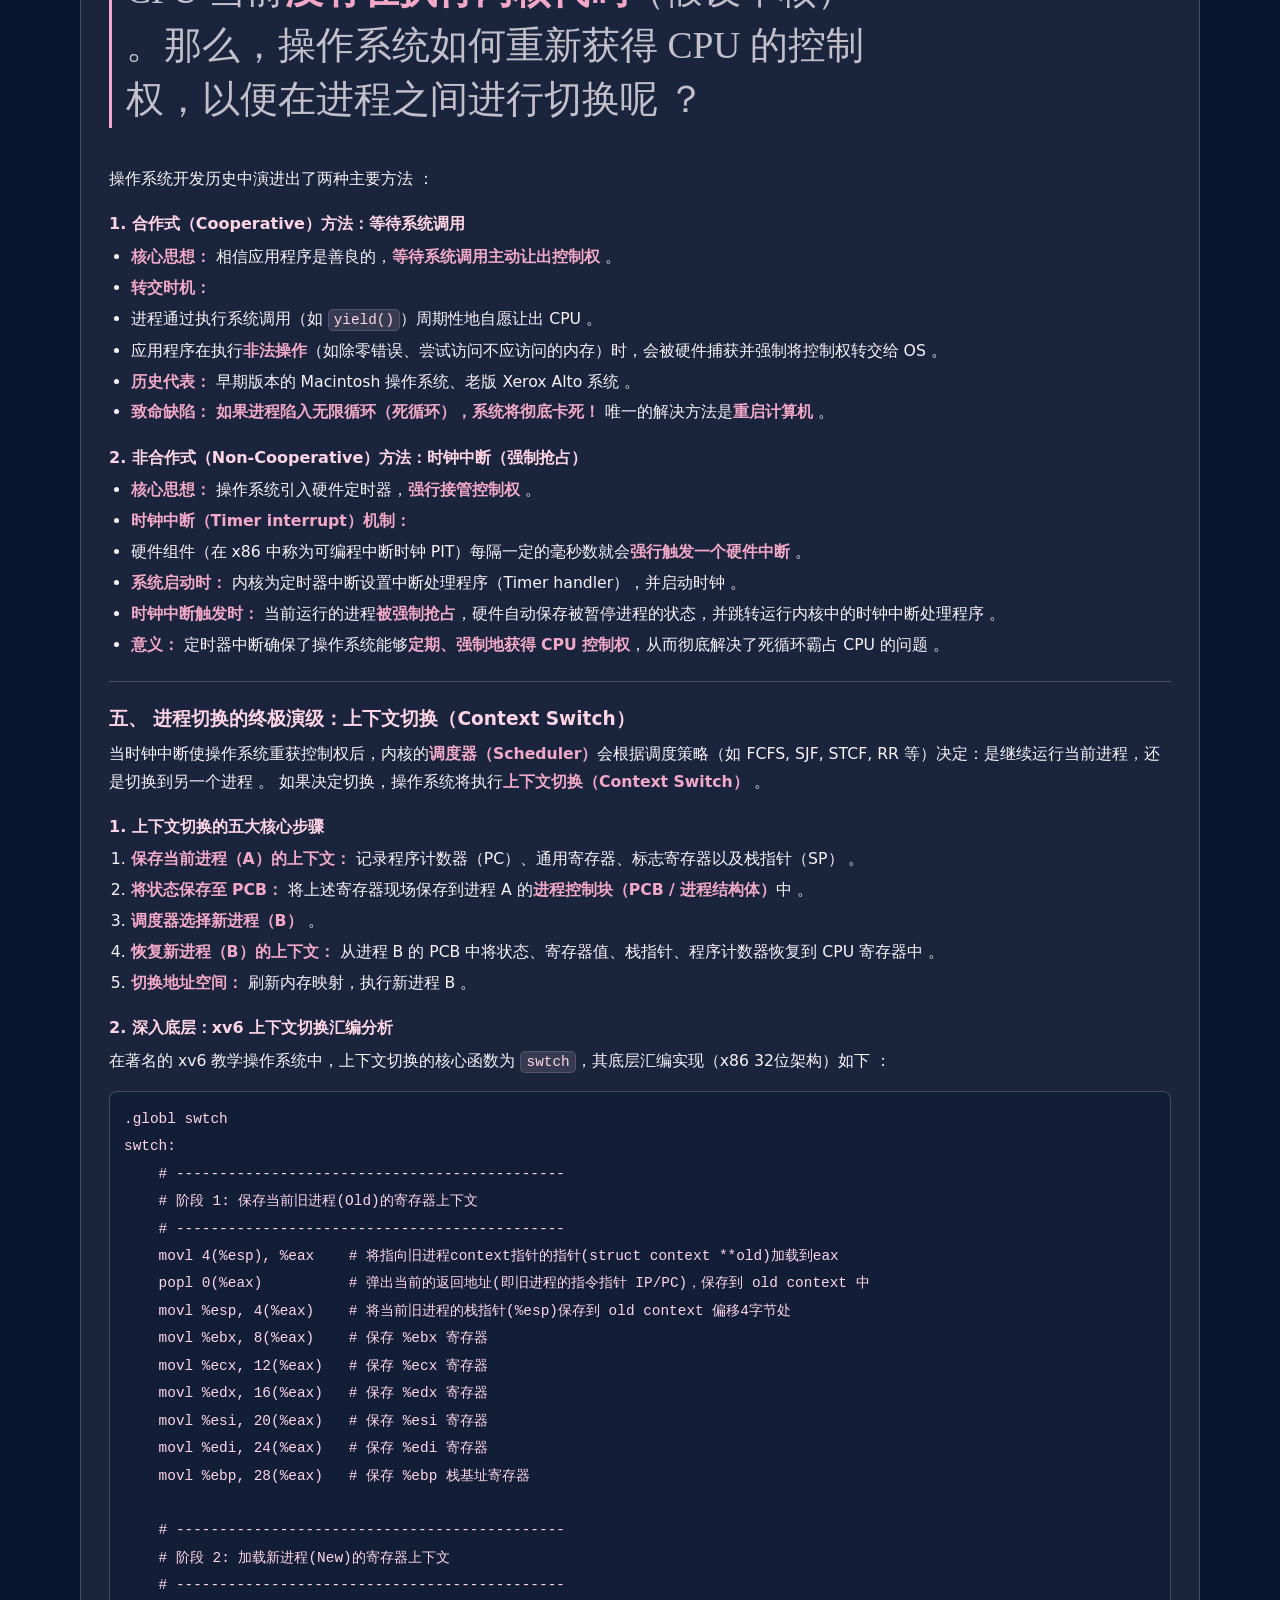
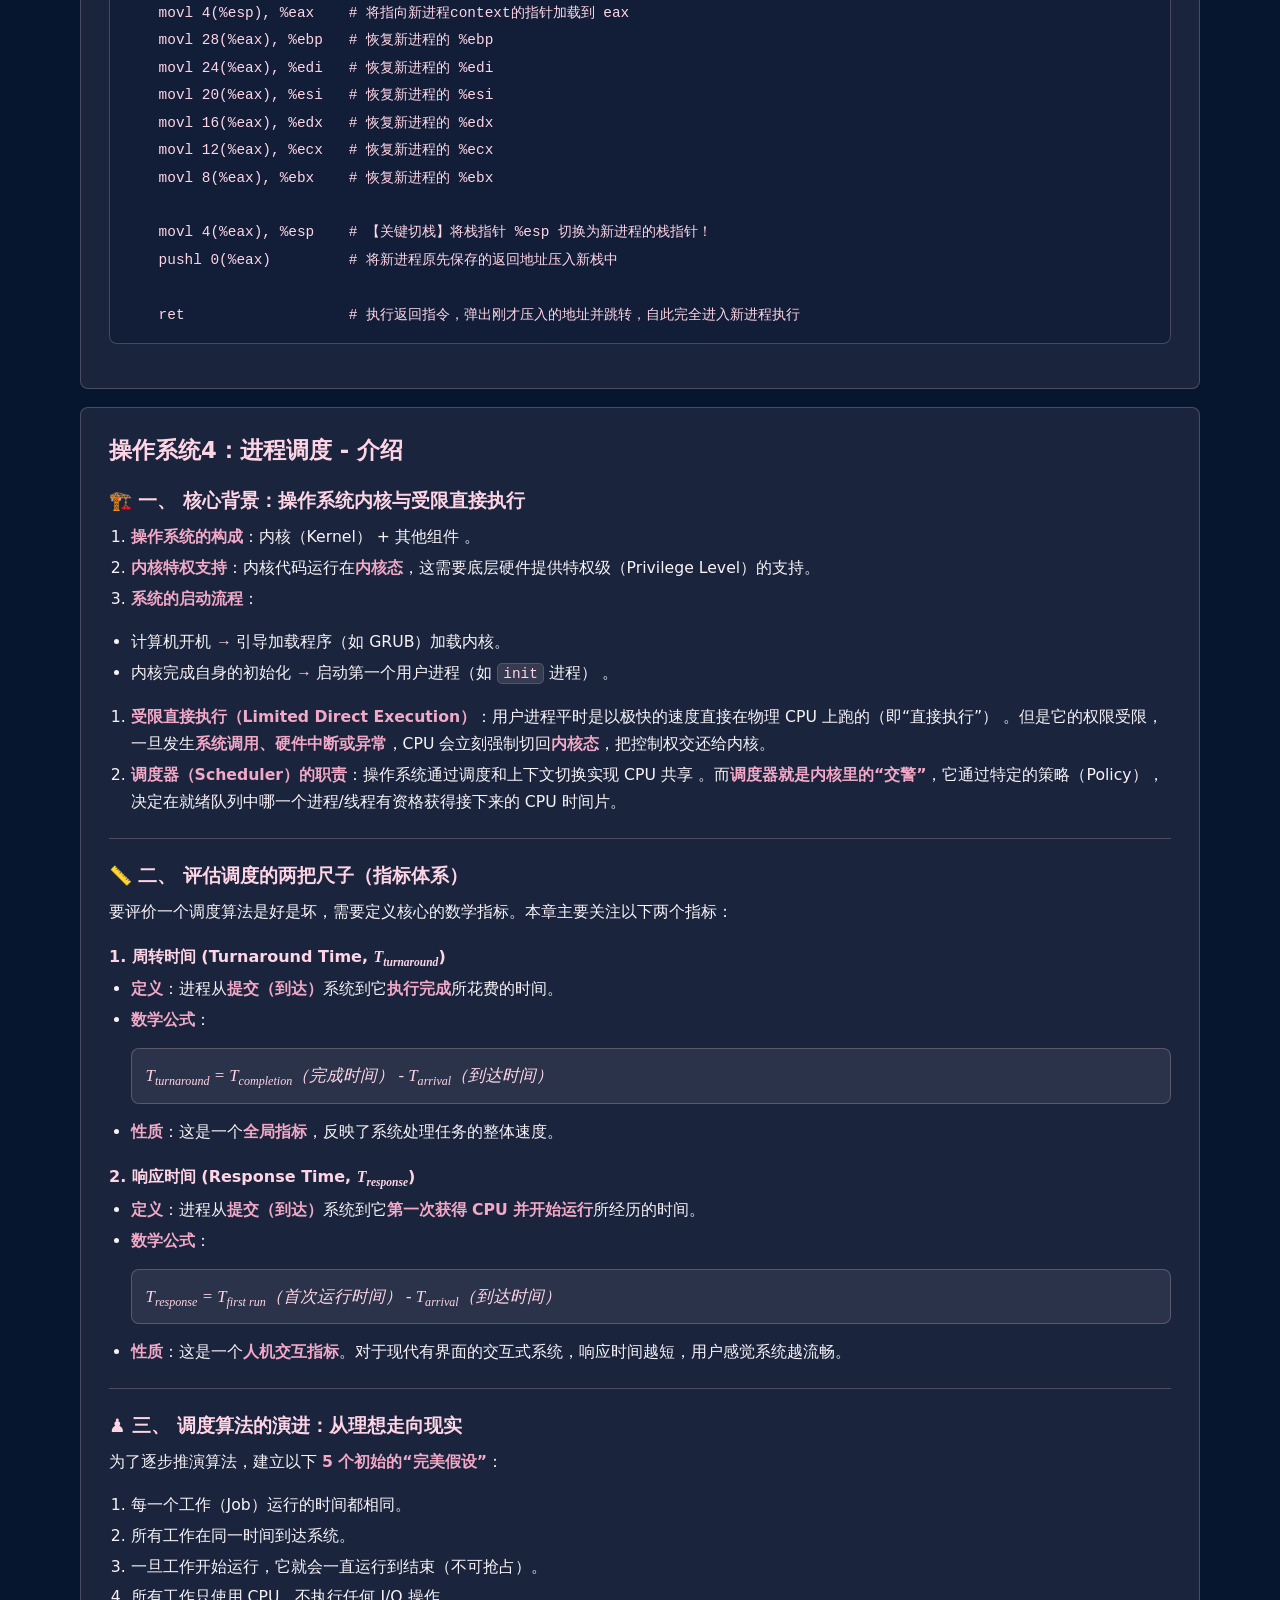
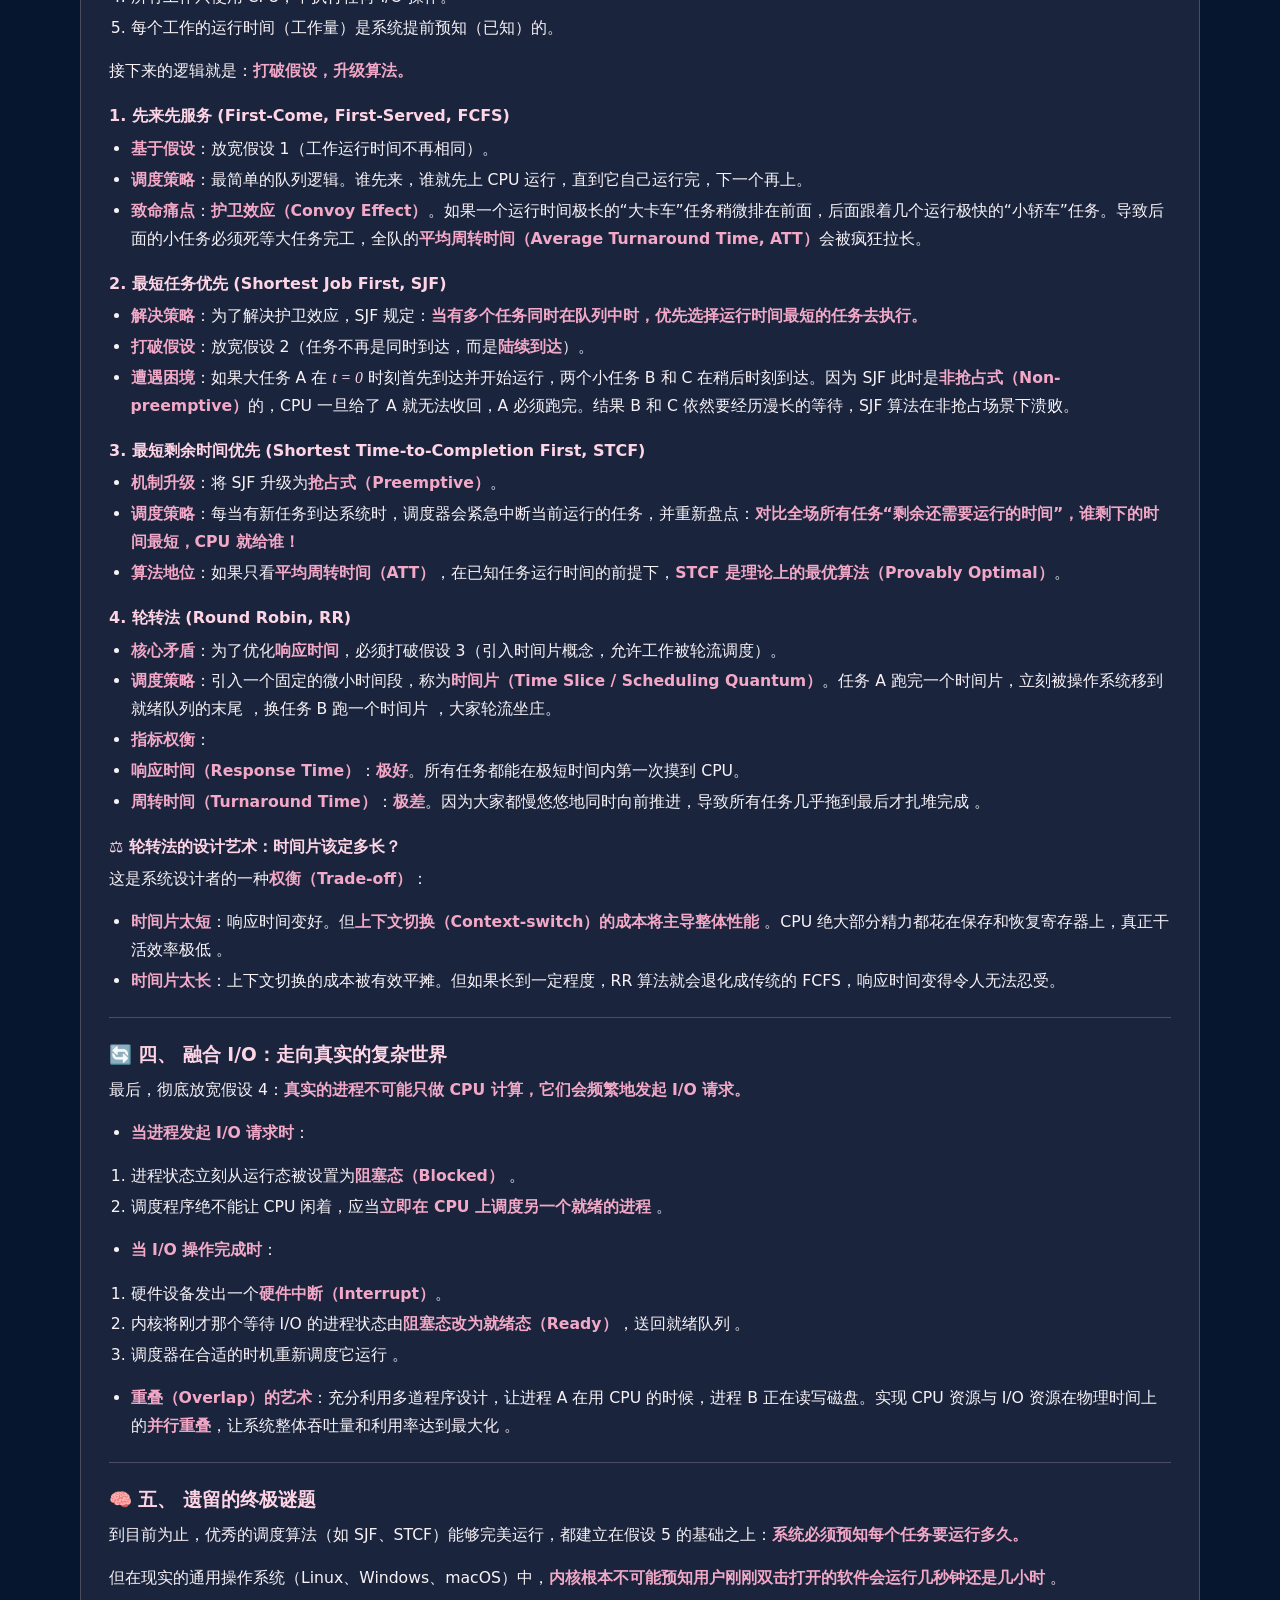
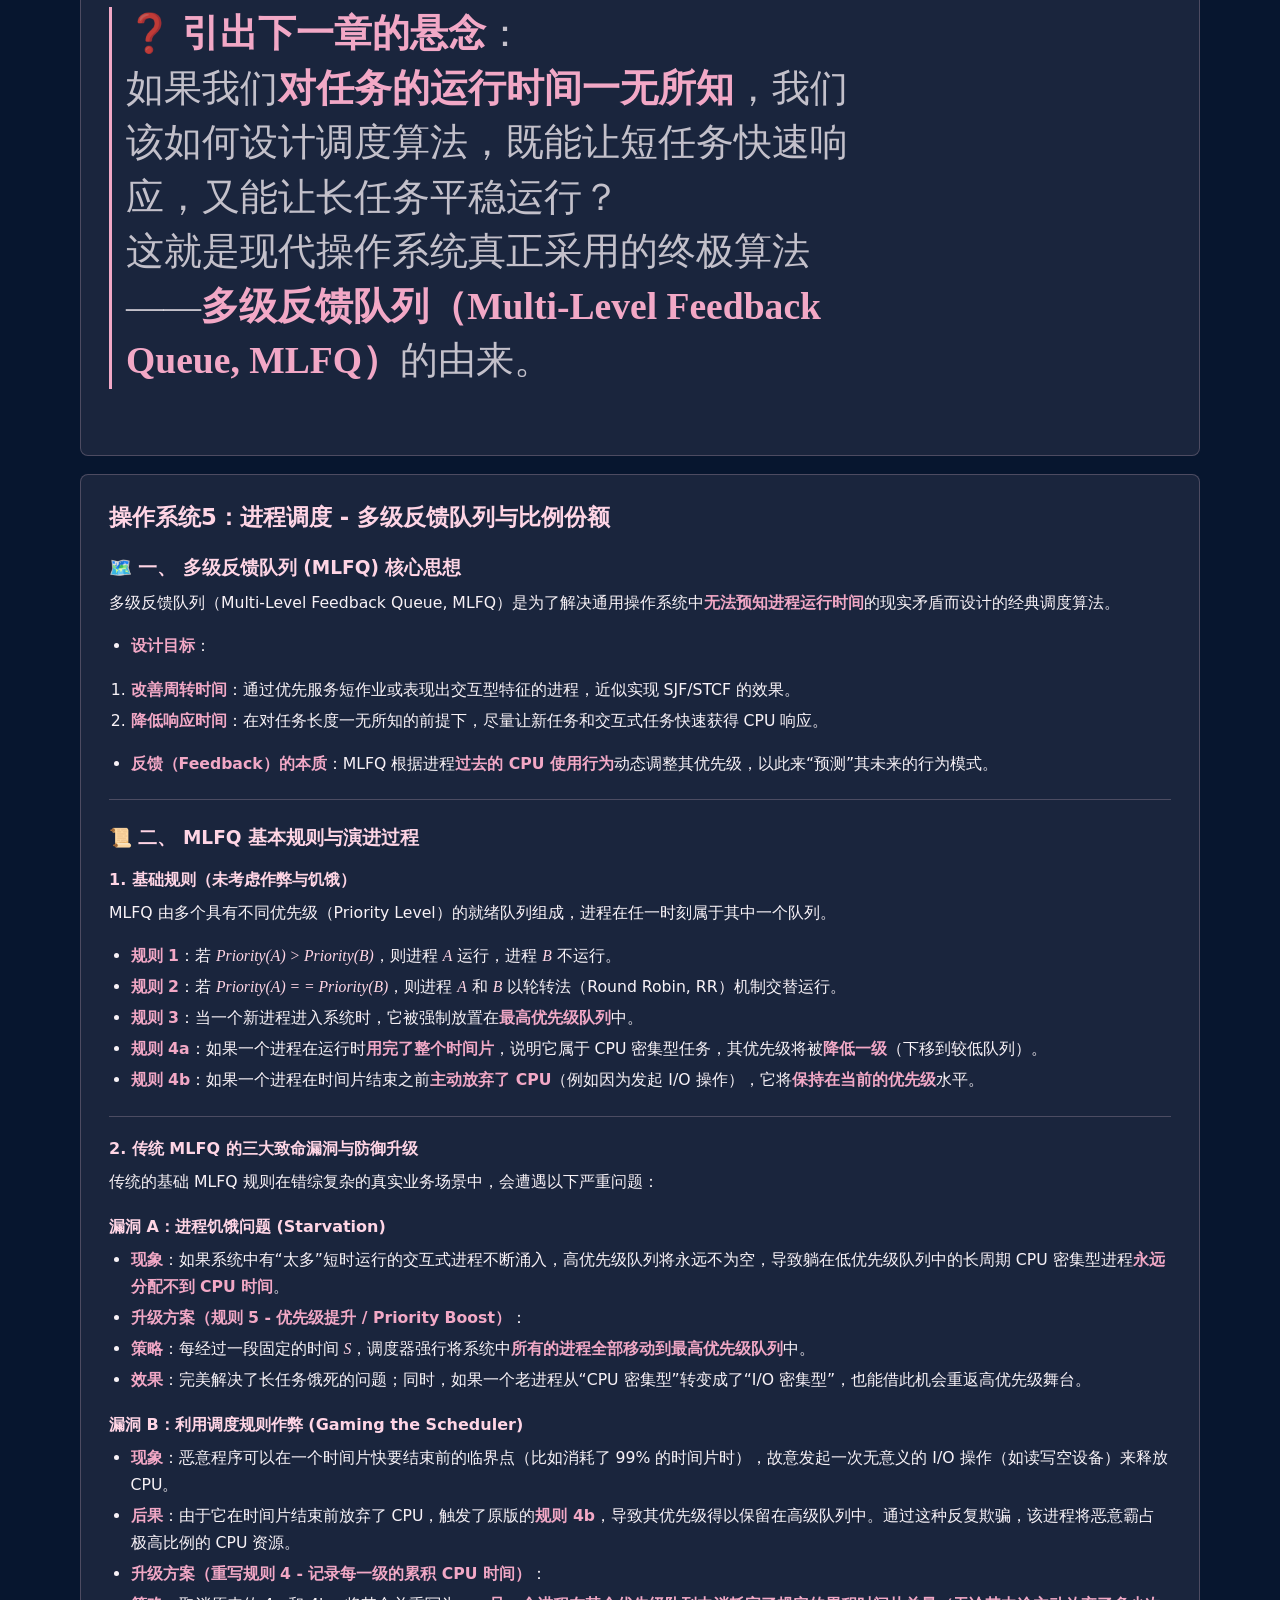
==== commit 41c8ec45: "add notes 56789" ====
--- a/operating-system.html
+++ b/operating-system.html
@@ -34,6 +34,10 @@
         <a href="#os-note-3">Operating System 3</a>
         <a href="#os-note-4">Operating System 4</a>
         <a href="#os-note-5">Operating System 5</a>
+        <a href="#os-note-6">Operating System 6</a>
+        <a href="#os-note-7">Operating System 7</a>
+        <a href="#os-note-8">Operating System 8</a>
+        <a href="#os-note-9">Operating System 9</a>
       </nav>
 
       <article id="os-note-1" class="note-document">
@@ -55,7 +59,23 @@
       <article id="os-note-5" class="note-document">
         <div class="markdown-body" data-note-src="notes/操作系统/5.md">Loading note...</div>
       </article>
-      
+
+      <article id="os-note-6" class="note-document">
+        <div class="markdown-body" data-note-src="notes/操作系统/6.md">Loading note...</div>
+      </article>
+
+      <article id="os-note-7" class="note-document">
+        <div class="markdown-body" data-note-src="notes/操作系统/7.md">Loading note...</div>
+      </article>
+
+      <article id="os-note-8" class="note-document">
+        <div class="markdown-body" data-note-src="notes/操作系统/8.md">Loading note...</div>
+      </article>
+
+      <article id="os-note-9" class="note-document">
+        <div class="markdown-body" data-note-src="notes/操作系统/9.md">Loading note...</div>
+      </article>
+
     </section>
   </main>
 
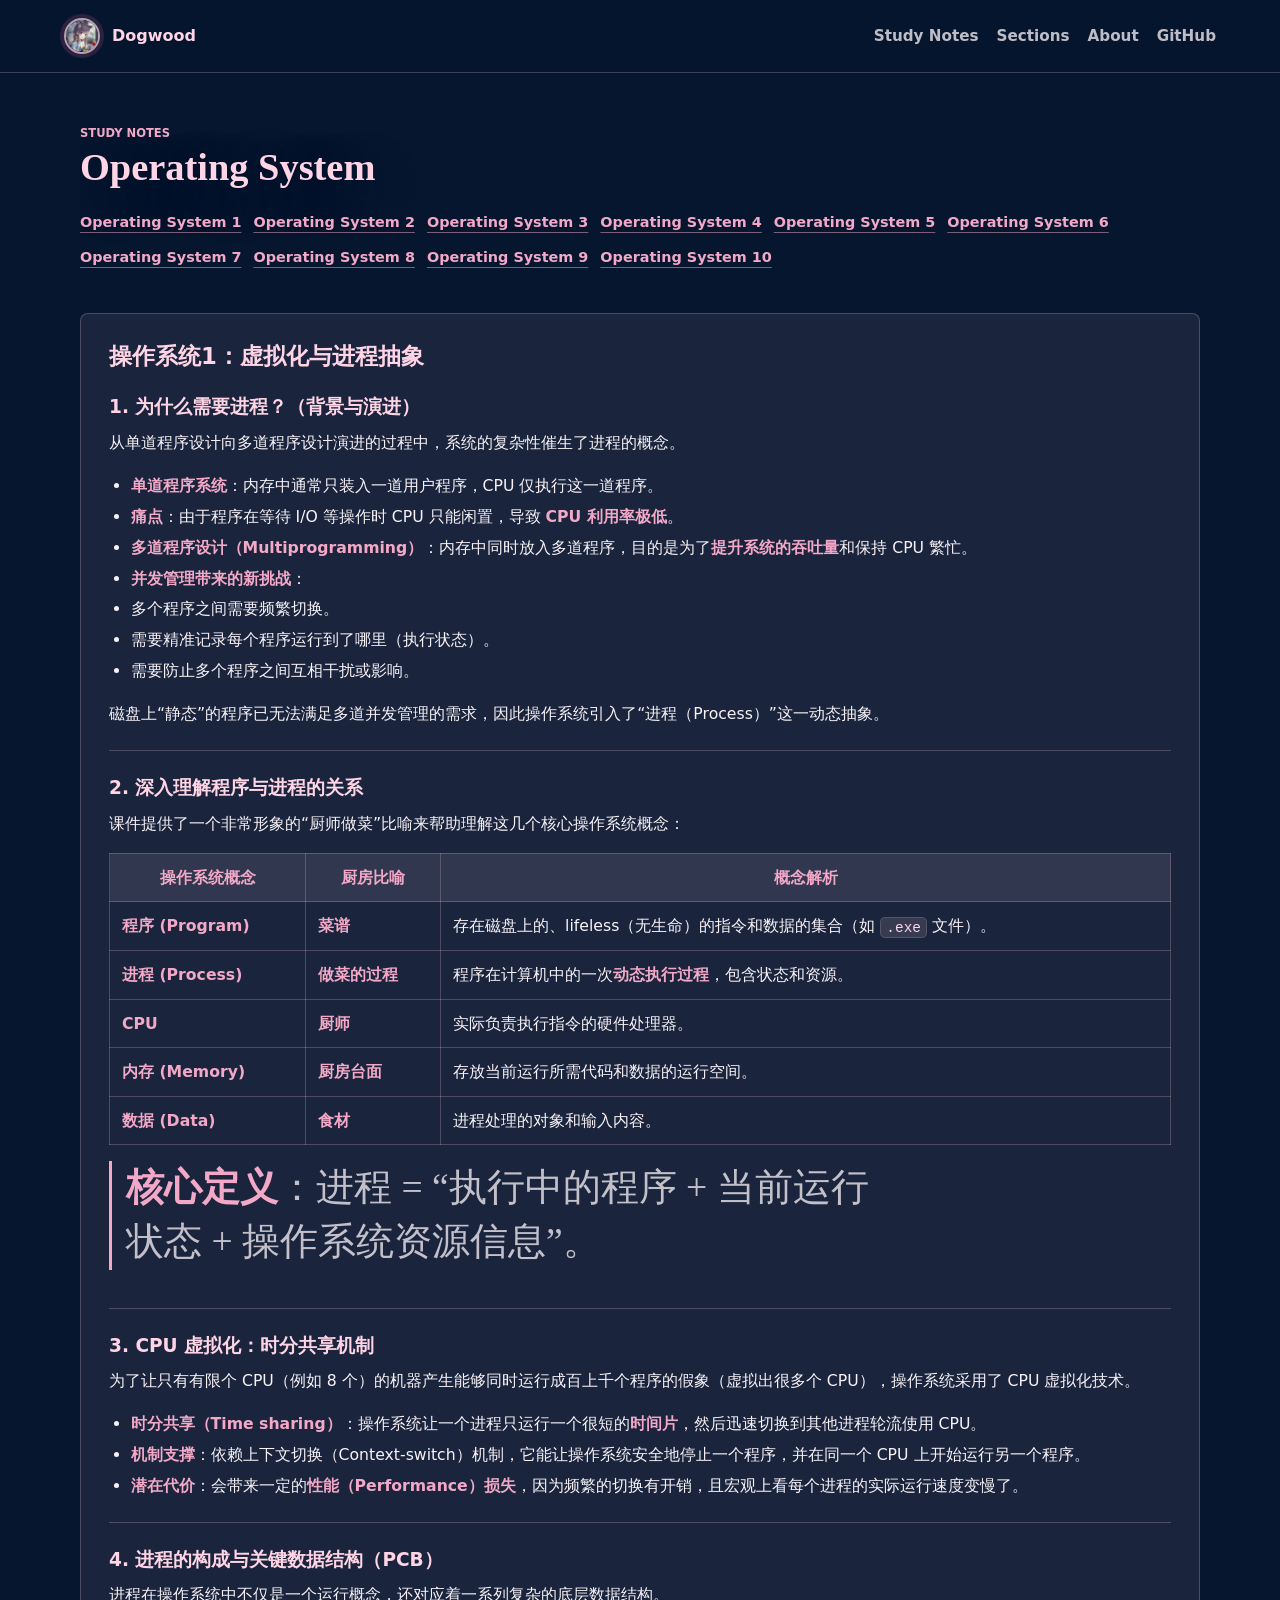
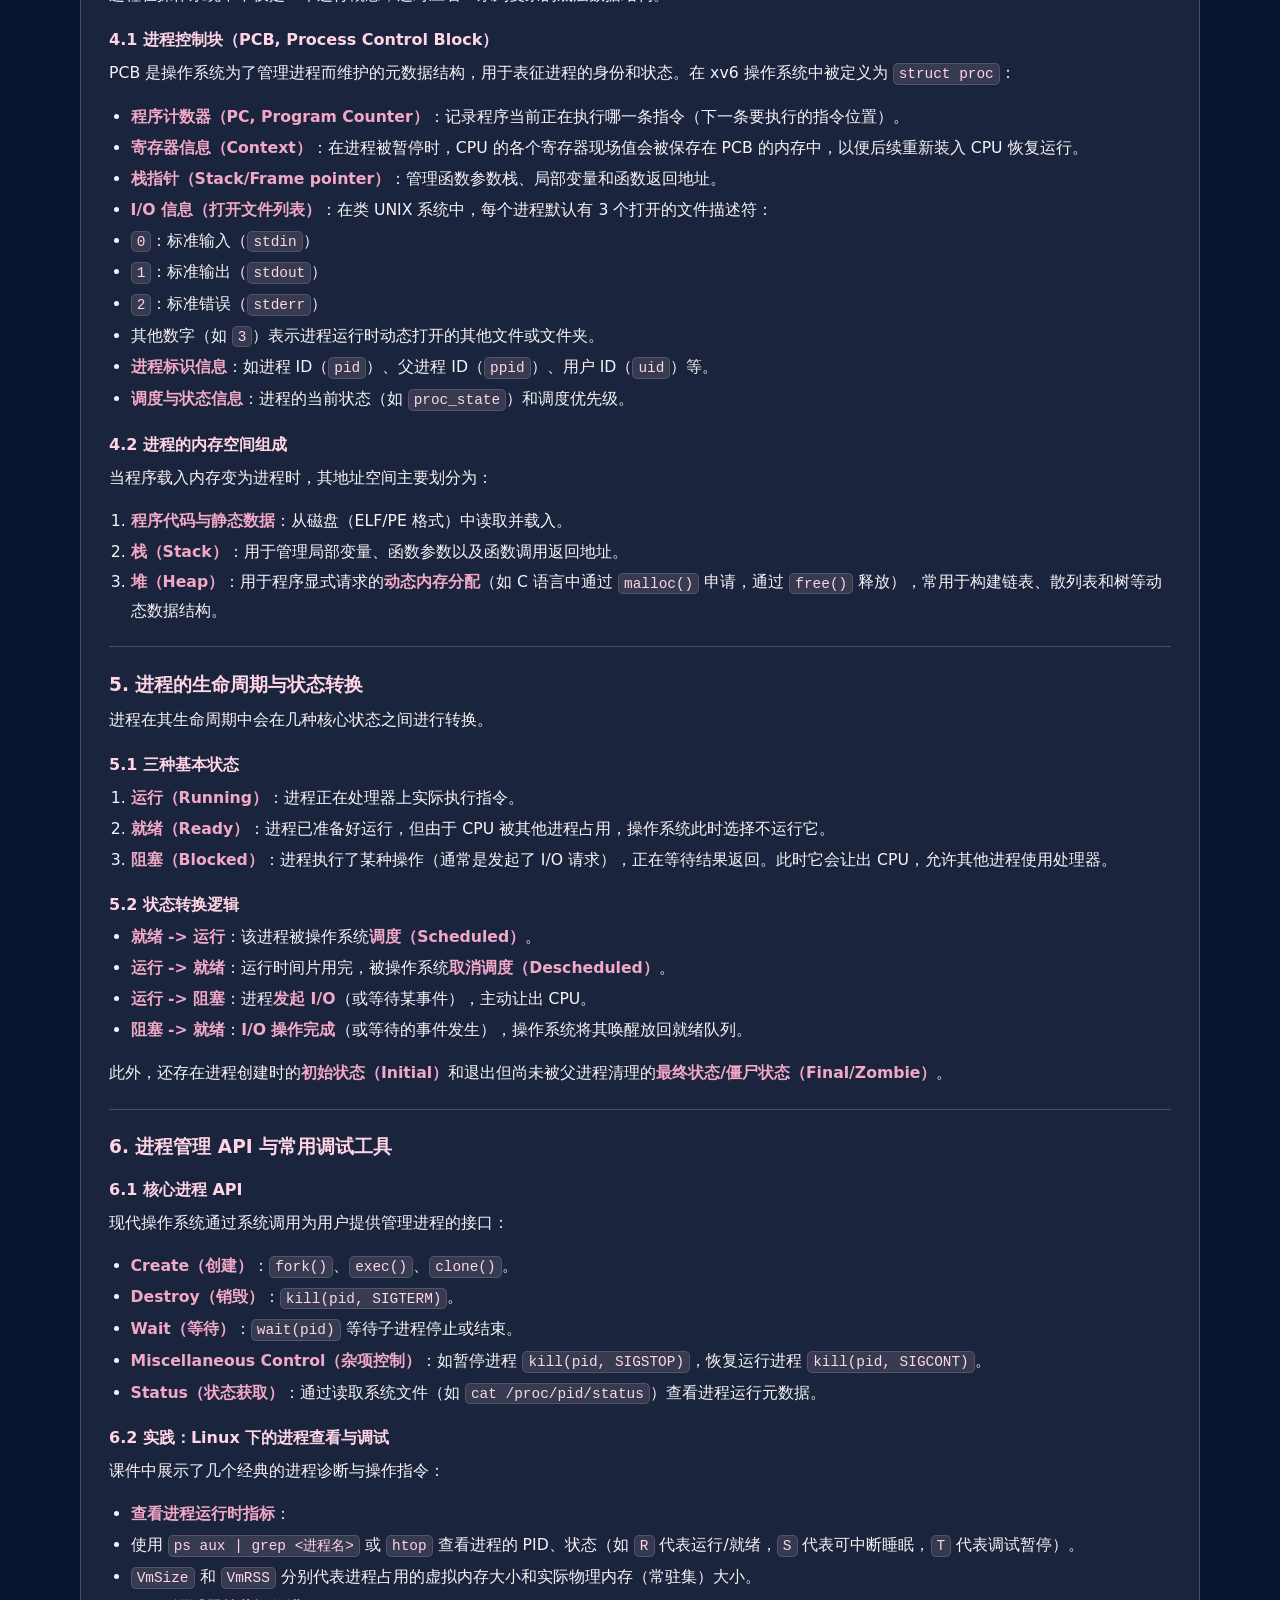
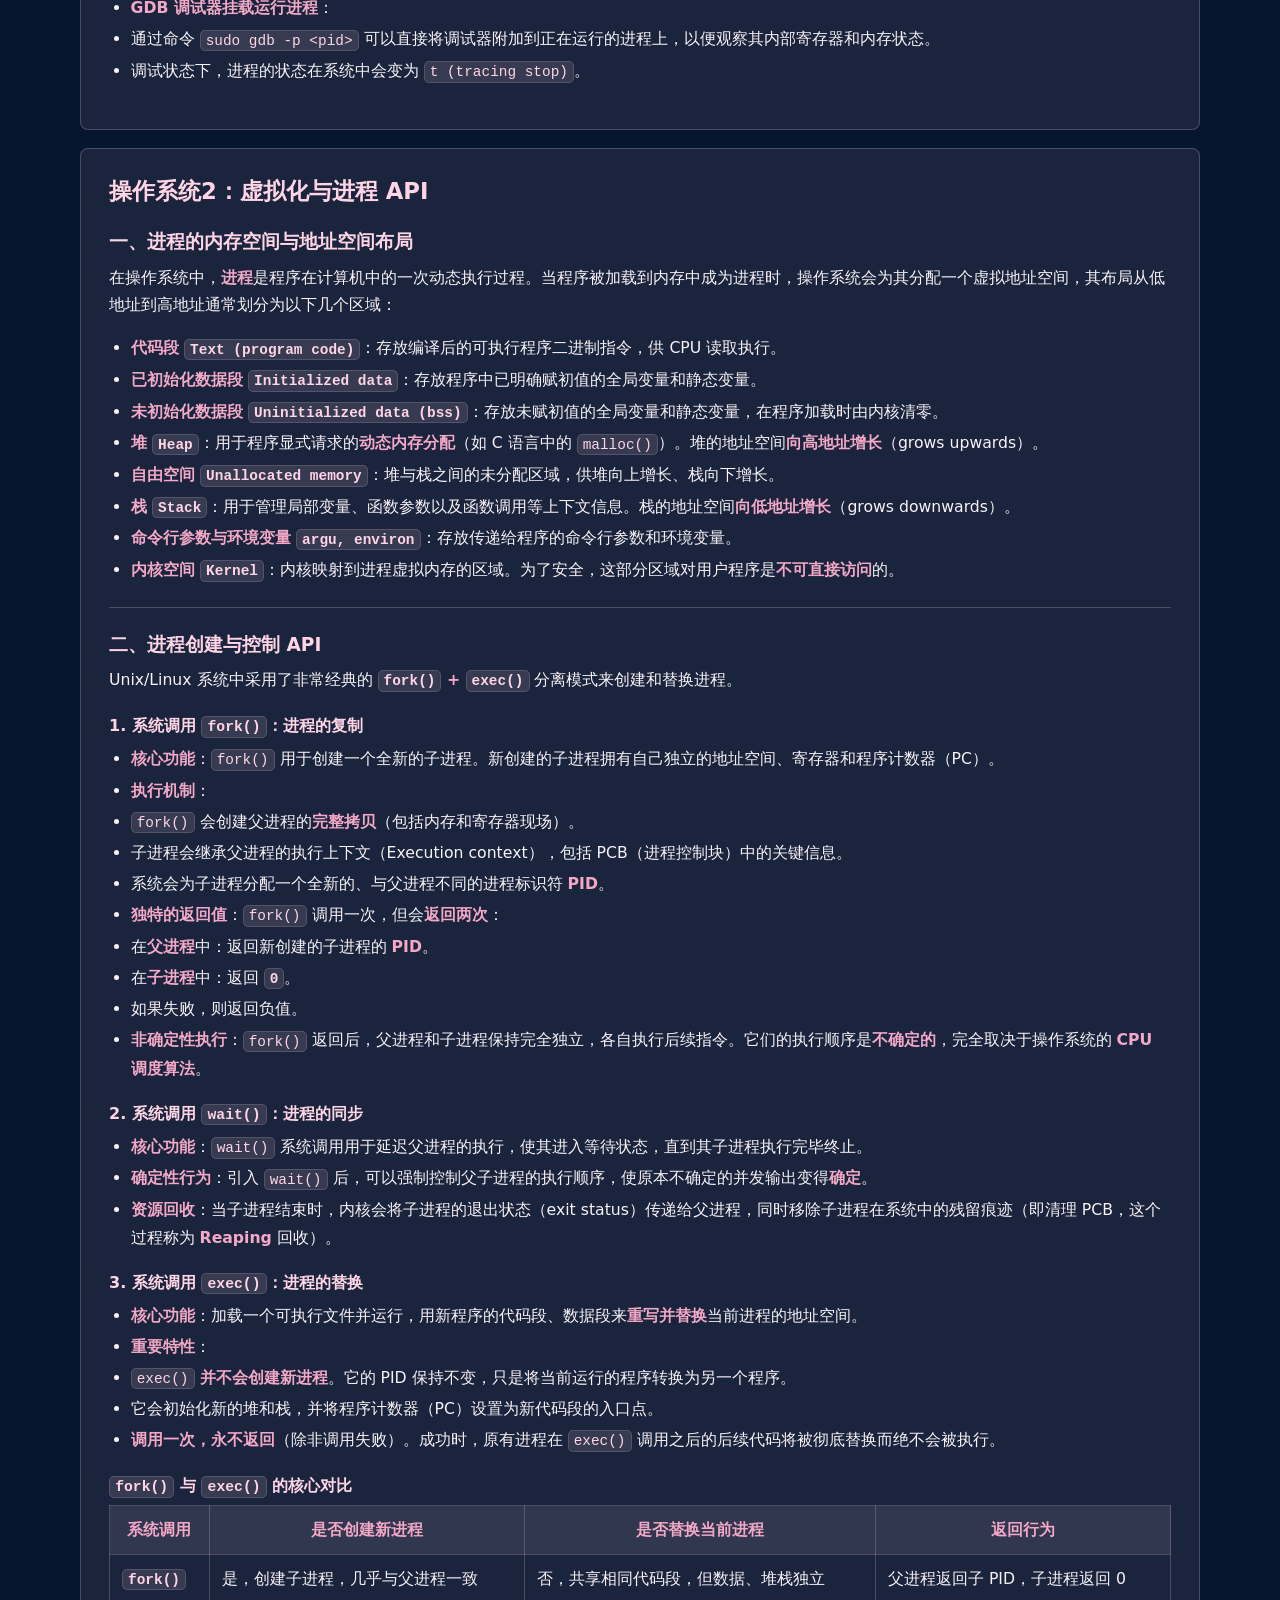
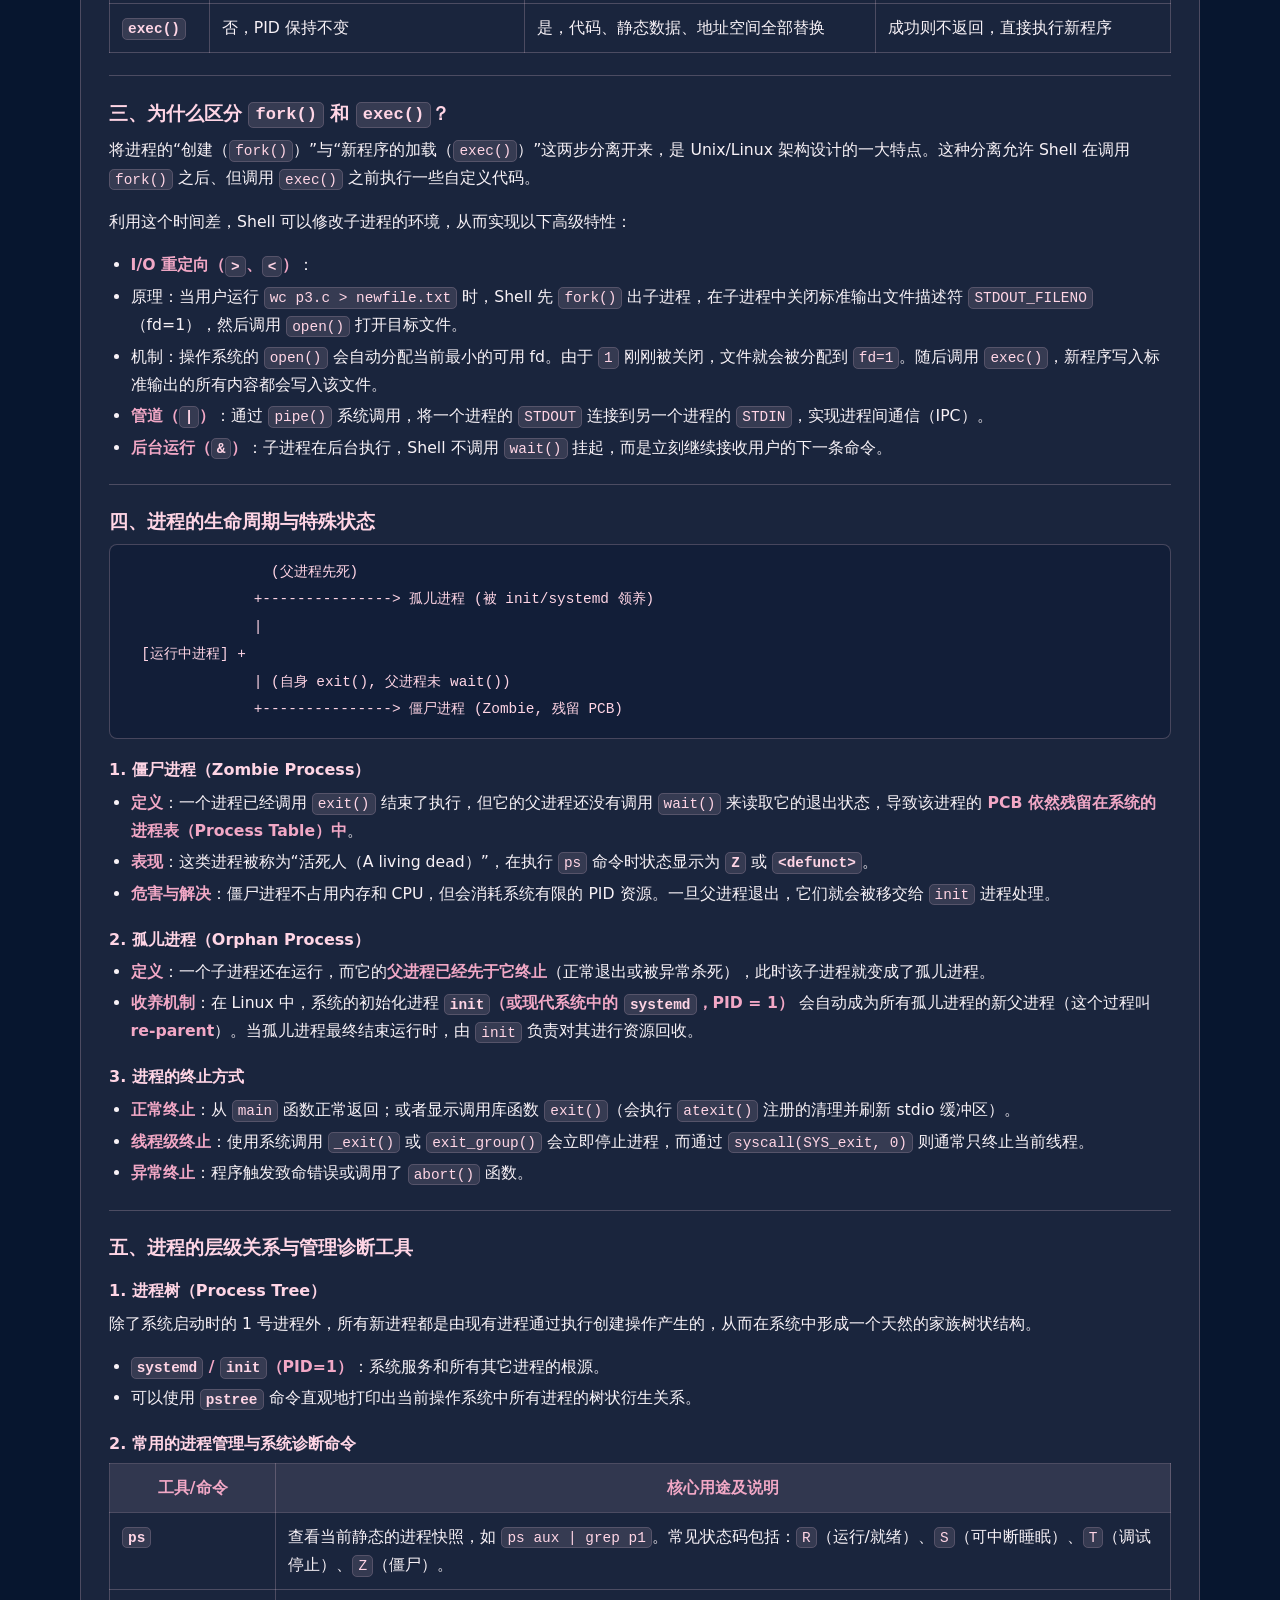
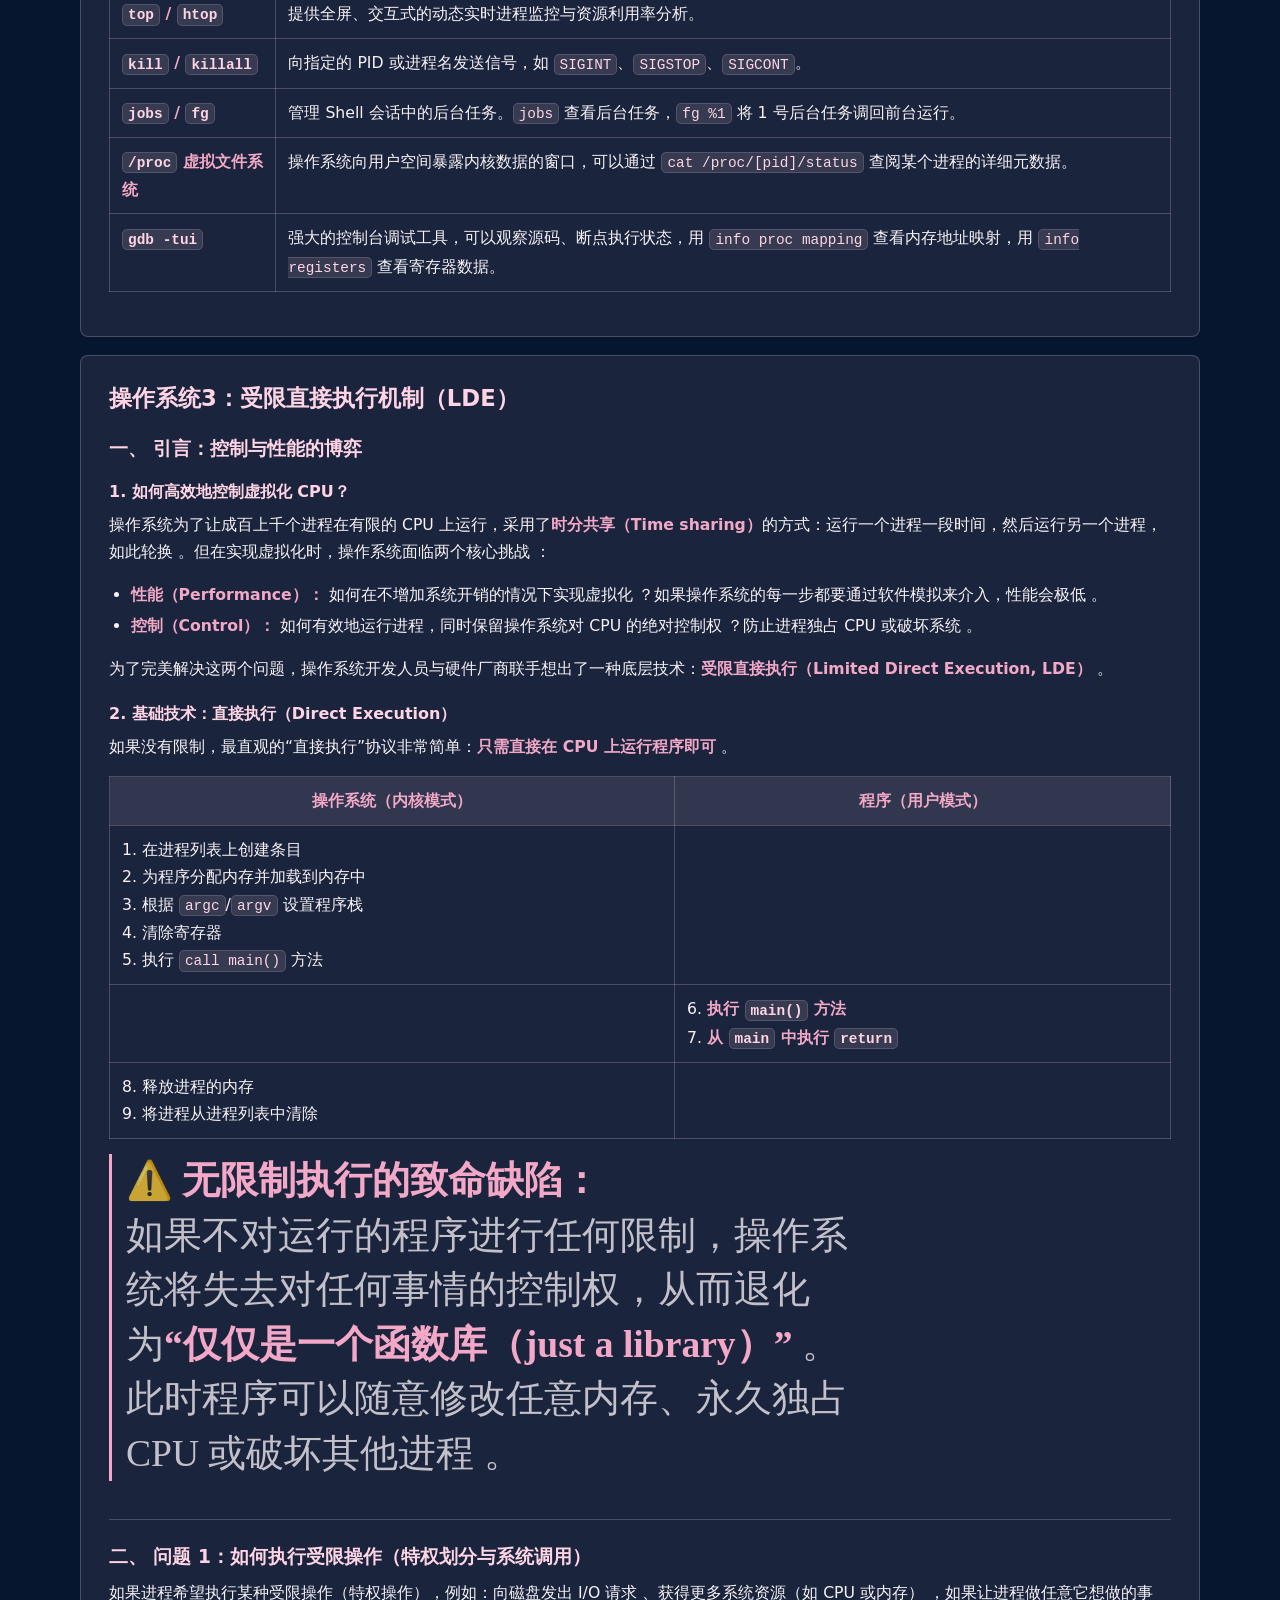
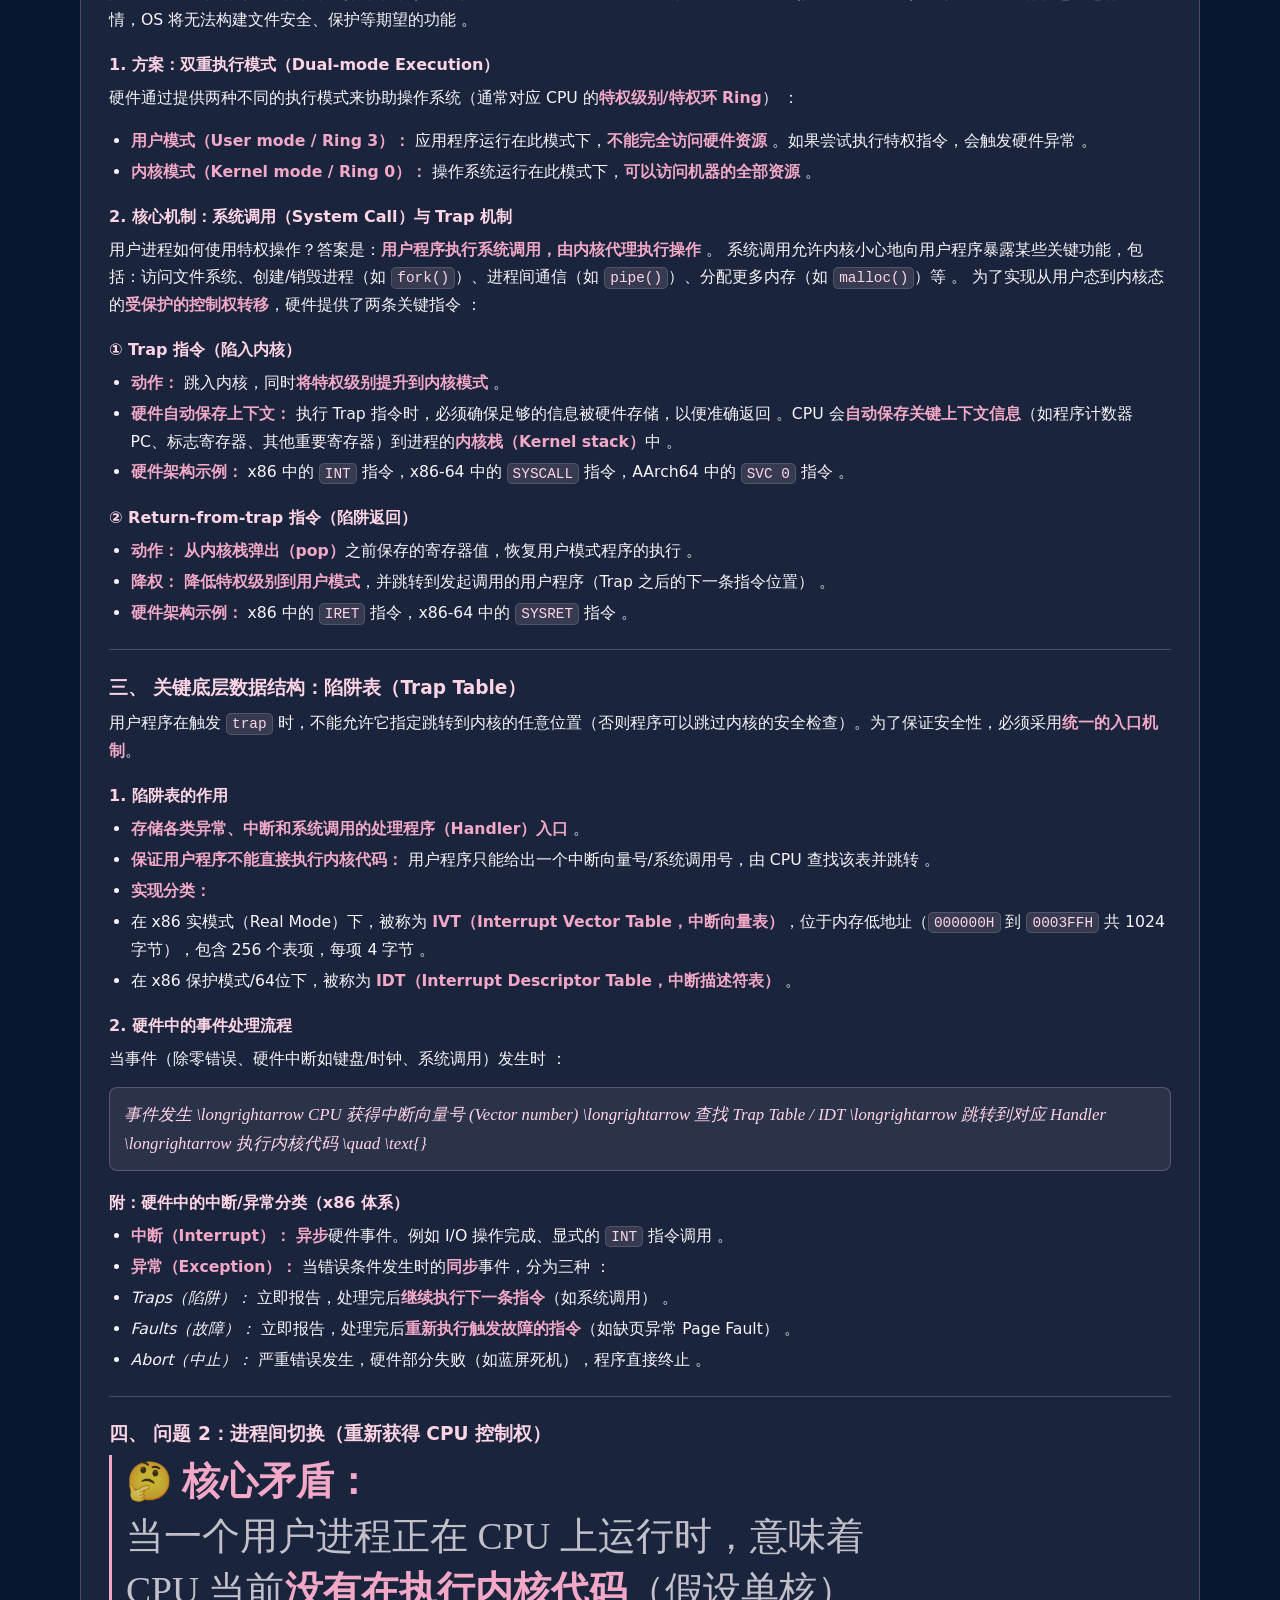
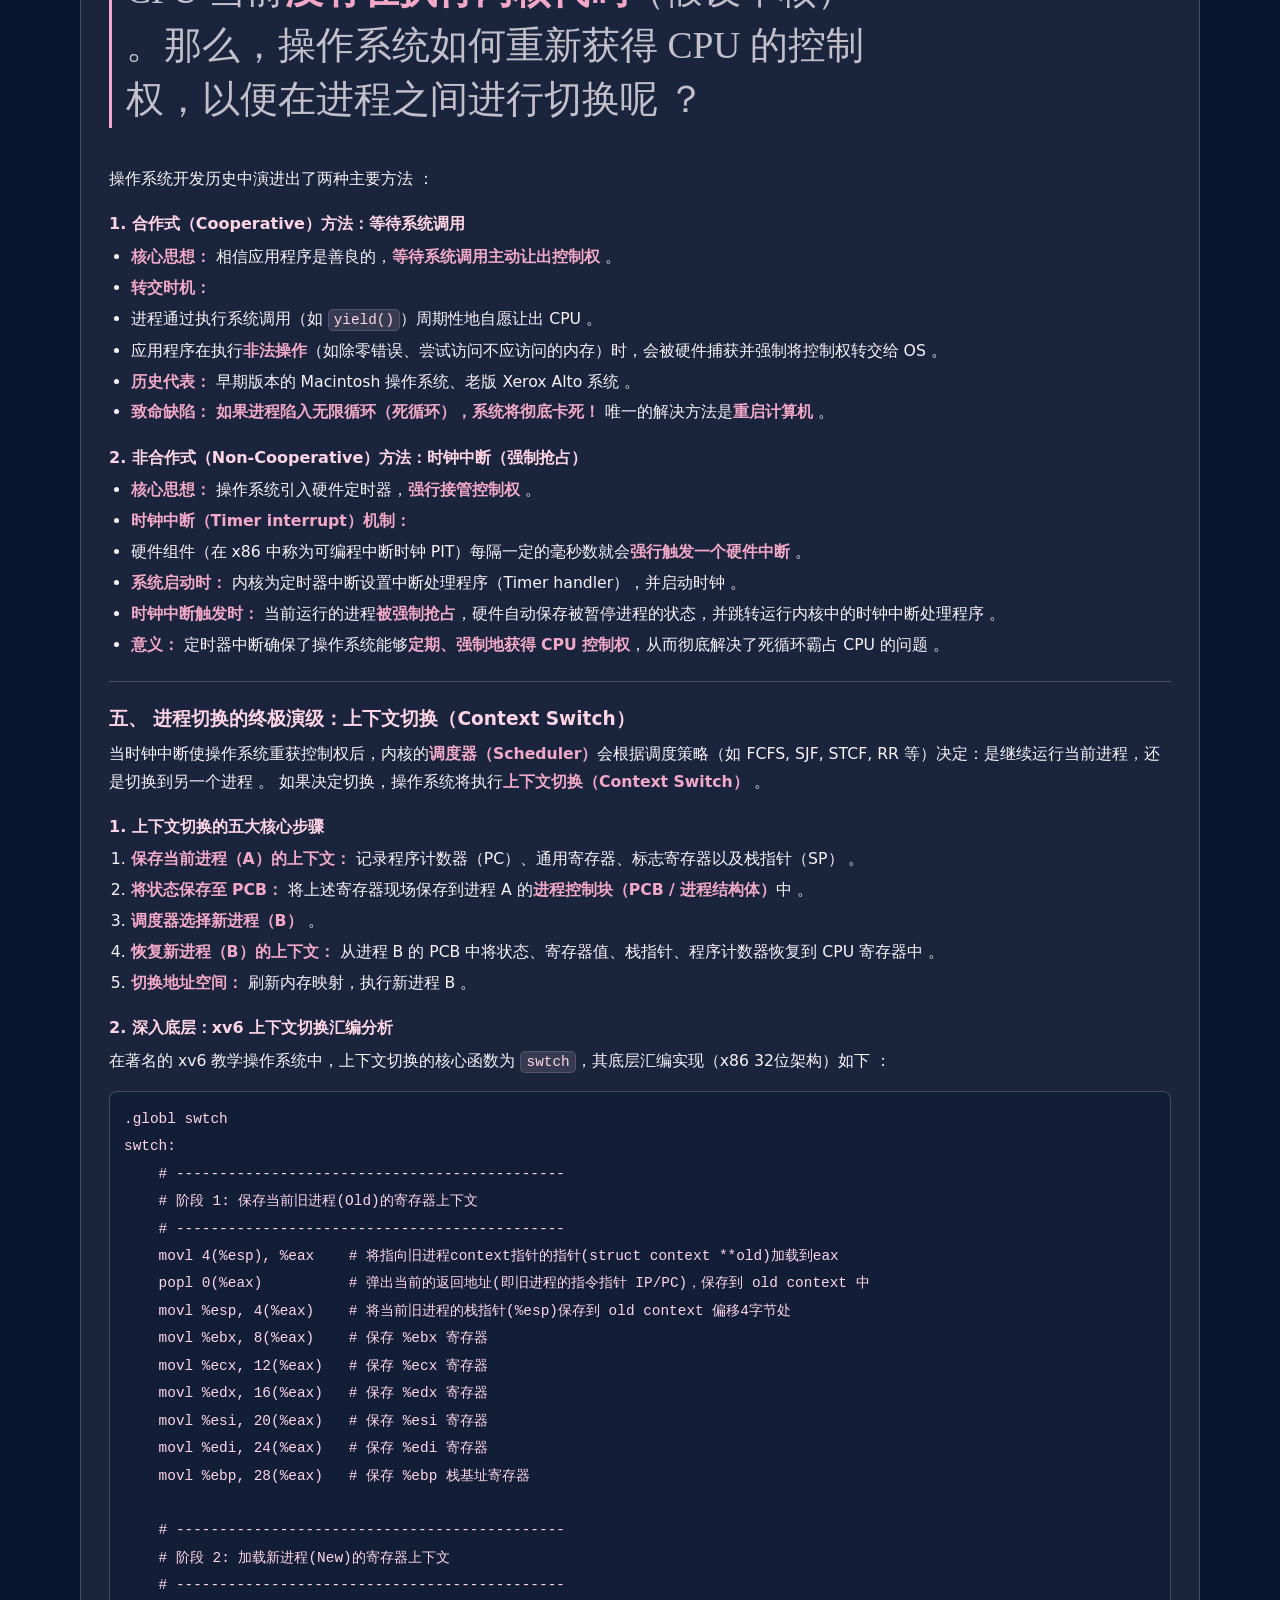
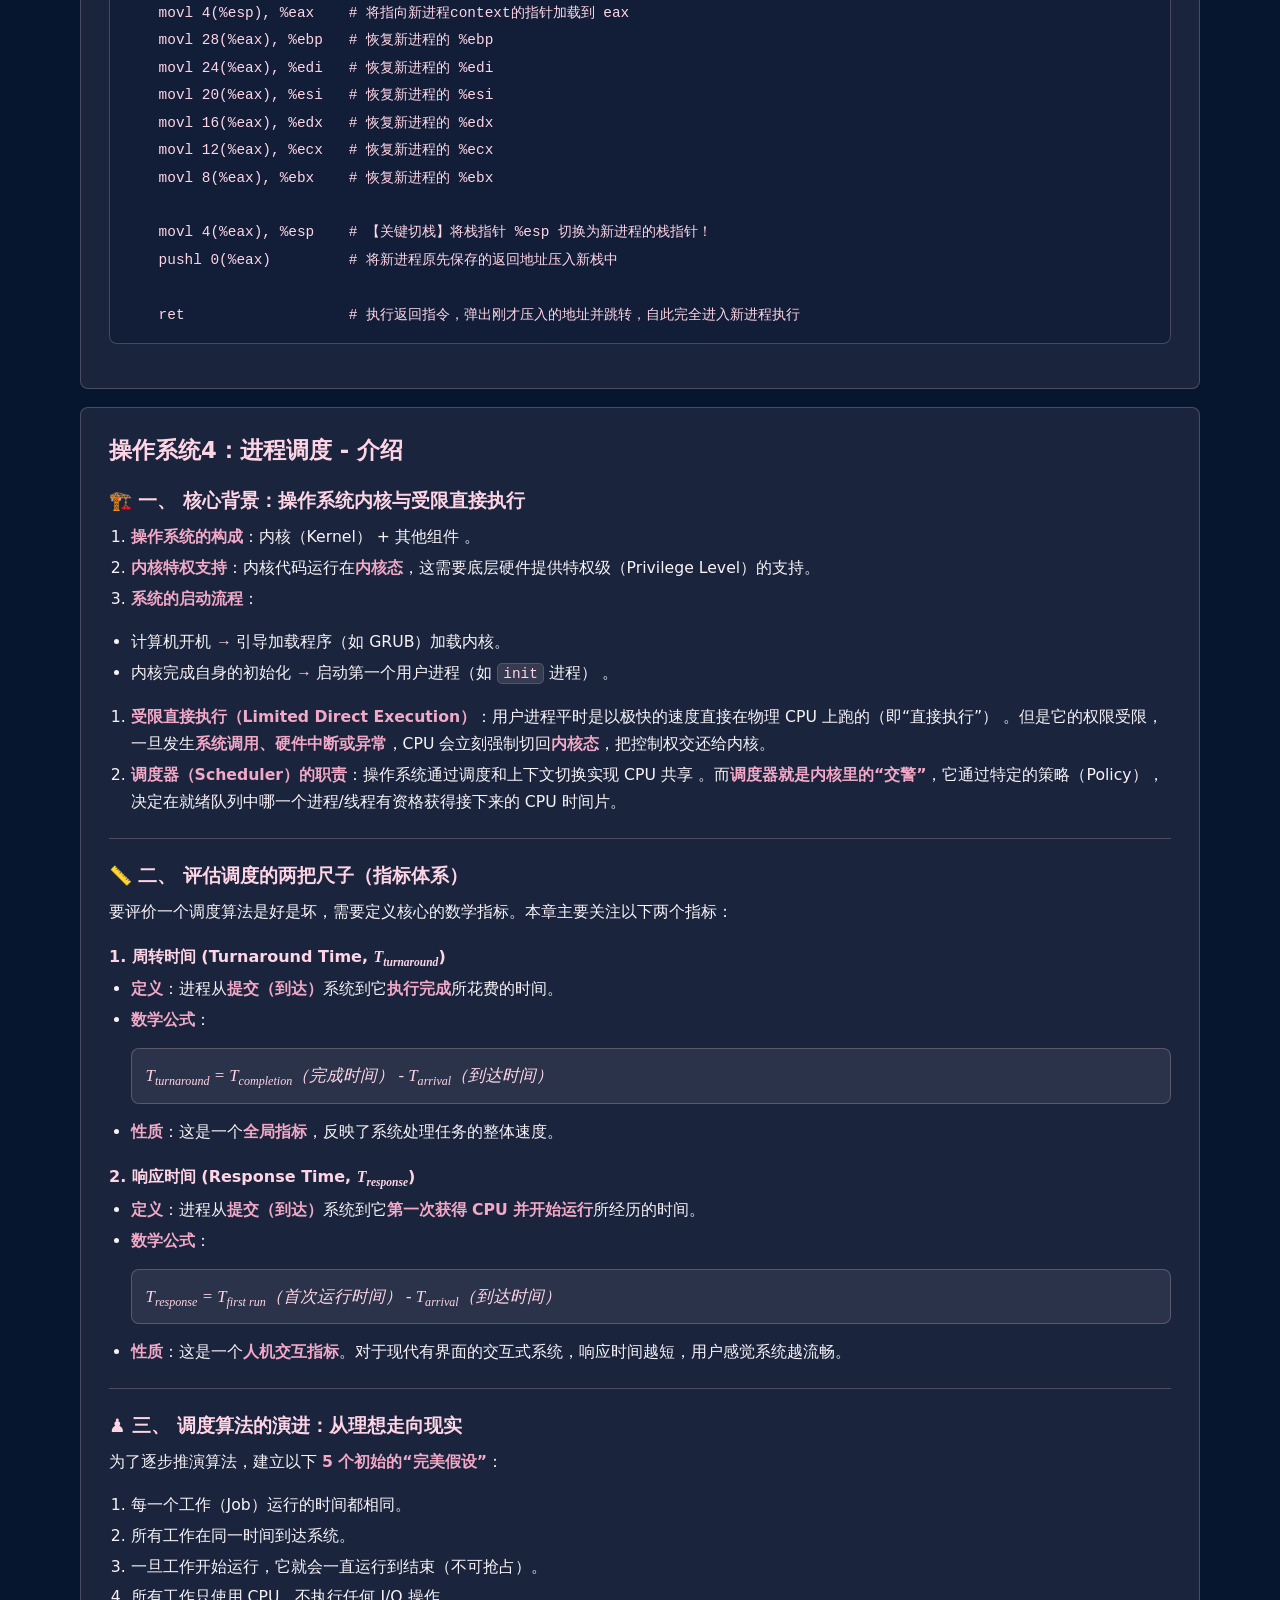
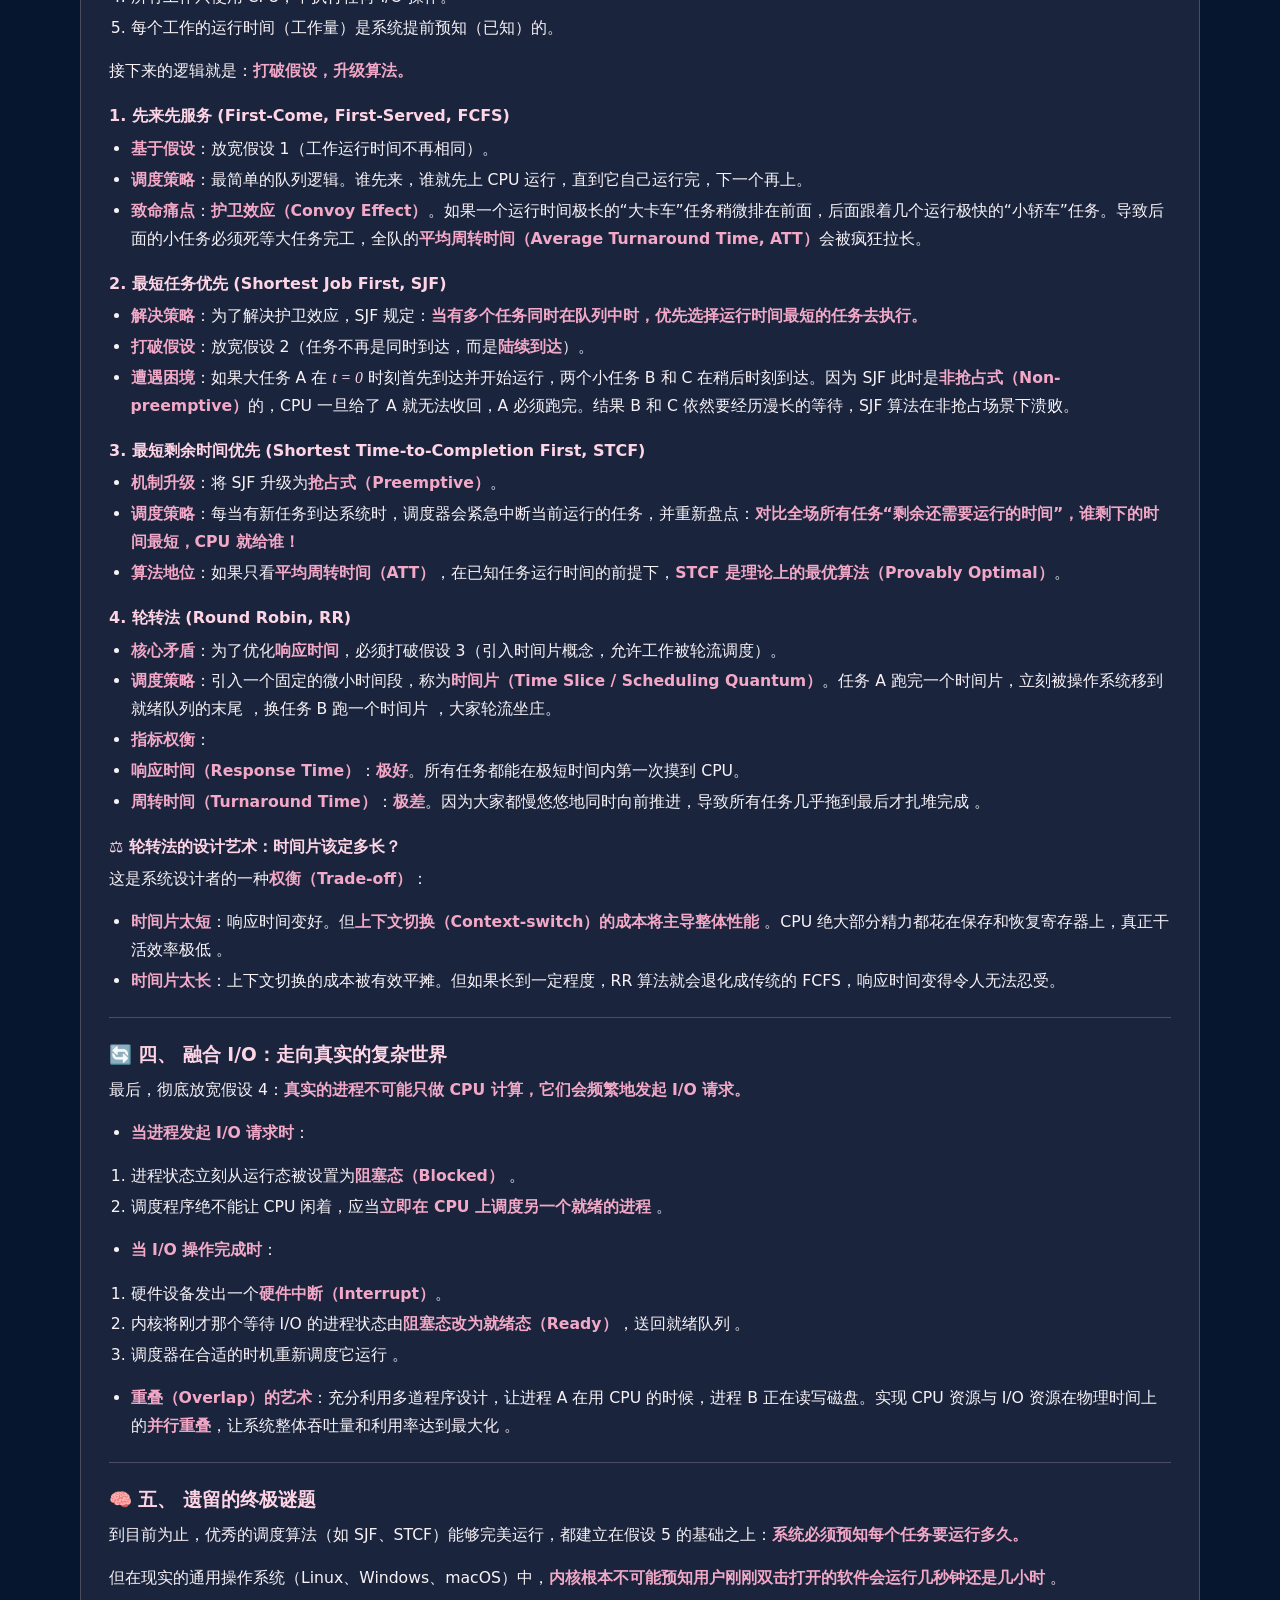
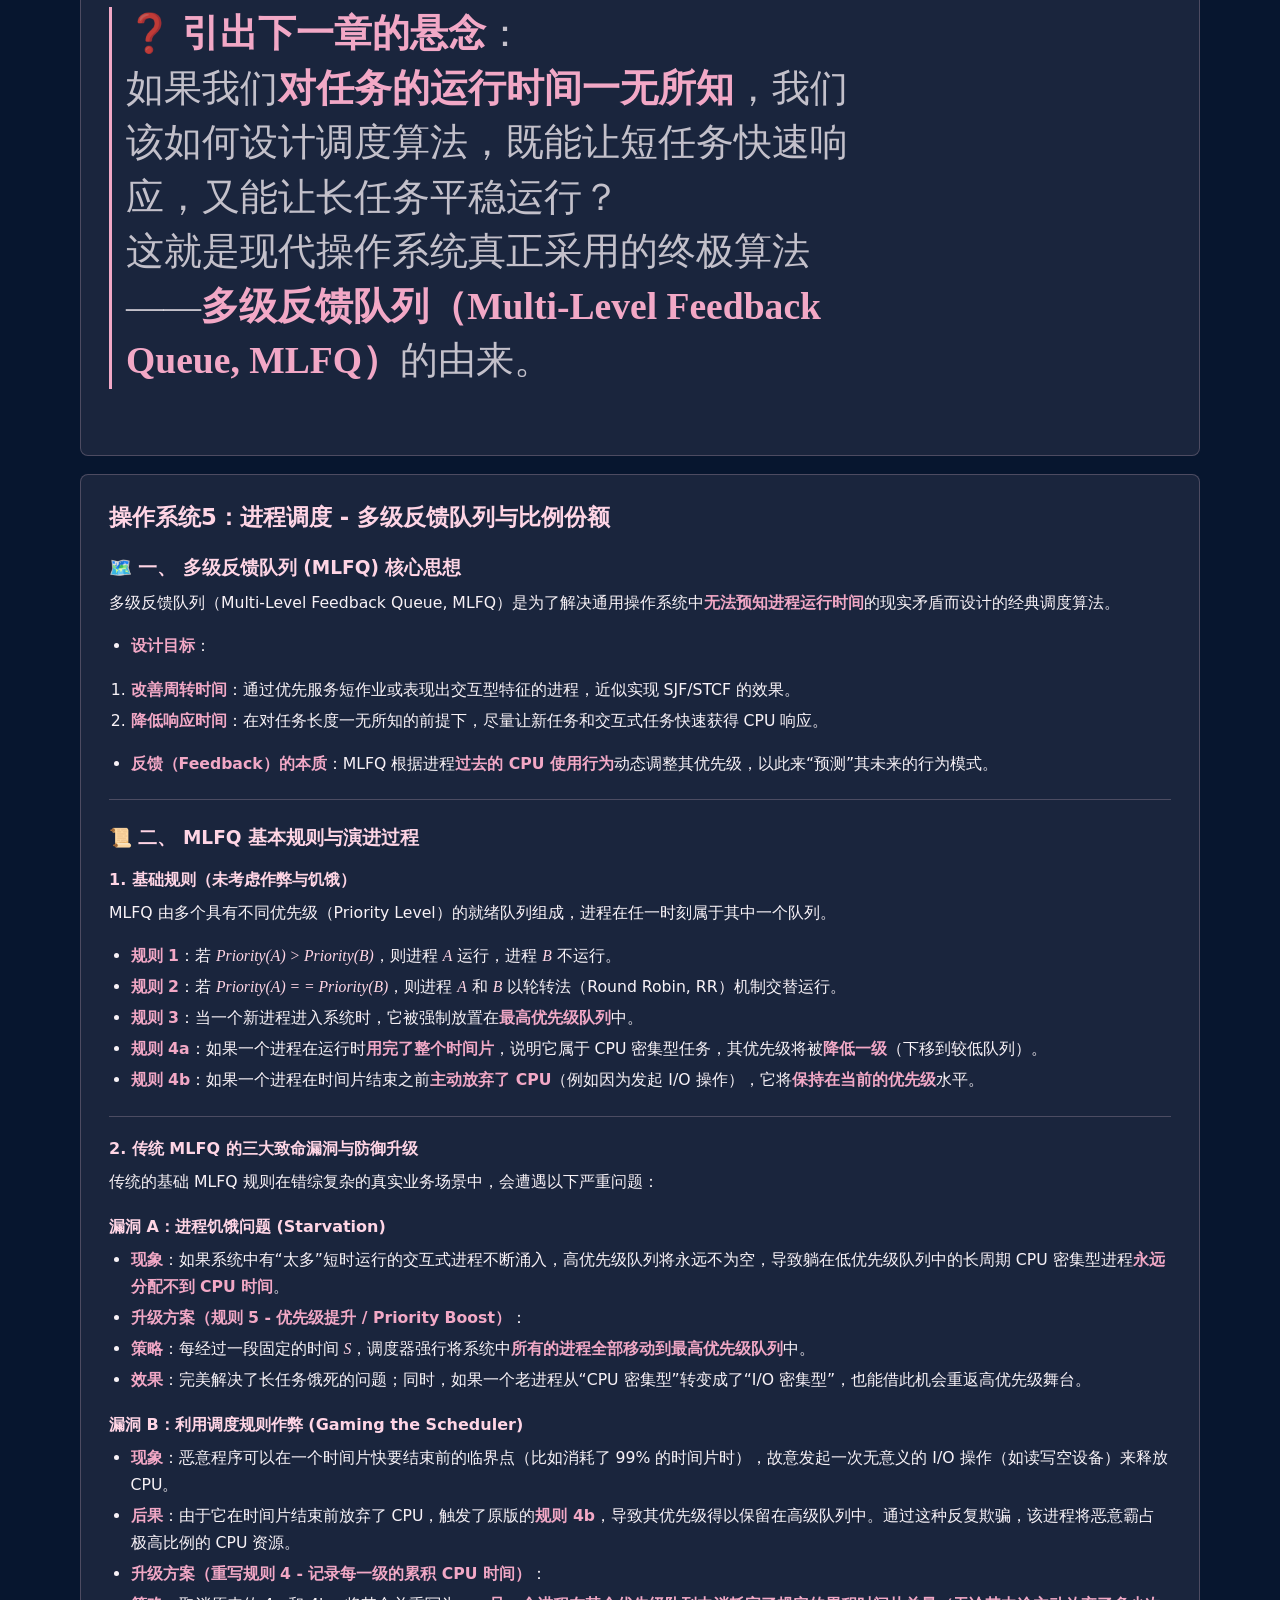
==== commit c3b1b4c1: "add 10note" ====
--- a/operating-system.html
+++ b/operating-system.html
@@ -38,6 +38,7 @@
         <a href="#os-note-7">Operating System 7</a>
         <a href="#os-note-8">Operating System 8</a>
         <a href="#os-note-9">Operating System 9</a>
+        <a href="#os-note-10">Operating System 10</a>
       </nav>
 
       <article id="os-note-1" class="note-document">
@@ -74,6 +75,10 @@
 
       <article id="os-note-9" class="note-document">
         <div class="markdown-body" data-note-src="notes/操作系统/9.md">Loading note...</div>
+      </article>
+
+      <article id="os-note-10" class="note-document">
+        <div class="markdown-body" data-note-src="notes/操作系统/10.md">Loading note...</div>
       </article>
 
     </section>
